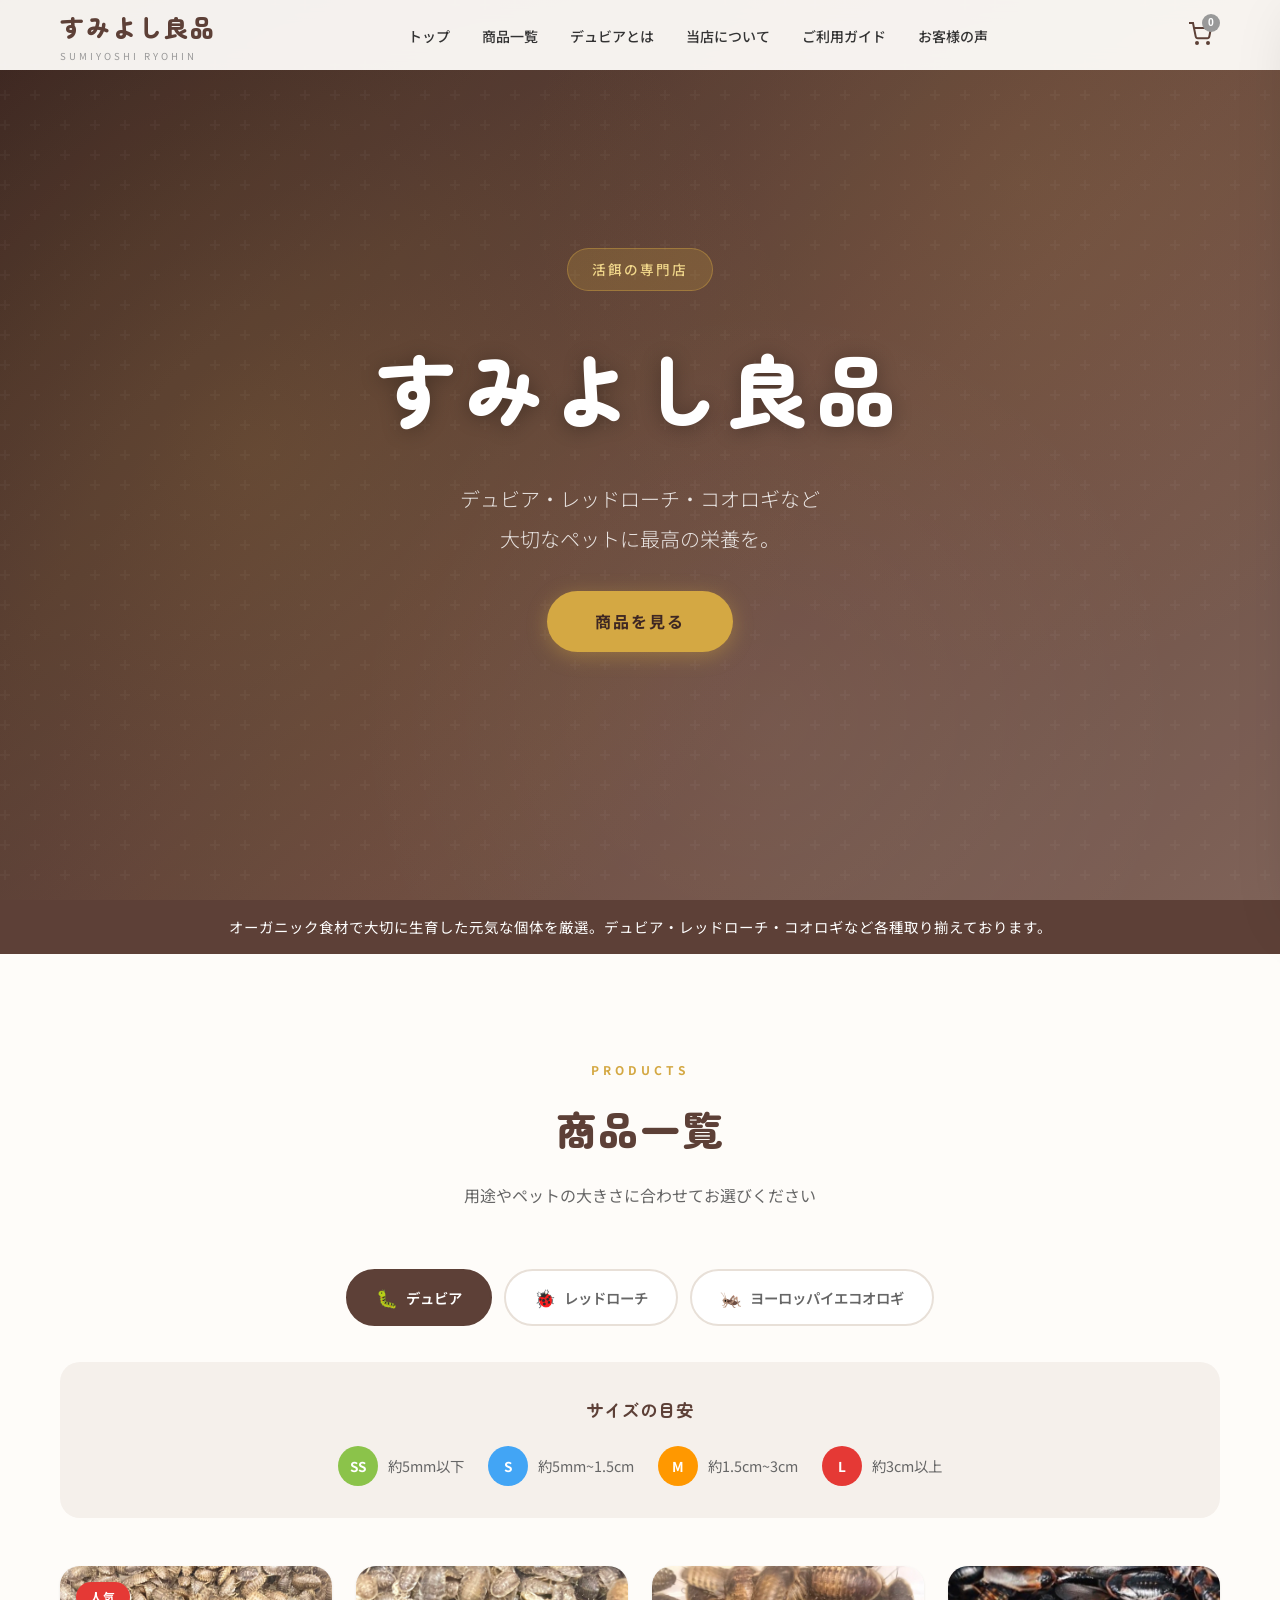
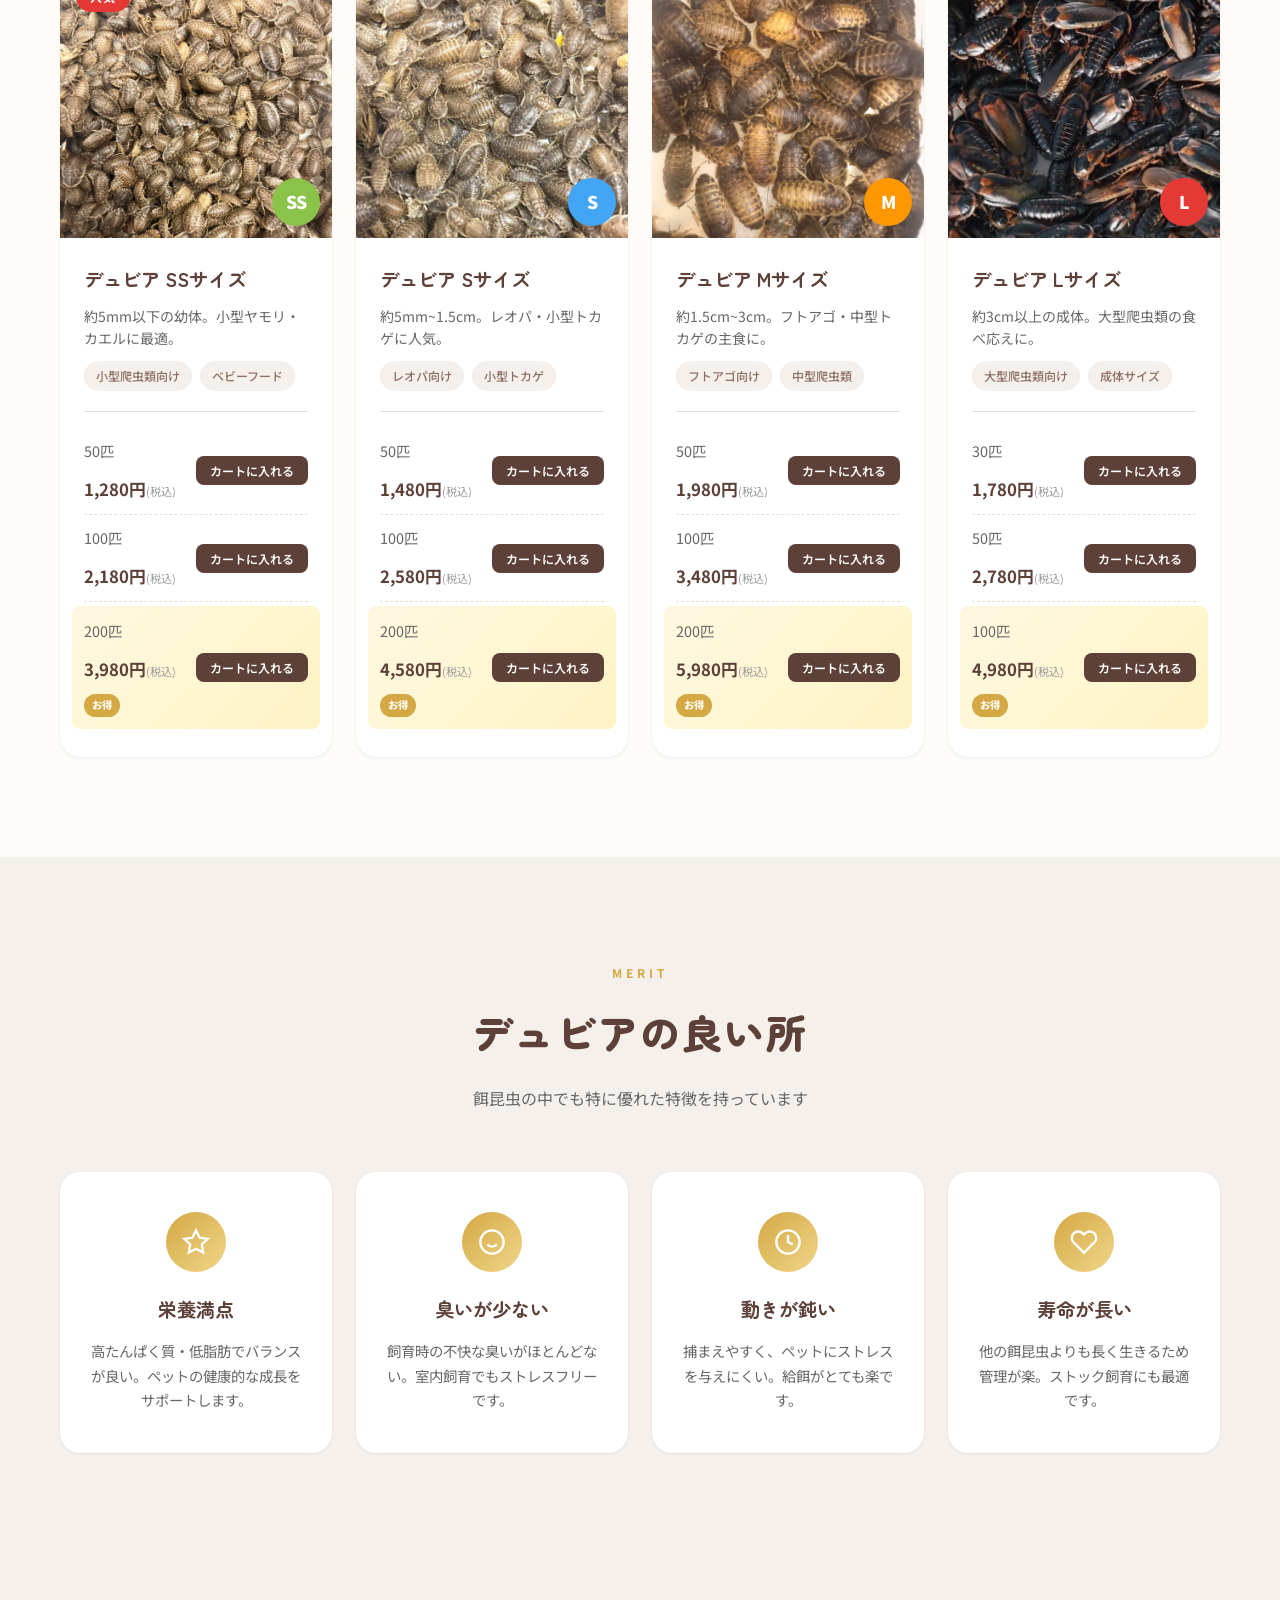
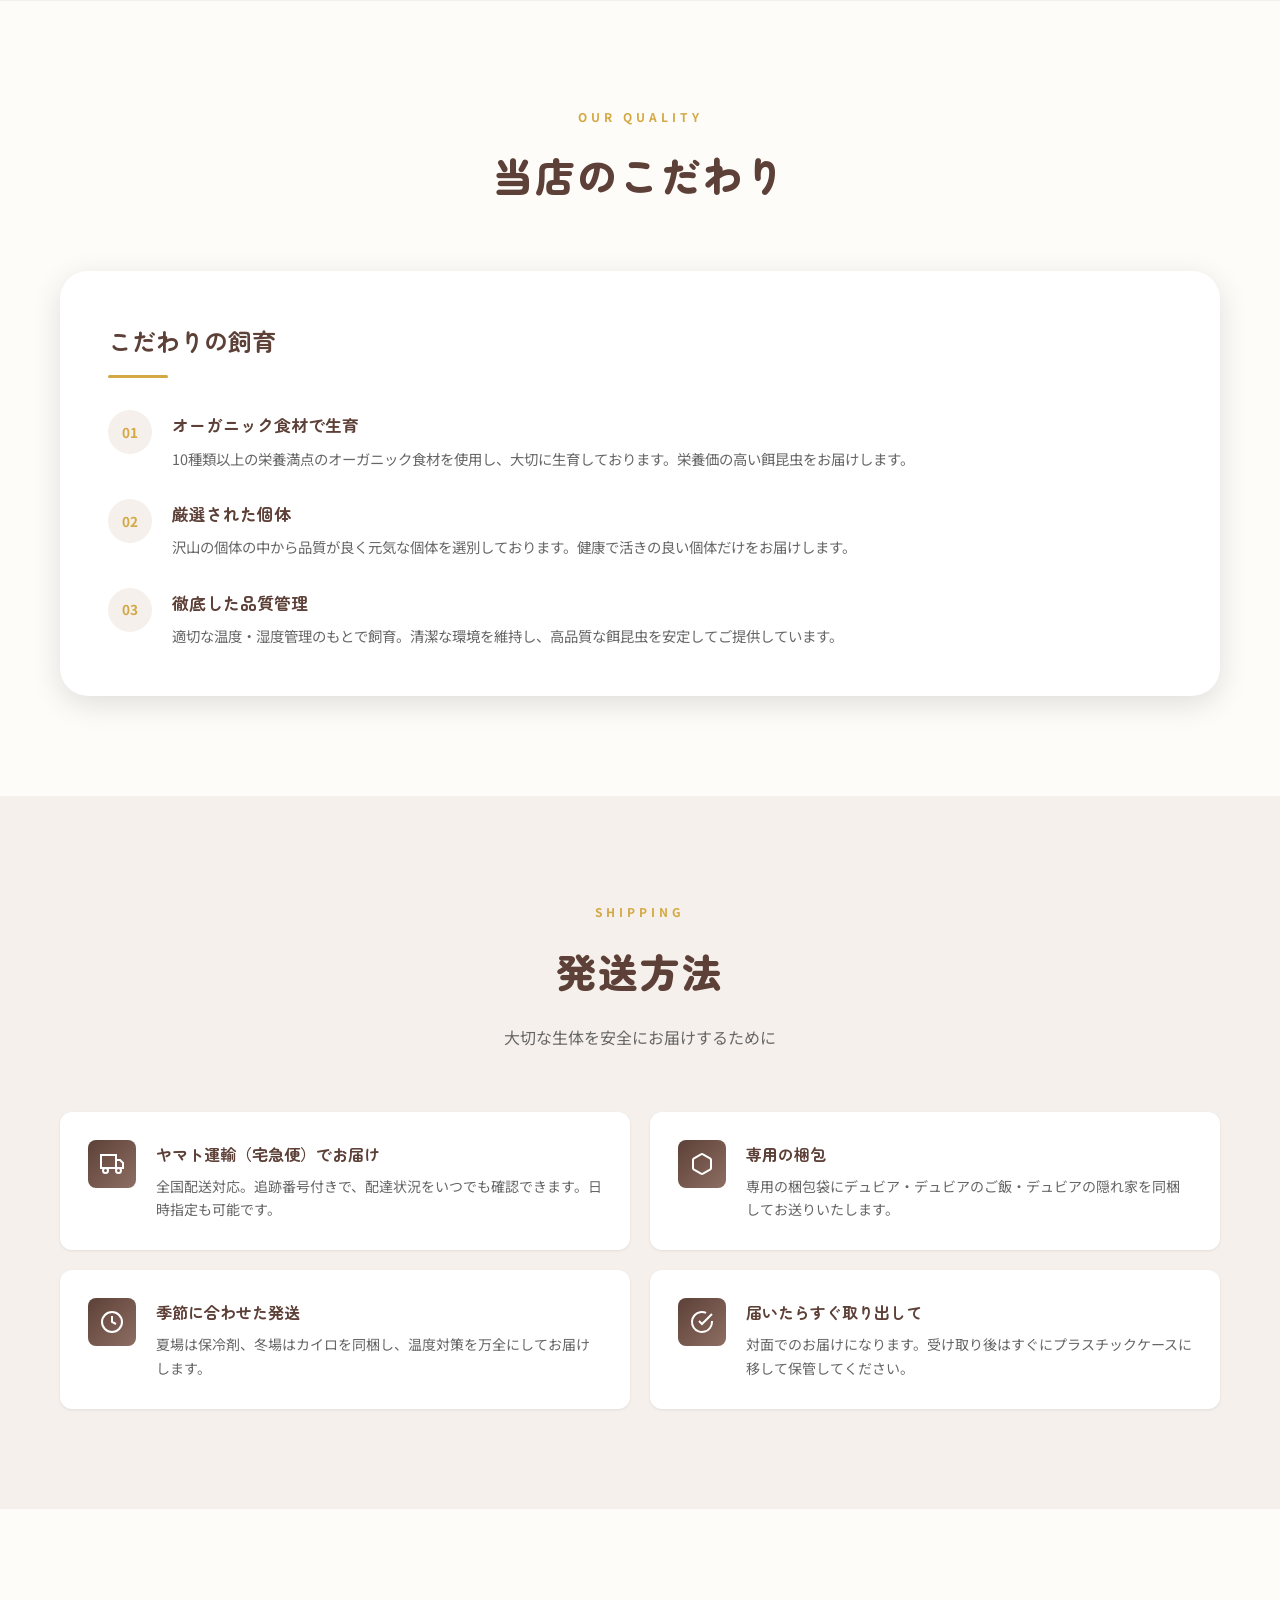
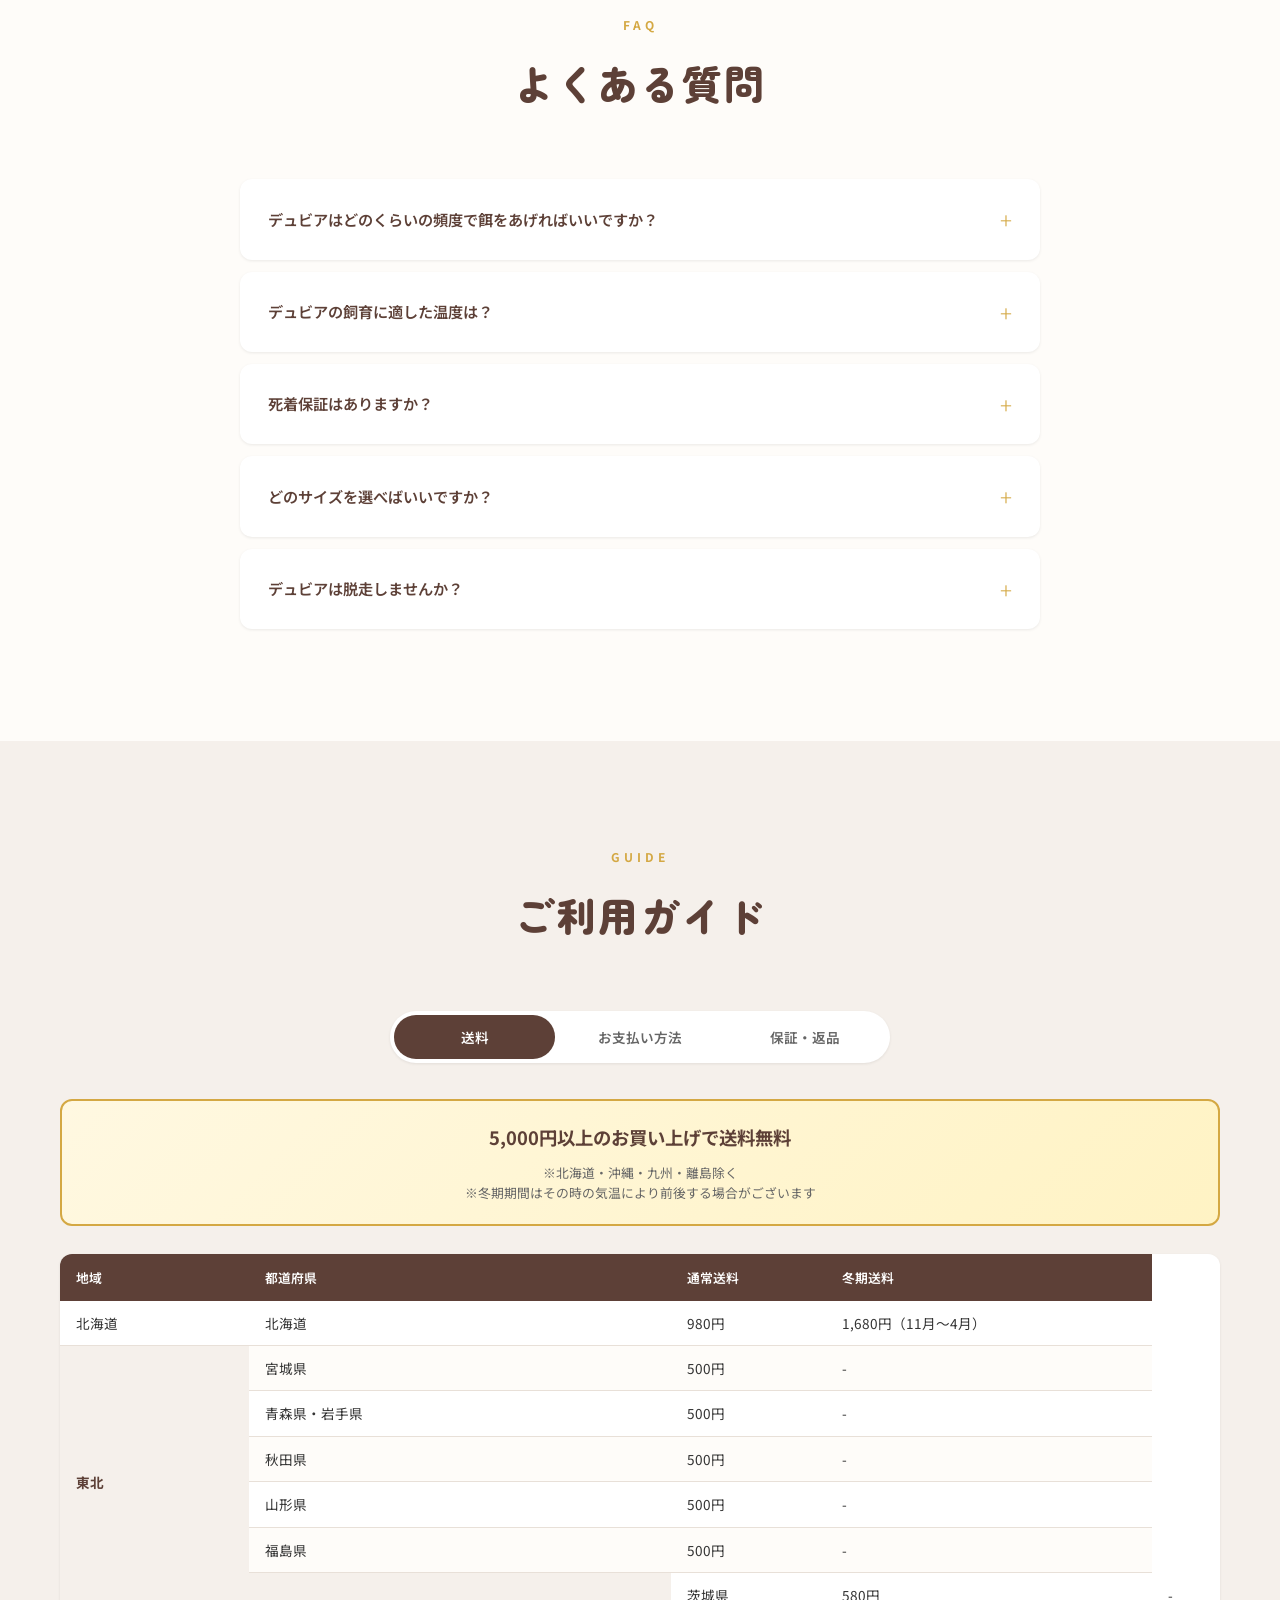
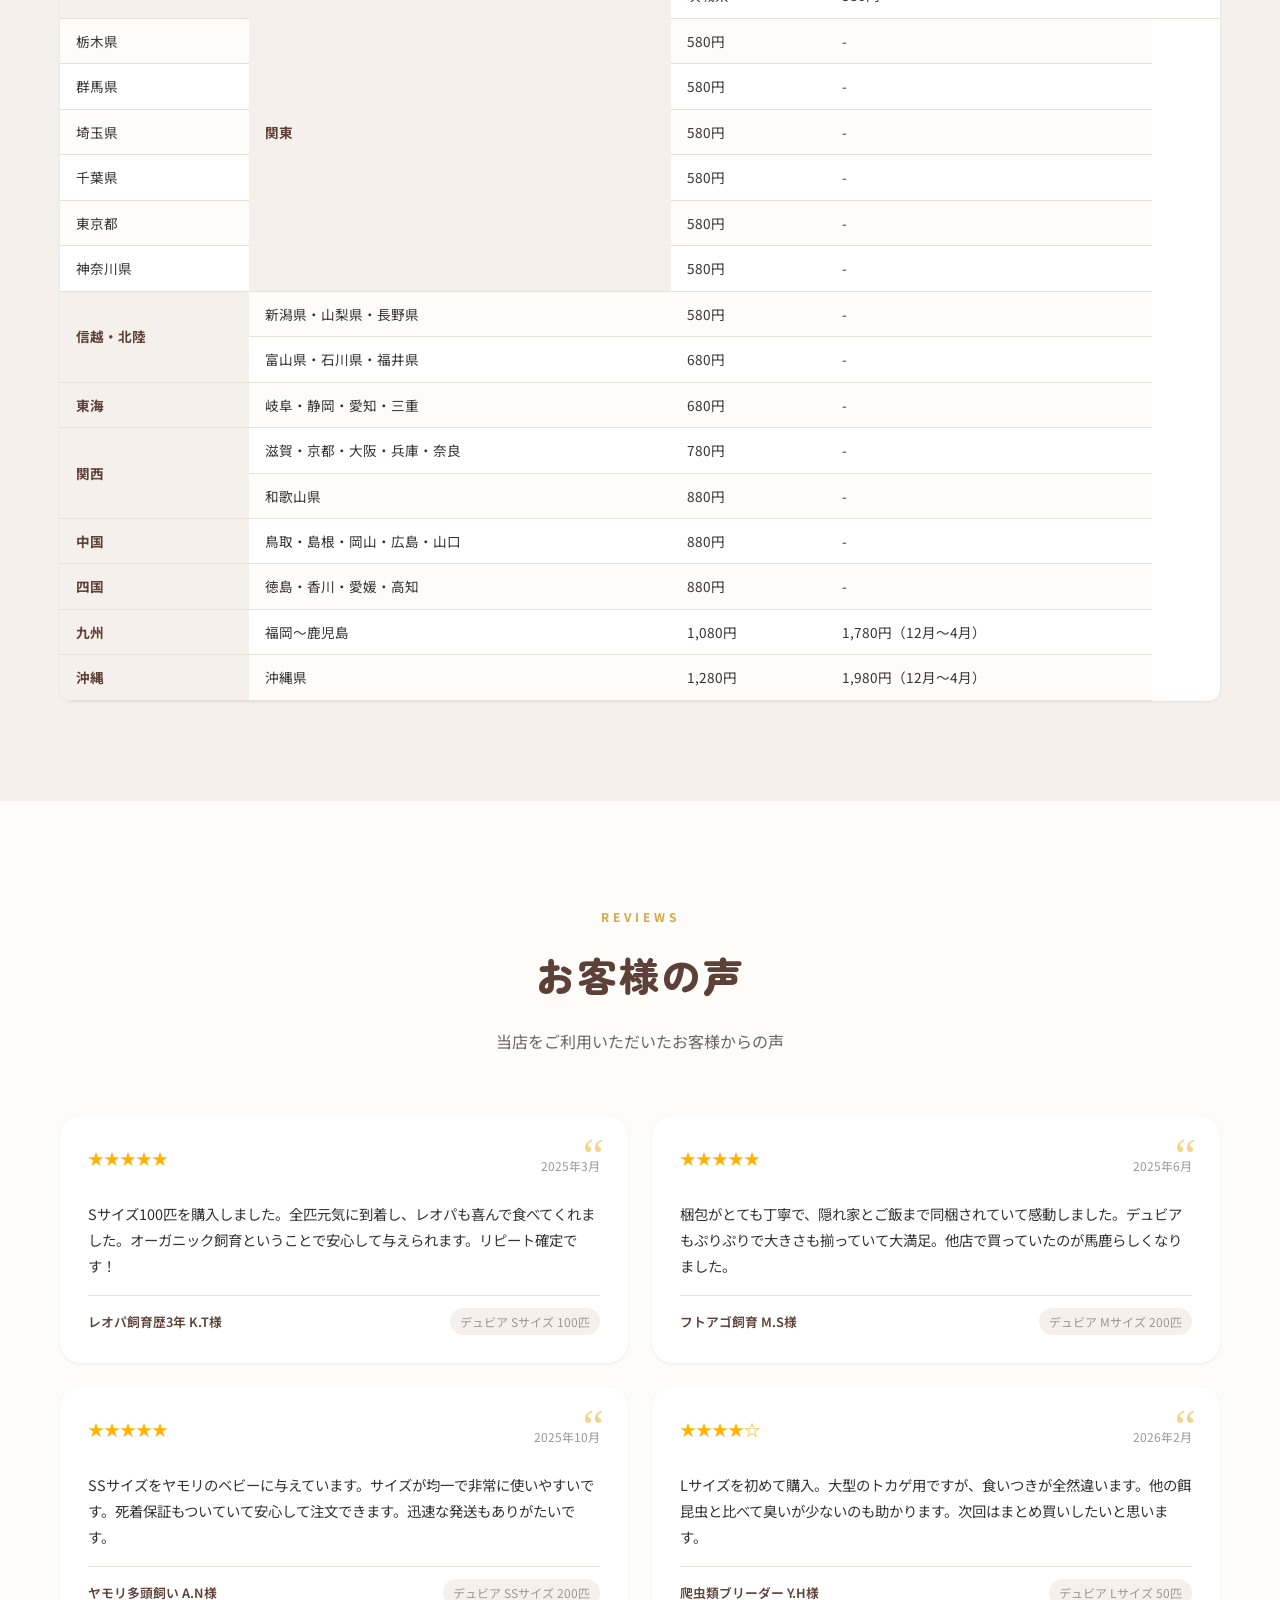
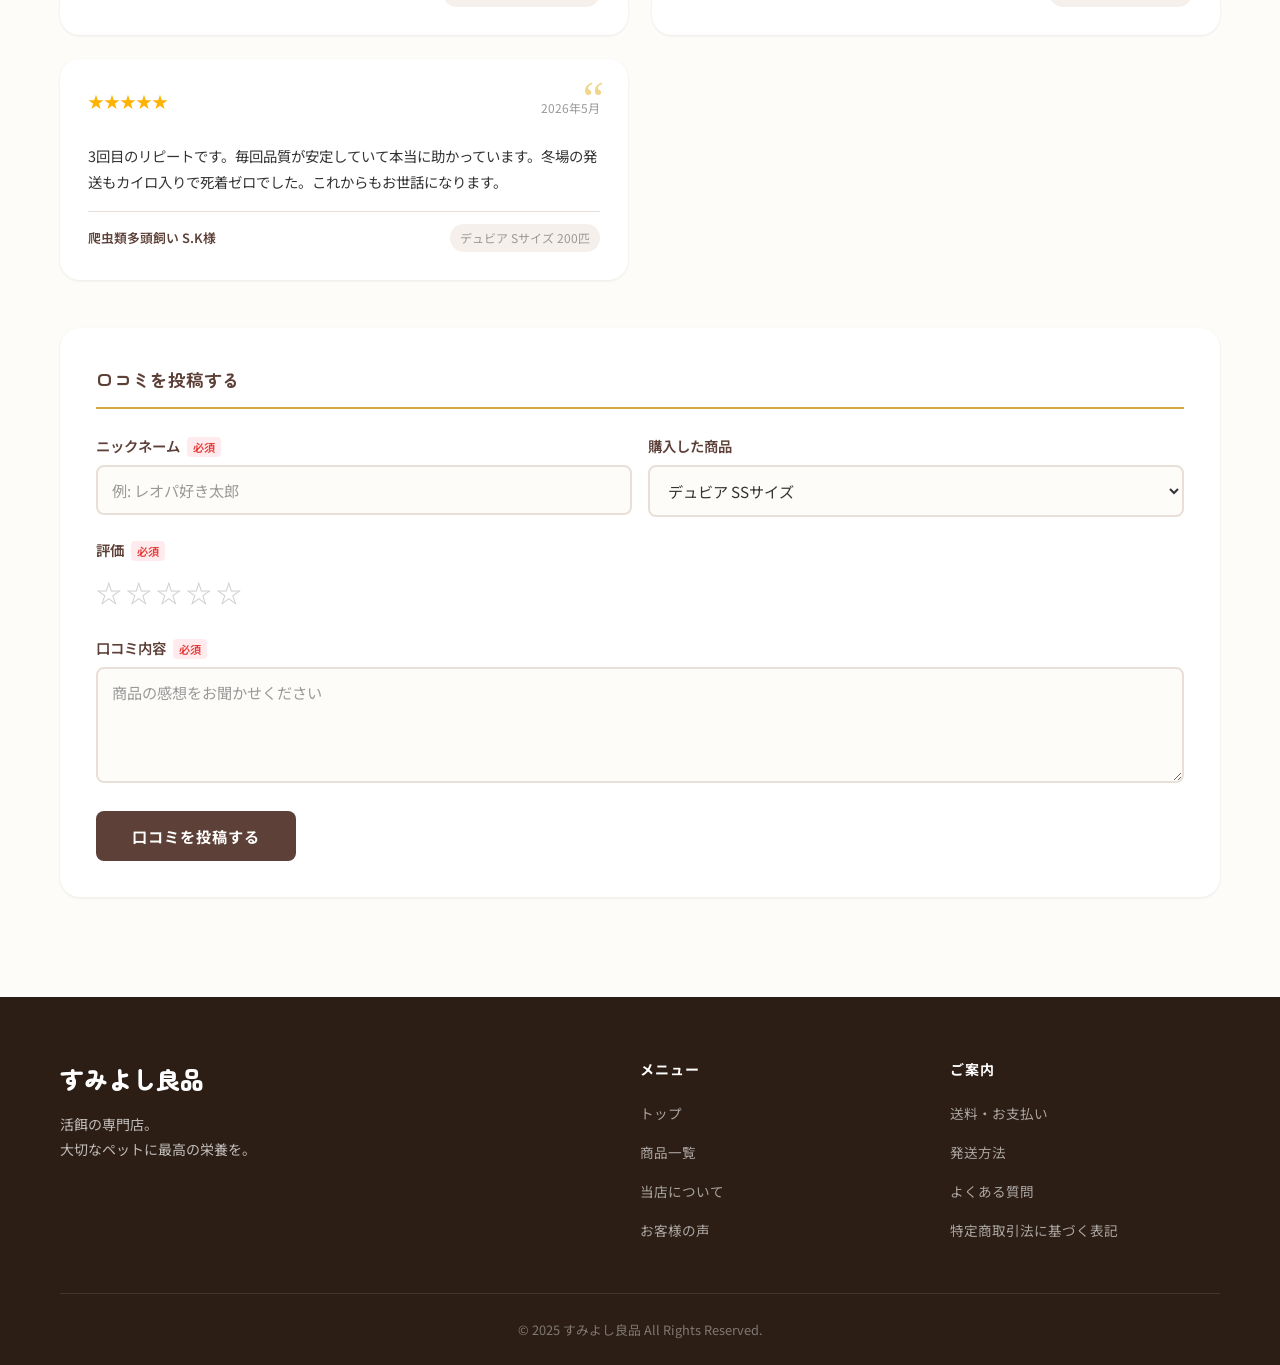
==== index.html @ 50b43bf4 "商品カテゴリタブ追加（デュビア・レッドローチ・コオロギ）" ====
<!DOCTYPE html>
<html lang="ja">
<head>
  <meta charset="UTF-8">
  <meta name="viewport" content="width=device-width, initial-scale=1.0">
  <meta name="description" content="すみよし良品 - 活餌の専門店。デュビア・レッドローチ・コオロギなど爬虫類・両生類の餌用昆虫をサイズ別にお届け。オーガニック食材で大切に生育した元気な個体を厳選販売。">
  <title>すみよし良品 | 活餌の専門店</title>
  <!-- OGP -->
  <meta property="og:title" content="すみよし良品 | 活餌の専門店">
  <meta property="og:description" content="デュビア・レッドローチ・コオロギなど活餌の専門店。爬虫類・両生類の餌用昆虫をサイズ別に販売。全国配送対応。">
  <meta property="og:type" content="website">
  <meta property="og:url" content="https://sumikunkawaii-max.github.io/sumiyoshi-ryohin/">
  <meta property="og:image" content="https://sumikunkawaii-max.github.io/sumiyoshi-ryohin/images/ogp.png">
  <meta property="og:site_name" content="すみよし良品">
  <meta property="og:locale" content="ja_JP">
  <meta name="twitter:card" content="summary_large_image">
  <meta name="twitter:title" content="すみよし良品 | 活餌の専門店">
  <meta name="twitter:description" content="デュビア・レッドローチ・コオロギなど活餌の専門店。爬虫類・両生類の餌用昆虫をサイズ別に販売。">
  <!-- ファビコン -->
  <link rel="icon" href="data:image/svg+xml,<svg xmlns='http://www.w3.org/2000/svg' viewBox='0 0 100 100'><rect width='100' height='100' rx='15' fill='%235D4037'/><text x='50' y='68' font-size='50' text-anchor='middle' fill='white' font-family='sans-serif' font-weight='bold'>良</text></svg>">
  <link rel="preconnect" href="https://fonts.googleapis.com">
  <link rel="preconnect" href="https://fonts.gstatic.com" crossorigin>
  <link href="https://fonts.googleapis.com/css2?family=Noto+Sans+JP:wght@300;400;500;700;900&family=Zen+Maru+Gothic:wght@400;500;700;900&display=swap" rel="stylesheet">
  <link rel="stylesheet" href="style.css">
</head>
<body>

  <!-- ヘッダー -->
  <header class="header" id="header">
    <div class="header-inner">
      <div class="logo">
        <a href="#top">
          <span class="logo-main">すみよし良品</span>
          <span class="logo-sub">SUMIYOSHI RYOHIN</span>
        </a>
      </div>
      <button class="hamburger" id="hamburger" aria-label="メニューを開く">
        <span></span>
        <span></span>
        <span></span>
      </button>
      <nav class="nav" id="nav">
        <ul>
          <li><a href="#top">トップ</a></li>
          <li><a href="#products">商品一覧</a></li>
          <li><a href="#merit">デュビアとは</a></li>
          <li><a href="#about">当店について</a></li>
          <li><a href="#guide">ご利用ガイド</a></li>
          <li><a href="#reviews">お客様の声</a></li>
        </ul>
      </nav>
      <!-- カートボタン（ヘッダー） -->
      <button class="header-cart-btn" id="headerCartBtn" aria-label="カートを開く">
        <svg viewBox="0 0 24 24" fill="none" stroke="currentColor" stroke-width="2"><circle cx="9" cy="21" r="1"/><circle cx="20" cy="21" r="1"/><path d="M1 1H5L7.68 14.39C7.77 14.87 8.02 15.31 8.38 15.64C8.74 15.97 9.2 16.15 9.68 16.15H19.4C19.86 16.15 20.3 15.98 20.65 15.68C21 15.38 21.24 14.97 21.32 14.52L23 6H6"/></svg>
        <span class="cart-count" id="cartCount">0</span>
      </button>
    </div>
  </header>

  <!-- ヒーローセクション -->
  <section class="hero" id="top">
    <div class="hero-overlay"></div>
    <div class="hero-content">
      <p class="hero-badge">活餌の専門店</p>
      <h1 class="hero-title">すみよし良品</h1>
      <p class="hero-subtitle">デュビア・レッドローチ・コオロギなど<br>大切なペットに最高の栄養を。</p>
      <a href="#products" class="btn-primary">商品を見る</a>
    </div>
  </section>

  <!-- お知らせバー -->
  <div class="notice-bar">
    <div class="container">
      <p>オーガニック食材で大切に生育した元気な個体を厳選。デュビア・レッドローチ・コオロギなど各種取り揃えております。</p>
    </div>
  </div>

  <!-- 商品一覧 -->
  <section class="section products" id="products">
    <div class="container">
      <div class="section-header">
        <span class="section-label">PRODUCTS</span>
        <h2 class="section-title">商品一覧</h2>
        <p class="section-desc">用途やペットの大きさに合わせてお選びください</p>
      </div>

      <!-- カテゴリタブ -->
      <div class="product-tabs">
        <button class="product-tab active" data-ptab="ptab-dubia">
          <span class="product-tab-icon">&#x1F41B;</span>
          デュビア
        </button>
        <button class="product-tab" data-ptab="ptab-redroach">
          <span class="product-tab-icon">&#x1F41E;</span>
          レッドローチ
        </button>
        <button class="product-tab" data-ptab="ptab-cricket">
          <span class="product-tab-icon">&#x1F997;</span>
          ヨーロッパイエコオロギ
        </button>
      </div>

      <!-- デュビアタブ -->
      <div class="product-tab-content active" id="ptab-dubia">

      <div class="size-guide">
        <h3>サイズの目安</h3>
        <div class="size-guide-items">
          <div class="size-guide-item">
            <span class="size-label ss">SS</span>
            <span class="size-range">約5mm以下</span>
          </div>
          <div class="size-guide-item">
            <span class="size-label s">S</span>
            <span class="size-range">約5mm~1.5cm</span>
          </div>
          <div class="size-guide-item">
            <span class="size-label m">M</span>
            <span class="size-range">約1.5cm~3cm</span>
          </div>
          <div class="size-guide-item">
            <span class="size-label l">L</span>
            <span class="size-range">約3cm以上</span>
          </div>
        </div>
      </div>

      <div class="product-grid">
        <!-- SS -->
        <div class="product-card">
          <div class="product-badge">人気</div>
          <div class="product-image">
            <img src="images/dubia-ss.jpg" alt="デュビア SSサイズ" loading="lazy">
            <div class="product-size-tag ss">SS</div>
          </div>
          <div class="product-info">
            <h3 class="product-name">デュビア SSサイズ</h3>
            <p class="product-desc">約5mm以下の幼体。小型ヤモリ・カエルに最適。</p>
            <div class="product-specs">
              <span>小型爬虫類向け</span>
              <span>ベビーフード</span>
            </div>
            <div class="product-prices">
              <div class="price-option" data-name="デュビア SSサイズ 50匹" data-price="1280">
                <div class="price-option-left">
                  <span class="qty">50匹</span>
                  <span class="price">1,280円<small>(税込)</small></span>
                </div>
                <button class="btn-add-cart" onclick="addToCart('デュビア SSサイズ', '50匹', 1280)">カートに入れる</button>
              </div>
              <div class="price-option" data-name="デュビア SSサイズ 100匹" data-price="2180">
                <div class="price-option-left">
                  <span class="qty">100匹</span>
                  <span class="price">2,180円<small>(税込)</small></span>
                </div>
                <button class="btn-add-cart" onclick="addToCart('デュビア SSサイズ', '100匹', 2180)">カートに入れる</button>
              </div>
              <div class="price-option best" data-name="デュビア SSサイズ 200匹" data-price="3980">
                <div class="price-option-left">
                  <span class="qty">200匹</span>
                  <span class="price">3,980円<small>(税込)</small></span>
                  <span class="price-badge">お得</span>
                </div>
                <button class="btn-add-cart" onclick="addToCart('デュビア SSサイズ', '200匹', 3980)">カートに入れる</button>
              </div>
            </div>
          </div>
        </div>

        <!-- S -->
        <div class="product-card">
          <div class="product-image">
            <img src="images/dubia-s.jpg" alt="デュビア Sサイズ" loading="lazy">
            <div class="product-size-tag s">S</div>
          </div>
          <div class="product-info">
            <h3 class="product-name">デュビア Sサイズ</h3>
            <p class="product-desc">約5mm~1.5cm。レオパ・小型トカゲに人気。</p>
            <div class="product-specs">
              <span>レオパ向け</span>
              <span>小型トカゲ</span>
            </div>
            <div class="product-prices">
              <div class="price-option">
                <div class="price-option-left">
                  <span class="qty">50匹</span>
                  <span class="price">1,480円<small>(税込)</small></span>
                </div>
                <button class="btn-add-cart" onclick="addToCart('デュビア Sサイズ', '50匹', 1480)">カートに入れる</button>
              </div>
              <div class="price-option">
                <div class="price-option-left">
                  <span class="qty">100匹</span>
                  <span class="price">2,580円<small>(税込)</small></span>
                </div>
                <button class="btn-add-cart" onclick="addToCart('デュビア Sサイズ', '100匹', 2580)">カートに入れる</button>
              </div>
              <div class="price-option best">
                <div class="price-option-left">
                  <span class="qty">200匹</span>
                  <span class="price">4,580円<small>(税込)</small></span>
                  <span class="price-badge">お得</span>
                </div>
                <button class="btn-add-cart" onclick="addToCart('デュビア Sサイズ', '200匹', 4580)">カートに入れる</button>
              </div>
            </div>
          </div>
        </div>

        <!-- M -->
        <div class="product-card">
          <div class="product-image">
            <img src="images/dubia-m.jpg" alt="デュビア Mサイズ" loading="lazy">
            <div class="product-size-tag m">M</div>
          </div>
          <div class="product-info">
            <h3 class="product-name">デュビア Mサイズ</h3>
            <p class="product-desc">約1.5cm~3cm。フトアゴ・中型トカゲの主食に。</p>
            <div class="product-specs">
              <span>フトアゴ向け</span>
              <span>中型爬虫類</span>
            </div>
            <div class="product-prices">
              <div class="price-option">
                <div class="price-option-left">
                  <span class="qty">50匹</span>
                  <span class="price">1,980円<small>(税込)</small></span>
                </div>
                <button class="btn-add-cart" onclick="addToCart('デュビア Mサイズ', '50匹', 1980)">カートに入れる</button>
              </div>
              <div class="price-option">
                <div class="price-option-left">
                  <span class="qty">100匹</span>
                  <span class="price">3,480円<small>(税込)</small></span>
                </div>
                <button class="btn-add-cart" onclick="addToCart('デュビア Mサイズ', '100匹', 3480)">カートに入れる</button>
              </div>
              <div class="price-option best">
                <div class="price-option-left">
                  <span class="qty">200匹</span>
                  <span class="price">5,980円<small>(税込)</small></span>
                  <span class="price-badge">お得</span>
                </div>
                <button class="btn-add-cart" onclick="addToCart('デュビア Mサイズ', '200匹', 5980)">カートに入れる</button>
              </div>
            </div>
          </div>
        </div>

        <!-- L -->
        <div class="product-card">
          <div class="product-image">
            <img src="images/dubia-l.jpg" alt="デュビア Lサイズ" loading="lazy">
            <div class="product-size-tag l">L</div>
          </div>
          <div class="product-info">
            <h3 class="product-name">デュビア Lサイズ</h3>
            <p class="product-desc">約3cm以上の成体。大型爬虫類の食べ応えに。</p>
            <div class="product-specs">
              <span>大型爬虫類向け</span>
              <span>成体サイズ</span>
            </div>
            <div class="product-prices">
              <div class="price-option">
                <div class="price-option-left">
                  <span class="qty">30匹</span>
                  <span class="price">1,780円<small>(税込)</small></span>
                </div>
                <button class="btn-add-cart" onclick="addToCart('デュビア Lサイズ', '30匹', 1780)">カートに入れる</button>
              </div>
              <div class="price-option">
                <div class="price-option-left">
                  <span class="qty">50匹</span>
                  <span class="price">2,780円<small>(税込)</small></span>
                </div>
                <button class="btn-add-cart" onclick="addToCart('デュビア Lサイズ', '50匹', 2780)">カートに入れる</button>
              </div>
              <div class="price-option best">
                <div class="price-option-left">
                  <span class="qty">100匹</span>
                  <span class="price">4,980円<small>(税込)</small></span>
                  <span class="price-badge">お得</span>
                </div>
                <button class="btn-add-cart" onclick="addToCart('デュビア Lサイズ', '100匹', 4980)">カートに入れる</button>
              </div>
            </div>
          </div>
        </div>
      </div>
      </div><!-- /ptab-dubia -->

      <!-- レッドローチタブ -->
      <div class="product-tab-content" id="ptab-redroach">
        <div class="coming-soon">
          <div class="coming-soon-icon">
            <svg viewBox="0 0 24 24" fill="none" stroke="currentColor" stroke-width="1.5"><circle cx="12" cy="12" r="10"/><path d="M12 6V12L16 14"/></svg>
          </div>
          <h3>準備中</h3>
          <p>レッドローチは現在準備中です。<br>販売開始しましたらお知らせいたします。</p>
          <div class="coming-soon-features">
            <div class="coming-soon-feature">
              <strong>高い栄養価</strong>
              <span>デュビアと並ぶ高たんぱく餌昆虫</span>
            </div>
            <div class="coming-soon-feature">
              <strong>動きが活発</strong>
              <span>食欲を刺激し、ペットの捕食本能を引き出す</span>
            </div>
            <div class="coming-soon-feature">
              <strong>繁殖力が高い</strong>
              <span>安定した供給が可能</span>
            </div>
          </div>
        </div>
      </div>

      <!-- ヨーロッパイエコオロギタブ -->
      <div class="product-tab-content" id="ptab-cricket">
        <div class="coming-soon">
          <div class="coming-soon-icon">
            <svg viewBox="0 0 24 24" fill="none" stroke="currentColor" stroke-width="1.5"><circle cx="12" cy="12" r="10"/><path d="M12 6V12L16 14"/></svg>
          </div>
          <h3>準備中</h3>
          <p>ヨーロッパイエコオロギは現在準備中です。<br>販売開始しましたらお知らせいたします。</p>
          <div class="coming-soon-features">
            <div class="coming-soon-feature">
              <strong>万能な餌昆虫</strong>
              <span>ほぼ全ての爬虫類・両生類に対応</span>
            </div>
            <div class="coming-soon-feature">
              <strong>サイズ豊富</strong>
              <span>SSからLまで幅広いサイズ展開</span>
            </div>
            <div class="coming-soon-feature">
              <strong>嗜好性が高い</strong>
              <span>多くのペットが好んで食べる</span>
            </div>
          </div>
        </div>
      </div>

    </div>
  </section>

  <!-- デュビアの良い所 -->
  <section class="section merit-section" id="merit">
    <div class="container">
      <div class="section-header">
        <span class="section-label">MERIT</span>
        <h2 class="section-title">デュビアの良い所</h2>
        <p class="section-desc">餌昆虫の中でも特に優れた特徴を持っています</p>
      </div>

      <div class="merit-grid">
        <div class="merit-card">
          <div class="merit-icon">
            <svg viewBox="0 0 24 24" fill="none" stroke="currentColor" stroke-width="2"><path d="M12 2L15.09 8.26L22 9.27L17 14.14L18.18 21.02L12 17.77L5.82 21.02L7 14.14L2 9.27L8.91 8.26L12 2Z"/></svg>
          </div>
          <h3>栄養満点</h3>
          <p>高たんぱく質・低脂肪でバランスが良い。ペットの健康的な成長をサポートします。</p>
        </div>
        <div class="merit-card">
          <div class="merit-icon">
            <svg viewBox="0 0 24 24" fill="none" stroke="currentColor" stroke-width="2"><path d="M12 22C17.5228 22 22 17.5228 22 12C22 6.47715 17.5228 2 12 2C6.47715 2 2 6.47715 2 12C2 17.5228 6.47715 22 12 22Z"/><path d="M8 14C8 14 9.5 16 12 16C14.5 16 16 14 16 14"/><path d="M9 9H9.01"/><path d="M15 9H15.01"/></svg>
          </div>
          <h3>臭いが少ない</h3>
          <p>飼育時の不快な臭いがほとんどない。室内飼育でもストレスフリーです。</p>
        </div>
        <div class="merit-card">
          <div class="merit-icon">
            <svg viewBox="0 0 24 24" fill="none" stroke="currentColor" stroke-width="2"><path d="M12 22C17.5228 22 22 17.5228 22 12C22 6.47715 17.5228 2 12 2C6.47715 2 2 6.47715 2 12C2 17.5228 6.47715 22 12 22Z"/><path d="M12 6V12L16 14"/></svg>
          </div>
          <h3>動きが鈍い</h3>
          <p>捕まえやすく、ペットにストレスを与えにくい。給餌がとても楽です。</p>
        </div>
        <div class="merit-card">
          <div class="merit-icon">
            <svg viewBox="0 0 24 24" fill="none" stroke="currentColor" stroke-width="2"><path d="M20.84 4.61C20.3292 4.099 19.7228 3.69365 19.0554 3.41708C18.3879 3.14052 17.6725 2.99817 16.95 2.99817C16.2275 2.99817 15.5121 3.14052 14.8446 3.41708C14.1772 3.69365 13.5708 4.099 13.06 4.61L12 5.67L10.94 4.61C9.9083 3.57831 8.50903 2.99871 7.05 2.99871C5.59096 2.99871 4.19169 3.57831 3.16 4.61C2.1283 5.64169 1.54871 7.04097 1.54871 8.5C1.54871 9.95903 2.1283 11.3583 3.16 12.39L4.22 13.45L12 21.23L19.78 13.45L20.84 12.39C21.351 11.8792 21.7563 11.2728 22.0329 10.6054C22.3095 9.93789 22.4518 9.22249 22.4518 8.5C22.4518 7.77751 22.3095 7.0621 22.0329 6.39464C21.7563 5.72718 21.351 5.12075 20.84 4.61Z"/></svg>
          </div>
          <h3>寿命が長い</h3>
          <p>他の餌昆虫よりも長く生きるため管理が楽。ストック飼育にも最適です。</p>
        </div>
      </div>

    </div>
  </section>

  <!-- 当店のデュビア -->
  <section class="section about-section" id="about">
    <div class="container">
      <div class="section-header">
        <span class="section-label">OUR QUALITY</span>
        <h2 class="section-title">当店のこだわり</h2>
      </div>

      <div class="about-grid">
        <div class="about-card about-card-full">
          <div class="about-card-content">
            <h3>こだわりの飼育</h3>
            <div class="about-points">
              <div class="about-point">
                <div class="point-number">01</div>
                <div class="point-text">
                  <h4>オーガニック食材で生育</h4>
                  <p>10種類以上の栄養満点のオーガニック食材を使用し、大切に生育しております。栄養価の高い餌昆虫をお届けします。</p>
                </div>
              </div>
              <div class="about-point">
                <div class="point-number">02</div>
                <div class="point-text">
                  <h4>厳選された個体</h4>
                  <p>沢山の個体の中から品質が良く元気な個体を選別しております。健康で活きの良い個体だけをお届けします。</p>
                </div>
              </div>
              <div class="about-point">
                <div class="point-number">03</div>
                <div class="point-text">
                  <h4>徹底した品質管理</h4>
                  <p>適切な温度・湿度管理のもとで飼育。清潔な環境を維持し、高品質な餌昆虫を安定してご提供しています。</p>
                </div>
              </div>
            </div>
          </div>
        </div>
      </div>
    </div>
  </section>

  <!-- 発送方法 -->
  <section class="section shipping-section" id="shipping">
    <div class="container">
      <div class="section-header">
        <span class="section-label">SHIPPING</span>
        <h2 class="section-title">発送方法</h2>
        <p class="section-desc">大切な生体を安全にお届けするために</p>
      </div>

      <div class="shipping-content shipping-content-full">
        <div class="shipping-details">
          <div class="shipping-item">
            <div class="shipping-icon">
              <svg viewBox="0 0 24 24" fill="none" stroke="currentColor" stroke-width="2"><path d="M1 3h15v13H1z"/><path d="M16 8h4l3 3v5h-7V8z"/><circle cx="5.5" cy="18.5" r="2.5"/><circle cx="18.5" cy="18.5" r="2.5"/></svg>
            </div>
            <div>
              <h4>ヤマト運輸（宅急便）でお届け</h4>
              <p>全国配送対応。追跡番号付きで、配達状況をいつでも確認できます。日時指定も可能です。</p>
            </div>
          </div>
          <div class="shipping-item">
            <div class="shipping-icon">
              <svg viewBox="0 0 24 24" fill="none" stroke="currentColor" stroke-width="2"><path d="M21 16V8C20.9996 7.64928 20.9071 7.30481 20.7315 7.00116C20.556 6.69752 20.3037 6.44536 20 6.27L13 2.27C12.696 2.09446 12.3511 2.00205 12 2.00205C11.6489 2.00205 11.304 2.09446 11 2.27L4 6.27C3.69626 6.44536 3.44398 6.69752 3.26846 7.00116C3.09294 7.30481 3.00036 7.64928 3 8V16C3.00036 16.3507 3.09294 16.6952 3.26846 16.9988C3.44398 17.3025 3.69626 17.5546 4 17.73L11 21.73C11.304 21.9055 11.6489 21.998 12 21.998C12.3511 21.998 12.696 21.9055 13 21.73L20 17.73C20.3037 17.5546 20.556 17.3025 20.7315 16.9988C20.9071 16.6952 20.9996 16.3507 21 16Z"/></svg>
            </div>
            <div>
              <h4>専用の梱包</h4>
              <p>専用の梱包袋にデュビア・デュビアのご飯・デュビアの隠れ家を同梱してお送りいたします。</p>
            </div>
          </div>
          <div class="shipping-item">
            <div class="shipping-icon">
              <svg viewBox="0 0 24 24" fill="none" stroke="currentColor" stroke-width="2"><path d="M12 22C17.5228 22 22 17.5228 22 12C22 6.47715 17.5228 2 12 2C6.47715 2 2 6.47715 2 12C2 17.5228 6.47715 22 12 22Z"/><path d="M12 6V12L16 14"/></svg>
            </div>
            <div>
              <h4>季節に合わせた発送</h4>
              <p>夏場は保冷剤、冬場はカイロを同梱し、温度対策を万全にしてお届けします。</p>
            </div>
          </div>
          <div class="shipping-item">
            <div class="shipping-icon">
              <svg viewBox="0 0 24 24" fill="none" stroke="currentColor" stroke-width="2"><path d="M22 11.08V12C21.9988 14.1564 21.3005 16.2547 20.0093 17.9818C18.7182 19.709 16.9033 20.9725 14.8354 21.5839C12.7674 22.1953 10.5573 22.1219 8.53447 21.3746C6.51168 20.6273 4.78465 19.2461 3.61096 17.4371C2.43727 15.628 1.87979 13.4881 2.02168 11.3363C2.16356 9.18457 2.99721 7.13633 4.39828 5.49707C5.79935 3.85782 7.69278 2.71538 9.79619 2.24015C11.8996 1.76491 14.1003 1.98234 16.07 2.86"/><path d="M22 4L12 14.01L9 11.01"/></svg>
            </div>
            <div>
              <h4>届いたらすぐ取り出して</h4>
              <p>対面でのお届けになります。受け取り後はすぐにプラスチックケースに移して保管してください。</p>
            </div>
          </div>
        </div>
      </div>
    </div>
  </section>

  <!-- よくある質問 -->
  <section class="section faq-section" id="faq">
    <div class="container">
      <div class="section-header">
        <span class="section-label">FAQ</span>
        <h2 class="section-title">よくある質問</h2>
      </div>

      <div class="faq-list">
        <details class="faq-item">
          <summary>デュビアはどのくらいの頻度で餌をあげればいいですか？</summary>
          <p>2~3日に1回程度、野菜くずやラビットフードを与えてください。水分は野菜から摂取しますので、水入れは不要です。</p>
        </details>
        <details class="faq-item">
          <summary>デュビアの飼育に適した温度は？</summary>
          <p>25~30度が理想的です。冬場はパネルヒーターなどで保温してください。20度以下になると活動が鈍り、繁殖も止まります。</p>
        </details>
        <details class="faq-item">
          <summary>死着保証はありますか？</summary>
          <p>はい。到着時に死着があった場合は、到着日中にご連絡ください。写真確認の上、補償対応いたします。</p>
        </details>
        <details class="faq-item">
          <summary>どのサイズを選べばいいですか？</summary>
          <p>ペットの頭の幅より小さいサイズが目安です。レオパのベビーにはSS~S、アダルトにはS~M、フトアゴにはM~Lがおすすめです。</p>
        </details>
        <details class="faq-item">
          <summary>デュビアは脱走しませんか？</summary>
          <p>デュビアはツルツルした面を登れないため、プラスチックケースで飼育すれば脱走の心配はありません。蓋があるとより安心です。</p>
        </details>
      </div>
    </div>
  </section>

  <!-- ========================================
       ご利用ガイド（送料・お支払い・保証）
       ======================================== -->
  <section class="section guide-section" id="guide">
    <div class="container">
      <div class="section-header">
        <span class="section-label">GUIDE</span>
        <h2 class="section-title">ご利用ガイド</h2>
      </div>

      <div class="guide-tabs">
        <button class="guide-tab active" data-tab="tab-shipping">送料</button>
        <button class="guide-tab" data-tab="tab-payment">お支払い方法</button>
        <button class="guide-tab" data-tab="tab-guarantee">保証・返品</button>
      </div>

      <!-- 送料タブ -->
      <div class="guide-content active" id="tab-shipping">
        <div class="guide-notice">
          <div class="guide-notice-highlight">
            <strong>5,000円以上のお買い上げで送料無料</strong>
            <p>※北海道・沖縄・九州・離島除く<br>※冬期期間はその時の気温により前後する場合がございます</p>
          </div>
        </div>

        <div class="shipping-table-wrap">
          <table class="shipping-table">
            <thead>
              <tr><th>地域</th><th>都道府県</th><th>通常送料</th><th>冬期送料</th></tr>
            </thead>
            <tbody>
              <tr><td rowspan="1">北海道</td><td>北海道</td><td>980円</td><td>1,680円（11月〜4月）</td></tr>
              <tr class="area-header"><td rowspan="6">東北</td><td>宮城県</td><td>500円</td><td>-</td></tr>
              <tr><td>青森県・岩手県</td><td>500円</td><td>-</td></tr>
              <tr><td>秋田県</td><td>500円</td><td>-</td></tr>
              <tr><td>山形県</td><td>500円</td><td>-</td></tr>
              <tr><td>福島県</td><td>500円</td><td>-</td></tr>
              <tr class="area-header"><td rowspan="7">関東</td><td>茨城県</td><td>580円</td><td>-</td></tr>
              <tr><td>栃木県</td><td>580円</td><td>-</td></tr>
              <tr><td>群馬県</td><td>580円</td><td>-</td></tr>
              <tr><td>埼玉県</td><td>580円</td><td>-</td></tr>
              <tr><td>千葉県</td><td>580円</td><td>-</td></tr>
              <tr><td>東京都</td><td>580円</td><td>-</td></tr>
              <tr><td>神奈川県</td><td>580円</td><td>-</td></tr>
              <tr class="area-header"><td rowspan="2">信越・北陸</td><td>新潟県・山梨県・長野県</td><td>580円</td><td>-</td></tr>
              <tr><td>富山県・石川県・福井県</td><td>680円</td><td>-</td></tr>
              <tr class="area-header"><td rowspan="1">東海</td><td>岐阜・静岡・愛知・三重</td><td>680円</td><td>-</td></tr>
              <tr class="area-header"><td rowspan="2">関西</td><td>滋賀・京都・大阪・兵庫・奈良</td><td>780円</td><td>-</td></tr>
              <tr><td>和歌山県</td><td>880円</td><td>-</td></tr>
              <tr class="area-header"><td rowspan="1">中国</td><td>鳥取・島根・岡山・広島・山口</td><td>880円</td><td>-</td></tr>
              <tr class="area-header"><td rowspan="1">四国</td><td>徳島・香川・愛媛・高知</td><td>880円</td><td>-</td></tr>
              <tr class="area-header"><td rowspan="1">九州</td><td>福岡〜鹿児島</td><td>1,080円</td><td>1,780円（12月〜4月）</td></tr>
              <tr class="area-header"><td rowspan="1">沖縄</td><td>沖縄県</td><td>1,280円</td><td>1,980円（12月〜4月）</td></tr>
            </tbody>
          </table>
        </div>
      </div>

      <!-- お支払い方法タブ -->
      <div class="guide-content" id="tab-payment">
        <div class="payment-methods">
          <div class="payment-method-card">
            <div class="payment-method-icon">
              <svg viewBox="0 0 24 24" fill="none" stroke="currentColor" stroke-width="2"><rect x="1" y="4" width="22" height="16" rx="2" ry="2"/><line x1="1" y1="10" x2="23" y2="10"/></svg>
            </div>
            <div>
              <h4>クレジットカード払い</h4>
              <p>VISA・master・JCB・AMEX・Diners Clubがご利用いただけます。</p>
              <div class="card-brands">
                <span>VISA</span><span>master</span><span>JCB</span><span>AMEX</span><span>Diners</span>
              </div>
            </div>
          </div>
          <div class="payment-method-card">
            <div class="payment-method-icon">
              <svg viewBox="0 0 24 24" fill="none" stroke="currentColor" stroke-width="2"><path d="M21 16V8C20.9996 7.64928 20.9071 7.30481 20.7315 7.00116C20.556 6.69752 20.3037 6.44536 20 6.27L13 2.27C12.696 2.09446 12.3511 2.00205 12 2.00205C11.6489 2.00205 11.304 2.09446 11 2.27L4 6.27C3.69626 6.44536 3.44398 6.69752 3.26846 7.00116C3.09294 7.30481 3.00036 7.64928 3 8V16C3.00036 16.3507 3.09294 16.6952 3.26846 16.9988C3.44398 17.3025 3.69626 17.5546 4 17.73L11 21.73C11.304 21.9055 11.6489 21.998 12 21.998C12.3511 21.998 12.696 21.9055 13 21.73L20 17.73C20.3037 17.5546 20.556 17.3025 20.7315 16.9988C20.9071 16.6952 20.9996 16.3507 21 16Z"/></svg>
            </div>
            <div>
              <h4>代引き（後払い）</h4>
              <p>別途代引き手数料がかかります。商品到着時にお支払いください。</p>
            </div>
          </div>
          <div class="payment-method-card">
            <div class="payment-method-icon">
              <svg viewBox="0 0 24 24" fill="none" stroke="currentColor" stroke-width="2"><path d="M12 1v22"/><path d="M17 5H9.5a3.5 3.5 0 0 0 0 7h5a3.5 3.5 0 0 1 0 7H6"/></svg>
            </div>
            <div>
              <h4>銀行振り込み（先払い）</h4>
              <p>ご注文後1週間以内のお振り込みをお願いします。お振り込みが確認できない場合はキャンセル扱いとなります。振り込み手数料はお客様ご負担でお願いします。</p>
            </div>
          </div>
        </div>
      </div>

      <!-- 保証・返品タブ -->
      <div class="guide-content" id="tab-guarantee">
        <div class="guarantee-list">
          <div class="guarantee-item">
            <h4>死着保証</h4>
            <p>配送時にご購入の匹数の<strong>10%分多く</strong>死着保障分として発送しております。</p>
            <p class="guarantee-example">例：100匹ご購入の場合は死着保障分10匹追加の110匹を発送</p>
            <p>ご購入額の10%を超える死着だった場合は保証させて頂きますので、お手数ですがお問い合わせ下さい。現在のところ死着のご報告は頂いておりませんのでご安心下さいませ。</p>
          </div>
          <div class="guarantee-item">
            <h4>返品について</h4>
            <p>取り扱っている商品の特性上、返品を承ることができません。予めご了承下さい。</p>
          </div>
          <div class="guarantee-item">
            <h4>キャンセルについて</h4>
            <p>商品発送前であれば、キャンセルが可能です。銀行振り込みでのお支払いは、注文後7日以内に入金が確認できませんと、自動的にキャンセル扱いになります。</p>
          </div>
        </div>
      </div>
    </div>
  </section>

  <!-- お客様の声 -->
  <section class="section reviews-section" id="reviews">
    <div class="container">
      <div class="section-header">
        <span class="section-label">REVIEWS</span>
        <h2 class="section-title">お客様の声</h2>
        <p class="section-desc">当店をご利用いただいたお客様からの声</p>
      </div>

      <div class="reviews-grid" id="reviewsList">
        <div class="review-card">
          <div class="review-header">
            <div class="review-stars"><span>★</span><span>★</span><span>★</span><span>★</span><span>★</span></div>
            <span class="review-date">2025年3月</span>
          </div>
          <p class="review-text">Sサイズ100匹を購入しました。全匹元気に到着し、レオパも喜んで食べてくれました。オーガニック飼育ということで安心して与えられます。リピート確定です！</p>
          <div class="review-meta">
            <span class="review-author">レオパ飼育歴3年 K.T様</span>
            <span class="review-product">デュビア Sサイズ 100匹</span>
          </div>
        </div>
        <div class="review-card">
          <div class="review-header">
            <div class="review-stars"><span>★</span><span>★</span><span>★</span><span>★</span><span>★</span></div>
            <span class="review-date">2025年6月</span>
          </div>
          <p class="review-text">梱包がとても丁寧で、隠れ家とご飯まで同梱されていて感動しました。デュビアもぷりぷりで大きさも揃っていて大満足。他店で買っていたのが馬鹿らしくなりました。</p>
          <div class="review-meta">
            <span class="review-author">フトアゴ飼育 M.S様</span>
            <span class="review-product">デュビア Mサイズ 200匹</span>
          </div>
        </div>
        <div class="review-card">
          <div class="review-header">
            <div class="review-stars"><span>★</span><span>★</span><span>★</span><span>★</span><span>★</span></div>
            <span class="review-date">2025年10月</span>
          </div>
          <p class="review-text">SSサイズをヤモリのベビーに与えています。サイズが均一で非常に使いやすいです。死着保証もついていて安心して注文できます。迅速な発送もありがたいです。</p>
          <div class="review-meta">
            <span class="review-author">ヤモリ多頭飼い A.N様</span>
            <span class="review-product">デュビア SSサイズ 200匹</span>
          </div>
        </div>
        <div class="review-card">
          <div class="review-header">
            <div class="review-stars"><span>★</span><span>★</span><span>★</span><span>★</span><span>☆</span></div>
            <span class="review-date">2026年2月</span>
          </div>
          <p class="review-text">Lサイズを初めて購入。大型のトカゲ用ですが、食いつきが全然違います。他の餌昆虫と比べて臭いが少ないのも助かります。次回はまとめ買いしたいと思います。</p>
          <div class="review-meta">
            <span class="review-author">爬虫類ブリーダー Y.H様</span>
            <span class="review-product">デュビア Lサイズ 50匹</span>
          </div>
        </div>
        <div class="review-card">
          <div class="review-header">
            <div class="review-stars"><span>★</span><span>★</span><span>★</span><span>★</span><span>★</span></div>
            <span class="review-date">2026年5月</span>
          </div>
          <p class="review-text">3回目のリピートです。毎回品質が安定していて本当に助かっています。冬場の発送もカイロ入りで死着ゼロでした。これからもお世話になります。</p>
          <div class="review-meta">
            <span class="review-author">爬虫類多頭飼い S.K様</span>
            <span class="review-product">デュビア Sサイズ 200匹</span>
          </div>
        </div>
      </div>

      <!-- 口コミ投稿フォーム -->
      <div class="review-form-wrap">
        <h3 class="review-form-title">口コミを投稿する</h3>
        <form id="reviewForm" class="review-form">
          <div class="form-row">
            <div class="form-group">
              <label for="revName">ニックネーム <span class="required">必須</span></label>
              <input type="text" id="revName" required placeholder="例: レオパ好き太郎">
            </div>
            <div class="form-group">
              <label for="revProduct">購入した商品</label>
              <select id="revProduct">
                <option value="デュビア SSサイズ">デュビア SSサイズ</option>
                <option value="デュビア Sサイズ">デュビア Sサイズ</option>
                <option value="デュビア Mサイズ">デュビア Mサイズ</option>
                <option value="デュビア Lサイズ">デュビア Lサイズ</option>
                <option value="その他">その他</option>
              </select>
            </div>
          </div>
          <div class="form-group">
            <label>評価 <span class="required">必須</span></label>
            <div class="star-rating" id="starRating">
              <span data-value="1">☆</span>
              <span data-value="2">☆</span>
              <span data-value="3">☆</span>
              <span data-value="4">☆</span>
              <span data-value="5">☆</span>
            </div>
          </div>
          <div class="form-group">
            <label for="revText">口コミ内容 <span class="required">必須</span></label>
            <textarea id="revText" rows="4" required placeholder="商品の感想をお聞かせください"></textarea>
          </div>
          <button type="submit" class="btn-review-submit">口コミを投稿する</button>
        </form>
      </div>
    </div>
  </section>

  <!-- フッター -->
  <footer class="footer">
    <div class="container">
      <div class="footer-content">
        <div class="footer-brand">
          <div class="footer-logo">すみよし良品</div>
          <p class="footer-desc">活餌の専門店。<br>大切なペットに最高の栄養を。</p>
        </div>
        <div class="footer-links">
          <h4>メニュー</h4>
          <ul>
            <li><a href="#top">トップ</a></li>
            <li><a href="#products">商品一覧</a></li>
            <li><a href="#about">当店について</a></li>
            <li><a href="#reviews">お客様の声</a></li>
          </ul>
        </div>
        <div class="footer-links">
          <h4>ご案内</h4>
          <ul>
            <li><a href="#guide">送料・お支払い</a></li>
            <li><a href="#shipping">発送方法</a></li>
            <li><a href="#faq">よくある質問</a></li>
            <li><a href="tokushoho.html">特定商取引法に基づく表記</a></li>
          </ul>
        </div>
      </div>
      <div class="footer-bottom">
        <p>&copy; 2025 すみよし良品 All Rights Reserved.</p>
      </div>
    </div>
  </footer>

  <!-- ========================================
       カートサイドパネル
       ======================================== -->
  <div class="cart-overlay" id="cartOverlay"></div>
  <div class="cart-panel" id="cartPanel">
    <div class="cart-panel-header">
      <h3>ショッピングカート</h3>
      <button class="cart-close" id="cartClose" aria-label="カートを閉じる">
        <svg viewBox="0 0 24 24" fill="none" stroke="currentColor" stroke-width="2"><path d="M18 6L6 18"/><path d="M6 6L18 18"/></svg>
      </button>
    </div>

    <div class="cart-items" id="cartItems">
      <!-- カートが空の場合 -->
      <div class="cart-empty" id="cartEmpty">
        <svg viewBox="0 0 24 24" fill="none" stroke="currentColor" stroke-width="1.5"><circle cx="9" cy="21" r="1"/><circle cx="20" cy="21" r="1"/><path d="M1 1H5L7.68 14.39C7.77 14.87 8.02 15.31 8.38 15.64C8.74 15.97 9.2 16.15 9.68 16.15H19.4C19.86 16.15 20.3 15.98 20.65 15.68C21 15.38 21.24 14.97 21.32 14.52L23 6H6"/></svg>
        <p>カートに商品がありません</p>
      </div>
    </div>

    <div class="cart-footer" id="cartFooter" style="display:none;">
      <div class="cart-total">
        <span>合計（税込）</span>
        <span class="cart-total-price" id="cartTotalPrice">0円</span>
      </div>
      <button class="btn-checkout" id="btnCheckout">注文手続きへ進む</button>
      <button class="btn-continue" onclick="closeCart()">買い物を続ける</button>
    </div>
  </div>

  <!-- ========================================
       注文フォームモーダル
       ======================================== -->
  <div class="modal-overlay" id="modalOverlay"></div>
  <div class="modal" id="orderModal">
    <div class="modal-header">
      <h3>ご注文内容の確認</h3>
      <button class="modal-close" id="modalClose" aria-label="閉じる">
        <svg viewBox="0 0 24 24" fill="none" stroke="currentColor" stroke-width="2"><path d="M18 6L6 18"/><path d="M6 6L18 18"/></svg>
      </button>
    </div>

    <div class="modal-body">
      <!-- 注文内容の表示 -->
      <div class="order-summary" id="orderSummary"></div>

      <!-- 注文フォーム -->
      <form id="orderForm" action="https://formsubmit.co/sumiyoshiryouhin@gmail.com" method="POST">
        <!-- FormSubmit設定 -->
        <input type="hidden" name="_subject" value="【すみよし良品】新しいご注文が入りました">
        <input type="hidden" name="_captcha" value="false">
        <input type="hidden" name="_template" value="table">
        <input type="hidden" name="_next" id="formNext" value="">
        <input type="hidden" name="注文内容" id="orderDetails" value="">

        <h4 class="form-section-title">お客様情報</h4>

        <div class="form-group">
          <label for="orderName">お名前 <span class="required">必須</span></label>
          <input type="text" id="orderName" name="お名前" required placeholder="山田 太郎">
        </div>

        <div class="form-row">
          <div class="form-group">
            <label for="orderEmail">メールアドレス <span class="required">必須</span></label>
            <input type="email" id="orderEmail" name="メールアドレス" required placeholder="example@email.com">
          </div>
          <div class="form-group">
            <label for="orderPhone">電話番号</label>
            <input type="tel" id="orderPhone" name="電話番号" placeholder="090-1234-5678">
          </div>
        </div>

        <div class="form-group">
          <label for="orderZip">郵便番号 <span class="required">必須</span></label>
          <div class="zip-row">
            <input type="text" id="orderZip" name="郵便番号" required placeholder="123-4567" pattern="\d{3}-?\d{4}" maxlength="8">
            <button type="button" class="btn-zip-search" id="btnZipSearch">住所検索</button>
          </div>
          <p class="zip-hint" id="zipHint"></p>
        </div>

        <div class="form-group">
          <label for="orderAddress">ご住所 <span class="required">必須</span></label>
          <input type="text" id="orderAddress" name="ご住所" required placeholder="郵便番号を入力すると自動で入ります">
        </div>

        <div class="form-group">
          <label for="orderAddress2">建物名・部屋番号</label>
          <input type="text" id="orderAddress2" name="建物名" placeholder="マンション名 101号室など">
        </div>

        <div class="form-group">
          <label for="orderPayment">お支払い方法 <span class="required">必須</span></label>
          <select id="orderPayment" name="お支払い方法" required>
            <option value="">選択してください</option>
            <option value="クレジットカード">クレジットカード（VISA/master/JCB/AMEX/Diners）</option>
            <option value="代引き">代引き（後払い）</option>
            <option value="銀行振込">銀行振り込み（先払い）</option>
          </select>
          <p class="payment-hint" id="paymentHint"></p>
        </div>

        <div class="form-row">
          <div class="form-group">
            <label for="orderDate">配達希望日</label>
            <input type="date" id="orderDate" name="配達希望日" min="">
          </div>
          <div class="form-group">
            <label for="orderTime">配達時間帯</label>
            <select id="orderTime" name="配達時間帯">
              <option value="指定なし">指定なし</option>
              <option value="午前中">午前中</option>
              <option value="14時〜16時">14時〜16時</option>
              <option value="16時〜18時">16時〜18時</option>
              <option value="18時〜20時">18時〜20時</option>
              <option value="19時〜21時">19時〜21時</option>
            </select>
          </div>
        </div>

        <div class="form-group">
          <label for="orderNote">備考・ご要望</label>
          <textarea id="orderNote" name="備考" rows="3" placeholder="その他ご要望があればご記入ください"></textarea>
        </div>

        <div class="order-notice">
          <p>ご注文後、確認メールをお送りいたします。お支払い確認後、1~3営業日以内に発送いたします。</p>
        </div>

        <button type="submit" class="btn-order">注文を確定する</button>
      </form>
    </div>
  </div>

  <!-- カートに追加した時の通知 -->
  <div class="toast" id="toast">
    <svg viewBox="0 0 24 24" fill="none" stroke="currentColor" stroke-width="2"><path d="M22 11.08V12C21.9988 14.1564 21.3005 16.2547 20.0093 17.9818C18.7182 19.709 16.9033 20.9725 14.8354 21.5839C12.7674 22.1953 10.5573 22.1219 8.53447 21.3746C6.51168 20.6273 4.78465 19.2461 3.61096 17.4371C2.43727 15.628 1.87979 13.4881 2.02168 11.3363C2.16356 9.18457 2.99721 7.13633 4.39828 5.49707C5.79935 3.85782 7.69278 2.71538 9.79619 2.24015C11.8996 1.76491 14.1003 1.98234 16.07 2.86"/><path d="M22 4L12 14.01L9 11.01"/></svg>
    <span id="toastMessage">カートに追加しました</span>
  </div>

  <!-- トップに戻るボタン -->
  <button class="scroll-top" id="scrollTop" aria-label="トップに戻る">
    <svg viewBox="0 0 24 24" fill="none" stroke="currentColor" stroke-width="2"><path d="M18 15L12 9L6 15"/></svg>
  </button>

  <script>
    // =============================================
    // カートシステム
    // =============================================
    let cart = [];

    // カートに追加
    function addToCart(name, qty, price) {
      // 同じ商品があれば数量を増やす
      const key = name + ' ' + qty;
      const existing = cart.find(item => item.key === key);
      if (existing) {
        existing.count += 1;
      } else {
        cart.push({ key: key, name: name, qty: qty, price: price, count: 1 });
      }
      updateCartUI();
      showToast(name + ' ' + qty + ' をカートに追加しました');
    }

    // カートから削除
    function removeFromCart(index) {
      cart.splice(index, 1);
      updateCartUI();
    }

    // カート数量変更
    function updateCount(index, delta) {
      cart[index].count += delta;
      if (cart[index].count <= 0) {
        cart.splice(index, 1);
      }
      updateCartUI();
    }

    // カートUI更新
    function updateCartUI() {
      const totalItems = cart.reduce((sum, item) => sum + item.count, 0);
      const totalPrice = cart.reduce((sum, item) => sum + (item.price * item.count), 0);

      // ヘッダーのカート数
      document.getElementById('cartCount').textContent = totalItems;
      document.getElementById('cartCount').classList.toggle('has-items', totalItems > 0);

      // カートパネル内容
      const cartItemsEl = document.getElementById('cartItems');
      const cartEmptyEl = document.getElementById('cartEmpty');
      const cartFooterEl = document.getElementById('cartFooter');

      if (cart.length === 0) {
        cartEmptyEl.style.display = 'flex';
        cartFooterEl.style.display = 'none';
        // カートアイテムの表示をクリア（空メッセージ以外）
        const items = cartItemsEl.querySelectorAll('.cart-item');
        items.forEach(item => item.remove());
      } else {
        cartEmptyEl.style.display = 'none';
        cartFooterEl.style.display = 'block';

        // アイテムを再描画
        const items = cartItemsEl.querySelectorAll('.cart-item');
        items.forEach(item => item.remove());

        cart.forEach((item, index) => {
          const div = document.createElement('div');
          div.className = 'cart-item';
          div.innerHTML =
            '<div class="cart-item-info">' +
              '<div class="cart-item-name">' + item.name + '</div>' +
              '<div class="cart-item-qty">' + item.qty + '</div>' +
              '<div class="cart-item-price">' + (item.price * item.count).toLocaleString() + '円</div>' +
            '</div>' +
            '<div class="cart-item-actions">' +
              '<div class="qty-control">' +
                '<button onclick="updateCount(' + index + ', -1)" aria-label="減らす">-</button>' +
                '<span>' + item.count + '</span>' +
                '<button onclick="updateCount(' + index + ', 1)" aria-label="増やす">+</button>' +
              '</div>' +
              '<button class="cart-item-remove" onclick="removeFromCart(' + index + ')" aria-label="削除">' +
                '<svg viewBox="0 0 24 24" fill="none" stroke="currentColor" stroke-width="2"><path d="M3 6H5H21"/><path d="M8 6V4C8 3.46957 8.21071 2.96086 8.58579 2.58579C8.96086 2.21071 9.46957 2 10 2H14C14.5304 2 15.0391 2.21071 15.4142 2.58579C15.7893 2.96086 16 3.46957 16 4V6M19 6V20C19 20.5304 18.7893 21.0391 18.4142 21.4142C18.0391 21.7893 17.5304 22 17 22H7C6.46957 22 5.96086 21.7893 5.58579 21.4142C5.21071 21.0391 5 20.5304 5 20V6H19Z"/></svg>' +
              '</button>' +
            '</div>';
          cartItemsEl.appendChild(div);
        });

        document.getElementById('cartTotalPrice').textContent = totalPrice.toLocaleString() + '円';
      }
    }

    // カートを開く/閉じる
    function openCart() {
      document.getElementById('cartPanel').classList.add('open');
      document.getElementById('cartOverlay').classList.add('open');
      document.body.style.overflow = 'hidden';
    }

    function closeCart() {
      document.getElementById('cartPanel').classList.remove('open');
      document.getElementById('cartOverlay').classList.remove('open');
      document.body.style.overflow = '';
    }

    // トースト通知
    function showToast(message) {
      const toast = document.getElementById('toast');
      document.getElementById('toastMessage').textContent = message;
      toast.classList.add('show');
      setTimeout(() => toast.classList.remove('show'), 2500);
    }

    // イベントリスナー
    document.getElementById('headerCartBtn').addEventListener('click', openCart);
    document.getElementById('cartClose').addEventListener('click', closeCart);
    document.getElementById('cartOverlay').addEventListener('click', closeCart);

    // =============================================
    // 注文フォームモーダル
    // =============================================
    function openOrderModal() {
      closeCart();
      detectedPrefecture = '';
      renderOrderSummary();

      document.getElementById('orderModal').classList.add('open');
      document.getElementById('modalOverlay').classList.add('open');
      document.body.style.overflow = 'hidden';
    }

    function renderOrderSummary() {
      const summaryEl = document.getElementById('orderSummary');
      let summaryHTML = '<h4 class="form-section-title">ご注文内容</h4><div class="order-items-list">';
      let orderText = '';
      let subtotal = 0;

      cart.forEach(item => {
        const itemTotal = item.price * item.count;
        subtotal += itemTotal;
        summaryHTML +=
          '<div class="order-item-row">' +
            '<span class="order-item-name">' + item.name + ' ' + item.qty + (item.count > 1 ? ' x' + item.count : '') + '</span>' +
            '<span class="order-item-price">' + itemTotal.toLocaleString() + '円</span>' +
          '</div>';
        orderText += item.name + ' ' + item.qty + ' x' + item.count + ' = ' + itemTotal.toLocaleString() + '円\n';
      });

      // 送料計算
      let shippingFee = null;
      let shippingText = '';
      if (detectedPrefecture) {
        shippingFee = getShippingFee(detectedPrefecture, subtotal);
        if (shippingFee !== null) {
          if (shippingFee === 0) {
            shippingText = '無料';
          } else {
            shippingText = shippingFee.toLocaleString() + '円';
          }
          summaryHTML +=
            '<div class="order-item-row order-shipping-row">' +
              '<span class="order-item-name">送料（' + detectedPrefecture + '）</span>' +
              '<span class="order-item-price">' + shippingText + '</span>' +
            '</div>';
          orderText += '送料（' + detectedPrefecture + '）: ' + shippingText + '\n';
        }
      } else {
        summaryHTML +=
          '<div class="order-item-row order-shipping-row">' +
            '<span class="order-item-name">送料</span>' +
            '<span class="order-item-price order-shipping-pending">住所入力後に計算</span>' +
          '</div>';
      }

      const grandTotal = subtotal + (shippingFee || 0);
      summaryHTML +=
        '<div class="order-total-row">' +
          '<span>合計（税込・送料込）</span>' +
          '<span class="order-total-price">' + grandTotal.toLocaleString() + '円</span>' +
        '</div></div>';
      orderText += '---\n合計: ' + grandTotal.toLocaleString() + '円（税込・送料込）';

      summaryEl.innerHTML = summaryHTML;
      document.getElementById('orderDetails').value = orderText;

      // 現在のページURLをサンクスページに設定
      const currentUrl = window.location.href.split('#')[0];
      document.getElementById('formNext').value = currentUrl + '?ordered=true';
    }

    function closeOrderModal() {
      document.getElementById('orderModal').classList.remove('open');
      document.getElementById('modalOverlay').classList.remove('open');
      document.body.style.overflow = '';
    }

    document.getElementById('btnCheckout').addEventListener('click', openOrderModal);
    document.getElementById('modalClose').addEventListener('click', closeOrderModal);
    document.getElementById('modalOverlay').addEventListener('click', closeOrderModal);

    // =============================================
    // 郵便番号 → 住所自動入力
    // =============================================
    function handleZipResult(data) {
      const hint = document.getElementById('zipHint');
      if (data.results) {
        const r = data.results[0];
        const address = r.address1 + r.address2 + r.address3;
        document.getElementById('orderAddress').value = address;
        hint.textContent = '住所を自動入力しました';
        hint.className = 'zip-hint zip-success';
        // 都道府県を検出して送料を再計算
        detectedPrefecture = extractPrefecture(address);
        renderOrderSummary();
        // 建物名の入力欄にフォーカス
        document.getElementById('orderAddress2').focus();
      } else {
        hint.textContent = '該当する住所が見つかりませんでした';
        hint.className = 'zip-hint zip-error';
      }
    }
    // グローバルに公開（JSONP用）
    window.handleZipResult = handleZipResult;

    function searchZip() {
      const zipInput = document.getElementById('orderZip');
      const zip = zipInput.value.replace(/[^0-9]/g, '');
      const hint = document.getElementById('zipHint');

      if (zip.length !== 7) {
        hint.textContent = '郵便番号は7桁で入力してください';
        hint.className = 'zip-hint zip-error';
        return;
      }

      hint.textContent = '検索中...';
      hint.className = 'zip-hint';

      const script = document.createElement('script');
      script.src = 'https://zipcloud.ibsnet.co.jp/api/search?zipcode=' + zip + '&callback=handleZipResult';
      document.body.appendChild(script);
      script.onload = function() { document.body.removeChild(script); };
      script.onerror = function() {
        hint.textContent = '検索に失敗しました。手動で入力してください';
        hint.className = 'zip-hint zip-error';
        document.body.removeChild(script);
      };
    }

    document.getElementById('btnZipSearch').addEventListener('click', searchZip);

    // 郵便番号入力時に自動でハイフン挿入 & 7桁で自動検索
    document.getElementById('orderZip').addEventListener('input', function() {
      let val = this.value.replace(/[^0-9]/g, '');
      if (val.length > 3) {
        val = val.slice(0, 3) + '-' + val.slice(3, 7);
      }
      this.value = val;
      if (val.replace('-', '').length === 7) {
        searchZip();
      }
    });

    // =============================================
    // 送料計算
    // =============================================
    // 宮城県発の送料（ヤマト運輸 宅急便）
    const SHIPPING_RATES = {
      '北海道': { normal: 980, winter: 1680, winterMonths: [11,12,1,2,3,4], noFreeShipping: true },
      '青森県': { normal: 500 }, '岩手県': { normal: 500 }, '宮城県': { normal: 500 },
      '秋田県': { normal: 500 }, '山形県': { normal: 500 }, '福島県': { normal: 500 },
      '茨城県': { normal: 580 }, '栃木県': { normal: 580 }, '群馬県': { normal: 580 },
      '埼玉県': { normal: 580 }, '千葉県': { normal: 580 }, '東京都': { normal: 580 },
      '神奈川県': { normal: 580 },
      '新潟県': { normal: 580 }, '山梨県': { normal: 580 }, '長野県': { normal: 580 },
      '富山県': { normal: 680 }, '石川県': { normal: 680 }, '福井県': { normal: 680 },
      '岐阜県': { normal: 680 }, '静岡県': { normal: 680 }, '愛知県': { normal: 680 },
      '三重県': { normal: 680 },
      '滋賀県': { normal: 780 }, '京都府': { normal: 780 }, '大阪府': { normal: 780 },
      '兵庫県': { normal: 780 }, '奈良県': { normal: 780 }, '和歌山県': { normal: 880 },
      '鳥取県': { normal: 880 }, '島根県': { normal: 880 }, '岡山県': { normal: 880 },
      '広島県': { normal: 880 }, '山口県': { normal: 880 },
      '徳島県': { normal: 880 }, '香川県': { normal: 880 }, '愛媛県': { normal: 880 },
      '高知県': { normal: 880 },
      '福岡県': { normal: 1080, winter: 1780, winterMonths: [12,1,2,3,4], noFreeShipping: true },
      '佐賀県': { normal: 1080, winter: 1780, winterMonths: [12,1,2,3,4], noFreeShipping: true },
      '長崎県': { normal: 1080, winter: 1780, winterMonths: [12,1,2,3,4], noFreeShipping: true },
      '熊本県': { normal: 1080, winter: 1780, winterMonths: [12,1,2,3,4], noFreeShipping: true },
      '大分県': { normal: 1080, winter: 1780, winterMonths: [12,1,2,3,4], noFreeShipping: true },
      '宮崎県': { normal: 1080, winter: 1780, winterMonths: [12,1,2,3,4], noFreeShipping: true },
      '鹿児島県': { normal: 1080, winter: 1780, winterMonths: [12,1,2,3,4], noFreeShipping: true },
      '沖縄県': { normal: 1280, winter: 1980, winterMonths: [12,1,2,3,4], noFreeShipping: true }
    };

    let detectedPrefecture = '';

    function getShippingFee(prefecture, subtotal) {
      const rate = SHIPPING_RATES[prefecture];
      if (!rate) return null;

      const month = new Date().getMonth() + 1;
      let fee = rate.normal;
      if (rate.winter && rate.winterMonths && rate.winterMonths.includes(month)) {
        fee = rate.winter;
      }

      // 5000円以上で送料無料（対象外地域を除く）
      if (subtotal >= 5000 && !rate.noFreeShipping) {
        fee = 0;
      }

      return fee;
    }

    function extractPrefecture(address) {
      const match = address.match(/^(北海道|東京都|大阪府|京都府|.{2,3}県)/);
      return match ? match[1] : '';
    }

    // =============================================
    // 支払い方法の選択で案内を表示
    // =============================================
    document.getElementById('orderPayment').addEventListener('change', function() {
      const hint = document.getElementById('paymentHint');
      switch (this.value) {
        case 'クレジットカード':
          hint.textContent = 'ご注文確定後、カード決済用のリンクをメールでお送りいたします。';
          hint.className = 'payment-hint payment-info';
          break;
        case '代引き':
          hint.textContent = '商品到着時に配送員へお支払いください。別途代引き手数料がかかります。';
          hint.className = 'payment-hint payment-info';
          break;
        case '銀行振込':
          hint.textContent = 'ご注文確定後、振込先をメールでお送りいたします。1週間以内のお振込をお願いします。';
          hint.className = 'payment-hint payment-info';
          break;
        default:
          hint.textContent = '';
          hint.className = 'payment-hint';
      }
    });

    // =============================================
    // ご利用ガイド タブ切替
    // =============================================
    document.querySelectorAll('.guide-tab').forEach(tab => {
      tab.addEventListener('click', function() {
        document.querySelectorAll('.guide-tab').forEach(t => t.classList.remove('active'));
        document.querySelectorAll('.guide-content').forEach(c => c.classList.remove('active'));
        this.classList.add('active');
        document.getElementById(this.dataset.tab).classList.add('active');
      });
    });

    // 注文完了後のリダイレクト確認
    if (window.location.search.includes('ordered=true')) {
      cart = [];
      updateCartUI();
      setTimeout(() => {
        showToast('ご注文ありがとうございます。確認メールをお送りいたします。');
      }, 500);
      // URLからパラメータを消す
      window.history.replaceState({}, document.title, window.location.pathname);
    }

    // =============================================
    // ハンバーガーメニュー
    // =============================================
    const hamburger = document.getElementById('hamburger');
    const nav = document.getElementById('nav');
    hamburger.addEventListener('click', () => {
      hamburger.classList.toggle('active');
      nav.classList.toggle('active');
    });

    document.querySelectorAll('.nav a').forEach(link => {
      link.addEventListener('click', () => {
        hamburger.classList.remove('active');
        nav.classList.remove('active');
      });
    });

    // =============================================
    // ヘッダーのスクロール制御
    // =============================================
    const header = document.getElementById('header');
    window.addEventListener('scroll', () => {
      if (window.pageYOffset > 100) {
        header.classList.add('scrolled');
      } else {
        header.classList.remove('scrolled');
      }
    });

    // スクロールトップボタン
    const scrollTopBtn = document.getElementById('scrollTop');
    window.addEventListener('scroll', () => {
      if (window.pageYOffset > 500) {
        scrollTopBtn.classList.add('visible');
      } else {
        scrollTopBtn.classList.remove('visible');
      }
    });
    scrollTopBtn.addEventListener('click', () => {
      window.scrollTo({ top: 0, behavior: 'smooth' });
    });

    // スムーススクロール
    document.querySelectorAll('a[href^="#"]').forEach(anchor => {
      anchor.addEventListener('click', function(e) {
        e.preventDefault();
        const target = document.querySelector(this.getAttribute('href'));
        if (target) {
          const headerHeight = header.offsetHeight;
          const targetPosition = target.getBoundingClientRect().top + window.pageYOffset - headerHeight;
          window.scrollTo({ top: targetPosition, behavior: 'smooth' });
        }
      });
    });

    // スクロールアニメーション
    const observer = new IntersectionObserver((entries) => {
      entries.forEach(entry => {
        if (entry.isIntersecting) {
          entry.target.classList.add('animate-in');
          observer.unobserve(entry.target);
        }
      });
    }, { threshold: 0.1, rootMargin: '0px 0px -50px 0px' });

    // =============================================
    // 口コミ投稿
    // =============================================
    let selectedRating = 0;

    document.querySelectorAll('#starRating span').forEach(star => {
      star.addEventListener('click', function() {
        selectedRating = parseInt(this.dataset.value);
        document.querySelectorAll('#starRating span').forEach((s, i) => {
          s.textContent = i < selectedRating ? '★' : '☆';
          s.classList.toggle('active', i < selectedRating);
        });
      });
      star.addEventListener('mouseenter', function() {
        const val = parseInt(this.dataset.value);
        document.querySelectorAll('#starRating span').forEach((s, i) => {
          s.textContent = i < val ? '★' : '☆';
        });
      });
      star.addEventListener('mouseleave', function() {
        document.querySelectorAll('#starRating span').forEach((s, i) => {
          s.textContent = i < selectedRating ? '★' : '☆';
        });
      });
    });

    document.getElementById('reviewForm').addEventListener('submit', function(e) {
      e.preventDefault();
      if (selectedRating === 0) {
        showToast('評価を選択してください');
        return;
      }
      const name = document.getElementById('revName').value;
      const product = document.getElementById('revProduct').value;
      const text = document.getElementById('revText').value;
      const today = new Date();
      const dateStr = today.getFullYear() + '年' + (today.getMonth() + 1) + '月';

      const stars = Array.from({length: 5}, (_, i) =>
        '<span>' + (i < selectedRating ? '★' : '☆') + '</span>'
      ).join('');

      const card = document.createElement('div');
      card.className = 'review-card animate-in';
      card.innerHTML =
        '<div class="review-header">' +
          '<div class="review-stars">' + stars + '</div>' +
          '<span class="review-date">' + dateStr + '</span>' +
        '</div>' +
        '<p class="review-text">' + text.replace(/</g, '&lt;').replace(/>/g, '&gt;') + '</p>' +
        '<div class="review-meta">' +
          '<span class="review-author">' + name.replace(/</g, '&lt;').replace(/>/g, '&gt;') + ' 様</span>' +
          '<span class="review-product">' + product + '</span>' +
        '</div>';

      document.getElementById('reviewsList').prepend(card);
      this.reset();
      selectedRating = 0;
      document.querySelectorAll('#starRating span').forEach(s => {
        s.textContent = '☆';
        s.classList.remove('active');
      });
      showToast('口コミを投稿しました。ありがとうございます！');
    });

    // =============================================
    // 商品カテゴリタブ
    // =============================================
    document.querySelectorAll('.product-tab').forEach(tab => {
      tab.addEventListener('click', function() {
        document.querySelectorAll('.product-tab').forEach(t => t.classList.remove('active'));
        document.querySelectorAll('.product-tab-content').forEach(c => c.classList.remove('active'));
        this.classList.add('active');
        document.getElementById(this.dataset.ptab).classList.add('active');
      });
    });

    // 配達希望日の最小値を3日後に設定
    const dateInput = document.getElementById('orderDate');
    if (dateInput) {
      const minDate = new Date();
      minDate.setDate(minDate.getDate() + 3);
      dateInput.min = minDate.toISOString().split('T')[0];
    }

    document.querySelectorAll('.product-card, .merit-card, .about-point, .shipping-item, .faq-item').forEach(el => {
      el.classList.add('animate-target');
      observer.observe(el);
    });
  </script>

</body>
</html>
---- style.css ----
/* =============================================
   すみよし良品 - スタイルシート
   ============================================= */

/* リセット・基本設定 */
*,
*::before,
*::after {
  margin: 0;
  padding: 0;
  box-sizing: border-box;
}

:root {
  --color-primary: #5D4037;
  --color-primary-light: #8D6E63;
  --color-primary-dark: #3E2723;
  --color-accent: #D4A843;
  --color-accent-light: #F0D68A;
  --color-bg: #FEFCF9;
  --color-bg-warm: #F5F0EB;
  --color-bg-dark: #2C1E15;
  --color-text: #333333;
  --color-text-light: #666666;
  --color-text-muted: #999999;
  --color-white: #FFFFFF;
  --color-border: #E8E0D8;
  --color-success: #4CAF50;
  --color-ss: #8BC34A;
  --color-s: #42A5F5;
  --color-m: #FF9800;
  --color-l: #E53935;
  --font-main: 'Noto Sans JP', 'Hiragino Kaku Gothic ProN', 'Hiragino Sans', Meiryo, sans-serif;
  --font-display: 'Zen Maru Gothic', 'Noto Sans JP', sans-serif;
  --shadow-sm: 0 1px 3px rgba(0,0,0,0.08);
  --shadow-md: 0 4px 12px rgba(0,0,0,0.1);
  --shadow-lg: 0 8px 30px rgba(0,0,0,0.12);
  --shadow-xl: 0 20px 60px rgba(0,0,0,0.15);
  --radius-sm: 8px;
  --radius-md: 12px;
  --radius-lg: 20px;
  --radius-xl: 28px;
  --transition: 0.3s ease;
}

html {
  scroll-behavior: smooth;
  font-size: 16px;
}

body {
  font-family: var(--font-main);
  color: var(--color-text);
  background-color: var(--color-bg);
  line-height: 1.8;
  -webkit-font-smoothing: antialiased;
  overflow-x: hidden;
}

img {
  max-width: 100%;
  height: auto;
  display: block;
}

a {
  text-decoration: none;
  color: inherit;
  transition: var(--transition);
}

ul {
  list-style: none;
}

.container {
  max-width: 1200px;
  margin: 0 auto;
  padding: 0 20px;
}

/* =============================================
   ヘッダー
   ============================================= */
.header {
  position: fixed;
  top: 0;
  left: 0;
  width: 100%;
  z-index: 1000;
  background: rgba(254, 252, 249, 0.95);
  backdrop-filter: blur(10px);
  -webkit-backdrop-filter: blur(10px);
  transition: var(--transition);
}

.header.scrolled {
  box-shadow: var(--shadow-md);
}

.header-inner {
  max-width: 1200px;
  margin: 0 auto;
  padding: 0 20px;
  display: flex;
  align-items: center;
  justify-content: space-between;
  height: 70px;
}

.logo a {
  display: flex;
  flex-direction: column;
  align-items: flex-start;
}

.logo-main {
  font-family: var(--font-display);
  font-size: 1.5rem;
  font-weight: 900;
  color: var(--color-primary);
  letter-spacing: 2px;
}

.logo-sub {
  font-size: 0.6rem;
  color: var(--color-text-muted);
  letter-spacing: 3px;
  text-transform: uppercase;
}

.nav ul {
  display: flex;
  gap: 32px;
}

.nav a {
  font-size: 0.875rem;
  font-weight: 500;
  color: var(--color-text);
  position: relative;
  padding: 4px 0;
}

.nav a::after {
  content: '';
  position: absolute;
  bottom: 0;
  left: 0;
  width: 0;
  height: 2px;
  background: var(--color-accent);
  transition: width 0.3s ease;
}

.nav a:hover::after {
  width: 100%;
}

.nav a:hover {
  color: var(--color-primary);
}

/* ヘッダーカートボタン */
.header-cart-btn {
  position: relative;
  background: none;
  border: none;
  cursor: pointer;
  padding: 8px;
  color: var(--color-primary);
  transition: var(--transition);
}

.header-cart-btn:hover {
  color: var(--color-accent);
}

.header-cart-btn svg {
  width: 24px;
  height: 24px;
}

.cart-count {
  position: absolute;
  top: 0;
  right: 0;
  width: 18px;
  height: 18px;
  background: var(--color-text-muted);
  color: var(--color-white);
  font-size: 0.65rem;
  font-weight: 700;
  border-radius: 50%;
  display: flex;
  align-items: center;
  justify-content: center;
  transition: var(--transition);
}

.cart-count.has-items {
  background: var(--color-l);
  animation: cartBounce 0.4s ease;
}

@keyframes cartBounce {
  0%, 100% { transform: scale(1); }
  50% { transform: scale(1.3); }
}

/* ハンバーガー */
.hamburger {
  display: none;
  flex-direction: column;
  gap: 6px;
  background: none;
  border: none;
  cursor: pointer;
  padding: 8px;
  z-index: 1001;
}

.hamburger span {
  display: block;
  width: 24px;
  height: 2px;
  background: var(--color-primary);
  transition: var(--transition);
}

.hamburger.active span:nth-child(1) {
  transform: rotate(45deg) translate(6px, 6px);
}

.hamburger.active span:nth-child(2) {
  opacity: 0;
}

.hamburger.active span:nth-child(3) {
  transform: rotate(-45deg) translate(6px, -6px);
}

/* =============================================
   ヒーローセクション
   ============================================= */
.hero {
  position: relative;
  min-height: 100vh;
  display: flex;
  align-items: center;
  justify-content: center;
  background: linear-gradient(135deg, #3E2723 0%, #5D4037 30%, #795548 60%, #8D6E63 100%);
  overflow: hidden;
}

.hero::before {
  content: '';
  position: absolute;
  inset: 0;
  background:
    radial-gradient(circle at 20% 50%, rgba(212, 168, 67, 0.15) 0%, transparent 50%),
    radial-gradient(circle at 80% 20%, rgba(212, 168, 67, 0.1) 0%, transparent 40%),
    radial-gradient(circle at 60% 80%, rgba(255, 255, 255, 0.05) 0%, transparent 40%);
}

.hero::after {
  content: '';
  position: absolute;
  inset: 0;
  background: url("data:image/svg+xml,%3Csvg width='60' height='60' viewBox='0 0 60 60' xmlns='http://www.w3.org/2000/svg'%3E%3Cg fill='none' fill-rule='evenodd'%3E%3Cg fill='%23ffffff' fill-opacity='0.03'%3E%3Cpath d='M36 34v-4h-2v4h-4v2h4v4h2v-4h4v-2h-4zm0-30V0h-2v4h-4v2h4v4h2V6h4V4h-4zM6 34v-4H4v4H0v2h4v4h2v-4h4v-2H6zM6 4V0H4v4H0v2h4v4h2V6h4V4H6z'/%3E%3C/g%3E%3C/g%3E%3C/svg%3E");
}

.hero-overlay {
  position: absolute;
  inset: 0;
  background: rgba(0, 0, 0, 0.1);
}

.hero-content {
  position: relative;
  z-index: 1;
  text-align: center;
  padding: 20px;
  animation: fadeInUp 1s ease;
}

.hero-badge {
  display: inline-block;
  padding: 8px 24px;
  background: rgba(212, 168, 67, 0.2);
  border: 1px solid rgba(212, 168, 67, 0.4);
  border-radius: 50px;
  color: var(--color-accent-light);
  font-size: 0.85rem;
  font-weight: 500;
  letter-spacing: 2px;
  margin-bottom: 24px;
}

.hero-title {
  font-family: var(--font-display);
  font-size: clamp(2.5rem, 8vw, 5rem);
  font-weight: 900;
  color: var(--color-white);
  letter-spacing: 8px;
  margin-bottom: 20px;
  text-shadow: 0 2px 20px rgba(0,0,0,0.3);
}

.hero-subtitle {
  font-size: clamp(1rem, 2.5vw, 1.25rem);
  color: rgba(255, 255, 255, 0.85);
  line-height: 2;
  margin-bottom: 32px;
  font-weight: 300;
}

.hero-features {
  display: flex;
  gap: 16px;
  justify-content: center;
  flex-wrap: wrap;
  margin-bottom: 40px;
}

.hero-features span {
  padding: 8px 20px;
  background: rgba(255, 255, 255, 0.1);
  border: 1px solid rgba(255, 255, 255, 0.2);
  border-radius: 50px;
  color: var(--color-white);
  font-size: 0.85rem;
  font-weight: 400;
  backdrop-filter: blur(4px);
}

.btn-primary {
  display: inline-block;
  padding: 16px 48px;
  background: var(--color-accent);
  color: var(--color-primary-dark);
  font-size: 1rem;
  font-weight: 700;
  border-radius: 50px;
  letter-spacing: 2px;
  transition: var(--transition);
  box-shadow: 0 4px 20px rgba(212, 168, 67, 0.4);
}

.btn-primary:hover {
  background: var(--color-accent-light);
  transform: translateY(-2px);
  box-shadow: 0 8px 30px rgba(212, 168, 67, 0.5);
}

/* =============================================
   お知らせバー
   ============================================= */
.notice-bar {
  background: var(--color-primary);
  color: var(--color-white);
  padding: 14px 20px;
  text-align: center;
  font-size: 0.9rem;
  letter-spacing: 1px;
}

/* =============================================
   セクション共通
   ============================================= */
.section {
  padding: 100px 0;
}

.section-header {
  text-align: center;
  margin-bottom: 60px;
}

.section-label {
  display: inline-block;
  font-size: 0.75rem;
  font-weight: 700;
  letter-spacing: 4px;
  text-transform: uppercase;
  color: var(--color-accent);
  margin-bottom: 12px;
}

.section-title {
  font-family: var(--font-display);
  font-size: clamp(1.75rem, 4vw, 2.5rem);
  font-weight: 900;
  color: var(--color-primary);
  margin-bottom: 16px;
  letter-spacing: 2px;
}

.section-desc {
  font-size: 1rem;
  color: var(--color-text-light);
}

/* =============================================
   商品カテゴリタブ
   ============================================= */
.product-tabs {
  display: flex;
  justify-content: center;
  gap: 12px;
  margin-bottom: 36px;
  flex-wrap: wrap;
}

.product-tab {
  display: flex;
  align-items: center;
  gap: 8px;
  padding: 14px 28px;
  background: var(--color-white);
  border: 2px solid var(--color-border);
  border-radius: 50px;
  font-family: var(--font-main);
  font-size: 0.9rem;
  font-weight: 600;
  color: var(--color-text-light);
  cursor: pointer;
  transition: var(--transition);
}

.product-tab:hover {
  border-color: var(--color-primary-light);
  color: var(--color-primary);
}

.product-tab.active {
  background: var(--color-primary);
  border-color: var(--color-primary);
  color: var(--color-white);
}

.product-tab-icon {
  font-size: 1.1rem;
}

.product-tab-content {
  display: none;
}

.product-tab-content.active {
  display: block;
}

/* 準備中 */
.coming-soon {
  text-align: center;
  padding: 60px 20px;
  background: var(--color-white);
  border-radius: var(--radius-lg);
  box-shadow: var(--shadow-sm);
}

.coming-soon-icon {
  width: 72px;
  height: 72px;
  margin: 0 auto 20px;
  display: flex;
  align-items: center;
  justify-content: center;
  background: var(--color-bg-warm);
  border-radius: 50%;
  color: var(--color-accent);
}

.coming-soon-icon svg {
  width: 36px;
  height: 36px;
}

.coming-soon h3 {
  font-family: var(--font-display);
  font-size: 1.5rem;
  font-weight: 700;
  color: var(--color-primary);
  margin-bottom: 12px;
}

.coming-soon p {
  font-size: 0.95rem;
  color: var(--color-text-light);
  line-height: 1.8;
  margin-bottom: 32px;
}

.coming-soon-features {
  display: flex;
  justify-content: center;
  gap: 24px;
  flex-wrap: wrap;
  max-width: 700px;
  margin: 0 auto;
}

.coming-soon-feature {
  flex: 1;
  min-width: 180px;
  background: var(--color-bg-warm);
  border-radius: var(--radius-md);
  padding: 20px;
  text-align: center;
}

.coming-soon-feature strong {
  display: block;
  font-size: 0.95rem;
  color: var(--color-primary);
  margin-bottom: 6px;
}

.coming-soon-feature span {
  font-size: 0.8rem;
  color: var(--color-text-light);
  line-height: 1.5;
}

/* =============================================
   サイズガイド
   ============================================= */
.size-guide {
  background: var(--color-bg-warm);
  border-radius: var(--radius-lg);
  padding: 32px 40px;
  margin-bottom: 48px;
}

.size-guide h3 {
  font-family: var(--font-display);
  font-size: 1.1rem;
  font-weight: 700;
  color: var(--color-primary);
  margin-bottom: 20px;
  text-align: center;
}

.size-guide-items {
  display: flex;
  justify-content: center;
  gap: 24px;
  flex-wrap: wrap;
}

.size-guide-item {
  display: flex;
  align-items: center;
  gap: 10px;
}

.size-label {
  display: inline-flex;
  align-items: center;
  justify-content: center;
  width: 40px;
  height: 40px;
  border-radius: 50%;
  font-size: 0.85rem;
  font-weight: 700;
  color: var(--color-white);
}

.size-label.ss { background: var(--color-ss); }
.size-label.s { background: var(--color-s); }
.size-label.m { background: var(--color-m); }
.size-label.l { background: var(--color-l); }

.size-range {
  font-size: 0.9rem;
  color: var(--color-text-light);
}

/* =============================================
   商品カード
   ============================================= */
.product-grid {
  display: grid;
  grid-template-columns: repeat(4, 1fr);
  gap: 24px;
}

.product-card {
  background: var(--color-white);
  border-radius: var(--radius-lg);
  overflow: hidden;
  box-shadow: var(--shadow-sm);
  transition: var(--transition);
  position: relative;
}

.product-card:hover {
  transform: translateY(-6px);
  box-shadow: var(--shadow-xl);
}

.product-badge {
  position: absolute;
  top: 16px;
  left: 16px;
  z-index: 10;
  padding: 4px 14px;
  background: var(--color-l);
  color: var(--color-white);
  font-size: 0.75rem;
  font-weight: 700;
  border-radius: 50px;
  letter-spacing: 1px;
}

.product-image {
  position: relative;
  overflow: hidden;
  aspect-ratio: 1;
}

.product-image img {
  width: 100%;
  height: 100%;
  object-fit: cover;
  transition: transform 0.5s ease;
}

.product-card:hover .product-image img {
  transform: scale(1.05);
}

.product-size-tag {
  position: absolute;
  bottom: 12px;
  right: 12px;
  width: 48px;
  height: 48px;
  border-radius: 50%;
  display: flex;
  align-items: center;
  justify-content: center;
  color: var(--color-white);
  font-size: 1.1rem;
  font-weight: 900;
  box-shadow: var(--shadow-md);
}

.product-size-tag.ss { background: var(--color-ss); }
.product-size-tag.s { background: var(--color-s); }
.product-size-tag.m { background: var(--color-m); }
.product-size-tag.l { background: var(--color-l); }

.product-info {
  padding: 24px;
}

.product-name {
  font-family: var(--font-display);
  font-size: 1.2rem;
  font-weight: 700;
  color: var(--color-primary);
  margin-bottom: 8px;
}

.product-desc {
  font-size: 0.875rem;
  color: var(--color-text-light);
  margin-bottom: 12px;
  line-height: 1.6;
}

.product-specs {
  display: flex;
  gap: 8px;
  flex-wrap: wrap;
  margin-bottom: 20px;
}

.product-specs span {
  padding: 4px 12px;
  background: var(--color-bg-warm);
  border-radius: 50px;
  font-size: 0.75rem;
  color: var(--color-primary-light);
  font-weight: 500;
}

.product-prices {
  border-top: 1px solid var(--color-border);
  padding-top: 16px;
}

/* 価格行（カートボタン付き） */
.price-option {
  display: flex;
  align-items: center;
  justify-content: space-between;
  padding: 10px 0;
  border-bottom: 1px dashed var(--color-border);
  gap: 8px;
}

.price-option:last-child {
  border-bottom: none;
}

.price-option.best {
  background: linear-gradient(135deg, #FFF8E1, #FFF3C4);
  margin: 4px -12px;
  padding: 12px 12px;
  border-radius: var(--radius-sm);
  border-bottom: none;
}

.price-option-left {
  display: flex;
  align-items: center;
  gap: 10px;
  flex-wrap: wrap;
}

.qty {
  font-size: 0.9rem;
  color: var(--color-text-light);
  min-width: 40px;
}

.price {
  font-size: 1.05rem;
  font-weight: 700;
  color: var(--color-primary);
}

.price small {
  font-size: 0.7rem;
  font-weight: 400;
  color: var(--color-text-muted);
}

.price-badge {
  font-size: 0.65rem;
  font-weight: 700;
  color: var(--color-white);
  background: var(--color-accent);
  padding: 2px 8px;
  border-radius: 50px;
}

/* カートに入れるボタン */
.btn-add-cart {
  flex-shrink: 0;
  padding: 6px 14px;
  background: var(--color-primary);
  color: var(--color-white);
  border: none;
  border-radius: var(--radius-sm);
  font-family: var(--font-main);
  font-size: 0.75rem;
  font-weight: 600;
  cursor: pointer;
  transition: var(--transition);
  white-space: nowrap;
}

.btn-add-cart:hover {
  background: var(--color-primary-dark);
  transform: translateY(-1px);
  box-shadow: var(--shadow-sm);
}

.btn-add-cart:active {
  transform: scale(0.95);
}

/* =============================================
   デュビアの良い所
   ============================================= */
.merit-section {
  background: var(--color-bg-warm);
}

.merit-grid {
  display: grid;
  grid-template-columns: repeat(auto-fit, minmax(250px, 1fr));
  gap: 24px;
  margin-bottom: 48px;
}

.merit-card {
  background: var(--color-white);
  border-radius: var(--radius-lg);
  padding: 40px 28px;
  text-align: center;
  box-shadow: var(--shadow-sm);
  transition: var(--transition);
}

.merit-card:hover {
  transform: translateY(-4px);
  box-shadow: var(--shadow-lg);
}

.merit-icon {
  width: 60px;
  height: 60px;
  margin: 0 auto 20px;
  display: flex;
  align-items: center;
  justify-content: center;
  background: linear-gradient(135deg, var(--color-accent), var(--color-accent-light));
  border-radius: 50%;
  color: var(--color-white);
}

.merit-icon svg {
  width: 28px;
  height: 28px;
}

.merit-card h3 {
  font-family: var(--font-display);
  font-size: 1.2rem;
  font-weight: 700;
  color: var(--color-primary);
  margin-bottom: 12px;
}

.merit-card p {
  font-size: 0.9rem;
  color: var(--color-text-light);
  line-height: 1.7;
}

.merit-image-section {
  max-width: 700px;
  margin: 0 auto;
  border-radius: var(--radius-lg);
  overflow: hidden;
  box-shadow: var(--shadow-lg);
}

/* =============================================
   当店のデュビア
   ============================================= */
.about-card {
  display: grid;
  grid-template-columns: 1fr 1fr;
  gap: 48px;
  align-items: start;
  background: var(--color-white);
  border-radius: var(--radius-xl);
  overflow: hidden;
  box-shadow: var(--shadow-lg);
}

.about-card-img {
  height: 100%;
}

.about-card-img img {
  width: 100%;
  height: 100%;
  object-fit: cover;
}

.about-card-content {
  padding: 48px 40px 48px 0;
}

.about-card-content h3 {
  font-family: var(--font-display);
  font-size: 1.5rem;
  font-weight: 700;
  color: var(--color-primary);
  margin-bottom: 32px;
  position: relative;
  padding-bottom: 16px;
}

.about-card-content h3::after {
  content: '';
  position: absolute;
  bottom: 0;
  left: 0;
  width: 60px;
  height: 3px;
  background: var(--color-accent);
  border-radius: 2px;
}

.about-points {
  display: flex;
  flex-direction: column;
  gap: 28px;
}

.about-point {
  display: flex;
  gap: 20px;
  align-items: flex-start;
}

.point-number {
  flex-shrink: 0;
  width: 44px;
  height: 44px;
  display: flex;
  align-items: center;
  justify-content: center;
  background: var(--color-bg-warm);
  border-radius: 50%;
  font-size: 0.85rem;
  font-weight: 700;
  color: var(--color-accent);
}

.point-text h4 {
  font-family: var(--font-display);
  font-size: 1.05rem;
  font-weight: 700;
  color: var(--color-primary);
  margin-bottom: 6px;
}

.point-text p {
  font-size: 0.9rem;
  color: var(--color-text-light);
  line-height: 1.7;
}

/* =============================================
   発送方法
   ============================================= */
.shipping-section {
  background: var(--color-bg-warm);
}

.shipping-content {
  display: grid;
  grid-template-columns: 1fr 1fr;
  gap: 48px;
  align-items: start;
}

.shipping-image {
  border-radius: var(--radius-lg);
  overflow: hidden;
  box-shadow: var(--shadow-lg);
}

.shipping-details {
  display: flex;
  flex-direction: column;
  gap: 24px;
}

.shipping-item {
  display: flex;
  gap: 20px;
  align-items: flex-start;
  background: var(--color-white);
  border-radius: var(--radius-md);
  padding: 28px;
  box-shadow: var(--shadow-sm);
  transition: var(--transition);
}

.shipping-item:hover {
  box-shadow: var(--shadow-md);
  transform: translateX(4px);
}

.shipping-icon {
  flex-shrink: 0;
  width: 48px;
  height: 48px;
  display: flex;
  align-items: center;
  justify-content: center;
  background: linear-gradient(135deg, var(--color-primary), var(--color-primary-light));
  border-radius: var(--radius-sm);
  color: var(--color-white);
}

.shipping-icon svg {
  width: 24px;
  height: 24px;
}

.shipping-item h4 {
  font-family: var(--font-display);
  font-size: 1rem;
  font-weight: 700;
  color: var(--color-primary);
  margin-bottom: 6px;
}

.shipping-item p {
  font-size: 0.875rem;
  color: var(--color-text-light);
  line-height: 1.7;
}

/* =============================================
   よくある質問
   ============================================= */
.faq-list {
  max-width: 800px;
  margin: 0 auto;
}

.faq-item {
  background: var(--color-white);
  border-radius: var(--radius-md);
  margin-bottom: 12px;
  box-shadow: var(--shadow-sm);
  overflow: hidden;
  transition: var(--transition);
}

.faq-item:hover {
  box-shadow: var(--shadow-md);
}

.faq-item summary {
  padding: 20px 28px;
  font-size: 0.95rem;
  font-weight: 600;
  color: var(--color-primary);
  cursor: pointer;
  list-style: none;
  display: flex;
  align-items: center;
  justify-content: space-between;
  gap: 16px;
}

.faq-item summary::-webkit-details-marker {
  display: none;
}

.faq-item summary::after {
  content: '+';
  font-size: 1.4rem;
  font-weight: 300;
  color: var(--color-accent);
  flex-shrink: 0;
  transition: var(--transition);
}

.faq-item[open] summary::after {
  content: '-';
}

.faq-item p {
  padding: 0 28px 20px;
  font-size: 0.9rem;
  color: var(--color-text-light);
  line-height: 1.8;
  border-top: 1px solid var(--color-border);
  padding-top: 16px;
  margin: 0 20px;
}

/* =============================================
   フッター
   ============================================= */
.footer {
  background: var(--color-bg-dark);
  color: rgba(255, 255, 255, 0.7);
  padding: 60px 0 0;
}

.footer-content {
  display: grid;
  grid-template-columns: 2fr 1fr 1fr;
  gap: 40px;
  padding-bottom: 40px;
  border-bottom: 1px solid rgba(255, 255, 255, 0.1);
}

.footer-logo {
  font-family: var(--font-display);
  font-size: 1.5rem;
  font-weight: 900;
  color: var(--color-white);
  margin-bottom: 12px;
}

.footer-desc {
  font-size: 0.875rem;
  line-height: 1.8;
}

.footer-links h4 {
  font-size: 0.875rem;
  font-weight: 700;
  color: var(--color-white);
  margin-bottom: 16px;
  letter-spacing: 1px;
}

.footer-links li {
  margin-bottom: 10px;
}

.footer-links a {
  font-size: 0.85rem;
  color: rgba(255, 255, 255, 0.6);
  transition: var(--transition);
}

.footer-links a:hover {
  color: var(--color-accent);
}

.footer-bottom {
  padding: 24px 0;
  text-align: center;
  font-size: 0.8rem;
  color: rgba(255, 255, 255, 0.4);
}

/* =============================================
   カートサイドパネル
   ============================================= */
.cart-overlay {
  position: fixed;
  inset: 0;
  background: rgba(0, 0, 0, 0.5);
  z-index: 2000;
  opacity: 0;
  visibility: hidden;
  transition: var(--transition);
}

.cart-overlay.open {
  opacity: 1;
  visibility: visible;
}

.cart-panel {
  position: fixed;
  top: 0;
  right: -420px;
  width: 400px;
  max-width: 90vw;
  height: 100vh;
  background: var(--color-white);
  z-index: 2001;
  display: flex;
  flex-direction: column;
  transition: right 0.35s ease;
  box-shadow: var(--shadow-xl);
}

.cart-panel.open {
  right: 0;
}

.cart-panel-header {
  display: flex;
  align-items: center;
  justify-content: space-between;
  padding: 20px 24px;
  border-bottom: 1px solid var(--color-border);
  flex-shrink: 0;
}

.cart-panel-header h3 {
  font-family: var(--font-display);
  font-size: 1.1rem;
  font-weight: 700;
  color: var(--color-primary);
}

.cart-close {
  background: none;
  border: none;
  cursor: pointer;
  padding: 4px;
  color: var(--color-text-muted);
  transition: var(--transition);
}

.cart-close:hover {
  color: var(--color-text);
}

.cart-close svg {
  width: 24px;
  height: 24px;
}

.cart-items {
  flex: 1;
  overflow-y: auto;
  padding: 16px 24px;
}

.cart-empty {
  display: flex;
  flex-direction: column;
  align-items: center;
  justify-content: center;
  height: 200px;
  color: var(--color-text-muted);
  gap: 16px;
}

.cart-empty svg {
  width: 48px;
  height: 48px;
  opacity: 0.4;
}

.cart-empty p {
  font-size: 0.9rem;
}

/* カートアイテム */
.cart-item {
  display: flex;
  align-items: center;
  justify-content: space-between;
  padding: 16px 0;
  border-bottom: 1px solid var(--color-border);
  gap: 12px;
}

.cart-item:last-child {
  border-bottom: none;
}

.cart-item-info {
  flex: 1;
  min-width: 0;
}

.cart-item-name {
  font-size: 0.9rem;
  font-weight: 600;
  color: var(--color-primary);
  margin-bottom: 2px;
}

.cart-item-qty {
  font-size: 0.8rem;
  color: var(--color-text-muted);
}

.cart-item-price {
  font-size: 0.95rem;
  font-weight: 700;
  color: var(--color-primary);
  margin-top: 4px;
}

.cart-item-actions {
  display: flex;
  align-items: center;
  gap: 12px;
  flex-shrink: 0;
}

.qty-control {
  display: flex;
  align-items: center;
  border: 1px solid var(--color-border);
  border-radius: var(--radius-sm);
  overflow: hidden;
}

.qty-control button {
  width: 32px;
  height: 32px;
  background: var(--color-bg-warm);
  border: none;
  cursor: pointer;
  font-size: 1rem;
  color: var(--color-text);
  transition: var(--transition);
  display: flex;
  align-items: center;
  justify-content: center;
}

.qty-control button:hover {
  background: var(--color-border);
}

.qty-control span {
  width: 32px;
  text-align: center;
  font-size: 0.85rem;
  font-weight: 600;
}

.cart-item-remove {
  background: none;
  border: none;
  cursor: pointer;
  padding: 4px;
  color: var(--color-text-muted);
  transition: var(--transition);
}

.cart-item-remove:hover {
  color: var(--color-l);
}

.cart-item-remove svg {
  width: 18px;
  height: 18px;
}

/* カートフッター */
.cart-footer {
  border-top: 2px solid var(--color-border);
  padding: 20px 24px;
  flex-shrink: 0;
  background: var(--color-bg);
}

.cart-total {
  display: flex;
  align-items: center;
  justify-content: space-between;
  margin-bottom: 16px;
  font-size: 0.95rem;
  font-weight: 500;
}

.cart-total-price {
  font-size: 1.3rem;
  font-weight: 900;
  color: var(--color-primary);
}

.btn-checkout {
  width: 100%;
  padding: 16px;
  background: var(--color-accent);
  color: var(--color-primary-dark);
  border: none;
  border-radius: var(--radius-sm);
  font-family: var(--font-main);
  font-size: 1rem;
  font-weight: 700;
  letter-spacing: 2px;
  cursor: pointer;
  transition: var(--transition);
  margin-bottom: 8px;
}

.btn-checkout:hover {
  background: var(--color-accent-light);
  transform: translateY(-1px);
  box-shadow: var(--shadow-md);
}

.btn-continue {
  width: 100%;
  padding: 12px;
  background: none;
  border: 1px solid var(--color-border);
  border-radius: var(--radius-sm);
  font-family: var(--font-main);
  font-size: 0.85rem;
  color: var(--color-text-light);
  cursor: pointer;
  transition: var(--transition);
}

.btn-continue:hover {
  border-color: var(--color-primary-light);
  color: var(--color-primary);
}

/* =============================================
   注文フォームモーダル
   ============================================= */
.modal-overlay {
  position: fixed;
  inset: 0;
  background: rgba(0, 0, 0, 0.6);
  z-index: 3000;
  opacity: 0;
  visibility: hidden;
  transition: var(--transition);
}

.modal-overlay.open {
  opacity: 1;
  visibility: visible;
}

.modal {
  position: fixed;
  top: 50%;
  left: 50%;
  transform: translate(-50%, -50%) scale(0.95);
  width: 600px;
  max-width: 95vw;
  max-height: 90vh;
  background: var(--color-white);
  border-radius: var(--radius-lg);
  z-index: 3001;
  opacity: 0;
  visibility: hidden;
  transition: all 0.3s ease;
  display: flex;
  flex-direction: column;
  overflow: hidden;
}

.modal.open {
  opacity: 1;
  visibility: visible;
  transform: translate(-50%, -50%) scale(1);
}

.modal-header {
  display: flex;
  align-items: center;
  justify-content: space-between;
  padding: 24px 28px;
  border-bottom: 1px solid var(--color-border);
  flex-shrink: 0;
}

.modal-header h3 {
  font-family: var(--font-display);
  font-size: 1.2rem;
  font-weight: 700;
  color: var(--color-primary);
}

.modal-close {
  background: none;
  border: none;
  cursor: pointer;
  padding: 4px;
  color: var(--color-text-muted);
  transition: var(--transition);
}

.modal-close:hover {
  color: var(--color-text);
}

.modal-close svg {
  width: 24px;
  height: 24px;
}

.modal-body {
  padding: 28px;
  overflow-y: auto;
  flex: 1;
}

/* 注文サマリー */
.order-summary {
  margin-bottom: 28px;
}

.order-items-list {
  background: var(--color-bg-warm);
  border-radius: var(--radius-md);
  padding: 16px 20px;
}

.order-item-row {
  display: flex;
  justify-content: space-between;
  align-items: center;
  padding: 8px 0;
  font-size: 0.9rem;
  border-bottom: 1px dashed var(--color-border);
}

.order-item-row:last-of-type {
  border-bottom: none;
}

.order-item-name {
  color: var(--color-text);
}

.order-item-price {
  font-weight: 600;
  color: var(--color-primary);
}

.order-total-row {
  display: flex;
  justify-content: space-between;
  align-items: center;
  padding: 12px 0 0;
  margin-top: 8px;
  border-top: 2px solid var(--color-primary);
  font-weight: 700;
}

.order-total-price {
  font-size: 1.2rem;
  color: var(--color-primary);
}

/* フォーム */
.form-section-title {
  font-family: var(--font-display);
  font-size: 1rem;
  font-weight: 700;
  color: var(--color-primary);
  margin-bottom: 20px;
  padding-bottom: 8px;
  border-bottom: 2px solid var(--color-accent);
}

.form-group {
  margin-bottom: 20px;
}

.form-group label {
  display: block;
  font-size: 0.9rem;
  font-weight: 600;
  color: var(--color-primary);
  margin-bottom: 6px;
}

.required {
  font-size: 0.7rem;
  color: var(--color-l);
  background: #FFEBEE;
  padding: 2px 6px;
  border-radius: 4px;
  margin-left: 4px;
}

.form-group input,
.form-group select,
.form-group textarea {
  width: 100%;
  padding: 12px 14px;
  border: 2px solid var(--color-border);
  border-radius: var(--radius-sm);
  font-family: var(--font-main);
  font-size: 0.95rem;
  color: var(--color-text);
  transition: var(--transition);
  background: var(--color-bg);
}

.form-group input:focus,
.form-group select:focus,
.form-group textarea:focus {
  outline: none;
  border-color: var(--color-accent);
  box-shadow: 0 0 0 3px rgba(212, 168, 67, 0.15);
}

.form-group input::placeholder,
.form-group textarea::placeholder {
  color: var(--color-text-muted);
}

.form-row {
  display: grid;
  grid-template-columns: 1fr 1fr;
  gap: 16px;
}

/* 郵便番号検索 */
.zip-row {
  display: flex;
  gap: 8px;
}

.zip-row input {
  flex: 1;
}

.btn-zip-search {
  flex-shrink: 0;
  padding: 12px 18px;
  background: var(--color-primary);
  color: var(--color-white);
  border: none;
  border-radius: var(--radius-sm);
  font-family: var(--font-main);
  font-size: 0.85rem;
  font-weight: 600;
  cursor: pointer;
  transition: var(--transition);
  white-space: nowrap;
}

.btn-zip-search:hover {
  background: var(--color-primary-dark);
}

.zip-hint {
  font-size: 0.8rem;
  margin-top: 6px;
  color: var(--color-text-muted);
}

.zip-hint.zip-success {
  color: var(--color-success);
  font-weight: 500;
}

.zip-hint.zip-error {
  color: var(--color-l);
}

/* 支払い方法ヒント */
.payment-hint {
  font-size: 0.8rem;
  margin-top: 6px;
  color: var(--color-text-muted);
}

.payment-hint.payment-info {
  color: var(--color-primary-light);
  font-weight: 500;
}

/* =============================================
   ご利用ガイド（タブ）
   ============================================= */
.guide-section {
  background: var(--color-bg-warm);
}

.guide-tabs {
  display: flex;
  justify-content: center;
  gap: 4px;
  margin-bottom: 36px;
  background: var(--color-white);
  border-radius: 50px;
  padding: 4px;
  max-width: 500px;
  margin-left: auto;
  margin-right: auto;
  box-shadow: var(--shadow-sm);
}

.guide-tab {
  flex: 1;
  padding: 12px 20px;
  border: none;
  background: none;
  border-radius: 50px;
  font-family: var(--font-main);
  font-size: 0.85rem;
  font-weight: 600;
  color: var(--color-text-light);
  cursor: pointer;
  transition: var(--transition);
}

.guide-tab.active {
  background: var(--color-primary);
  color: var(--color-white);
}

.guide-tab:hover:not(.active) {
  color: var(--color-primary);
}

.guide-content {
  display: none;
}

.guide-content.active {
  display: block;
}

.guide-notice {
  margin-bottom: 28px;
}

.guide-notice-highlight {
  background: linear-gradient(135deg, #FFF8E1, #FFF3C4);
  border: 2px solid var(--color-accent);
  border-radius: var(--radius-md);
  padding: 20px 28px;
  text-align: center;
}

.guide-notice-highlight strong {
  font-size: 1.15rem;
  color: var(--color-primary);
  display: block;
  margin-bottom: 8px;
}

.guide-notice-highlight p {
  font-size: 0.8rem;
  color: var(--color-text-light);
  line-height: 1.6;
}

/* 送料テーブル */
.shipping-table-wrap {
  overflow-x: auto;
  border-radius: var(--radius-md);
  box-shadow: var(--shadow-sm);
}

.shipping-table {
  width: 100%;
  border-collapse: collapse;
  background: var(--color-white);
  font-size: 0.85rem;
}

.shipping-table th {
  background: var(--color-primary);
  color: var(--color-white);
  padding: 12px 16px;
  text-align: left;
  font-weight: 600;
  font-size: 0.8rem;
  white-space: nowrap;
}

.shipping-table td {
  padding: 10px 16px;
  border-bottom: 1px solid var(--color-border);
  color: var(--color-text);
}

.shipping-table tr:nth-child(even) td {
  background: var(--color-bg);
}

.shipping-table tr.area-header td:first-child {
  font-weight: 700;
  color: var(--color-primary);
  background: var(--color-bg-warm);
}

/* お支払い方法 */
.payment-methods {
  display: flex;
  flex-direction: column;
  gap: 16px;
}

.payment-method-card {
  display: flex;
  gap: 20px;
  align-items: flex-start;
  background: var(--color-white);
  border-radius: var(--radius-md);
  padding: 24px;
  box-shadow: var(--shadow-sm);
}

.payment-method-icon {
  flex-shrink: 0;
  width: 48px;
  height: 48px;
  display: flex;
  align-items: center;
  justify-content: center;
  background: var(--color-bg-warm);
  border-radius: var(--radius-sm);
  color: var(--color-primary);
}

.payment-method-icon svg {
  width: 24px;
  height: 24px;
}

.payment-method-card h4 {
  font-family: var(--font-display);
  font-size: 1rem;
  font-weight: 700;
  color: var(--color-primary);
  margin-bottom: 4px;
}

.payment-method-card p {
  font-size: 0.85rem;
  color: var(--color-text-light);
  line-height: 1.6;
}

.card-brands {
  display: flex;
  gap: 6px;
  margin-top: 10px;
  flex-wrap: wrap;
}

.card-brands span {
  padding: 3px 10px;
  background: var(--color-bg);
  border: 1px solid var(--color-border);
  border-radius: 4px;
  font-size: 0.7rem;
  font-weight: 600;
  color: var(--color-text-light);
}

/* 保証・返品 */
.guarantee-list {
  display: flex;
  flex-direction: column;
  gap: 16px;
}

.guarantee-item {
  background: var(--color-white);
  border-radius: var(--radius-md);
  padding: 24px;
  box-shadow: var(--shadow-sm);
}

.guarantee-item h4 {
  font-family: var(--font-display);
  font-size: 1rem;
  font-weight: 700;
  color: var(--color-primary);
  margin-bottom: 8px;
  padding-bottom: 8px;
  border-bottom: 2px solid var(--color-accent);
  display: inline-block;
}

.guarantee-item p {
  font-size: 0.9rem;
  color: var(--color-text-light);
  line-height: 1.7;
  margin-bottom: 6px;
}

.guarantee-item p:last-child {
  margin-bottom: 0;
}

.guarantee-example {
  background: var(--color-bg-warm);
  border-left: 3px solid var(--color-accent);
  padding: 10px 16px;
  border-radius: 0 var(--radius-sm) var(--radius-sm) 0;
  font-size: 0.85rem;
  color: var(--color-primary);
  font-weight: 500;
}

/* =============================================
   お客様の声
   ============================================= */
.reviews-grid {
  display: grid;
  grid-template-columns: repeat(2, 1fr);
  gap: 24px;
}

.review-card {
  background: var(--color-white);
  border-radius: var(--radius-lg);
  padding: 28px;
  box-shadow: var(--shadow-sm);
  transition: var(--transition);
  position: relative;
}

.review-card::before {
  content: '\201C';
  position: absolute;
  top: 16px;
  right: 24px;
  font-size: 3rem;
  color: var(--color-accent-light);
  font-family: Georgia, serif;
  line-height: 1;
}

.review-card:hover {
  box-shadow: var(--shadow-md);
  transform: translateY(-2px);
}

.review-stars {
  margin-bottom: 14px;
}

.review-stars span {
  color: #FFB300;
  font-size: 1rem;
}

.review-text {
  font-size: 0.9rem;
  color: var(--color-text);
  line-height: 1.8;
  margin-bottom: 16px;
}

.review-meta {
  display: flex;
  justify-content: space-between;
  align-items: center;
  flex-wrap: wrap;
  gap: 8px;
  padding-top: 12px;
  border-top: 1px solid var(--color-border);
}

.review-author {
  font-size: 0.8rem;
  font-weight: 600;
  color: var(--color-primary);
}

.review-product {
  font-size: 0.75rem;
  color: var(--color-text-muted);
  background: var(--color-bg-warm);
  padding: 3px 10px;
  border-radius: 50px;
}

/* about-card 画像なし版 */
.about-card-full {
  grid-template-columns: 1fr;
}

.about-card-full .about-card-content {
  padding: 48px;
}

/* shipping 画像なし版 */
.shipping-content-full {
  grid-template-columns: 1fr;
}

.shipping-content-full .shipping-details {
  display: grid;
  grid-template-columns: repeat(2, 1fr);
  gap: 20px;
}

/* 口コミヘッダー（星＋日付） */
.review-header {
  display: flex;
  align-items: center;
  justify-content: space-between;
  margin-bottom: 14px;
}

.review-date {
  font-size: 0.75rem;
  color: var(--color-text-muted);
}

/* 口コミ投稿フォーム */
.review-form-wrap {
  margin-top: 48px;
  background: var(--color-white);
  border-radius: var(--radius-lg);
  padding: 36px;
  box-shadow: var(--shadow-sm);
}

.review-form-title {
  font-family: var(--font-display);
  font-size: 1.1rem;
  font-weight: 700;
  color: var(--color-primary);
  margin-bottom: 24px;
  padding-bottom: 12px;
  border-bottom: 2px solid var(--color-accent);
}

.star-rating {
  display: flex;
  gap: 4px;
}

.star-rating span {
  font-size: 1.6rem;
  color: #ccc;
  cursor: pointer;
  transition: color 0.15s ease;
  user-select: none;
}

.star-rating span.active,
.star-rating span:hover {
  color: #FFB300;
}

.btn-review-submit {
  padding: 14px 36px;
  background: var(--color-primary);
  color: var(--color-white);
  border: none;
  border-radius: var(--radius-sm);
  font-family: var(--font-main);
  font-size: 0.95rem;
  font-weight: 700;
  cursor: pointer;
  transition: var(--transition);
  letter-spacing: 1px;
}

.btn-review-submit:hover {
  background: var(--color-primary-dark);
  transform: translateY(-1px);
  box-shadow: var(--shadow-md);
}

/* 送料行のスタイル */
.order-shipping-row {
  background: var(--color-bg);
  margin: 4px -8px;
  padding: 8px 8px;
  border-radius: 4px;
}

.order-shipping-pending {
  font-size: 0.75rem;
  color: var(--color-text-muted);
  font-weight: 400;
}

/* =============================================
   特定商取引法テーブル
   ============================================= */
.legal-table {
  width: 100%;
  border-collapse: collapse;
  background: var(--color-white);
  border-radius: var(--radius-md);
  overflow: hidden;
  box-shadow: var(--shadow-sm);
}

.legal-table th,
.legal-table td {
  padding: 16px 20px;
  border-bottom: 1px solid var(--color-border);
  font-size: 0.9rem;
  line-height: 1.7;
  text-align: left;
  vertical-align: top;
}

.legal-table th {
  background: var(--color-bg-warm);
  font-weight: 700;
  color: var(--color-primary);
  width: 200px;
  white-space: nowrap;
}

.legal-table tr:last-child th,
.legal-table tr:last-child td {
  border-bottom: none;
}

@media (max-width: 768px) {
  .legal-table th,
  .legal-table td {
    display: block;
    width: 100%;
    padding: 12px 16px;
  }

  .legal-table th {
    border-bottom: none;
    padding-bottom: 4px;
  }
}

.order-notice {
  background: #FFF8E1;
  border: 1px solid #FFE082;
  border-radius: var(--radius-sm);
  padding: 14px 18px;
  margin-bottom: 20px;
}

.order-notice p {
  font-size: 0.85rem;
  color: var(--color-text-light);
  line-height: 1.6;
}

.btn-order {
  width: 100%;
  padding: 18px;
  background: var(--color-accent);
  color: var(--color-primary-dark);
  border: none;
  border-radius: var(--radius-sm);
  font-family: var(--font-main);
  font-size: 1.05rem;
  font-weight: 900;
  letter-spacing: 3px;
  cursor: pointer;
  transition: var(--transition);
}

.btn-order:hover {
  background: var(--color-accent-light);
  transform: translateY(-2px);
  box-shadow: var(--shadow-lg);
}

/* =============================================
   トースト通知
   ============================================= */
.toast {
  position: fixed;
  bottom: 30px;
  left: 50%;
  transform: translateX(-50%) translateY(100px);
  background: var(--color-primary-dark);
  color: var(--color-white);
  padding: 14px 28px;
  border-radius: 50px;
  display: flex;
  align-items: center;
  gap: 10px;
  font-size: 0.9rem;
  font-weight: 500;
  box-shadow: var(--shadow-xl);
  z-index: 5000;
  opacity: 0;
  transition: all 0.4s ease;
  white-space: nowrap;
  max-width: 90vw;
}

.toast.show {
  opacity: 1;
  transform: translateX(-50%) translateY(0);
}

.toast svg {
  width: 20px;
  height: 20px;
  flex-shrink: 0;
  color: var(--color-success);
}

/* =============================================
   スクロールトップボタン
   ============================================= */
.scroll-top {
  position: fixed;
  bottom: 24px;
  right: 24px;
  width: 48px;
  height: 48px;
  background: var(--color-primary);
  color: var(--color-white);
  border: none;
  border-radius: 50%;
  display: flex;
  align-items: center;
  justify-content: center;
  cursor: pointer;
  opacity: 0;
  visibility: hidden;
  transition: var(--transition);
  box-shadow: var(--shadow-md);
  z-index: 999;
}

.scroll-top.visible {
  opacity: 1;
  visibility: visible;
}

.scroll-top:hover {
  background: var(--color-primary-dark);
  transform: translateY(-2px);
}

.scroll-top svg {
  width: 20px;
  height: 20px;
}

/* =============================================
   アニメーション
   ============================================= */
@keyframes fadeInUp {
  from {
    opacity: 0;
    transform: translateY(30px);
  }
  to {
    opacity: 1;
    transform: translateY(0);
  }
}

.animate-target {
  opacity: 0;
  transform: translateY(24px);
  transition: opacity 0.6s ease, transform 0.6s ease;
}

.animate-target.animate-in {
  opacity: 1;
  transform: translateY(0);
}

.product-card.animate-target:nth-child(2) { transition-delay: 0.1s; }
.product-card.animate-target:nth-child(3) { transition-delay: 0.2s; }
.product-card.animate-target:nth-child(4) { transition-delay: 0.3s; }

.merit-card.animate-target:nth-child(2) { transition-delay: 0.1s; }
.merit-card.animate-target:nth-child(3) { transition-delay: 0.15s; }
.merit-card.animate-target:nth-child(4) { transition-delay: 0.2s; }

/* =============================================
   レスポンシブ
   ============================================= */

/* タブレット */
@media (max-width: 1024px) {
  .product-grid {
    grid-template-columns: repeat(2, 1fr);
    gap: 20px;
  }

  .about-card {
    grid-template-columns: 1fr;
  }

  .about-card-content {
    padding: 36px;
  }

  .shipping-content {
    grid-template-columns: 1fr;
  }
}

/* スマホ横向き・大きめスマホ */
@media (max-width: 768px) {
  .hamburger {
    display: flex;
    order: 3;
  }

  .header-cart-btn {
    order: 2;
    margin-left: auto;
    margin-right: 8px;
  }

  .logo {
    order: 1;
  }

  .nav {
    position: fixed;
    top: 0;
    right: -100%;
    width: 280px;
    height: 100vh;
    background: var(--color-white);
    box-shadow: var(--shadow-xl);
    transition: right 0.3s ease;
    padding: 80px 32px 32px;
    z-index: 1000;
  }

  .nav.active {
    right: 0;
  }

  .nav ul {
    flex-direction: column;
    gap: 0;
  }

  .nav li {
    border-bottom: 1px solid var(--color-border);
  }

  .nav a {
    display: block;
    padding: 16px 0;
    font-size: 1rem;
  }

  .nav a::after {
    display: none;
  }

  .section {
    padding: 60px 0;
  }

  .section-header {
    margin-bottom: 36px;
  }

  .hero {
    min-height: 90vh;
  }

  .hero-features {
    gap: 8px;
  }

  .hero-features span {
    font-size: 0.75rem;
    padding: 6px 14px;
  }

  .product-grid {
    grid-template-columns: repeat(2, 1fr);
    gap: 12px;
  }

  .product-info {
    padding: 14px;
  }

  .product-name {
    font-size: 0.95rem;
    margin-bottom: 4px;
  }

  .product-desc {
    font-size: 0.75rem;
    margin-bottom: 8px;
    line-height: 1.5;
  }

  .product-specs {
    margin-bottom: 12px;
  }

  .product-specs span {
    font-size: 0.65rem;
    padding: 3px 8px;
  }

  .product-prices {
    padding-top: 10px;
  }

  .price-option {
    flex-direction: column;
    align-items: stretch;
    gap: 6px;
    padding: 8px 0;
  }

  .price-option.best {
    padding: 10px;
    margin: 4px -8px;
  }

  .price-option-left {
    justify-content: space-between;
  }

  .qty {
    font-size: 0.8rem;
  }

  .price {
    font-size: 0.9rem;
  }

  .btn-add-cart {
    width: 100%;
    padding: 8px 12px;
    font-size: 0.75rem;
    text-align: center;
  }

  .product-size-tag {
    width: 36px;
    height: 36px;
    font-size: 0.85rem;
    bottom: 8px;
    right: 8px;
  }

  .product-badge {
    font-size: 0.65rem;
    padding: 3px 10px;
    top: 10px;
    left: 10px;
  }

  .product-tabs {
    gap: 8px;
  }

  .product-tab {
    padding: 10px 18px;
    font-size: 0.8rem;
    gap: 6px;
  }

  .product-tab-icon {
    font-size: 0.95rem;
  }

  .coming-soon {
    padding: 40px 16px;
  }

  .coming-soon-features {
    gap: 12px;
  }

  .coming-soon-feature {
    min-width: 140px;
    padding: 16px;
  }

  .size-guide {
    padding: 20px 16px;
  }

  .size-guide h3 {
    font-size: 0.95rem;
  }

  .size-guide-items {
    gap: 12px;
    justify-content: flex-start;
  }

  .size-guide-item {
    gap: 6px;
  }

  .size-label {
    width: 32px;
    height: 32px;
    font-size: 0.75rem;
  }

  .size-range {
    font-size: 0.8rem;
  }

  .merit-grid {
    grid-template-columns: repeat(2, 1fr);
    gap: 12px;
  }

  .merit-card {
    padding: 24px 16px;
  }

  .merit-icon {
    width: 48px;
    height: 48px;
    margin-bottom: 14px;
  }

  .merit-icon svg {
    width: 22px;
    height: 22px;
  }

  .merit-card h3 {
    font-size: 1rem;
    margin-bottom: 8px;
  }

  .merit-card p {
    font-size: 0.8rem;
    line-height: 1.6;
  }

  .footer-content {
    grid-template-columns: 1fr;
    gap: 32px;
  }

  .form-row {
    grid-template-columns: 1fr;
  }

  /* トースト */
  .toast {
    white-space: normal;
    text-align: center;
    font-size: 0.8rem;
    padding: 12px 20px;
    max-width: 85vw;
  }

  /* モーダル */
  .modal {
    width: 100%;
    max-width: 100vw;
    max-height: 100vh;
    height: 100vh;
    border-radius: 0;
    top: 0;
    left: 0;
    transform: translateY(100%);
  }

  .modal.open {
    transform: translateY(0);
  }

  .modal-body {
    padding: 20px;
  }

  .modal-header {
    padding: 16px 20px;
  }

  .order-item-row {
    font-size: 0.8rem;
  }

  /* ご利用ガイド */
  .guide-tabs {
    max-width: 100%;
  }

  .guide-tab {
    font-size: 0.75rem;
    padding: 10px 12px;
  }

  .guide-notice-highlight {
    padding: 16px 20px;
  }

  .guide-notice-highlight strong {
    font-size: 1rem;
  }

  .shipping-table {
    font-size: 0.75rem;
  }

  .shipping-table th,
  .shipping-table td {
    padding: 8px 10px;
  }

  .payment-method-card {
    padding: 18px;
    gap: 14px;
  }

  .payment-method-icon {
    width: 40px;
    height: 40px;
  }

  .guarantee-item {
    padding: 18px;
  }

  /* about・発送 画像なし版 */
  .about-card-full .about-card-content {
    padding: 24px;
  }

  .shipping-content-full .shipping-details {
    grid-template-columns: 1fr;
  }

  /* お客様の声 */
  .reviews-grid {
    grid-template-columns: 1fr;
    gap: 16px;
  }

  .review-form-wrap {
    padding: 24px;
  }

  .review-card {
    padding: 20px;
  }

  .review-text {
    font-size: 0.85rem;
  }

  /* FAQ */
  .faq-item summary {
    padding: 16px 20px;
    font-size: 0.85rem;
  }

  .faq-item p {
    padding: 0 20px 16px;
    font-size: 0.8rem;
    margin: 0 12px;
  }

  /* 発送 */
  .shipping-item {
    padding: 20px;
    gap: 14px;
  }

  .shipping-icon {
    width: 40px;
    height: 40px;
  }

  .shipping-icon svg {
    width: 20px;
    height: 20px;
  }

  .shipping-item h4 {
    font-size: 0.9rem;
  }

  .shipping-item p {
    font-size: 0.8rem;
  }
}

/* スマホ縦向き */
@media (max-width: 480px) {
  .header-inner {
    height: 56px;
    padding: 0 12px;
  }

  .logo-main {
    font-size: 1.1rem;
    letter-spacing: 1px;
  }

  .logo-sub {
    font-size: 0.5rem;
  }

  .hero {
    min-height: 80vh;
  }

  .hero-badge {
    font-size: 0.7rem;
    padding: 6px 16px;
  }

  .hero-subtitle {
    font-size: 0.9rem;
  }

  .btn-primary {
    padding: 14px 36px;
    font-size: 0.9rem;
  }

  .notice-bar {
    font-size: 0.75rem;
    padding: 10px 16px;
  }

  .section {
    padding: 48px 0;
  }

  .container {
    padding: 0 14px;
  }

  .section-title {
    font-size: 1.4rem;
  }

  .section-desc {
    font-size: 0.85rem;
  }

  .product-grid {
    grid-template-columns: repeat(2, 1fr);
    gap: 10px;
  }

  .product-info {
    padding: 10px;
  }

  .product-name {
    font-size: 0.85rem;
  }

  .product-desc {
    display: none;
  }

  .product-specs {
    display: none;
  }

  .price-option-left {
    gap: 6px;
  }

  .qty {
    font-size: 0.75rem;
  }

  .price {
    font-size: 0.8rem;
  }

  .price small {
    font-size: 0.6rem;
  }

  .price-badge {
    font-size: 0.55rem;
    padding: 1px 5px;
  }

  .btn-add-cart {
    padding: 8px 10px;
    font-size: 0.7rem;
  }

  .merit-grid {
    grid-template-columns: 1fr 1fr;
    gap: 10px;
  }

  .merit-card {
    padding: 20px 12px;
  }

  .merit-card h3 {
    font-size: 0.9rem;
  }

  .merit-card p {
    font-size: 0.75rem;
  }

  .about-card-content {
    padding: 20px;
  }

  .about-card-content h3 {
    font-size: 1.2rem;
    margin-bottom: 24px;
  }

  .about-point {
    flex-direction: column;
    gap: 8px;
  }

  .point-number {
    width: 36px;
    height: 36px;
    font-size: 0.75rem;
  }

  .point-text h4 {
    font-size: 0.9rem;
  }

  .point-text p {
    font-size: 0.8rem;
  }

  /* カートパネル */
  .cart-panel {
    width: 100vw;
    max-width: 100vw;
    right: -100vw;
  }

  .cart-item-name {
    font-size: 0.8rem;
  }

  .cart-item-qty {
    font-size: 0.7rem;
  }

  .cart-item-price {
    font-size: 0.85rem;
  }

  /* フッター */
  .footer {
    padding: 40px 0 0;
  }

  .footer-logo {
    font-size: 1.2rem;
  }

  .footer-bottom {
    padding: 16px 0;
    font-size: 0.7rem;
  }
}
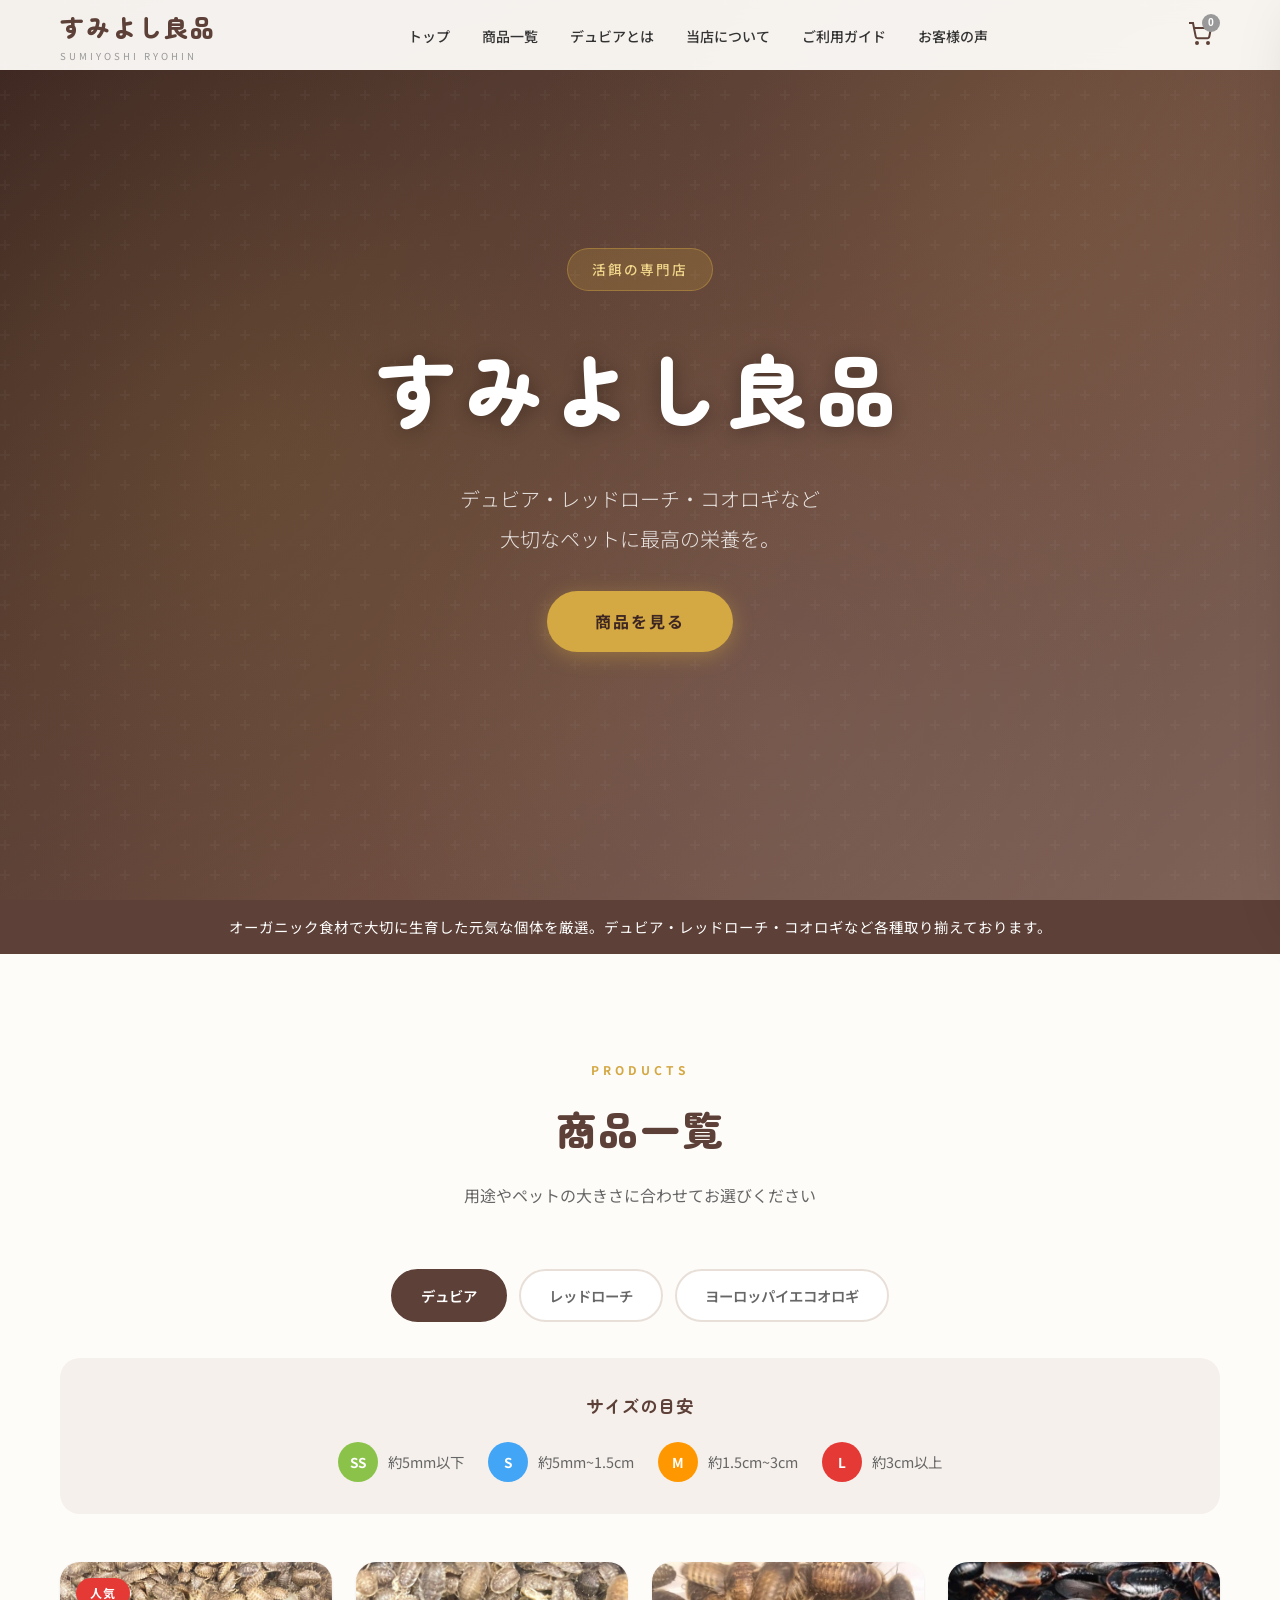
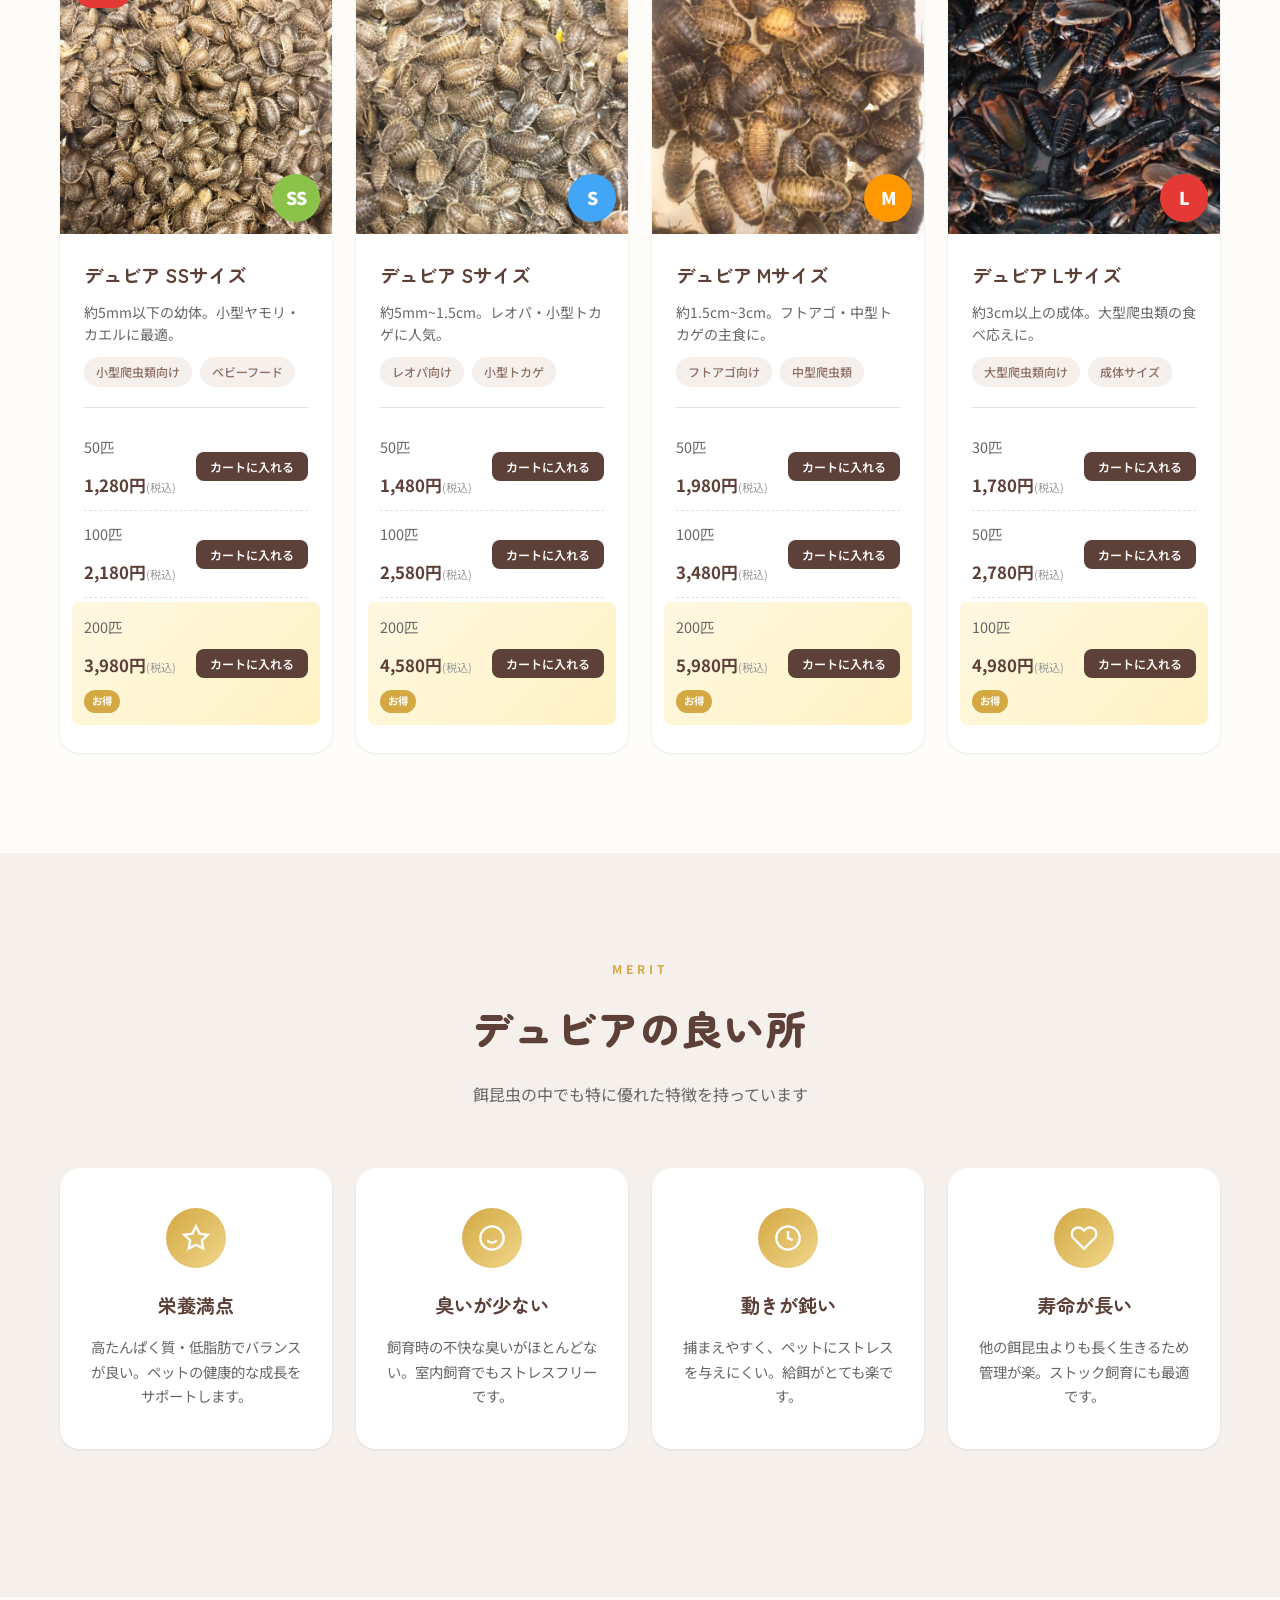
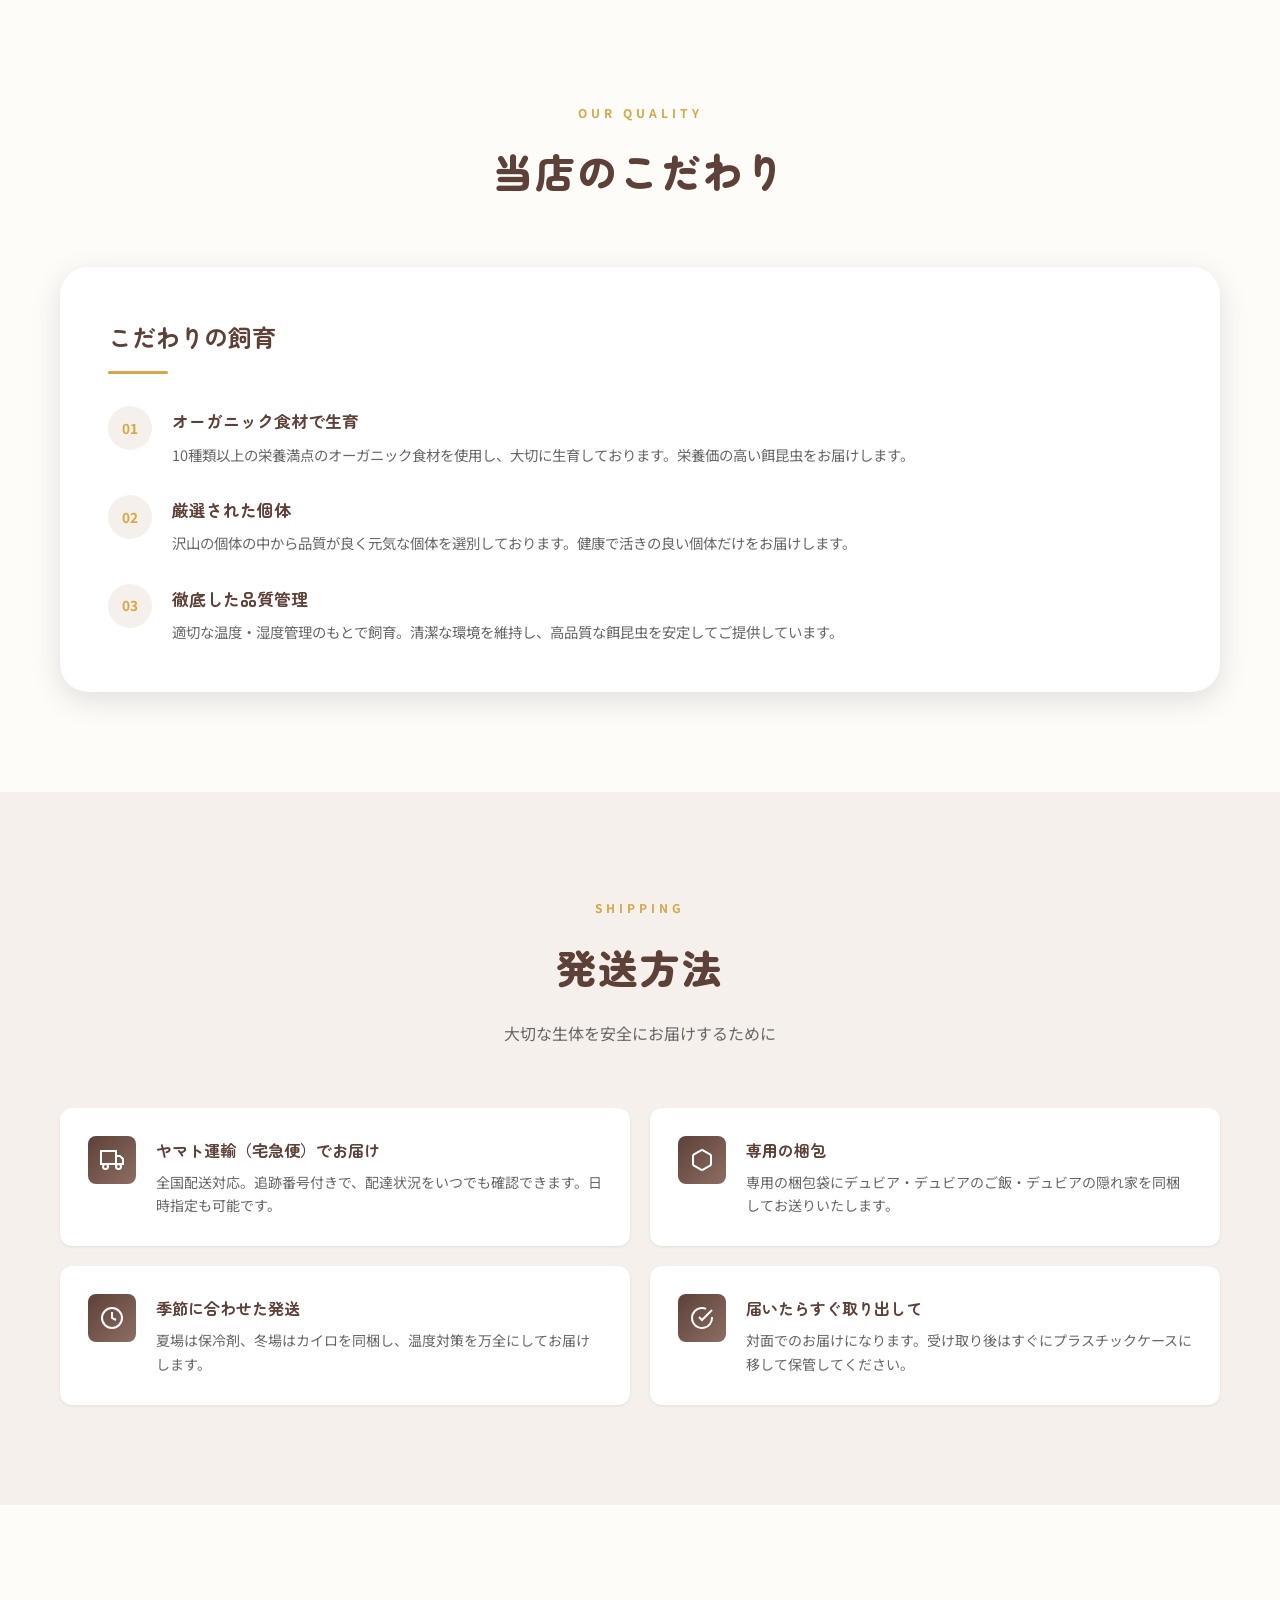
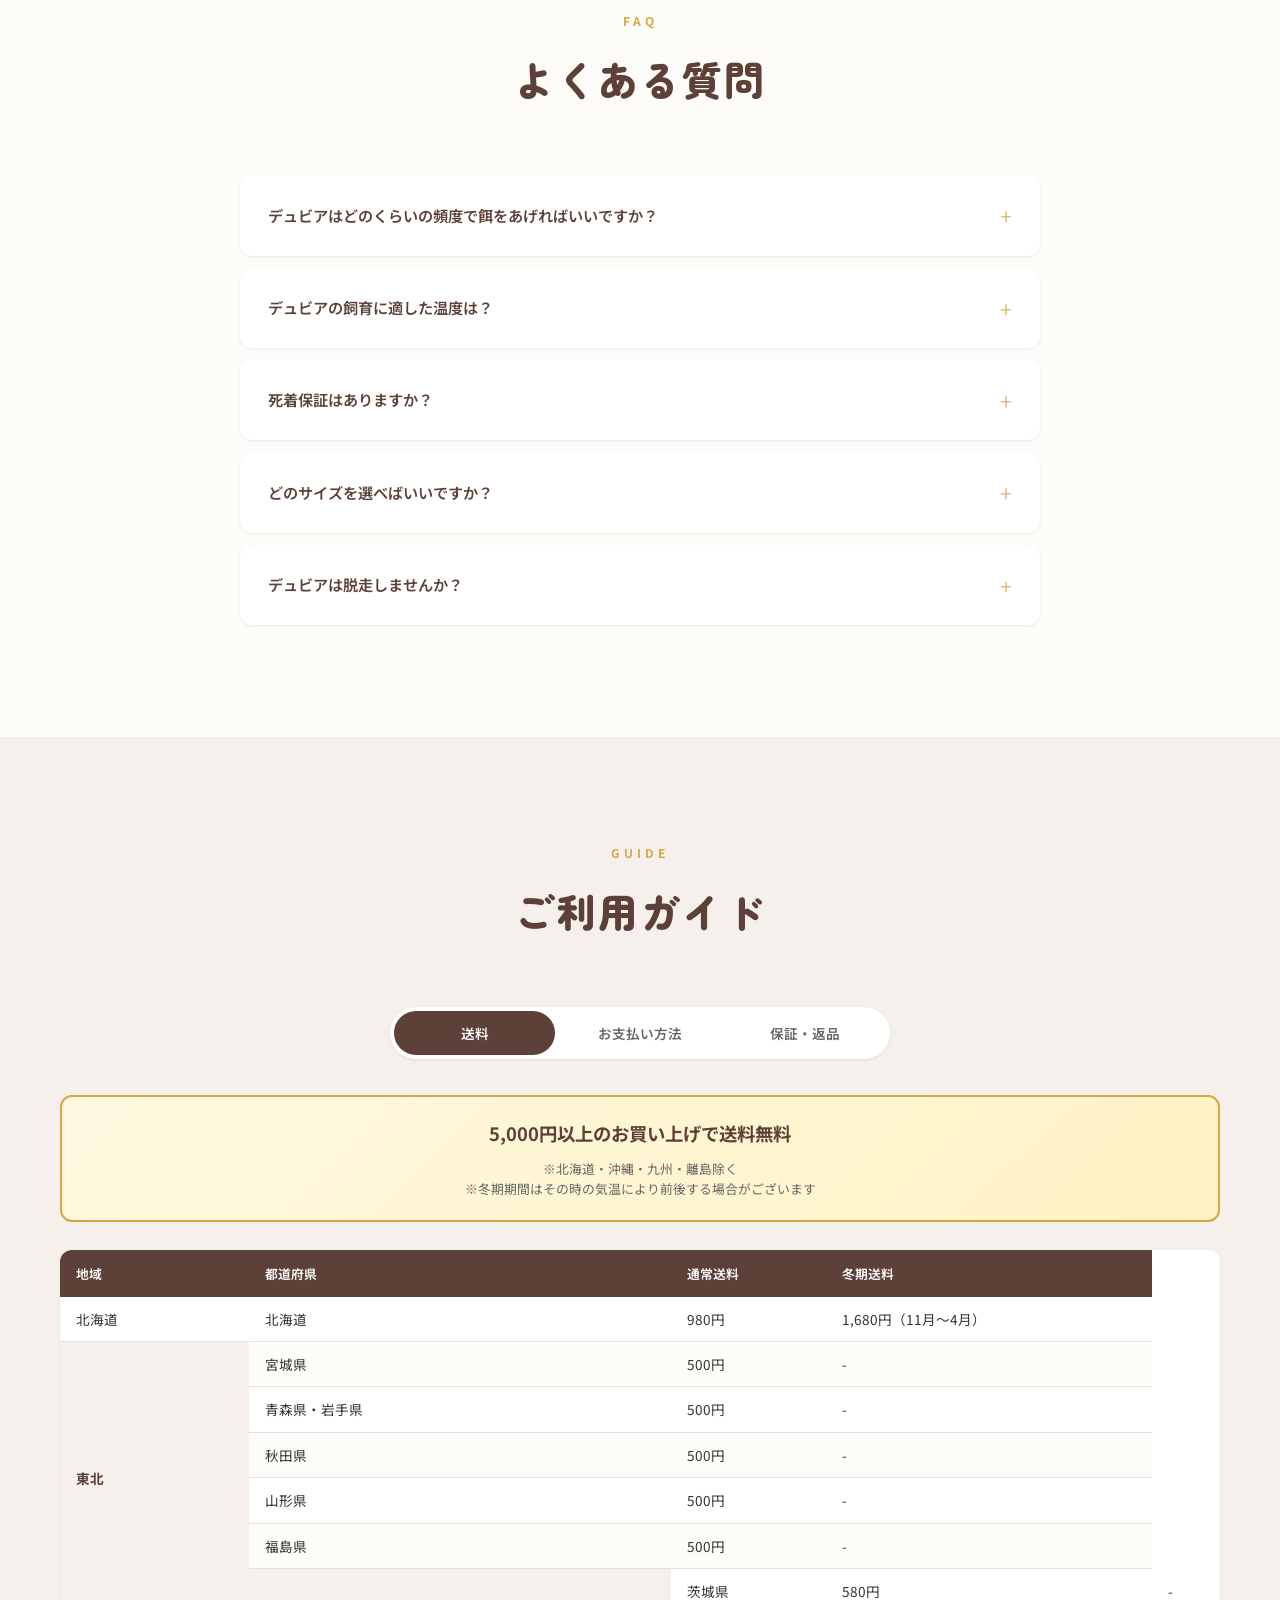
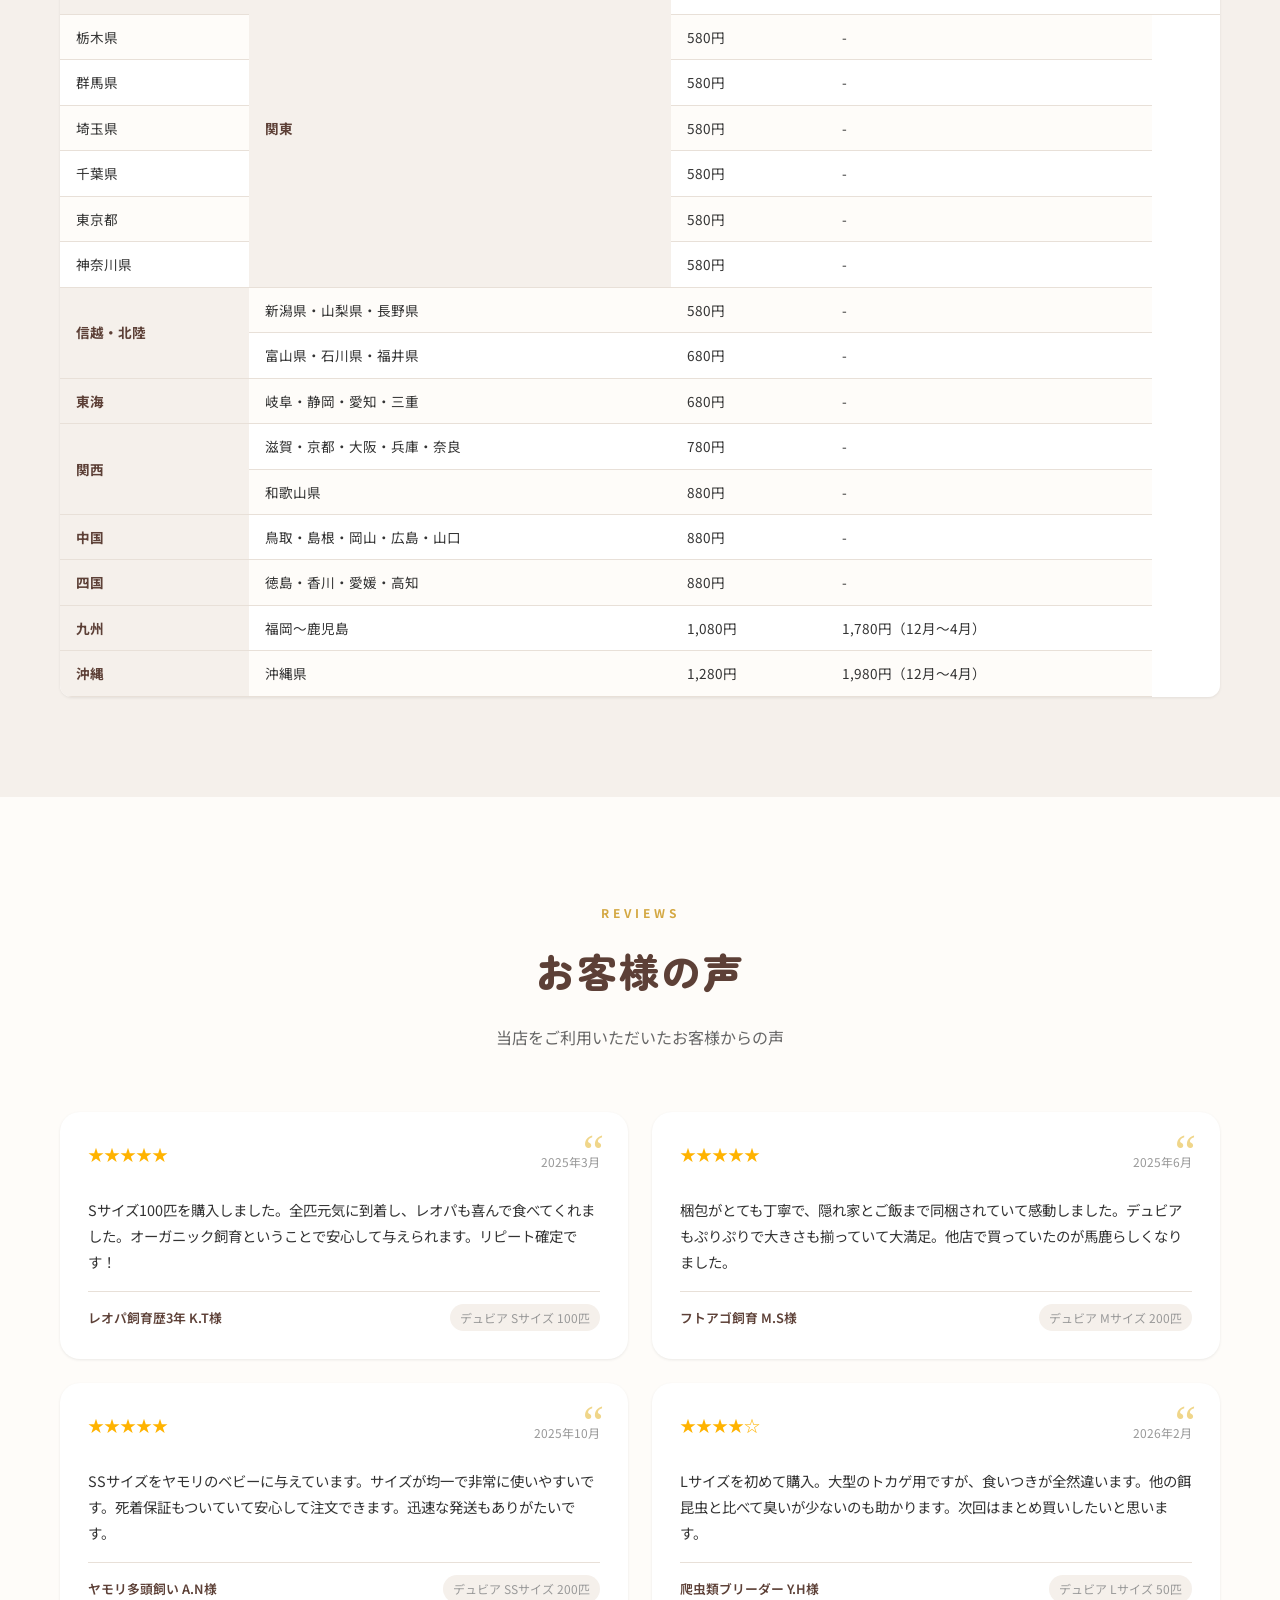
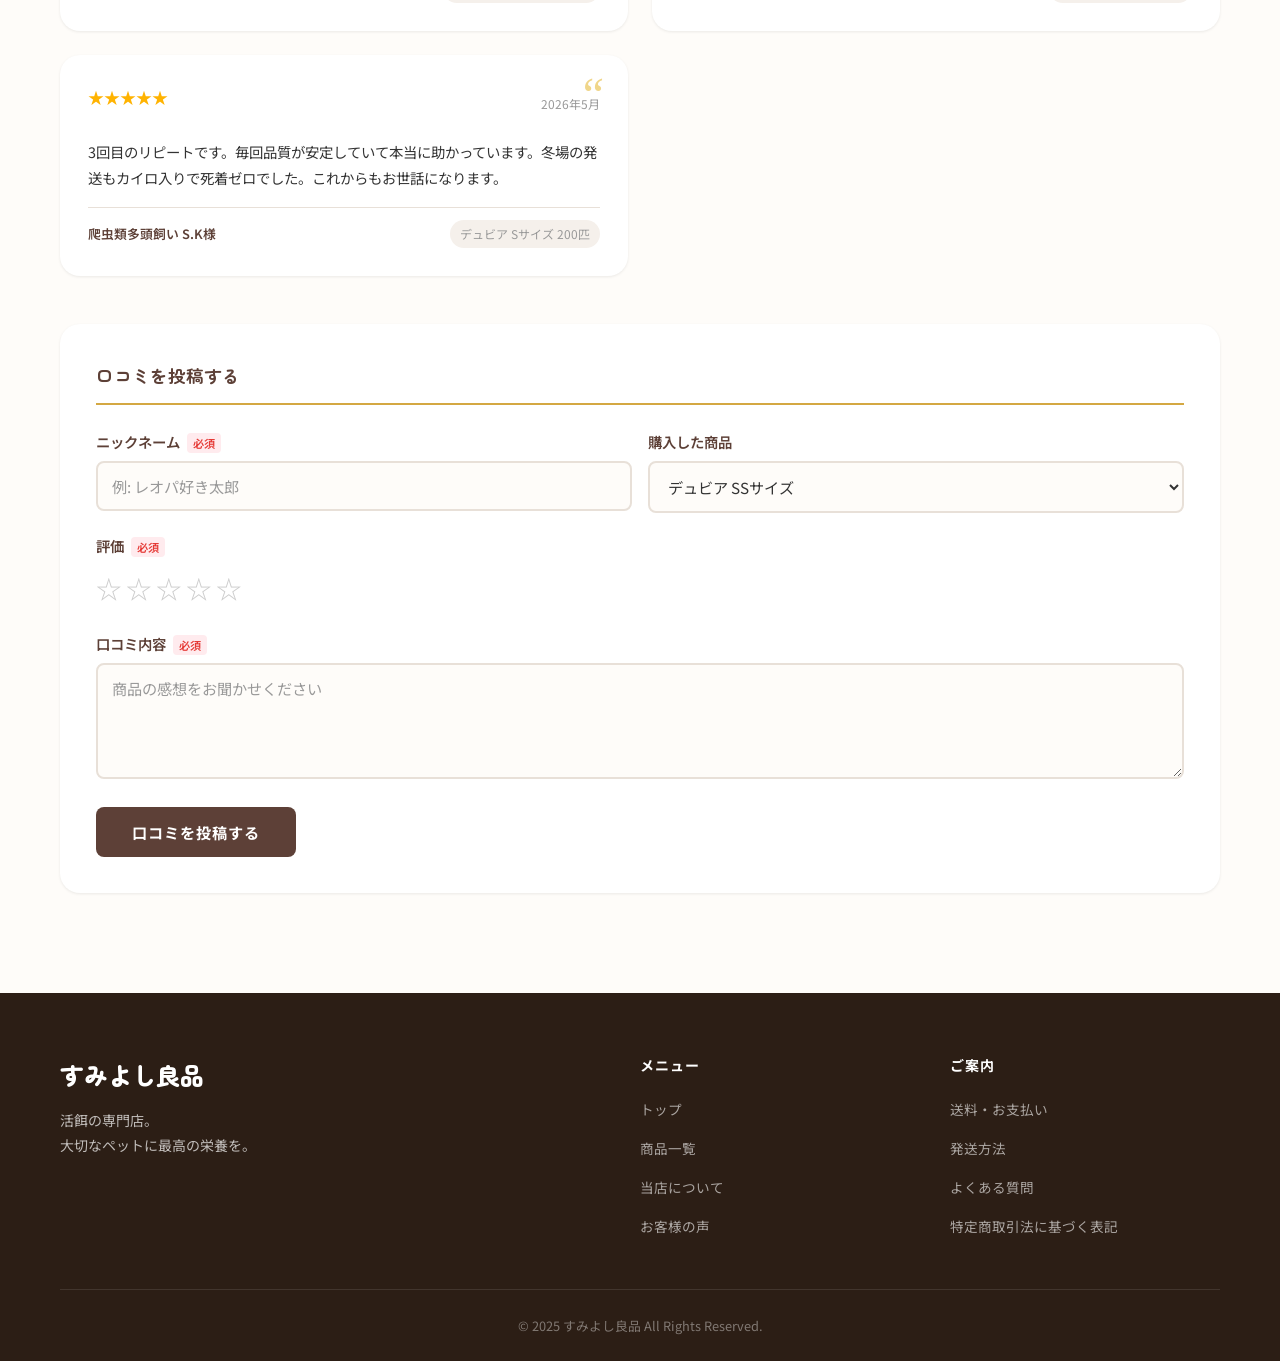
==== commit c8ba2283: "カテゴリタブから絵文字を削除" ====
--- a/index.html
+++ b/index.html
@@ -86,18 +86,9 @@
 
       <!-- カテゴリタブ -->
       <div class="product-tabs">
-        <button class="product-tab active" data-ptab="ptab-dubia">
-          <span class="product-tab-icon">&#x1F41B;</span>
-          デュビア
-        </button>
-        <button class="product-tab" data-ptab="ptab-redroach">
-          <span class="product-tab-icon">&#x1F41E;</span>
-          レッドローチ
-        </button>
-        <button class="product-tab" data-ptab="ptab-cricket">
-          <span class="product-tab-icon">&#x1F997;</span>
-          ヨーロッパイエコオロギ
-        </button>
+        <button class="product-tab active" data-ptab="ptab-dubia">デュビア</button>
+        <button class="product-tab" data-ptab="ptab-redroach">レッドローチ</button>
+        <button class="product-tab" data-ptab="ptab-cricket">ヨーロッパイエコオロギ</button>
       </div>
 
       <!-- デュビアタブ -->
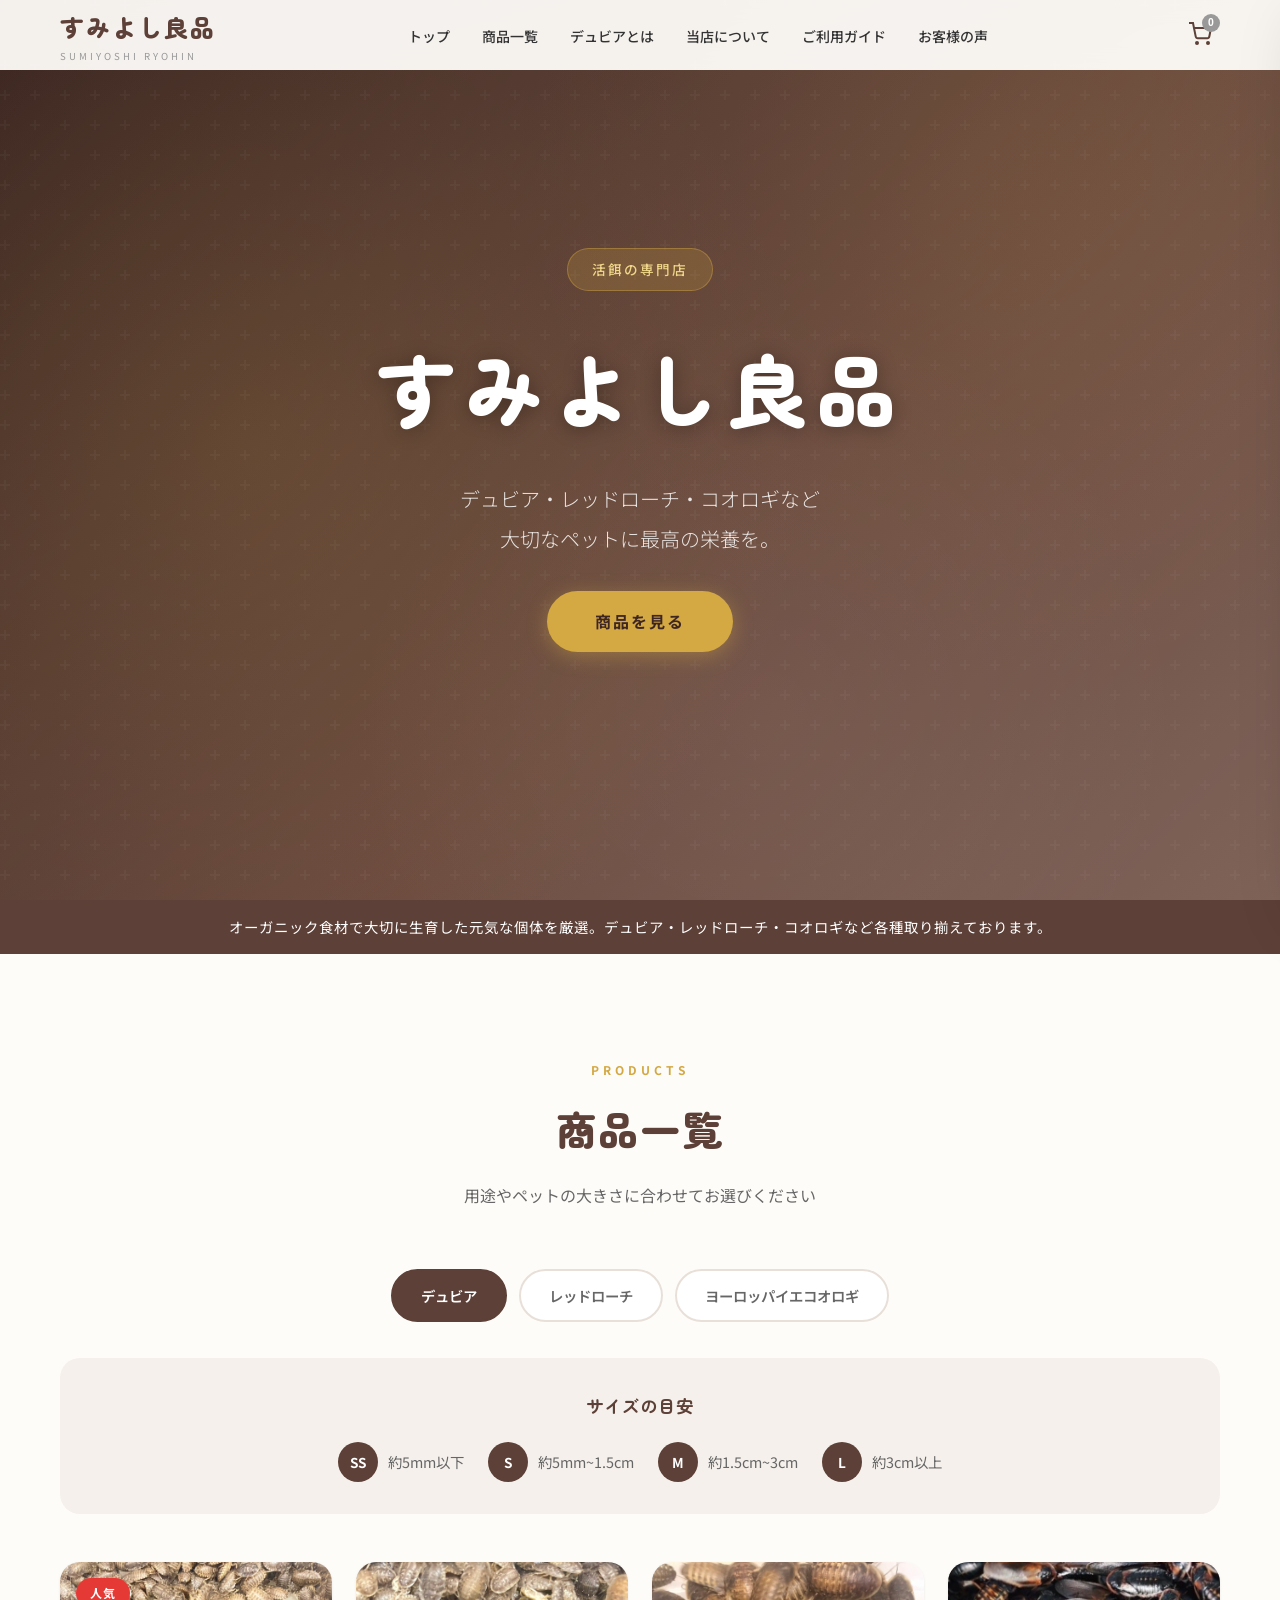
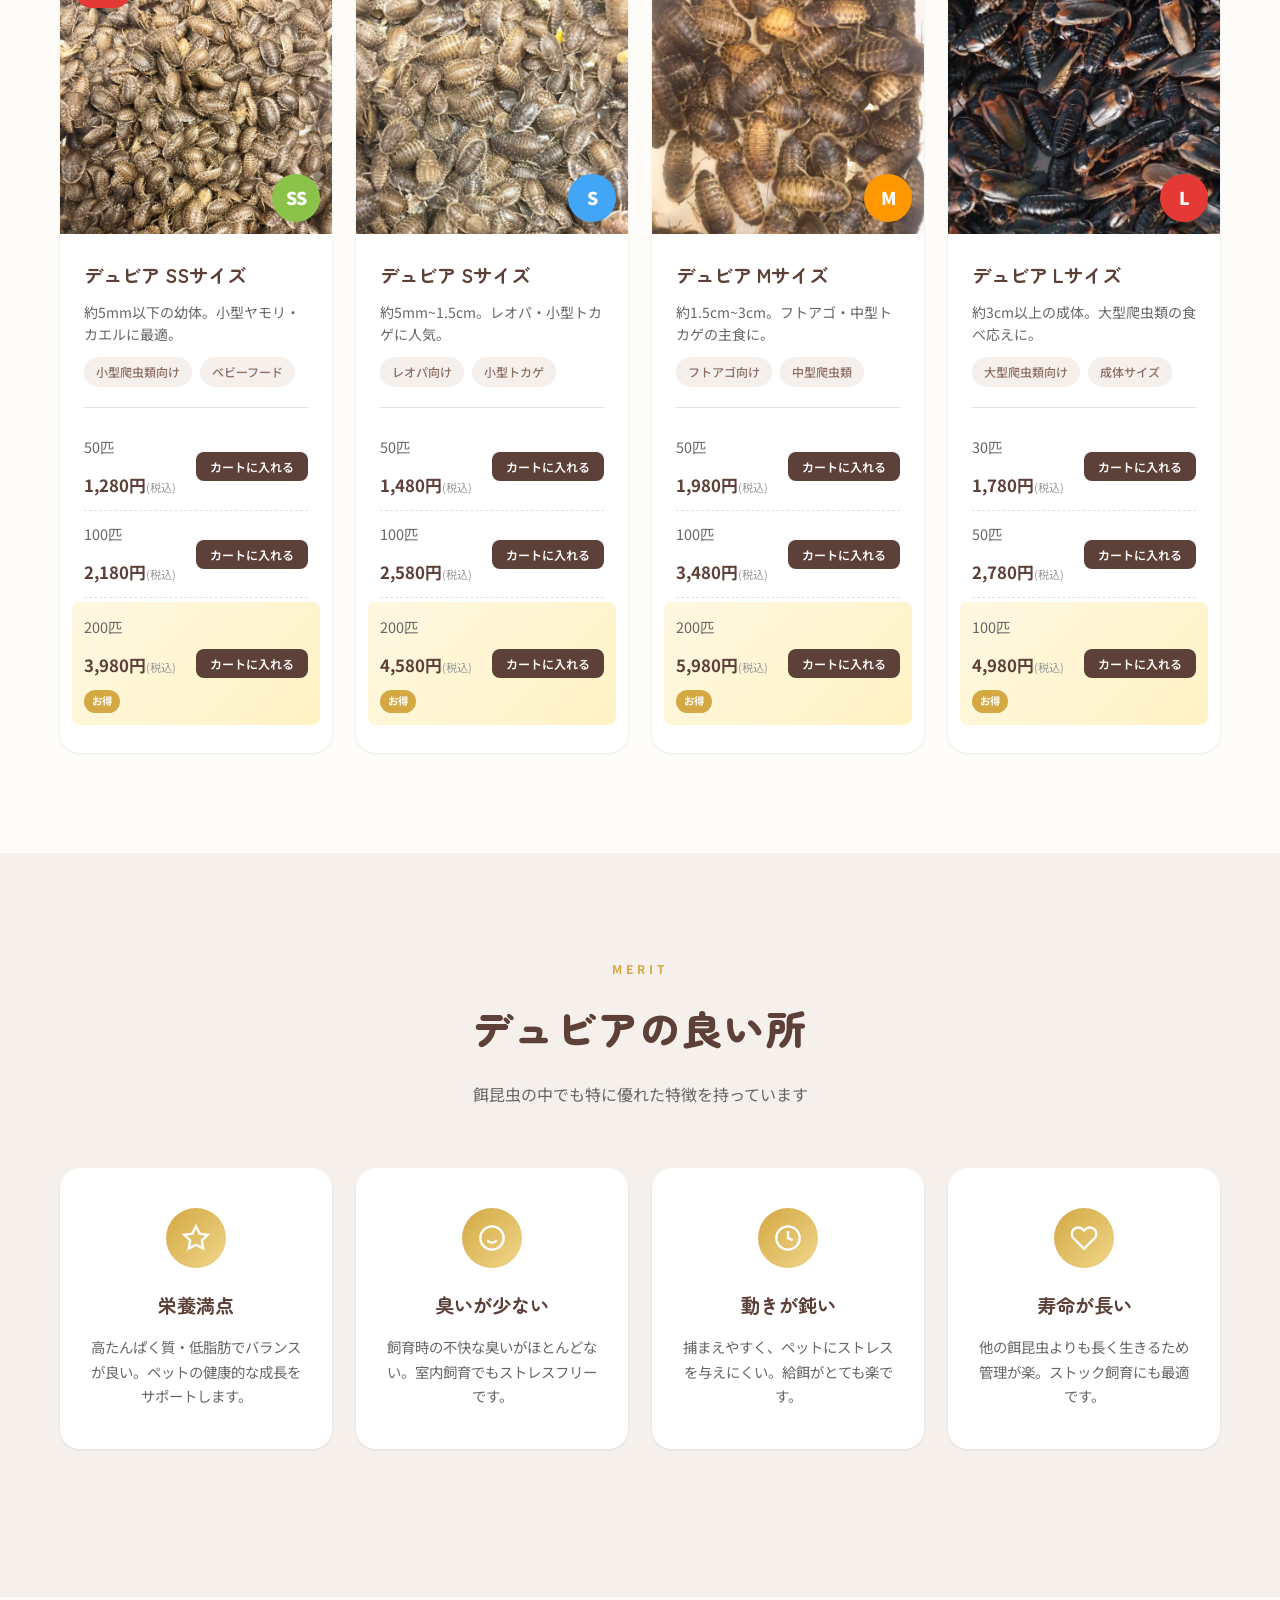
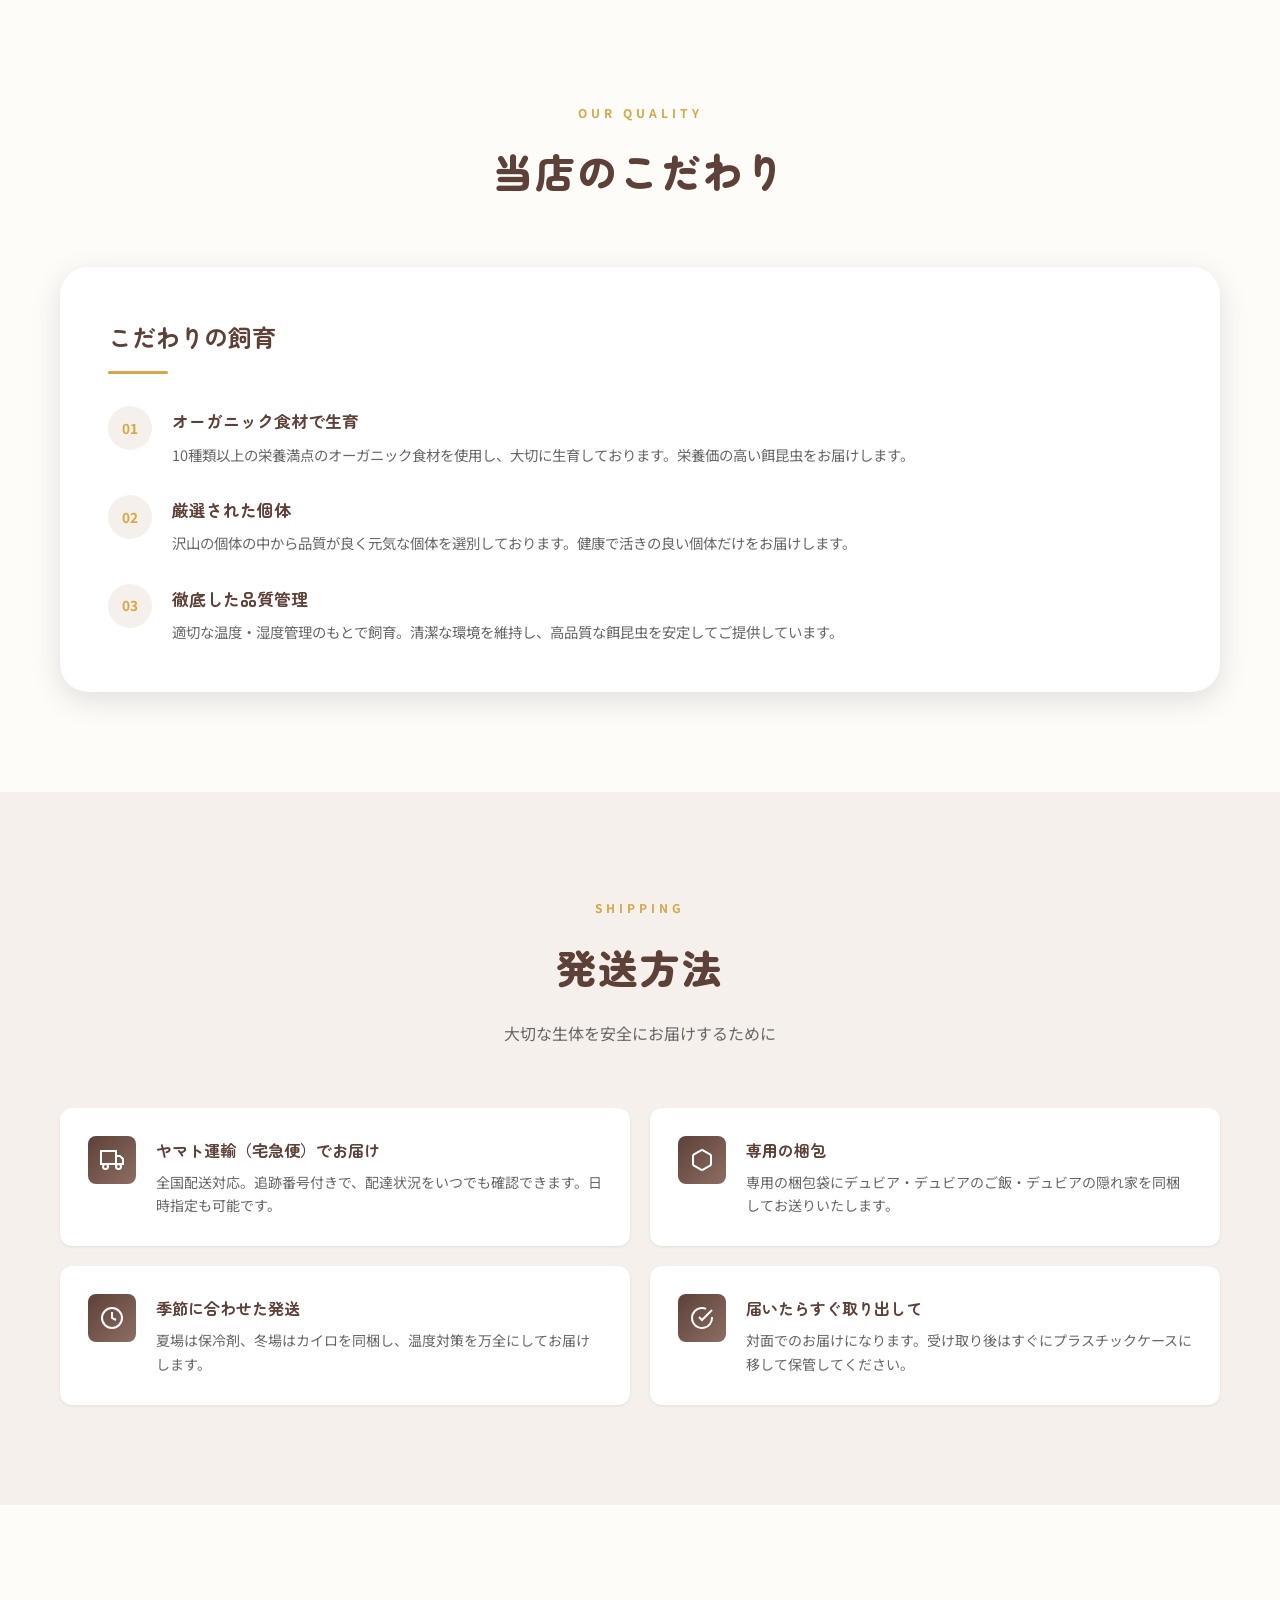
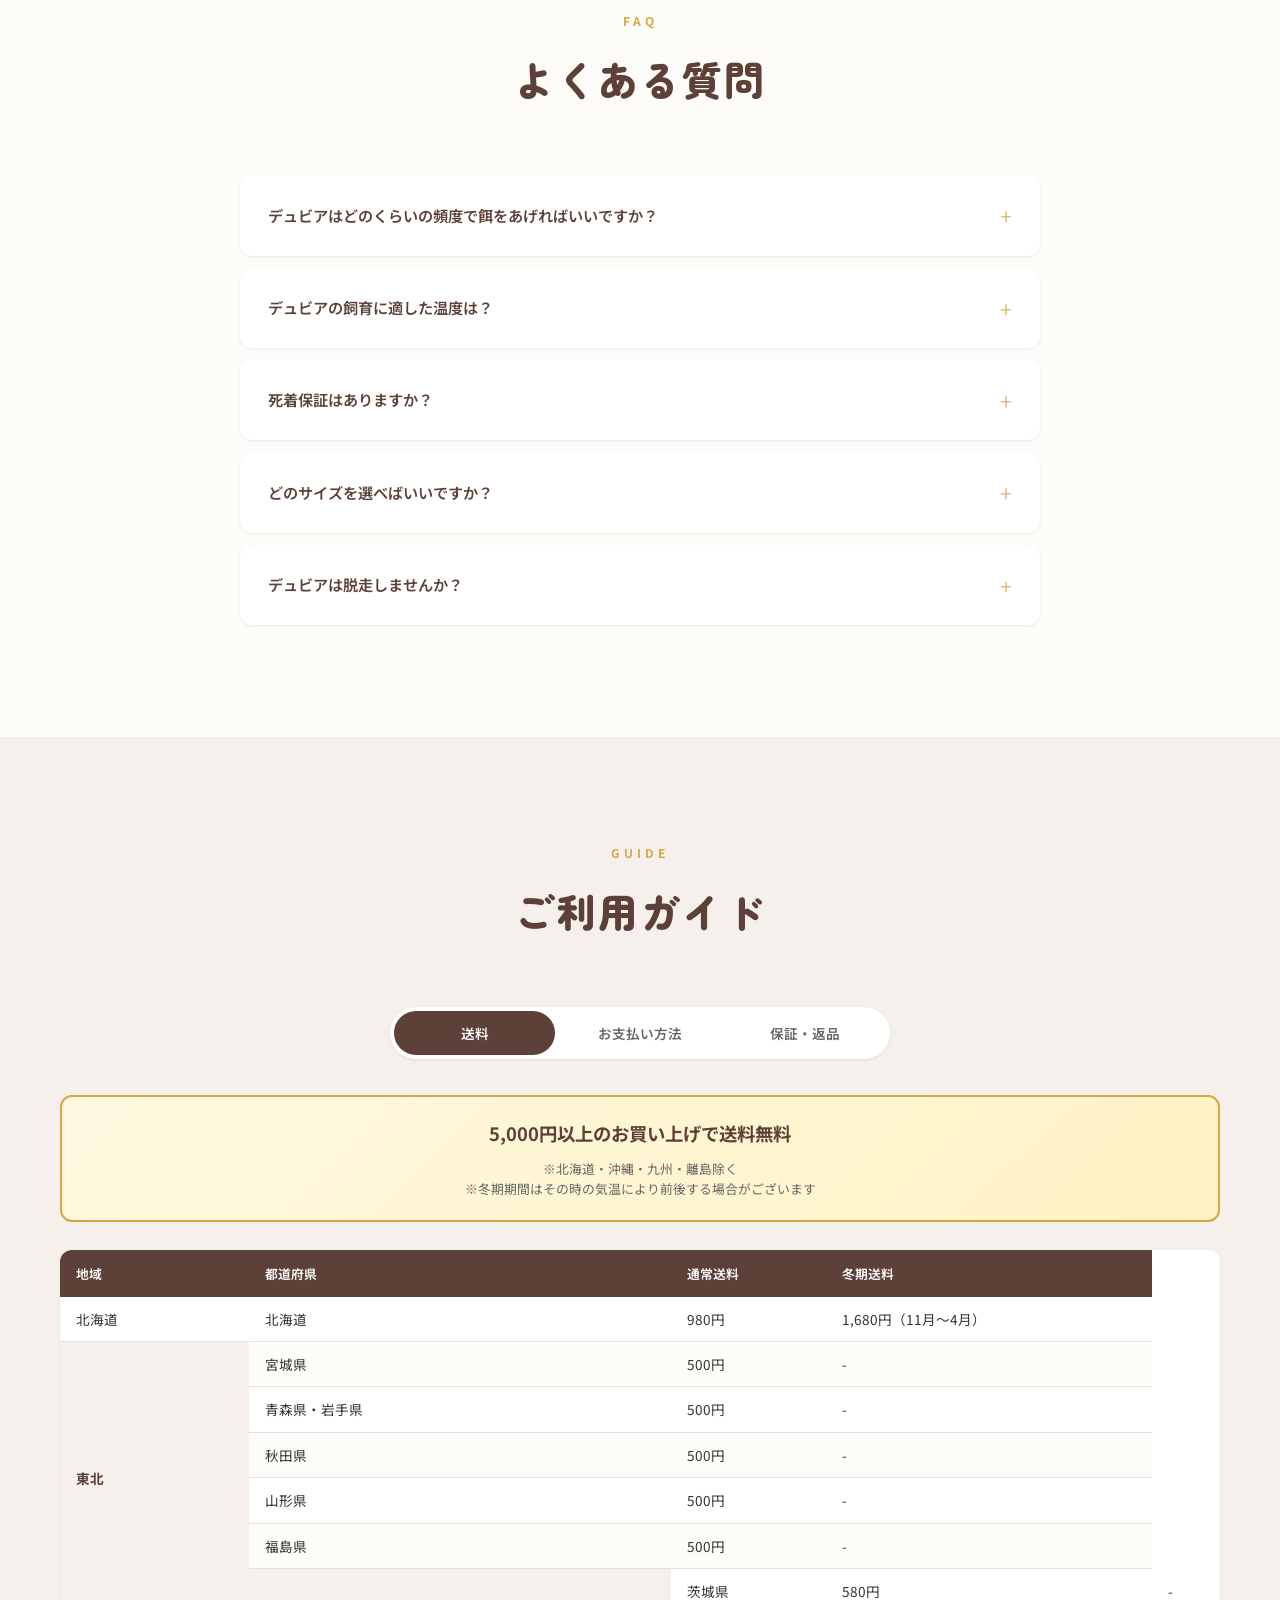
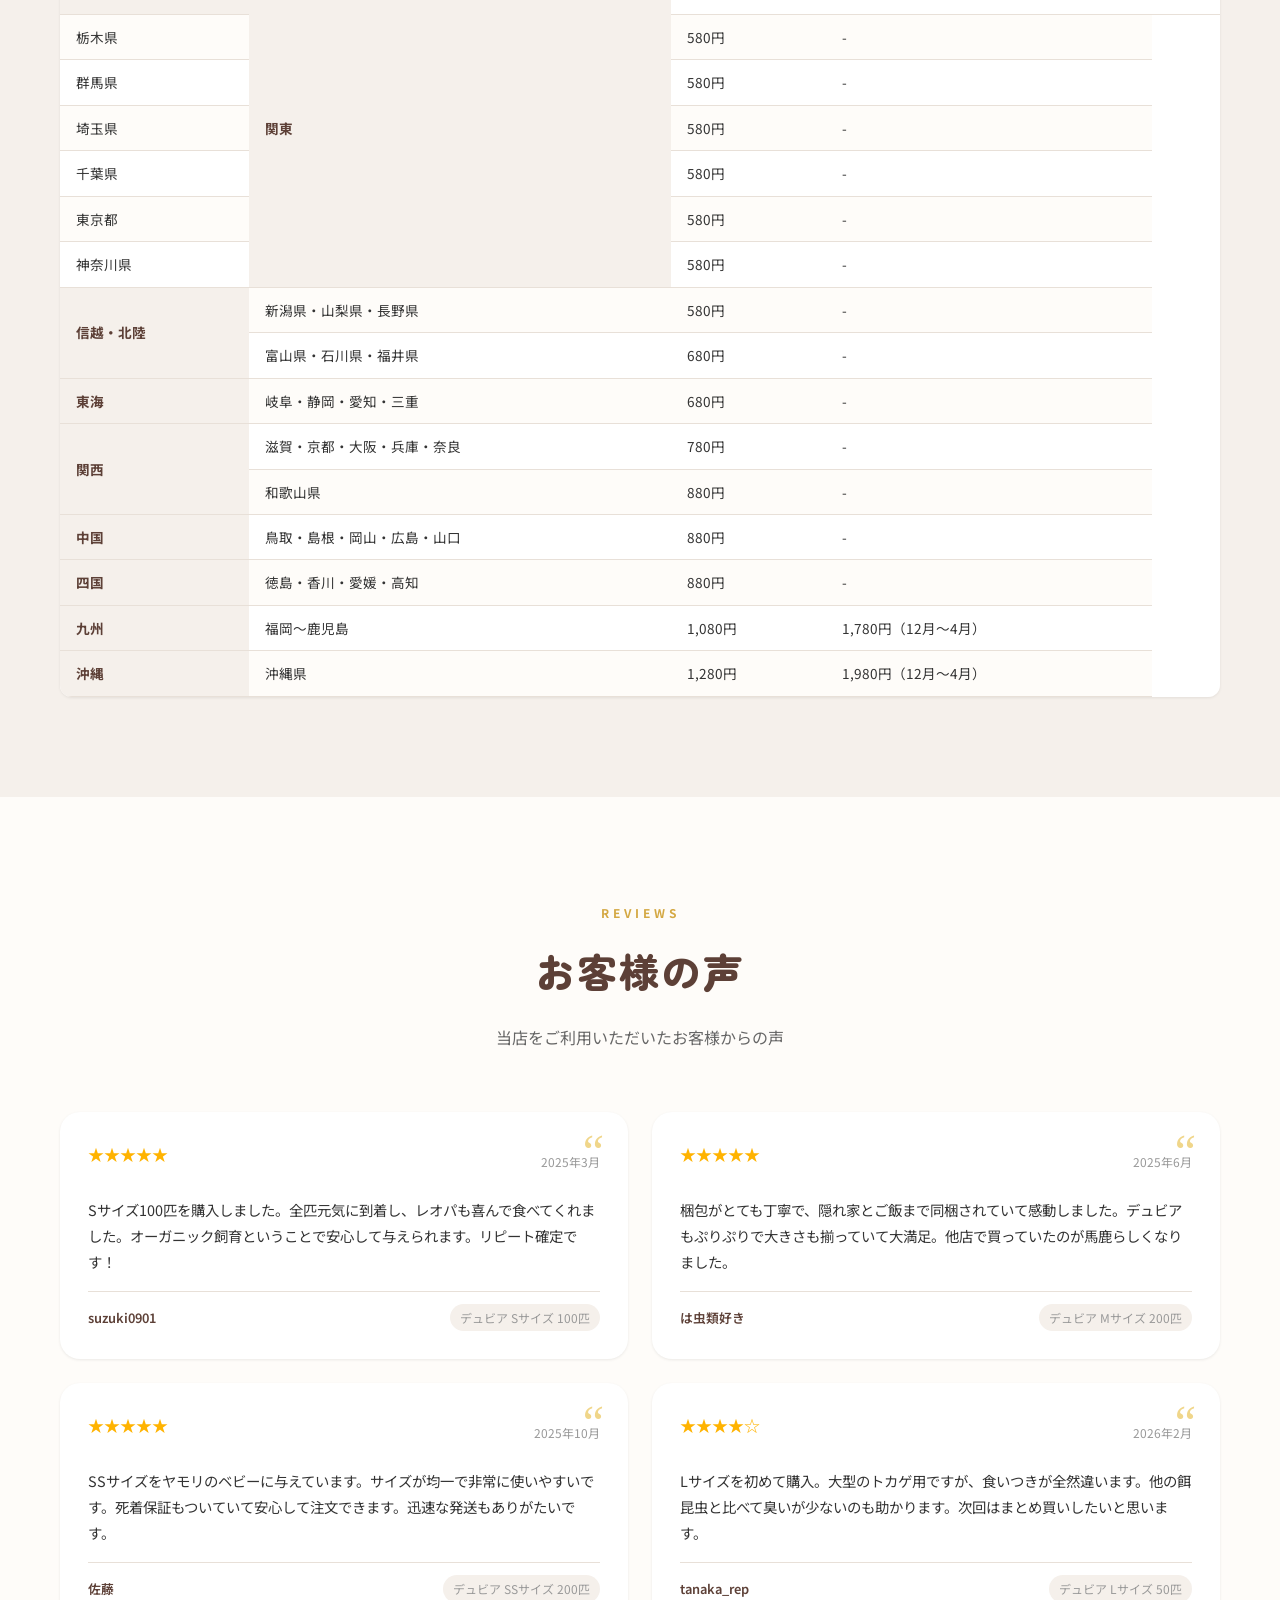
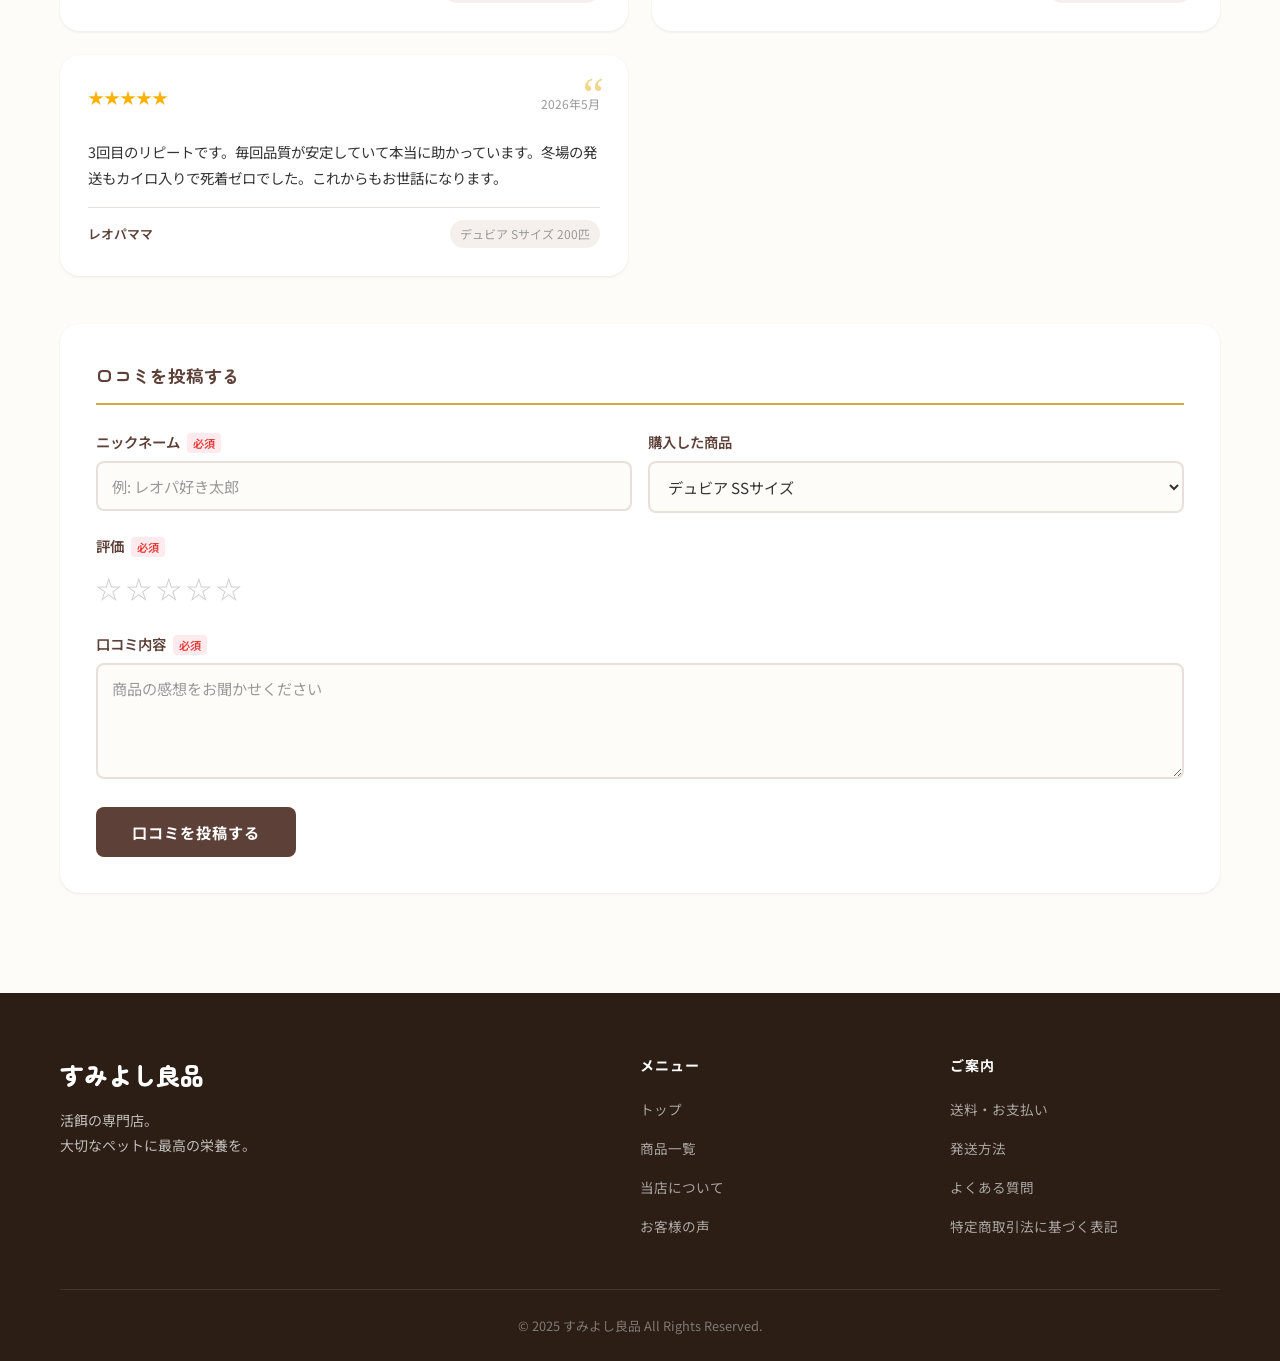
==== commit 19abdc3c: "サイズ色分け統一・口コミ名前を自然に変更" ====
--- a/index.html
+++ b/index.html
@@ -98,19 +98,19 @@
         <h3>サイズの目安</h3>
         <div class="size-guide-items">
           <div class="size-guide-item">
-            <span class="size-label ss">SS</span>
+            <span class="size-label-simple">SS</span>
             <span class="size-range">約5mm以下</span>
           </div>
           <div class="size-guide-item">
-            <span class="size-label s">S</span>
+            <span class="size-label-simple">S</span>
             <span class="size-range">約5mm~1.5cm</span>
           </div>
           <div class="size-guide-item">
-            <span class="size-label m">M</span>
+            <span class="size-label-simple">M</span>
             <span class="size-range">約1.5cm~3cm</span>
           </div>
           <div class="size-guide-item">
-            <span class="size-label l">L</span>
+            <span class="size-label-simple">L</span>
             <span class="size-range">約3cm以上</span>
           </div>
         </div>
@@ -635,7 +635,7 @@
           </div>
           <p class="review-text">Sサイズ100匹を購入しました。全匹元気に到着し、レオパも喜んで食べてくれました。オーガニック飼育ということで安心して与えられます。リピート確定です！</p>
           <div class="review-meta">
-            <span class="review-author">レオパ飼育歴3年 K.T様</span>
+            <span class="review-author">suzuki0901</span>
             <span class="review-product">デュビア Sサイズ 100匹</span>
           </div>
         </div>
@@ -646,7 +646,7 @@
           </div>
           <p class="review-text">梱包がとても丁寧で、隠れ家とご飯まで同梱されていて感動しました。デュビアもぷりぷりで大きさも揃っていて大満足。他店で買っていたのが馬鹿らしくなりました。</p>
           <div class="review-meta">
-            <span class="review-author">フトアゴ飼育 M.S様</span>
+            <span class="review-author">は虫類好き</span>
             <span class="review-product">デュビア Mサイズ 200匹</span>
           </div>
         </div>
@@ -657,7 +657,7 @@
           </div>
           <p class="review-text">SSサイズをヤモリのベビーに与えています。サイズが均一で非常に使いやすいです。死着保証もついていて安心して注文できます。迅速な発送もありがたいです。</p>
           <div class="review-meta">
-            <span class="review-author">ヤモリ多頭飼い A.N様</span>
+            <span class="review-author">佐藤</span>
             <span class="review-product">デュビア SSサイズ 200匹</span>
           </div>
         </div>
@@ -668,7 +668,7 @@
           </div>
           <p class="review-text">Lサイズを初めて購入。大型のトカゲ用ですが、食いつきが全然違います。他の餌昆虫と比べて臭いが少ないのも助かります。次回はまとめ買いしたいと思います。</p>
           <div class="review-meta">
-            <span class="review-author">爬虫類ブリーダー Y.H様</span>
+            <span class="review-author">tanaka_rep</span>
             <span class="review-product">デュビア Lサイズ 50匹</span>
           </div>
         </div>
@@ -679,7 +679,7 @@
           </div>
           <p class="review-text">3回目のリピートです。毎回品質が安定していて本当に助かっています。冬場の発送もカイロ入りで死着ゼロでした。これからもお世話になります。</p>
           <div class="review-meta">
-            <span class="review-author">爬虫類多頭飼い S.K様</span>
+            <span class="review-author">レオパママ</span>
             <span class="review-product">デュビア Sサイズ 200匹</span>
           </div>
         </div>
--- a/style.css
+++ b/style.css
@@ -572,6 +572,19 @@
 .size-label.m { background: var(--color-m); }
 .size-label.l { background: var(--color-l); }
 
+.size-label-simple {
+  display: inline-flex;
+  align-items: center;
+  justify-content: center;
+  width: 40px;
+  height: 40px;
+  border-radius: 50%;
+  font-size: 0.85rem;
+  font-weight: 700;
+  color: var(--color-white);
+  background: var(--color-primary);
+}
+
 .size-range {
   font-size: 0.9rem;
   color: var(--color-text-light);
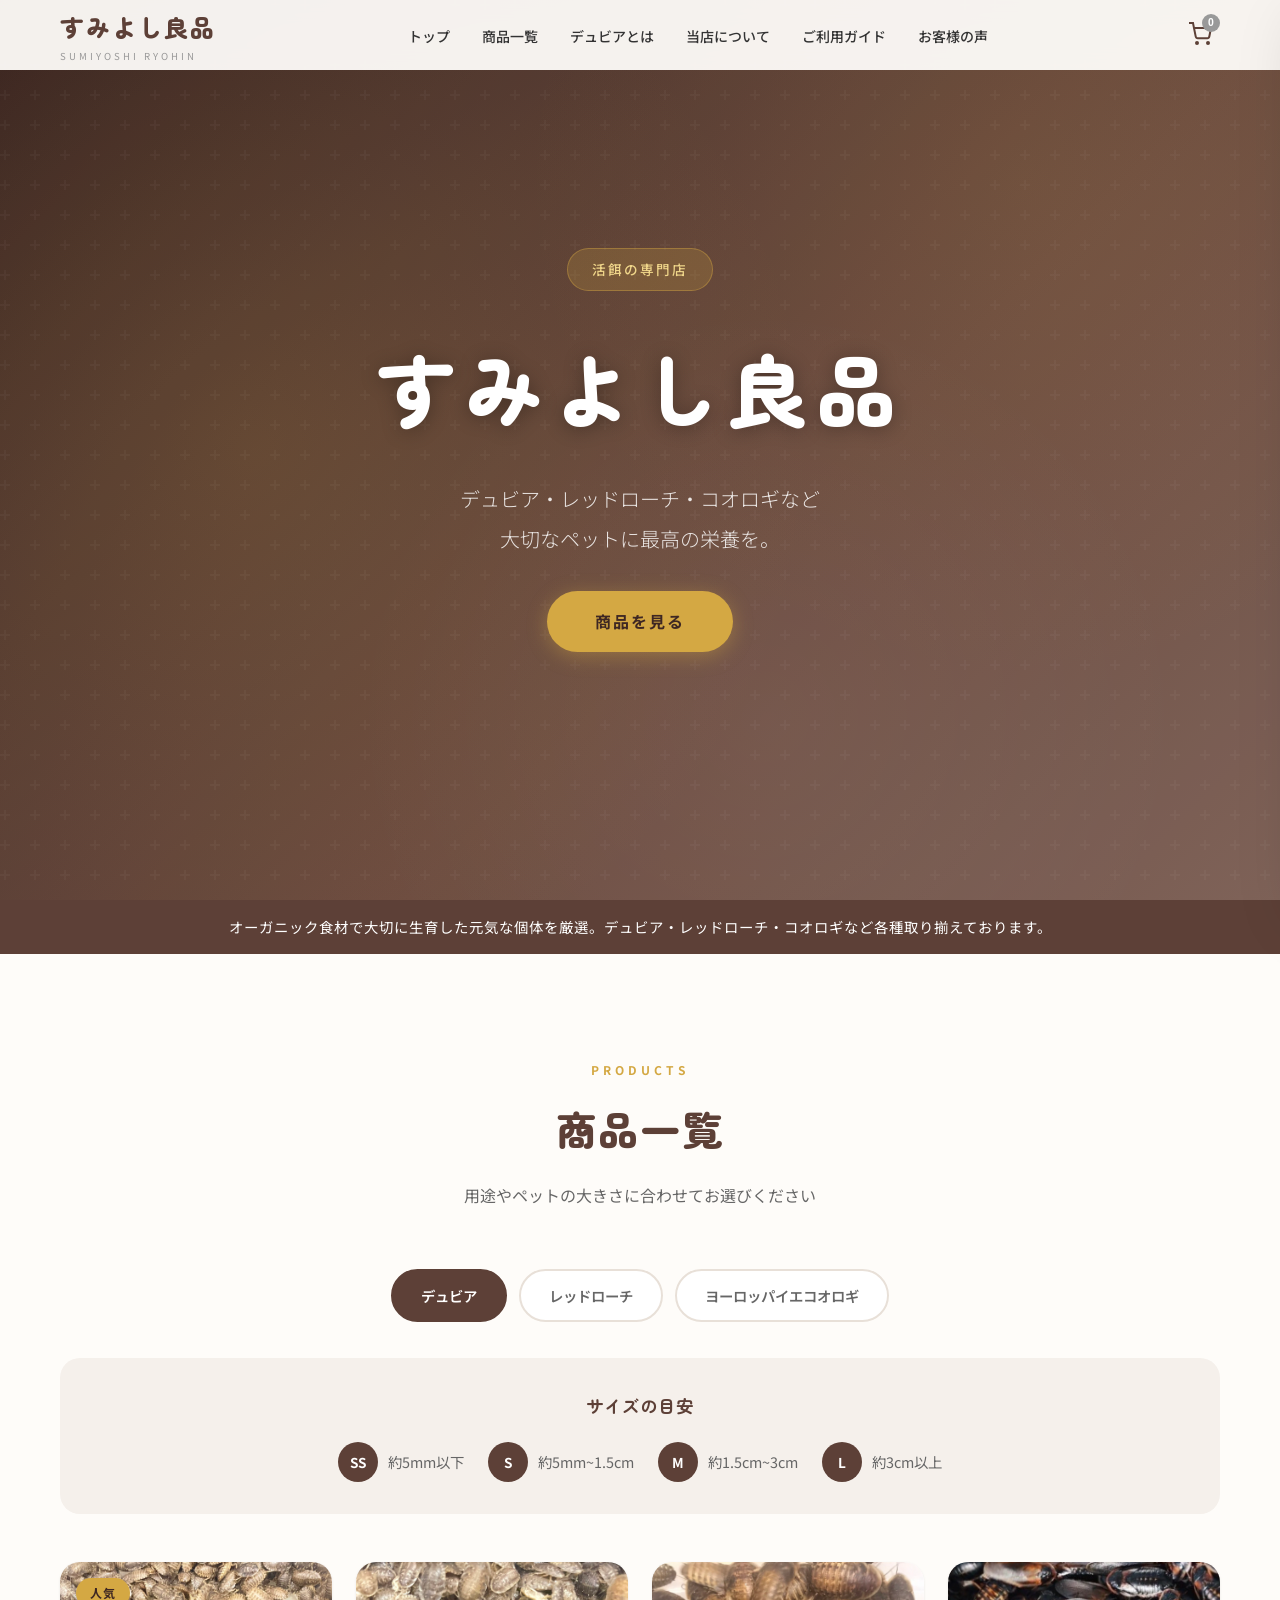
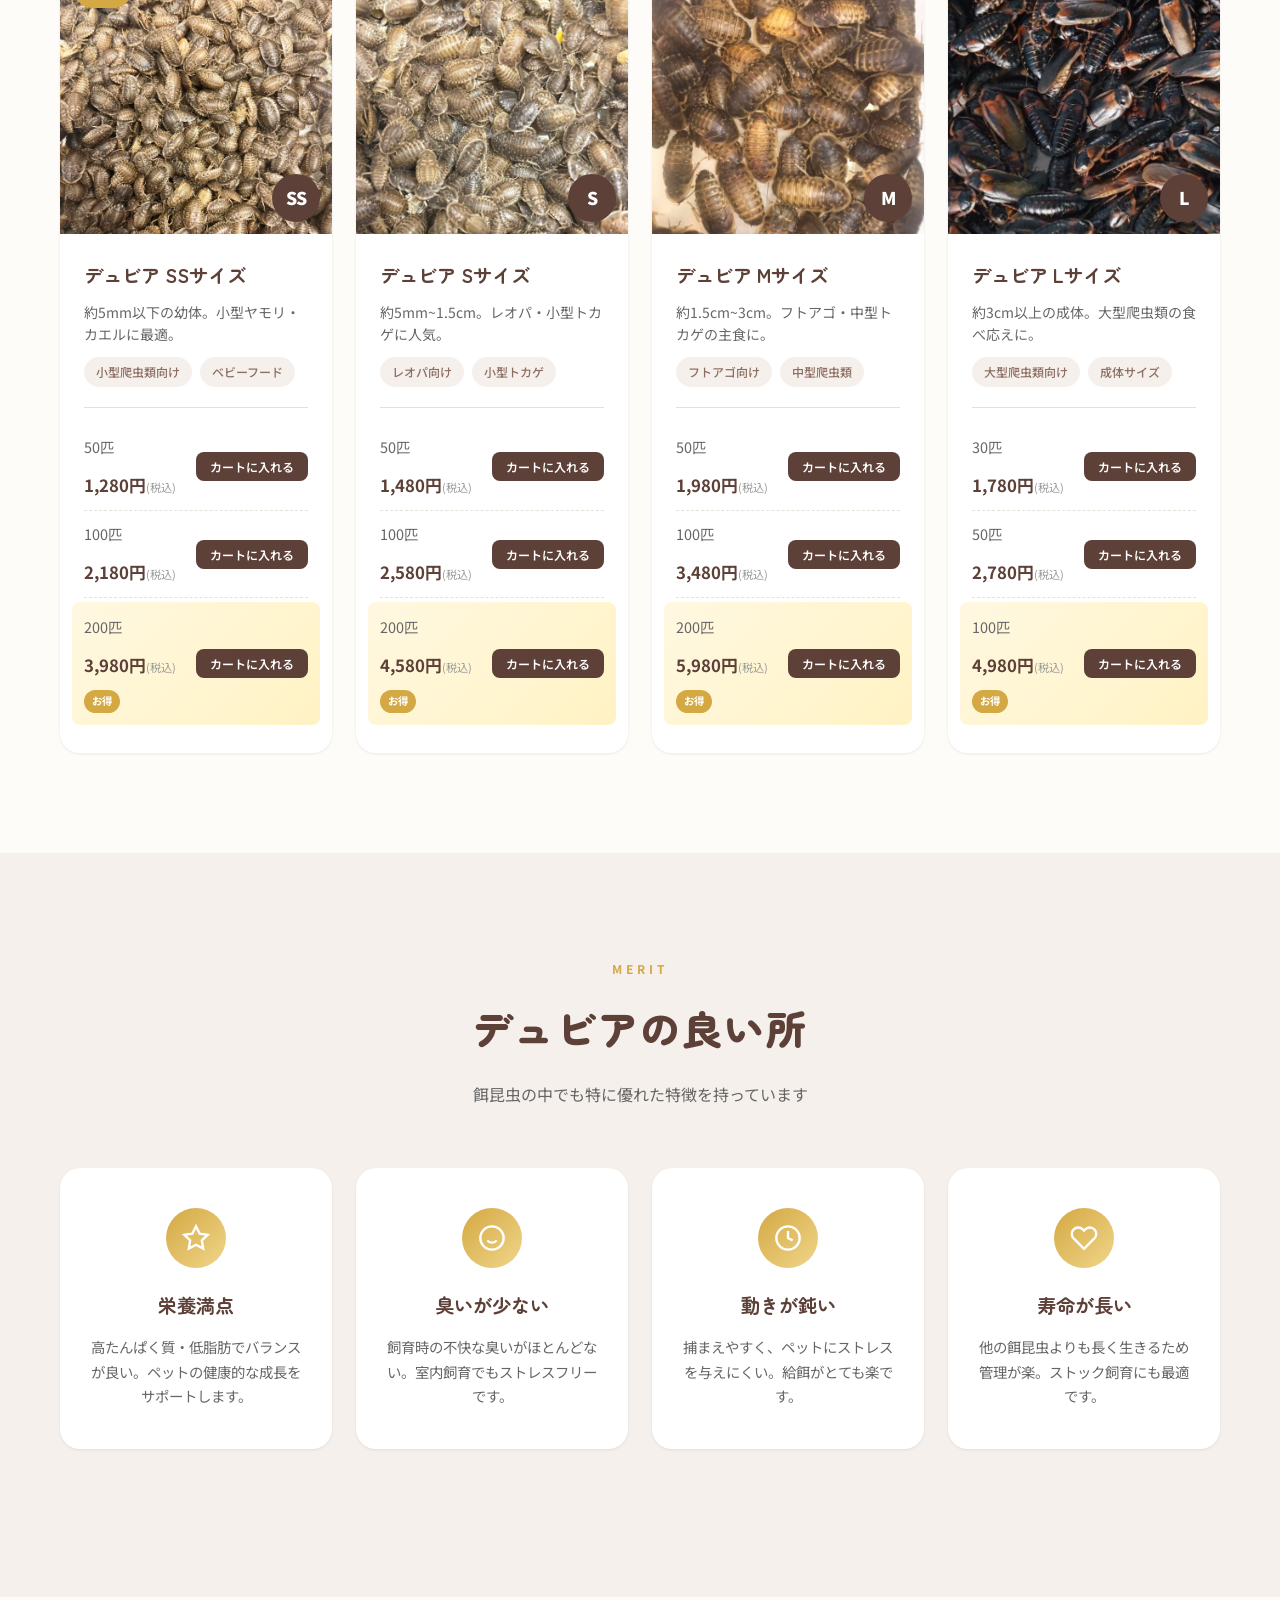
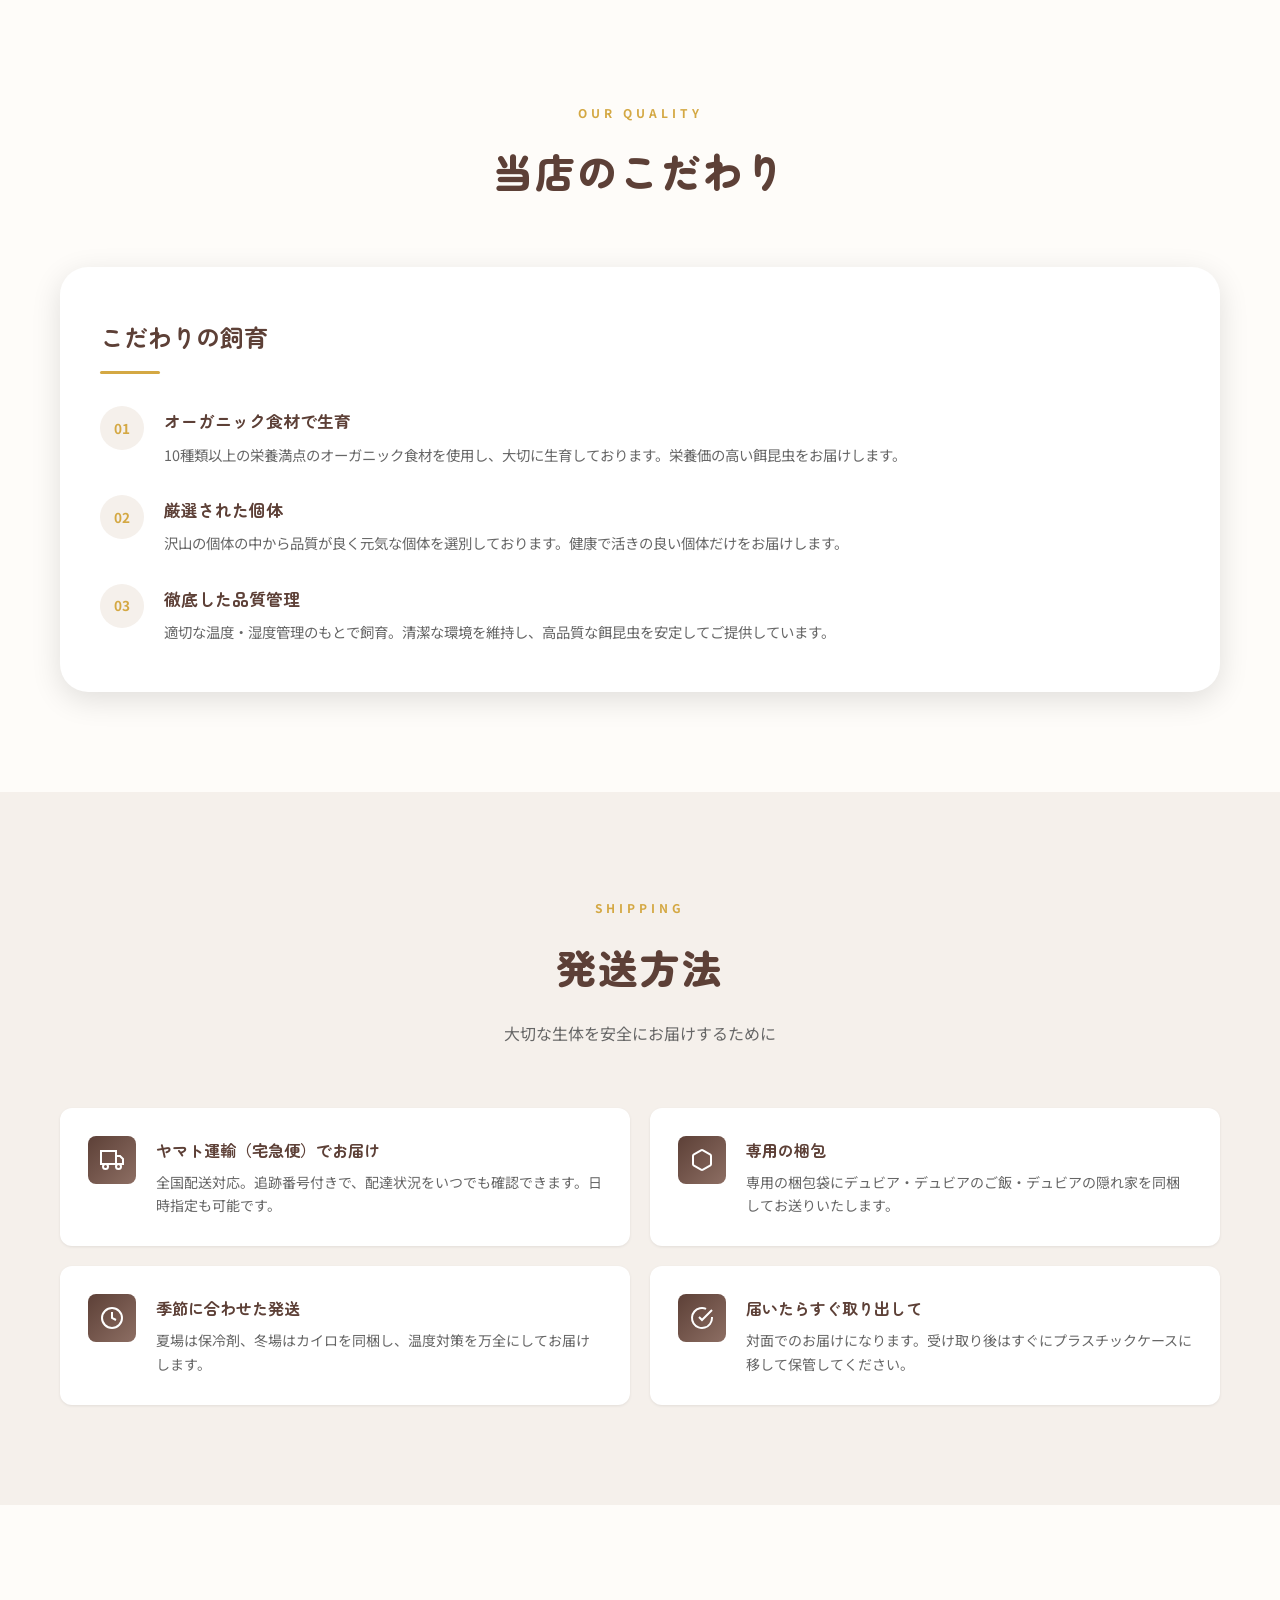
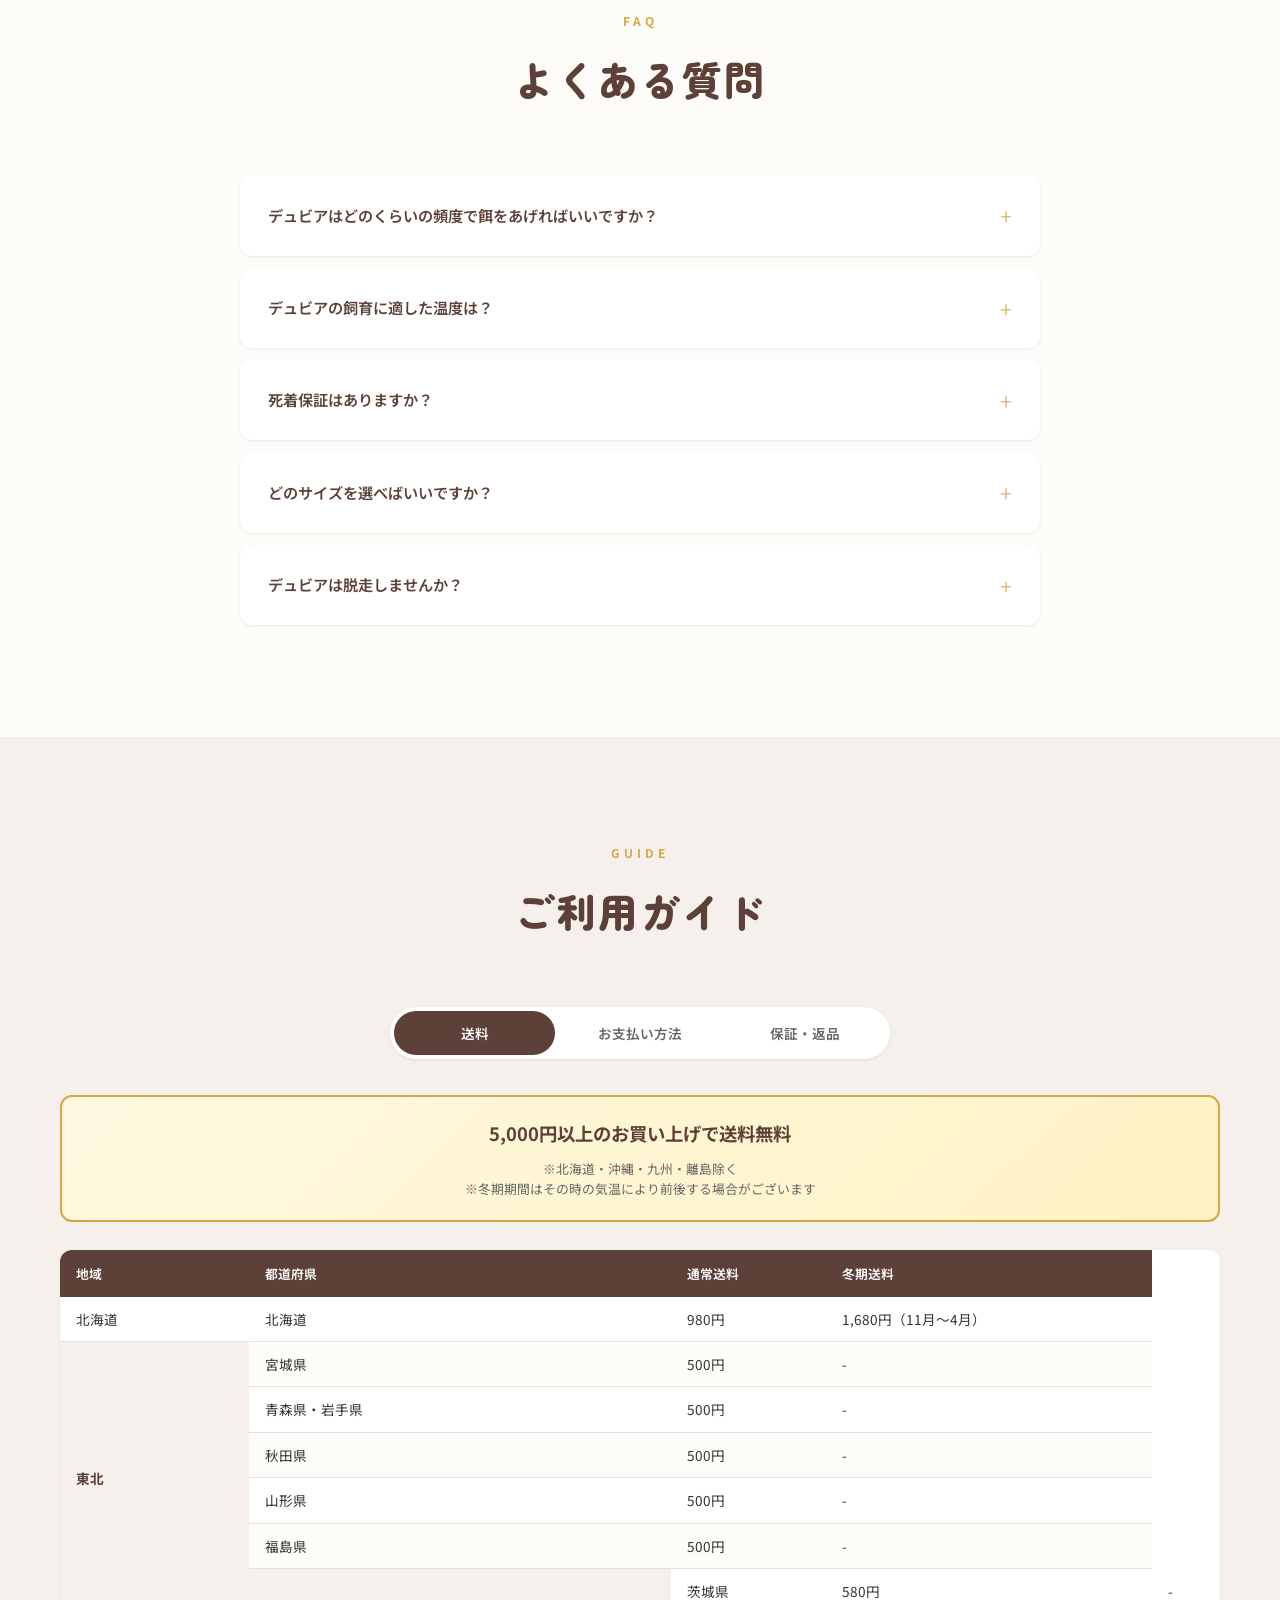
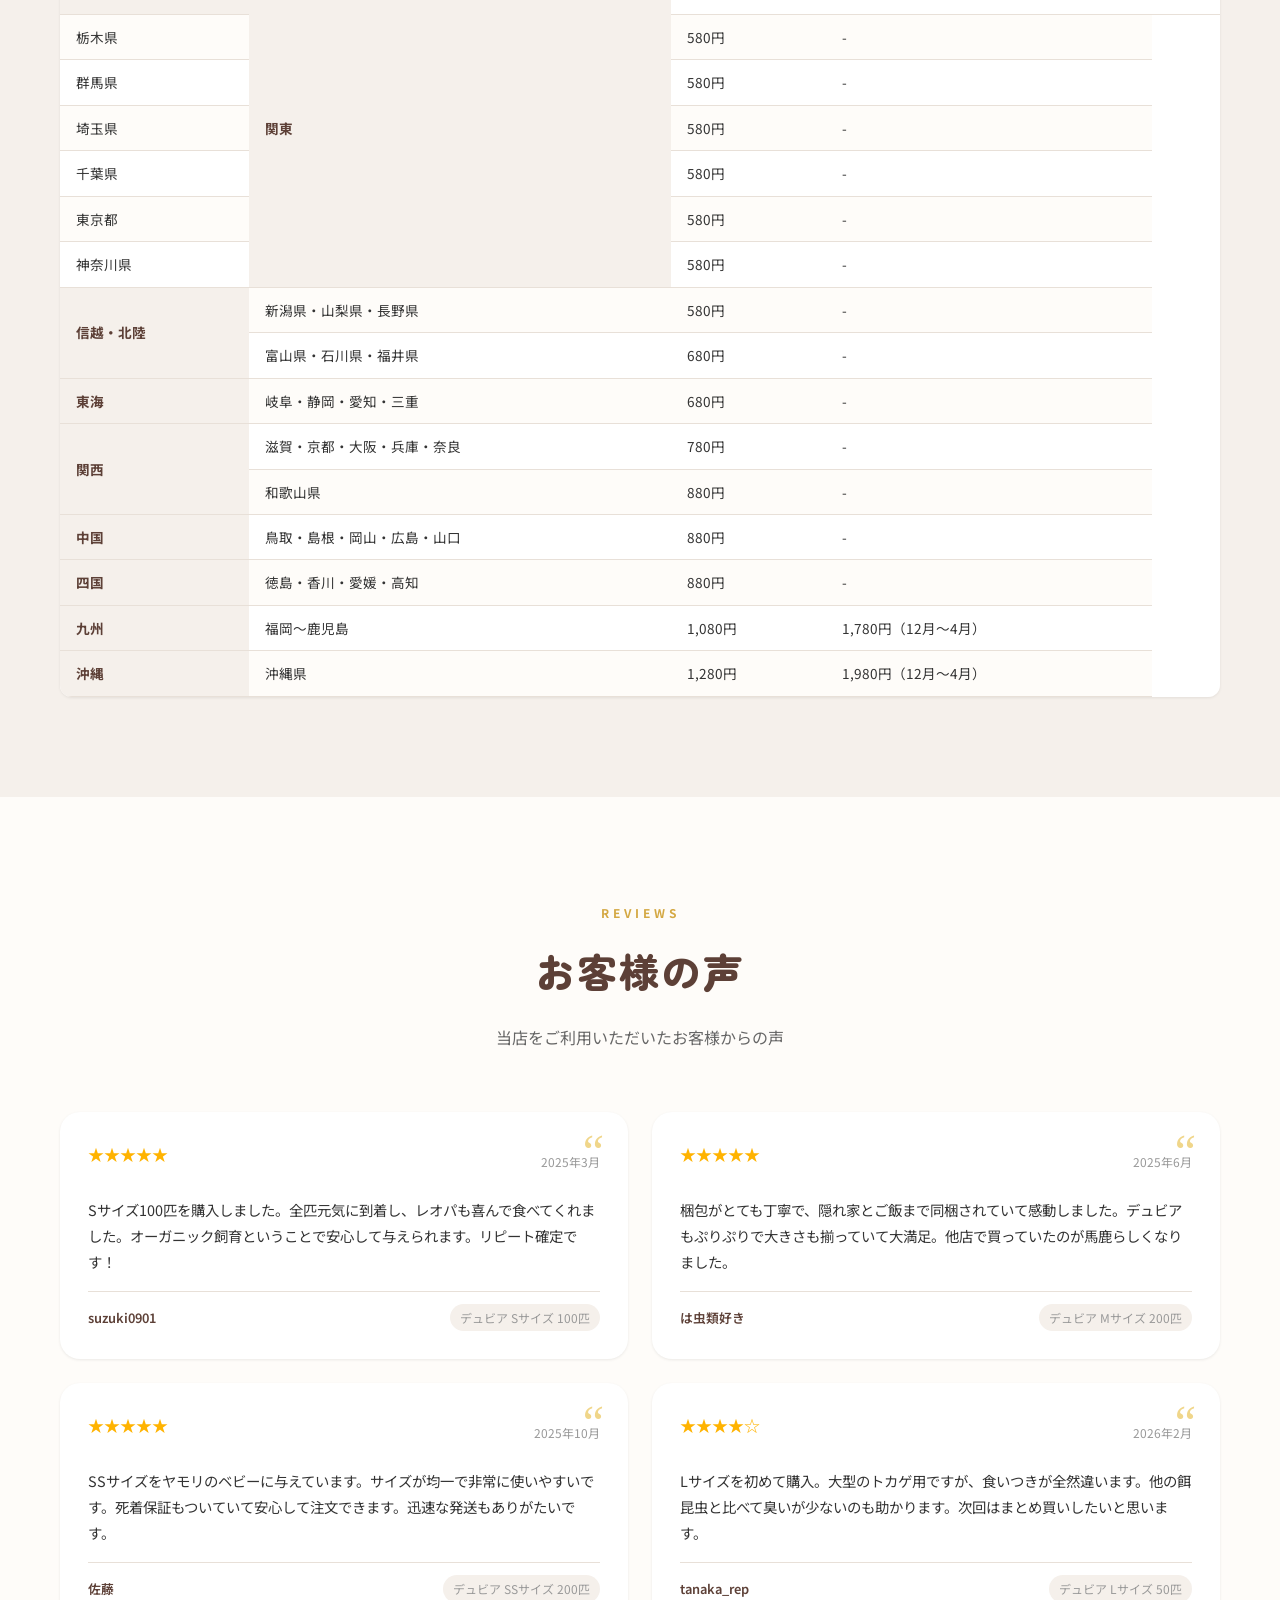
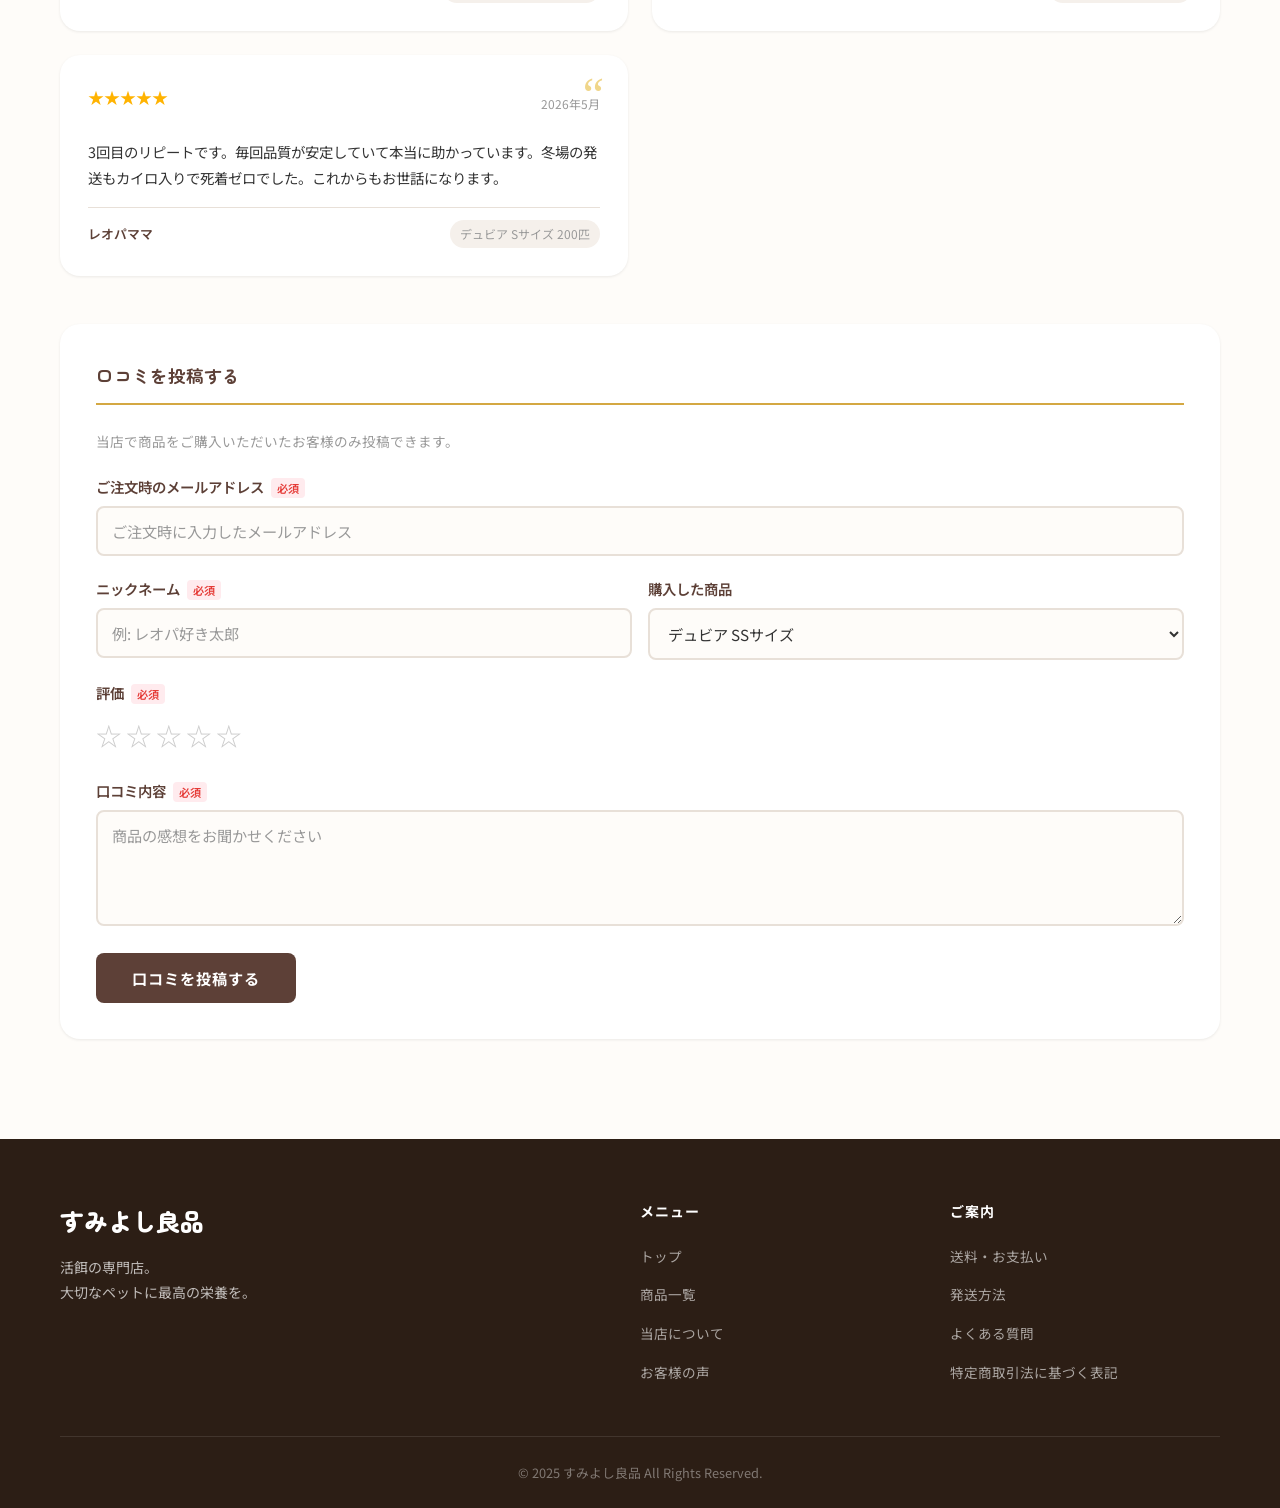
==== commit 0766a6a7: "色分け統一・レイアウト修正・口コミ購入者確認・CSS重複整理" ====
--- a/index.html
+++ b/index.html
@@ -688,7 +688,12 @@
       <!-- 口コミ投稿フォーム -->
       <div class="review-form-wrap">
         <h3 class="review-form-title">口コミを投稿する</h3>
+        <p class="review-form-note">当店で商品をご購入いただいたお客様のみ投稿できます。</p>
         <form id="reviewForm" class="review-form">
+          <div class="form-group">
+            <label for="revOrderEmail">ご注文時のメールアドレス <span class="required">必須</span></label>
+            <input type="email" id="revOrderEmail" required placeholder="ご注文時に入力したメールアドレス">
+          </div>
           <div class="form-row">
             <div class="form-group">
               <label for="revName">ニックネーム <span class="required">必須</span></label>
@@ -1364,12 +1369,30 @@
         showToast('評価を選択してください');
         return;
       }
+      const email = document.getElementById('revOrderEmail').value;
       const name = document.getElementById('revName').value;
       const product = document.getElementById('revProduct').value;
       const text = document.getElementById('revText').value;
+
+      // Formsubmitで店舗に口コミ内容を送信（購入者確認用）
+      const formData = new FormData();
+      formData.append('メールアドレス', email);
+      formData.append('ニックネーム', name);
+      formData.append('商品', product);
+      formData.append('評価', selectedRating + '点');
+      formData.append('口コミ内容', text);
+      formData.append('_subject', '【すみよし良品】新しい口コミが投稿されました');
+      formData.append('_captcha', 'false');
+      formData.append('_template', 'table');
+
+      fetch('https://formsubmit.co/ajax/sumiyoshiryouhin@gmail.com', {
+        method: 'POST',
+        body: formData
+      });
+
+      // 画面に即時表示
       const today = new Date();
       const dateStr = today.getFullYear() + '年' + (today.getMonth() + 1) + '月';
-
       const stars = Array.from({length: 5}, (_, i) =>
         '<span>' + (i < selectedRating ? '★' : '☆') + '</span>'
       ).join('');
@@ -1383,7 +1406,7 @@
         '</div>' +
         '<p class="review-text">' + text.replace(/</g, '&lt;').replace(/>/g, '&gt;') + '</p>' +
         '<div class="review-meta">' +
-          '<span class="review-author">' + name.replace(/</g, '&lt;').replace(/>/g, '&gt;') + ' 様</span>' +
+          '<span class="review-author">' + name.replace(/</g, '&lt;').replace(/>/g, '&gt;') + '</span>' +
           '<span class="review-product">' + product + '</span>' +
         '</div>';
 
@@ -1394,7 +1417,7 @@
         s.textContent = '☆';
         s.classList.remove('active');
       });
-      showToast('口コミを投稿しました。ありがとうございます！');
+      showToast('口コミを投稿しました。確認後に掲載いたします。');
     });
 
     // =============================================
--- a/style.css
+++ b/style.css
@@ -619,8 +619,8 @@
   left: 16px;
   z-index: 10;
   padding: 4px 14px;
-  background: var(--color-l);
-  color: var(--color-white);
+  background: var(--color-accent);
+  color: var(--color-primary-dark);
   font-size: 0.75rem;
   font-weight: 700;
   border-radius: 50px;
@@ -660,10 +660,10 @@
   box-shadow: var(--shadow-md);
 }
 
-.product-size-tag.ss { background: var(--color-ss); }
-.product-size-tag.s { background: var(--color-s); }
-.product-size-tag.m { background: var(--color-m); }
-.product-size-tag.l { background: var(--color-l); }
+.product-size-tag.ss,
+.product-size-tag.s,
+.product-size-tag.m,
+.product-size-tag.l { background: var(--color-primary); }
 
 .product-info {
   padding: 24px;
@@ -868,6 +868,10 @@
   box-shadow: var(--shadow-lg);
 }
 
+.about-card-full {
+  grid-template-columns: 1fr;
+}
+
 .about-card-img {
   height: 100%;
 }
@@ -879,7 +883,7 @@
 }
 
 .about-card-content {
-  padding: 48px 40px 48px 0;
+  padding: 48px 40px;
 }
 
 .about-card-content h3 {
@@ -955,6 +959,16 @@
   grid-template-columns: 1fr 1fr;
   gap: 48px;
   align-items: start;
+}
+
+.shipping-content-full {
+  grid-template-columns: 1fr;
+}
+
+.shipping-content-full .shipping-details {
+  display: grid;
+  grid-template-columns: repeat(2, 1fr);
+  gap: 20px;
 }
 
 .shipping-image {
@@ -1946,26 +1960,6 @@
   border-radius: 50px;
 }
 
-/* about-card 画像なし版 */
-.about-card-full {
-  grid-template-columns: 1fr;
-}
-
-.about-card-full .about-card-content {
-  padding: 48px;
-}
-
-/* shipping 画像なし版 */
-.shipping-content-full {
-  grid-template-columns: 1fr;
-}
-
-.shipping-content-full .shipping-details {
-  display: grid;
-  grid-template-columns: repeat(2, 1fr);
-  gap: 20px;
-}
-
 /* 口コミヘッダー（星＋日付） */
 .review-header {
   display: flex;
@@ -1986,6 +1980,12 @@
   border-radius: var(--radius-lg);
   padding: 36px;
   box-shadow: var(--shadow-sm);
+}
+
+.review-form-note {
+  font-size: 0.85rem;
+  color: var(--color-text-muted);
+  margin-bottom: 20px;
 }
 
 .review-form-title {
@@ -2591,9 +2591,9 @@
     padding: 18px;
   }
 
-  /* about・発送 画像なし版 */
+  /* about・発送 */
   .about-card-full .about-card-content {
-    padding: 24px;
+    padding: 20px;
   }
 
   .shipping-content-full .shipping-details {
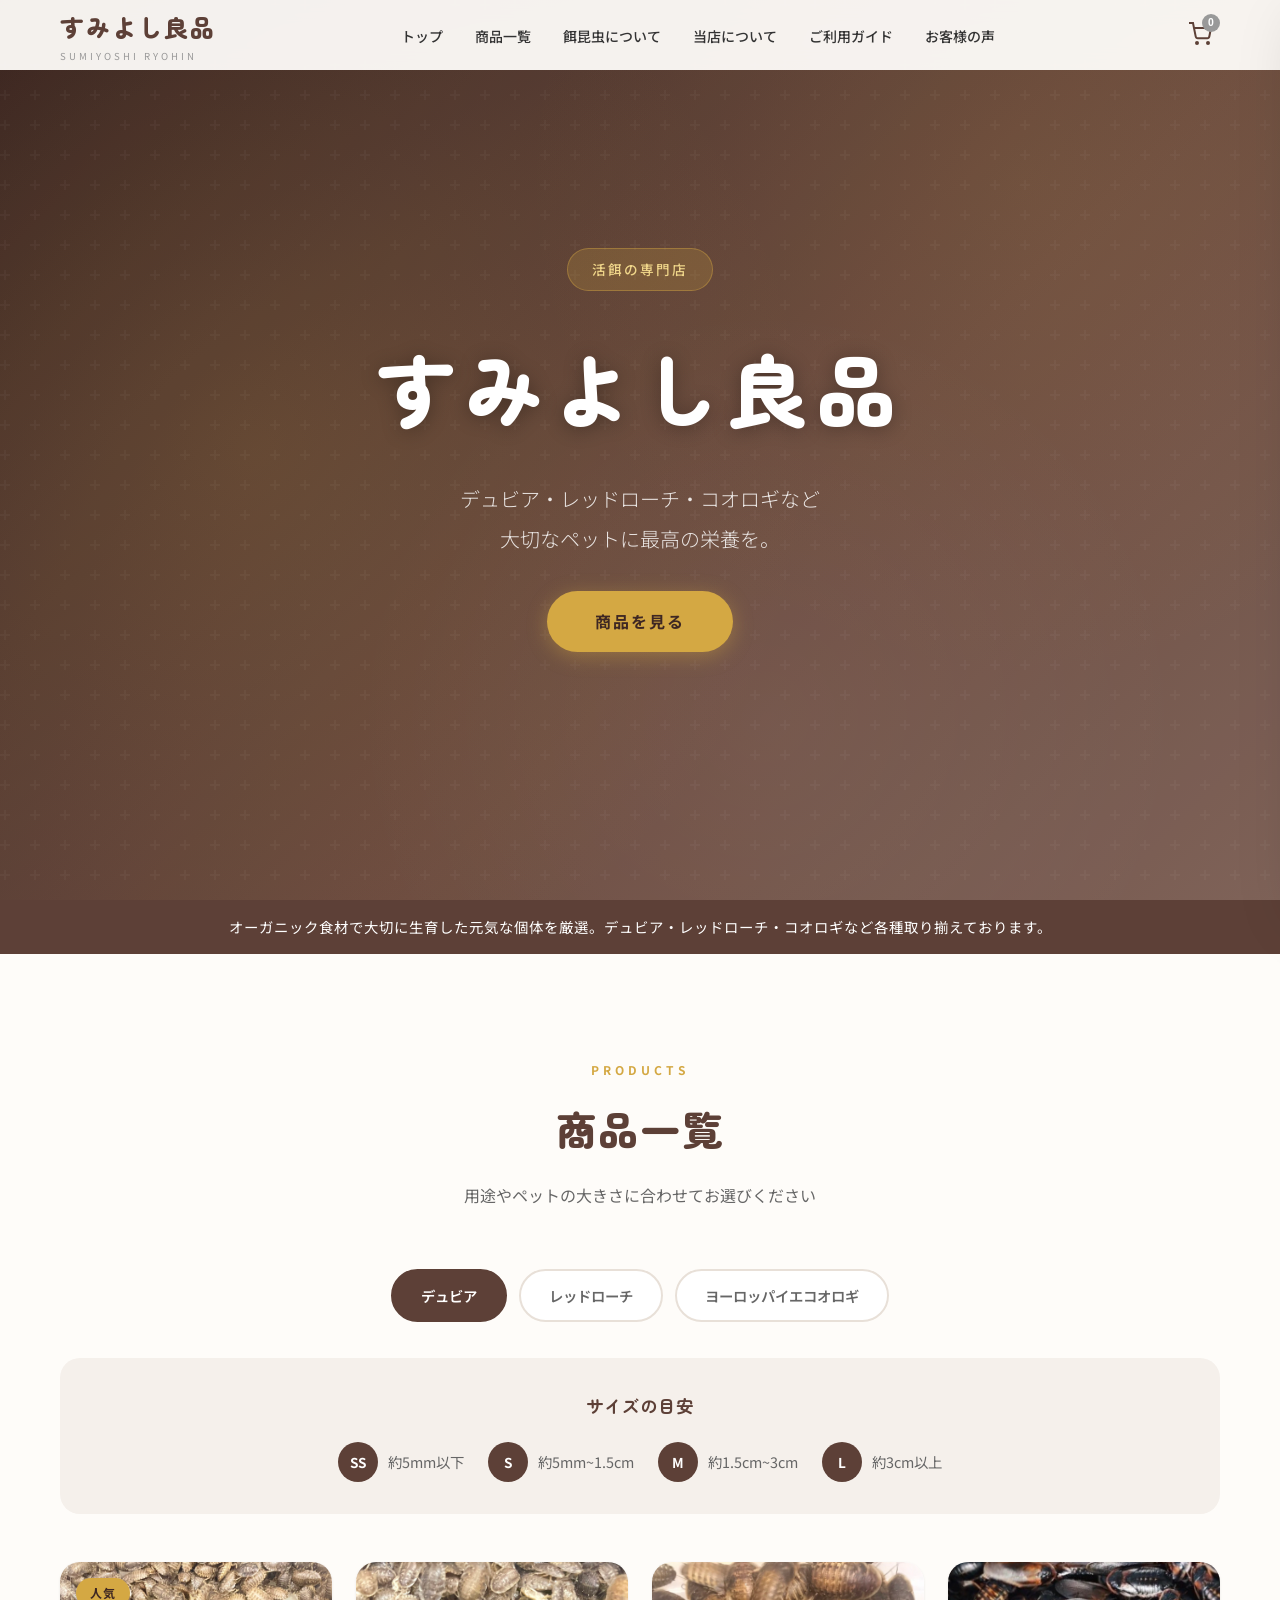
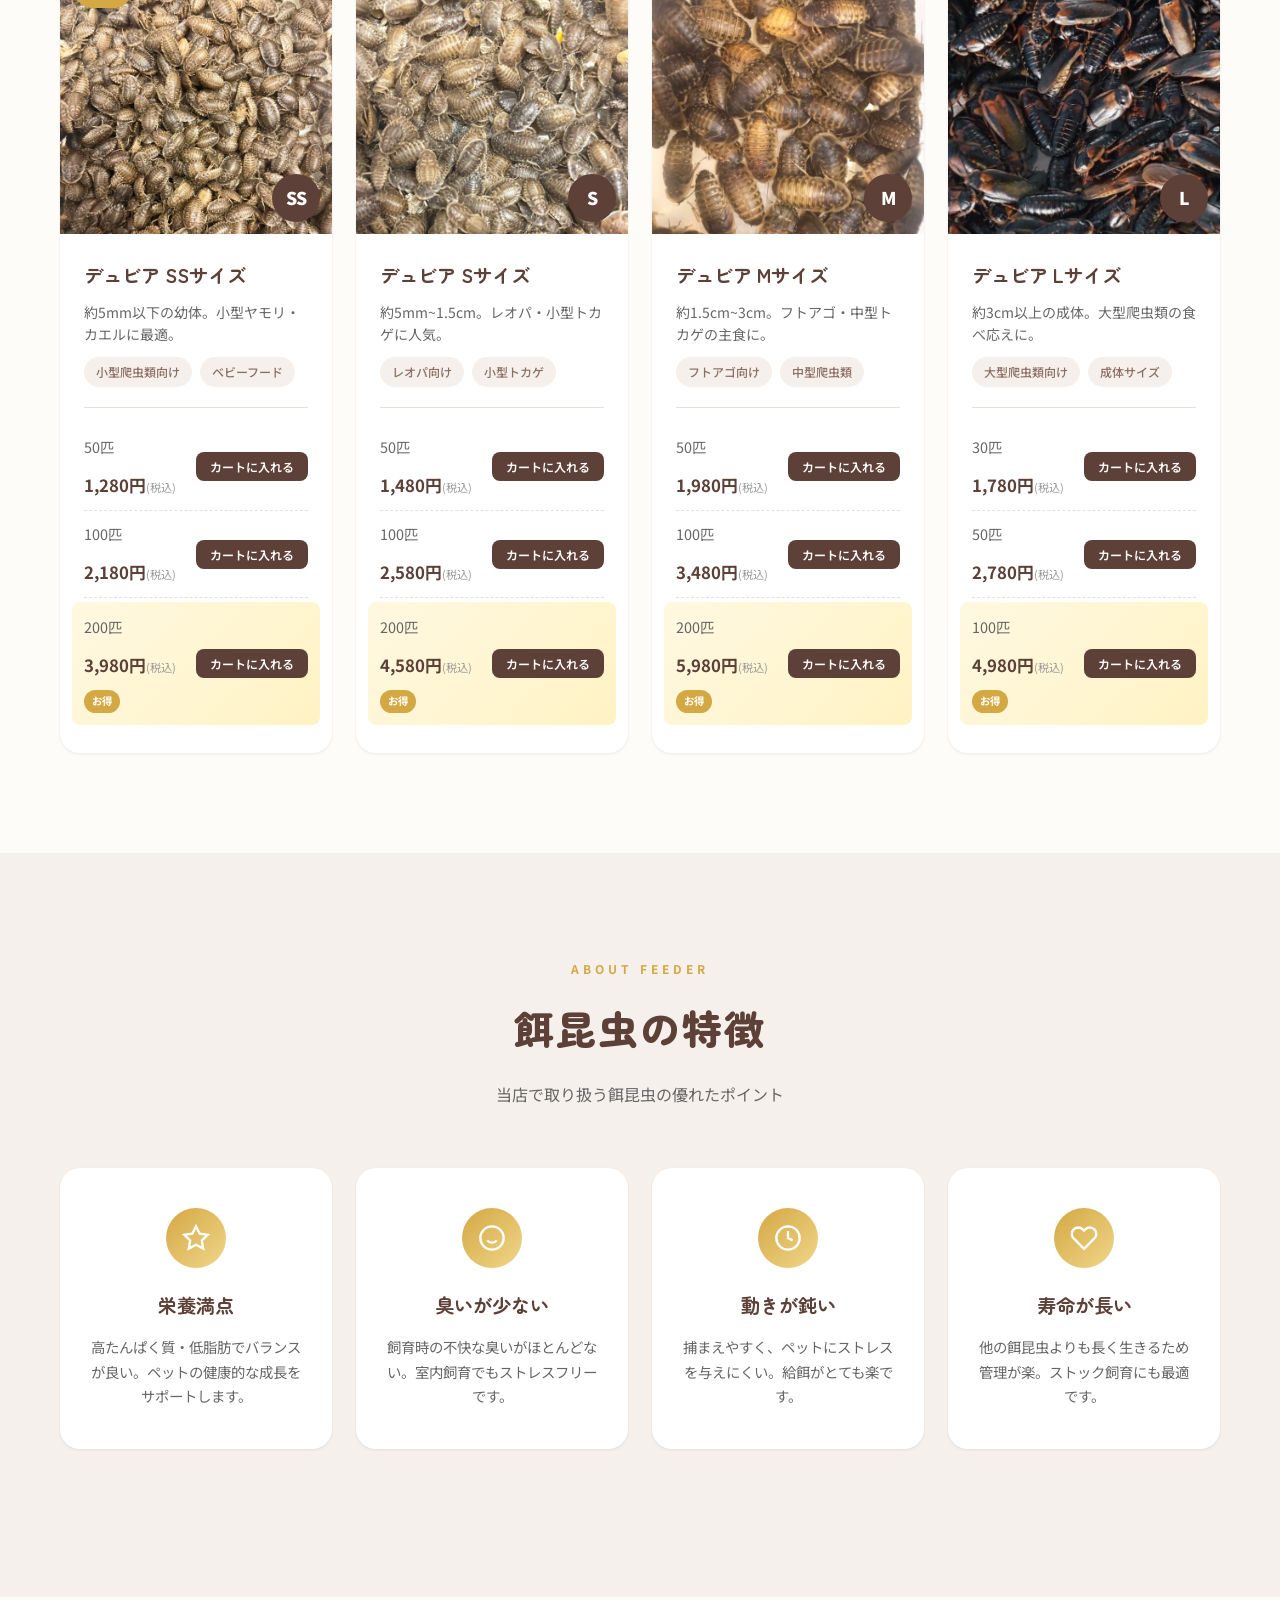
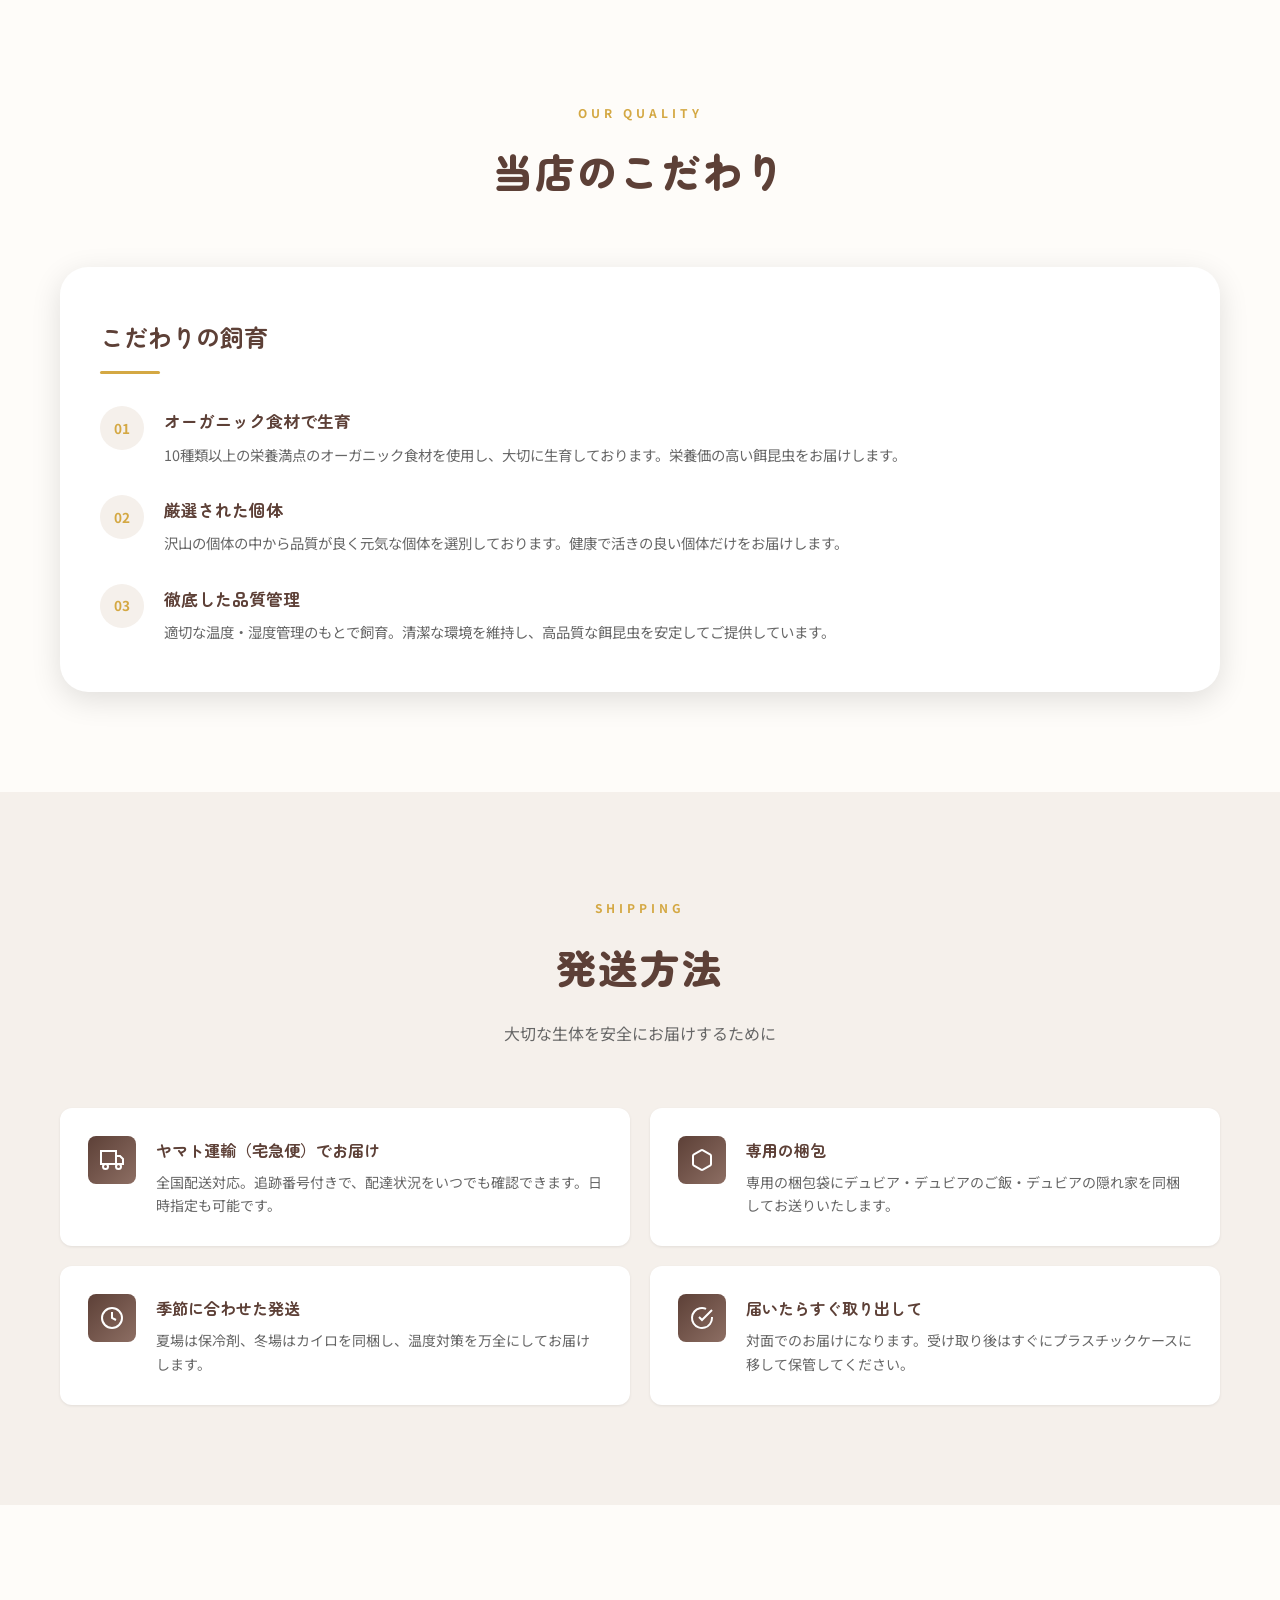
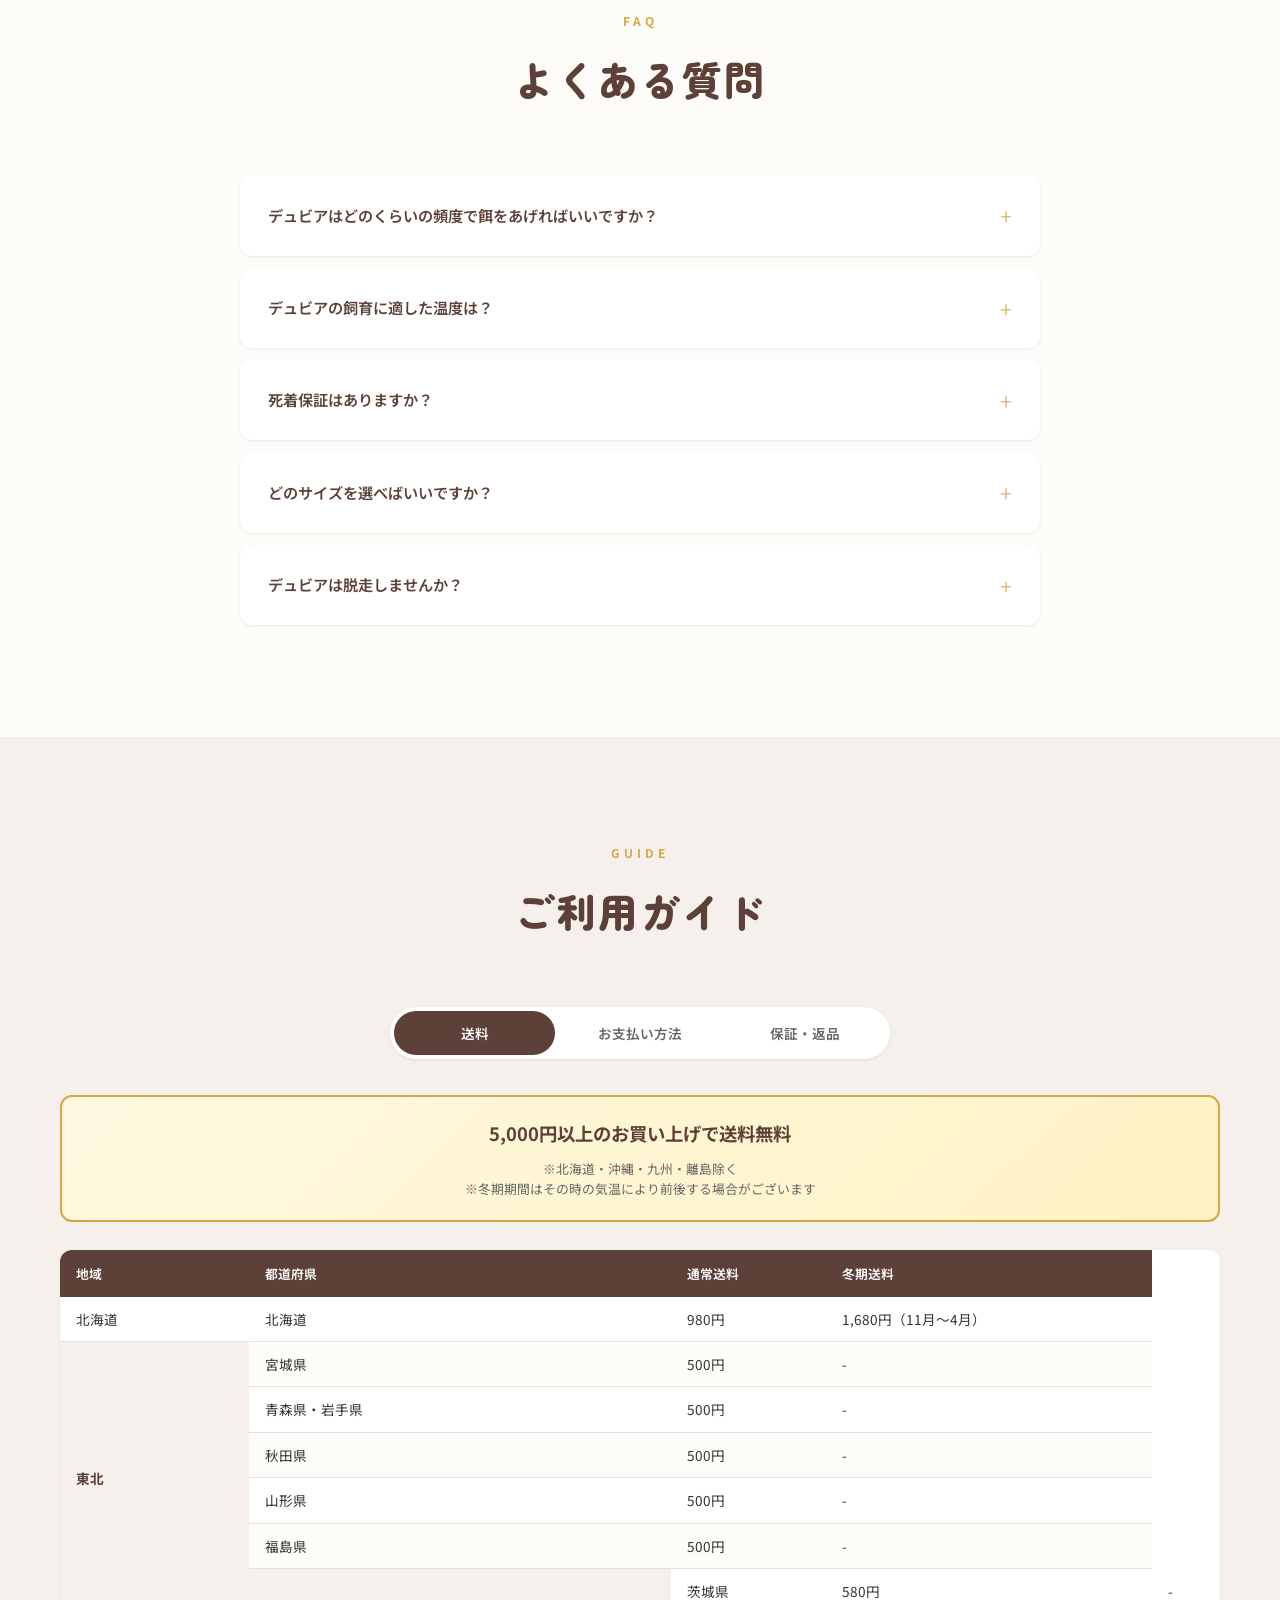
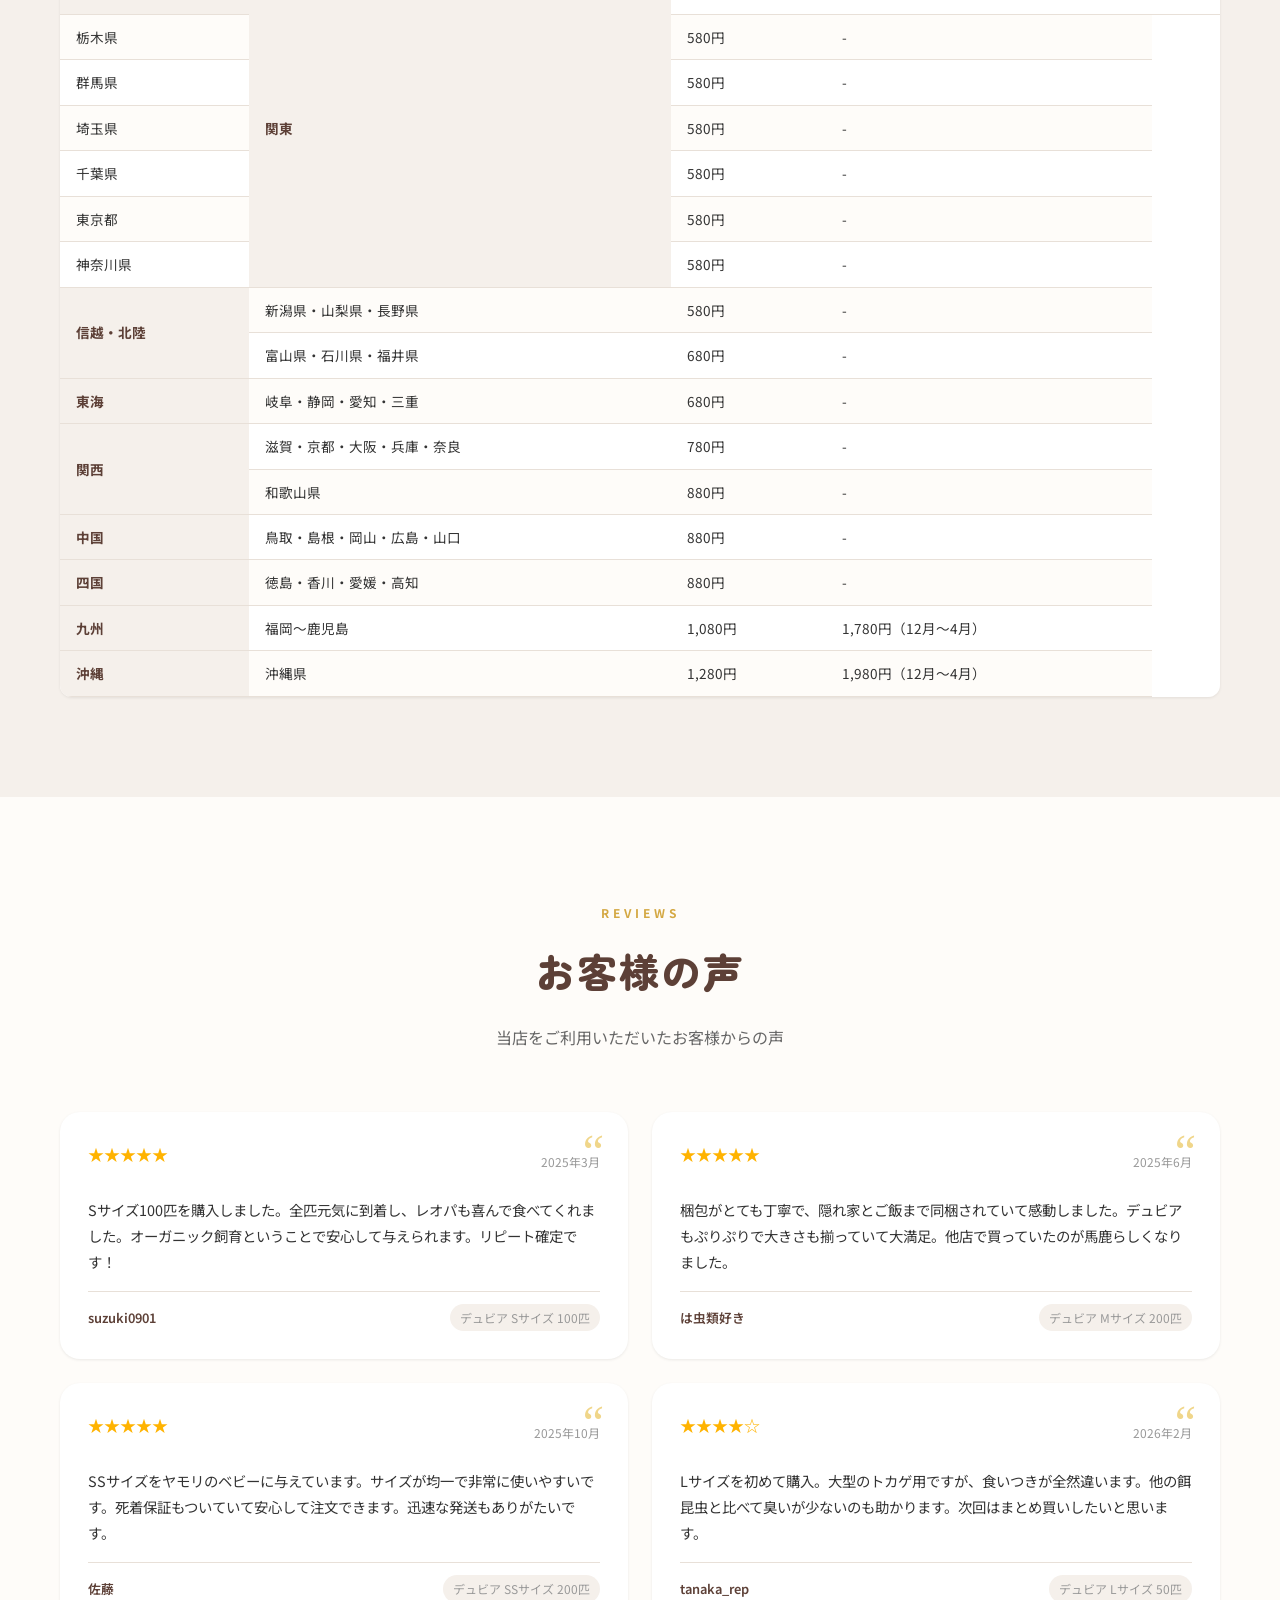
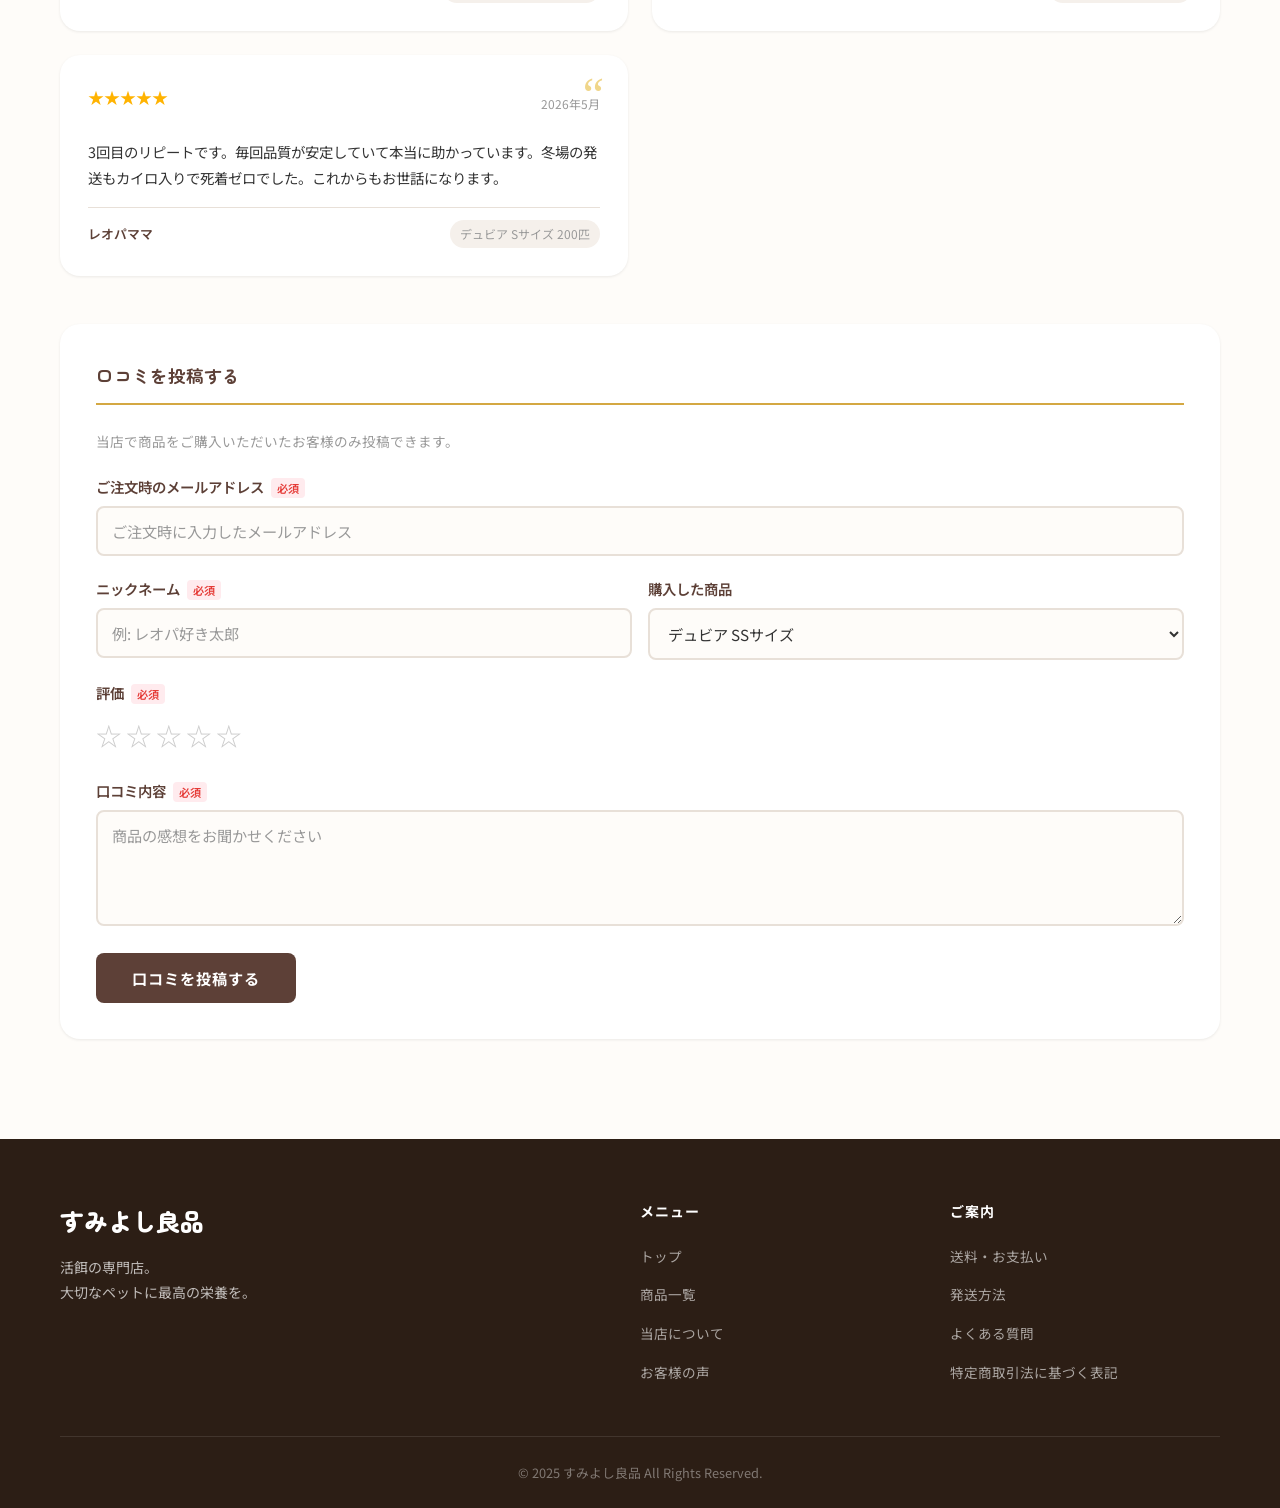
==== commit 8c9bbdf6: "ナビ・セクション名を餌昆虫全般に統一、カートバッジ色変更、CSS整理" ====
--- a/index.html
+++ b/index.html
@@ -43,7 +43,7 @@
         <ul>
           <li><a href="#top">トップ</a></li>
           <li><a href="#products">商品一覧</a></li>
-          <li><a href="#merit">デュビアとは</a></li>
+          <li><a href="#merit">餌昆虫について</a></li>
           <li><a href="#about">当店について</a></li>
           <li><a href="#guide">ご利用ガイド</a></li>
           <li><a href="#reviews">お客様の声</a></li>
@@ -333,13 +333,13 @@
     </div>
   </section>
 
-  <!-- デュビアの良い所 -->
+  <!-- 餌昆虫について -->
   <section class="section merit-section" id="merit">
     <div class="container">
       <div class="section-header">
-        <span class="section-label">MERIT</span>
-        <h2 class="section-title">デュビアの良い所</h2>
-        <p class="section-desc">餌昆虫の中でも特に優れた特徴を持っています</p>
+        <span class="section-label">ABOUT FEEDER</span>
+        <h2 class="section-title">餌昆虫の特徴</h2>
+        <p class="section-desc">当店で取り扱う餌昆虫の優れたポイント</p>
       </div>
 
       <div class="merit-grid">
--- a/style.css
+++ b/style.css
@@ -26,10 +26,7 @@
   --color-white: #FFFFFF;
   --color-border: #E8E0D8;
   --color-success: #4CAF50;
-  --color-ss: #8BC34A;
-  --color-s: #42A5F5;
-  --color-m: #FF9800;
-  --color-l: #E53935;
+  --color-danger: #E53935;
   --font-main: 'Noto Sans JP', 'Hiragino Kaku Gothic ProN', 'Hiragino Sans', Meiryo, sans-serif;
   --font-display: 'Zen Maru Gothic', 'Noto Sans JP', sans-serif;
   --shadow-sm: 0 1px 3px rgba(0,0,0,0.08);
@@ -199,7 +196,7 @@
 }
 
 .cart-count.has-items {
-  background: var(--color-l);
+  background: var(--color-accent);
   animation: cartBounce 0.4s ease;
 }
 
@@ -566,11 +563,6 @@
   font-weight: 700;
   color: var(--color-white);
 }
-
-.size-label.ss { background: var(--color-ss); }
-.size-label.s { background: var(--color-s); }
-.size-label.m { background: var(--color-m); }
-.size-label.l { background: var(--color-l); }
 
 .size-label-simple {
   display: inline-flex;
@@ -1335,7 +1327,7 @@
 }
 
 .cart-item-remove:hover {
-  color: var(--color-l);
+  color: var(--color-danger);
 }
 
 .cart-item-remove svg {
@@ -1562,7 +1554,7 @@
 
 .required {
   font-size: 0.7rem;
-  color: var(--color-l);
+  color: var(--color-danger);
   background: #FFEBEE;
   padding: 2px 6px;
   border-radius: 4px;
@@ -1643,7 +1635,7 @@
 }
 
 .zip-hint.zip-error {
-  color: var(--color-l);
+  color: var(--color-danger);
 }
 
 /* 支払い方法ヒント */
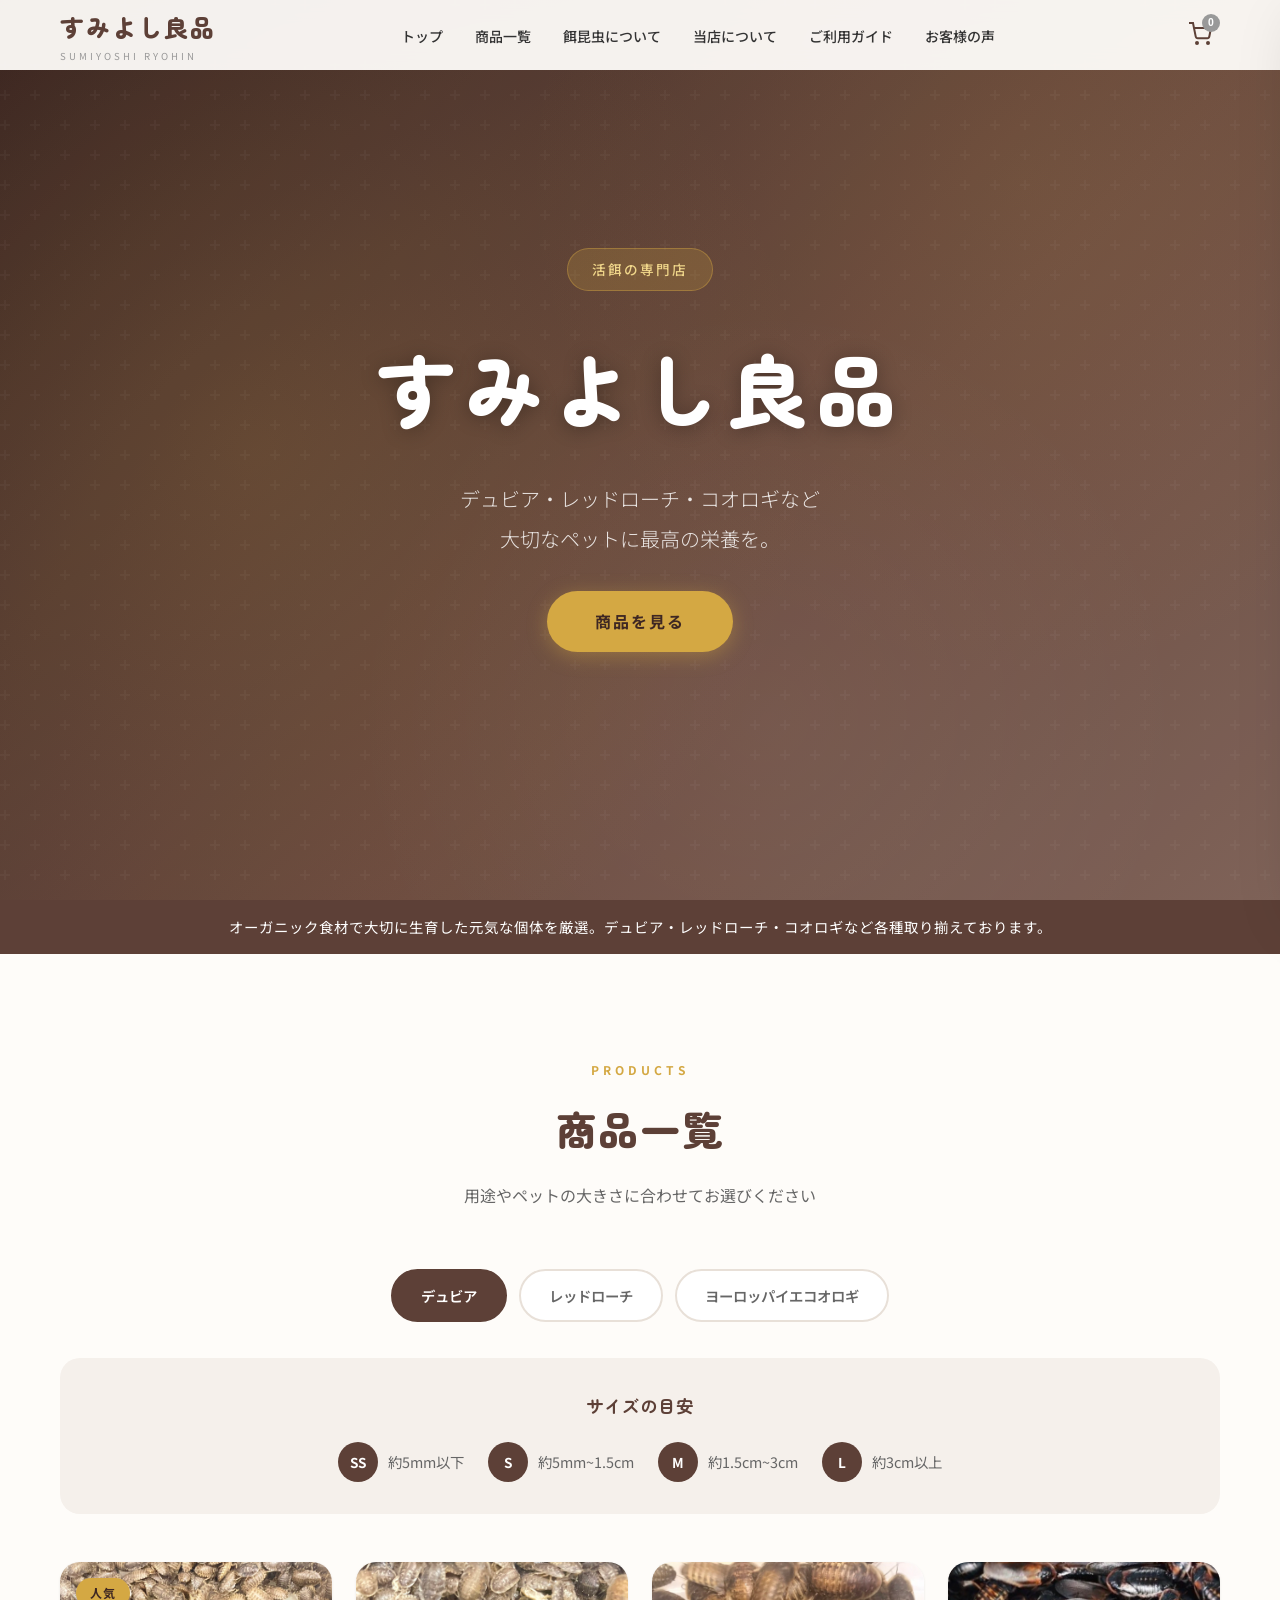
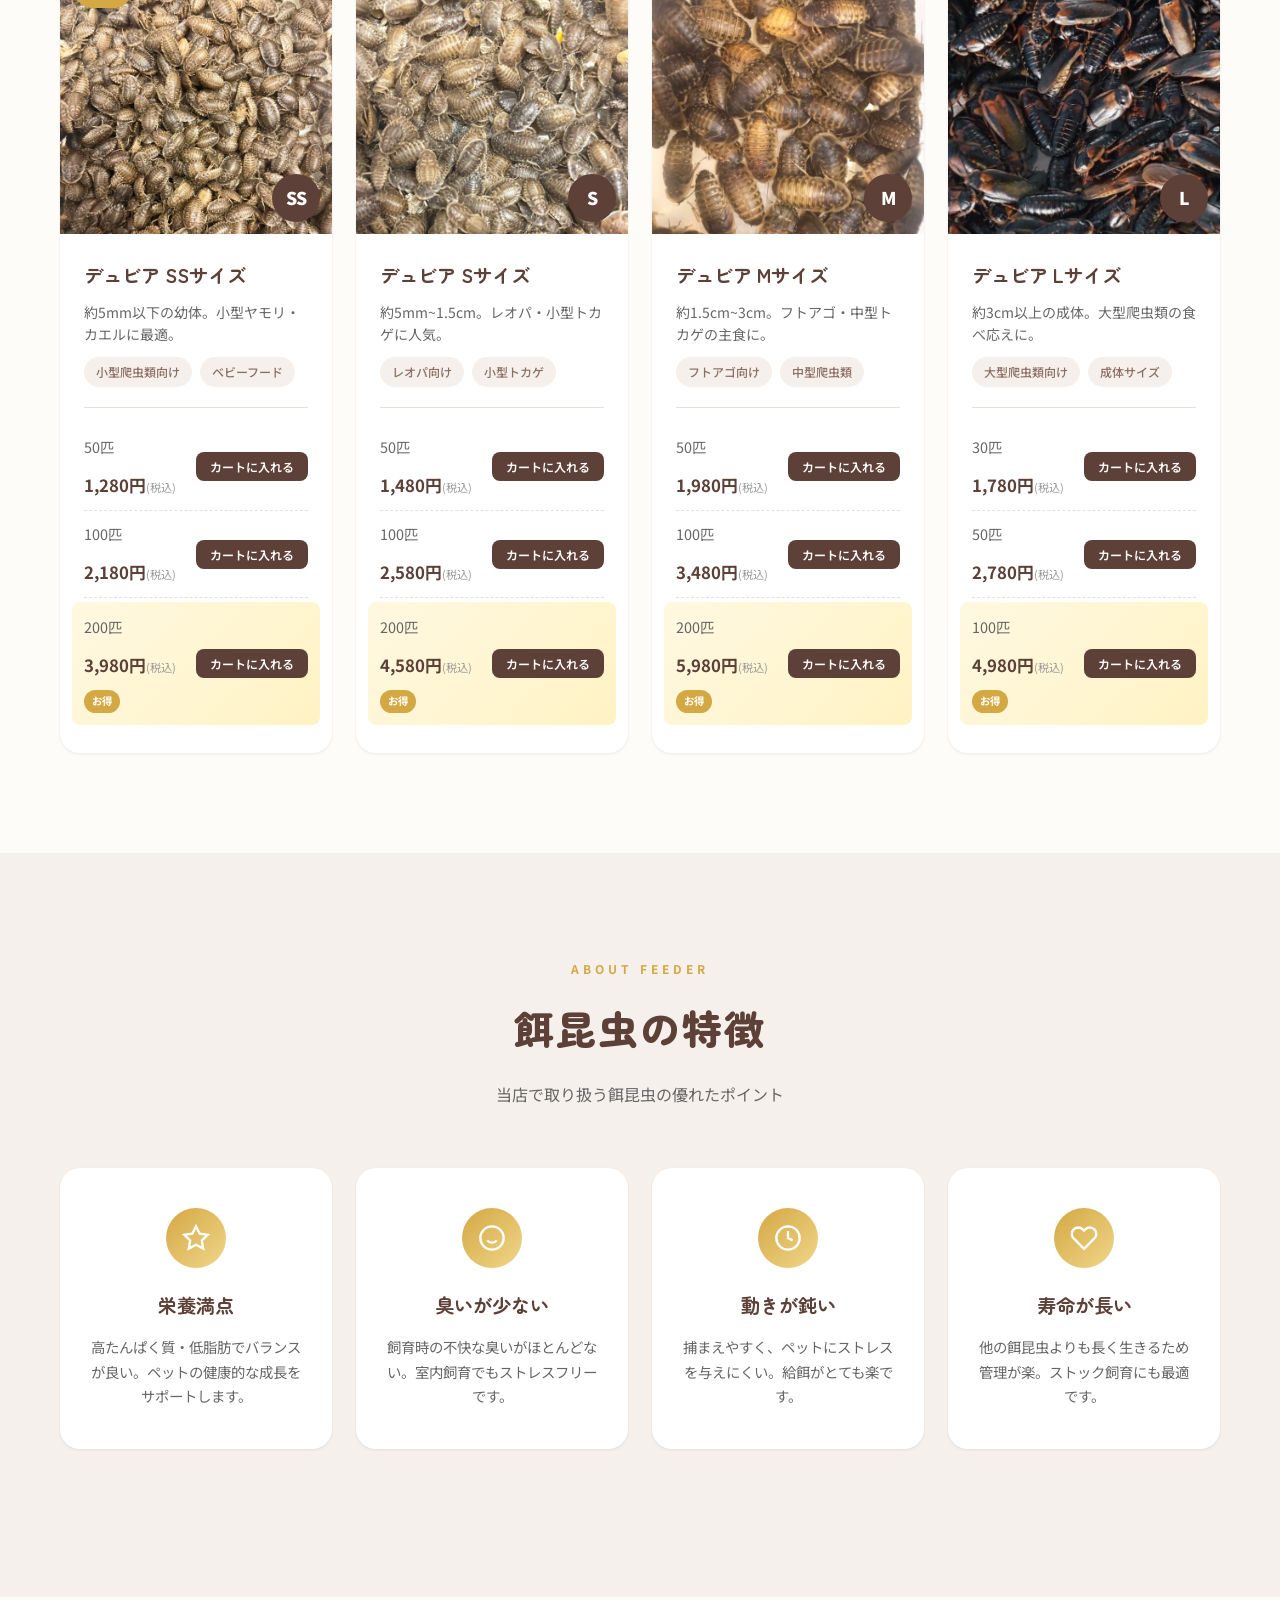
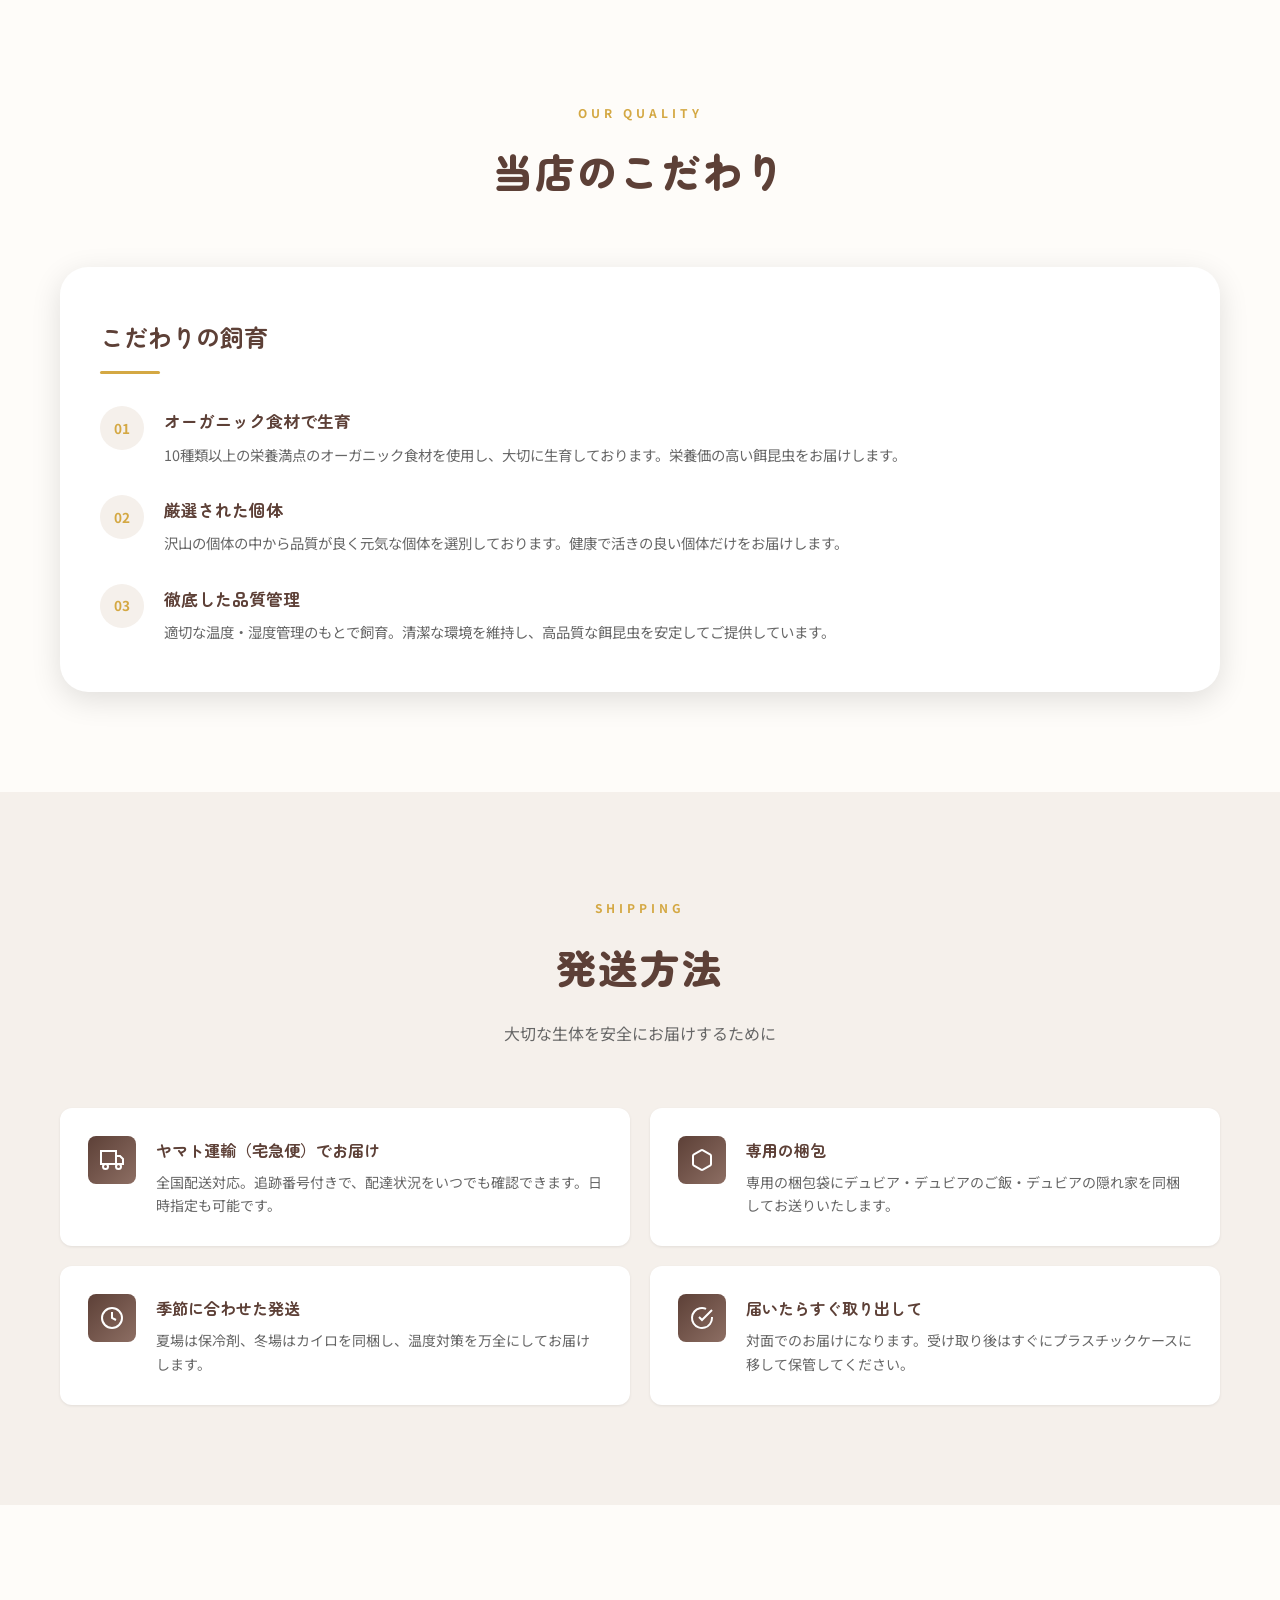
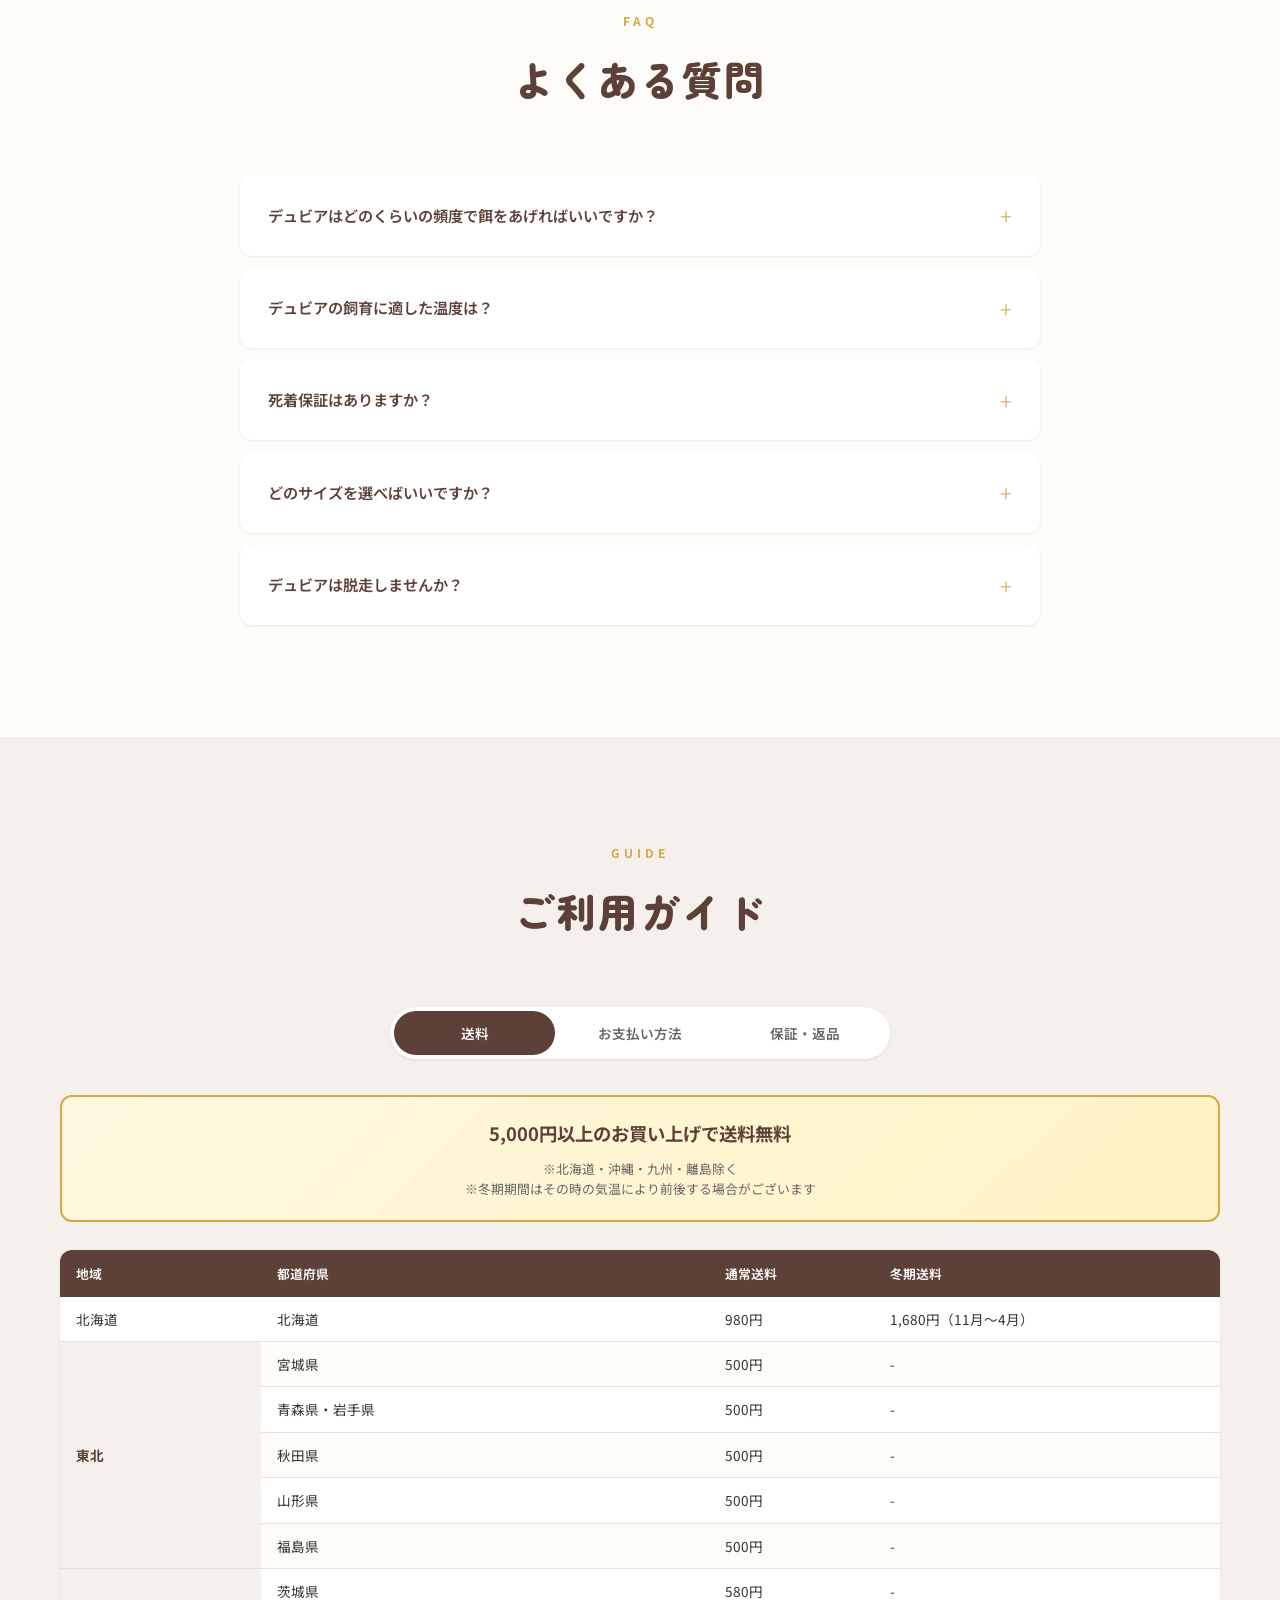
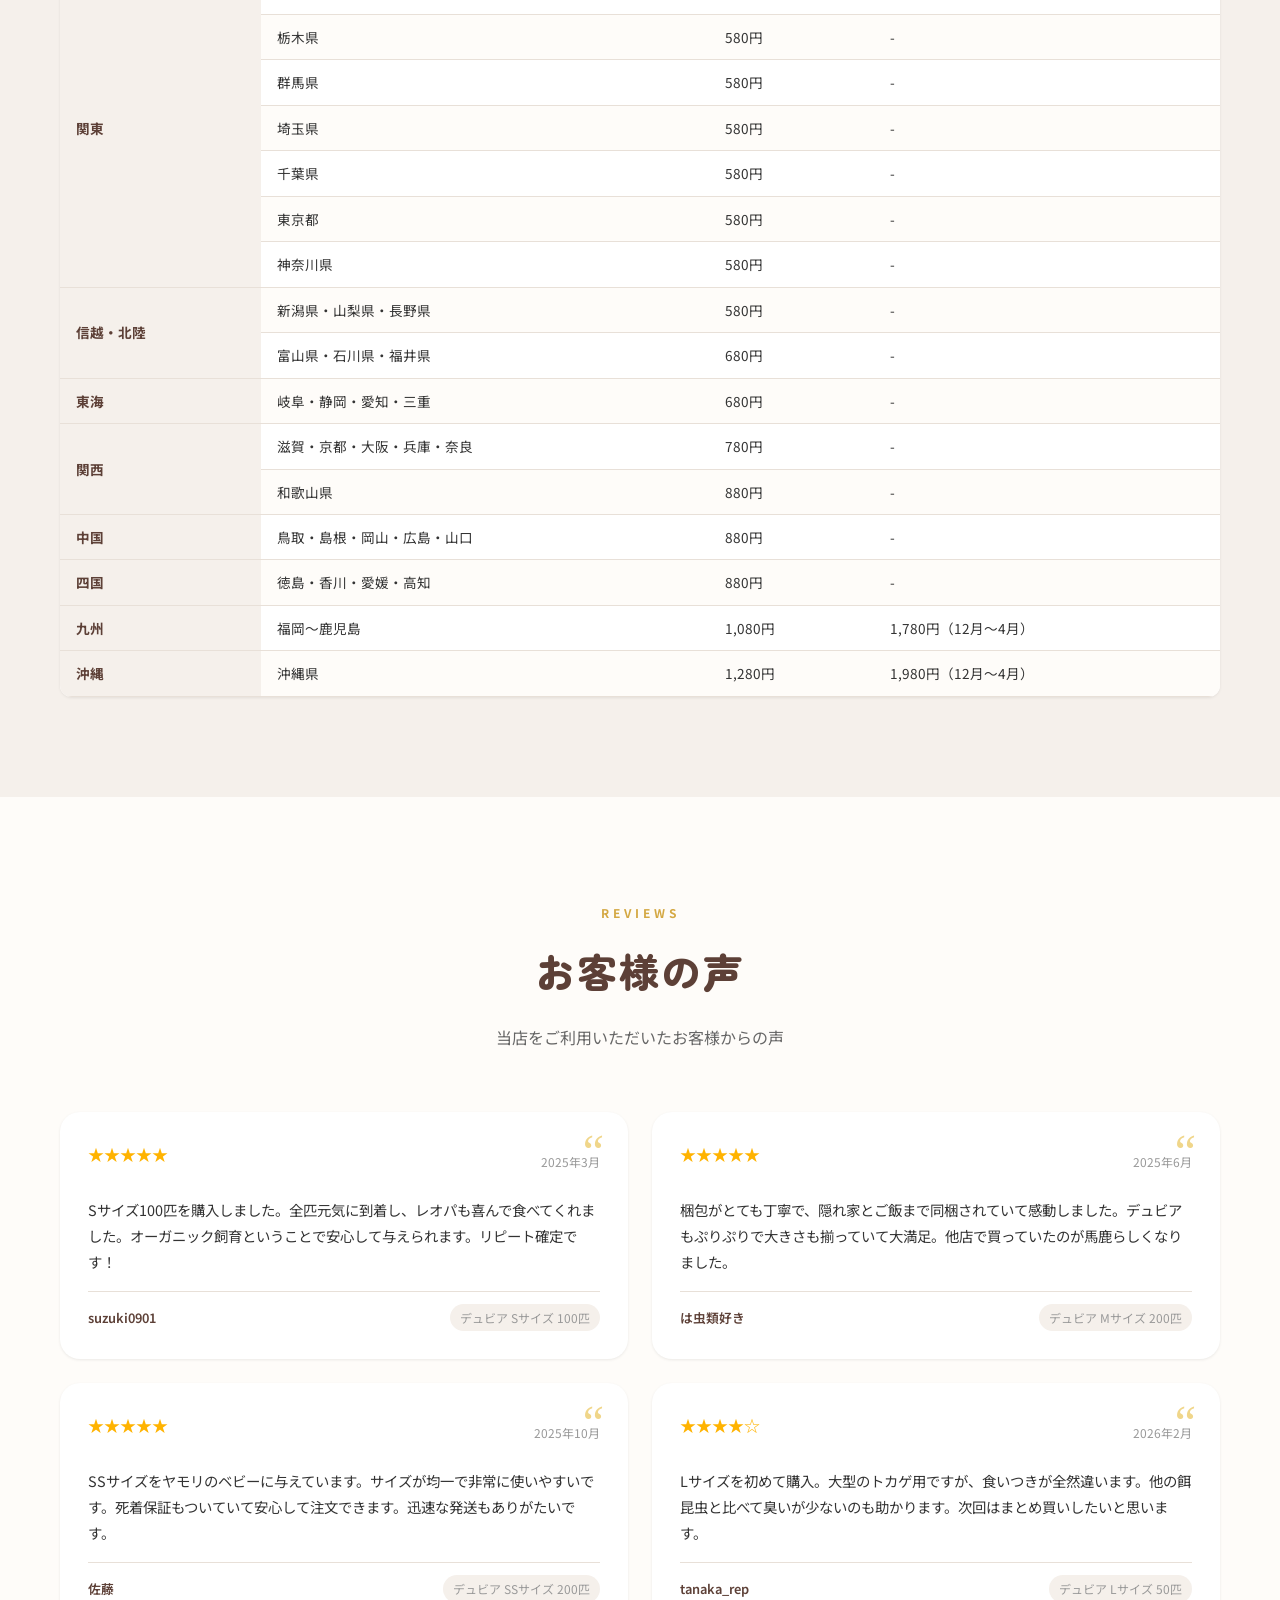
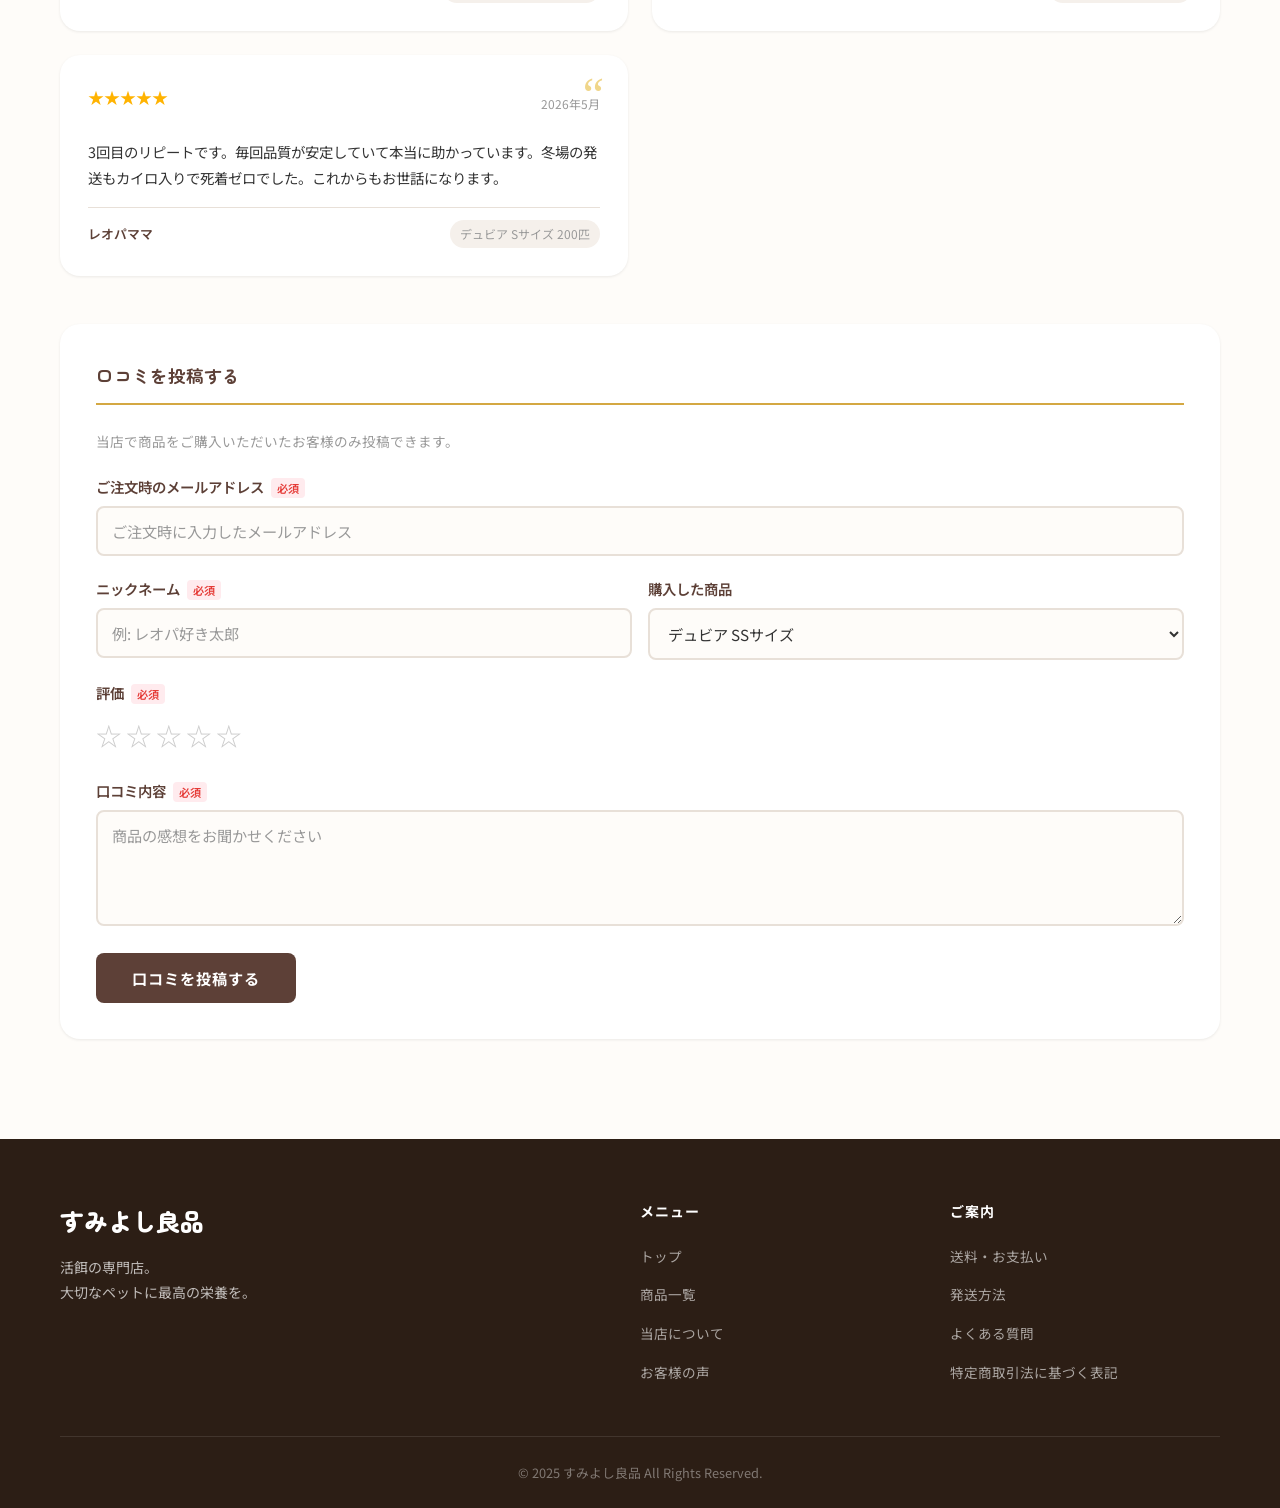
==== commit eb009fa7: "送料テーブルの東北rowspan修正" ====
--- a/index.html
+++ b/index.html
@@ -534,7 +534,7 @@
             </thead>
             <tbody>
               <tr><td rowspan="1">北海道</td><td>北海道</td><td>980円</td><td>1,680円（11月〜4月）</td></tr>
-              <tr class="area-header"><td rowspan="6">東北</td><td>宮城県</td><td>500円</td><td>-</td></tr>
+              <tr class="area-header"><td rowspan="5">東北</td><td>宮城県</td><td>500円</td><td>-</td></tr>
               <tr><td>青森県・岩手県</td><td>500円</td><td>-</td></tr>
               <tr><td>秋田県</td><td>500円</td><td>-</td></tr>
               <tr><td>山形県</td><td>500円</td><td>-</td></tr>
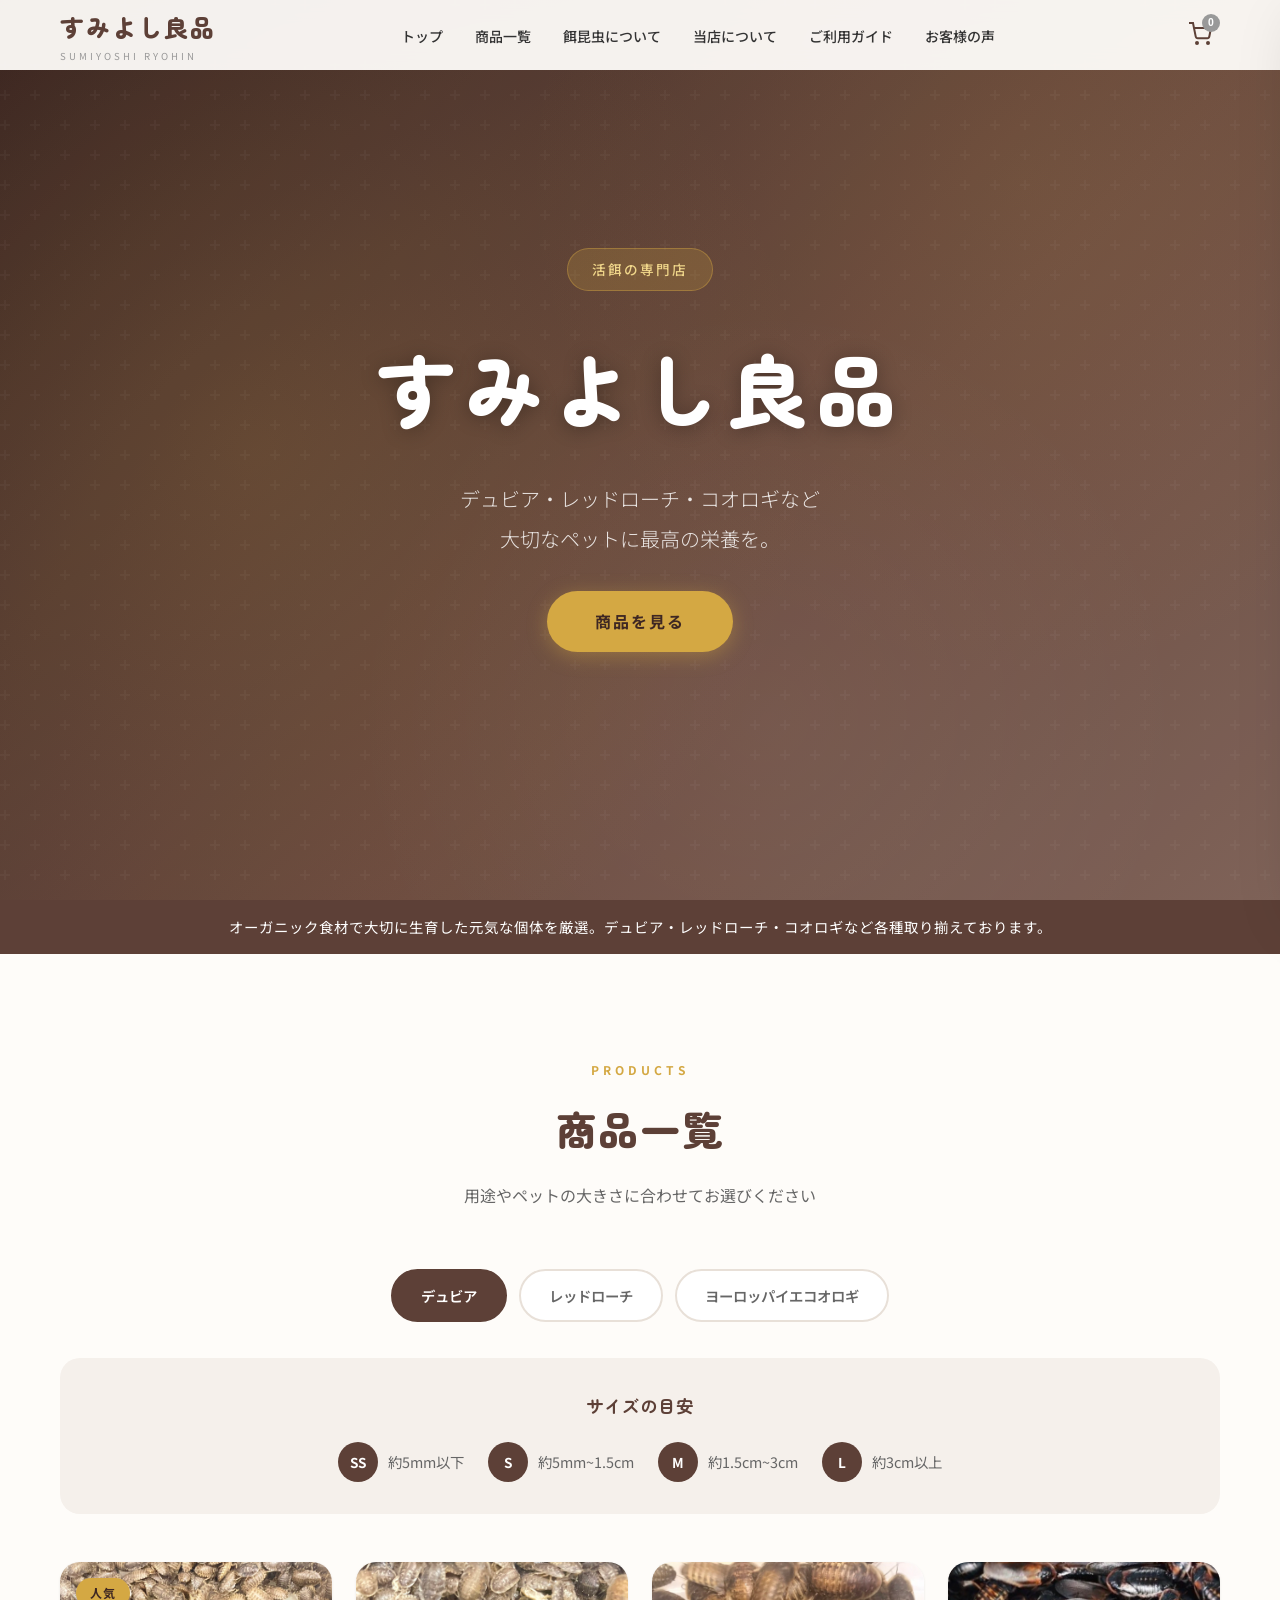
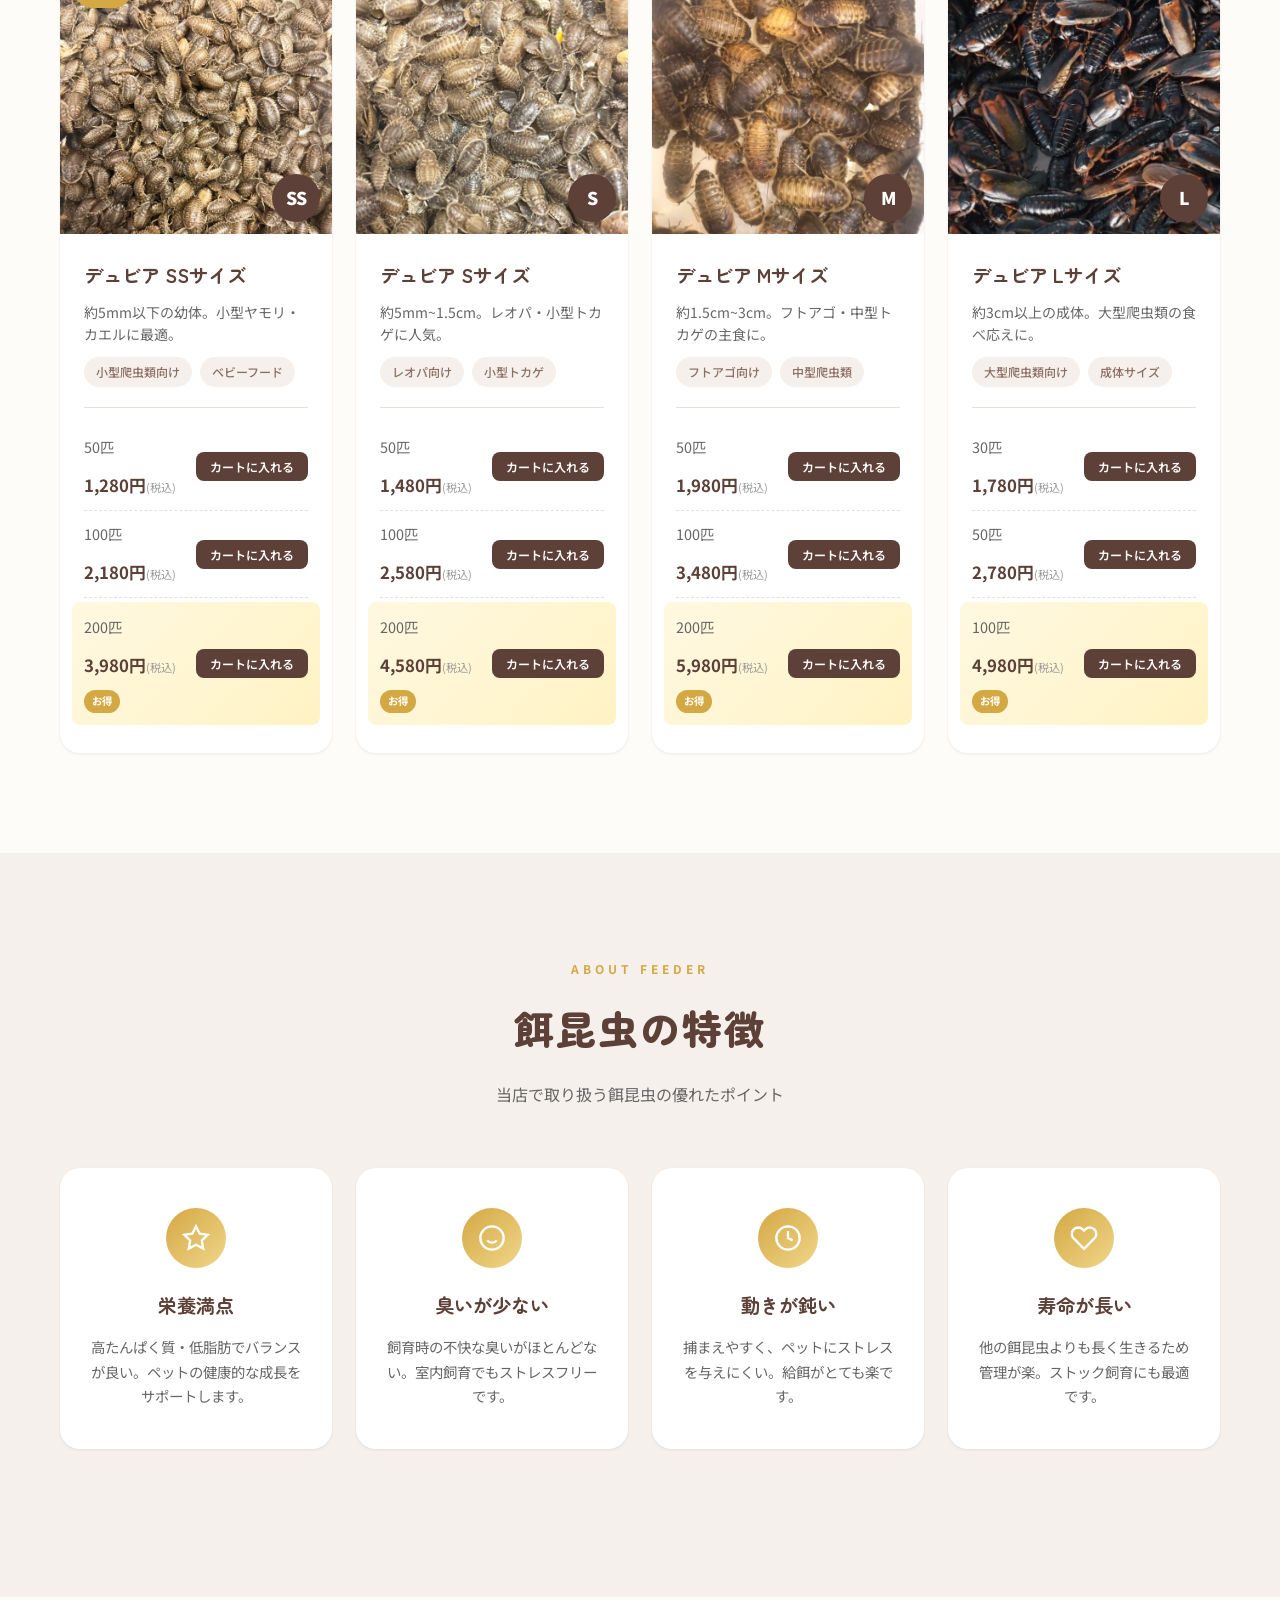
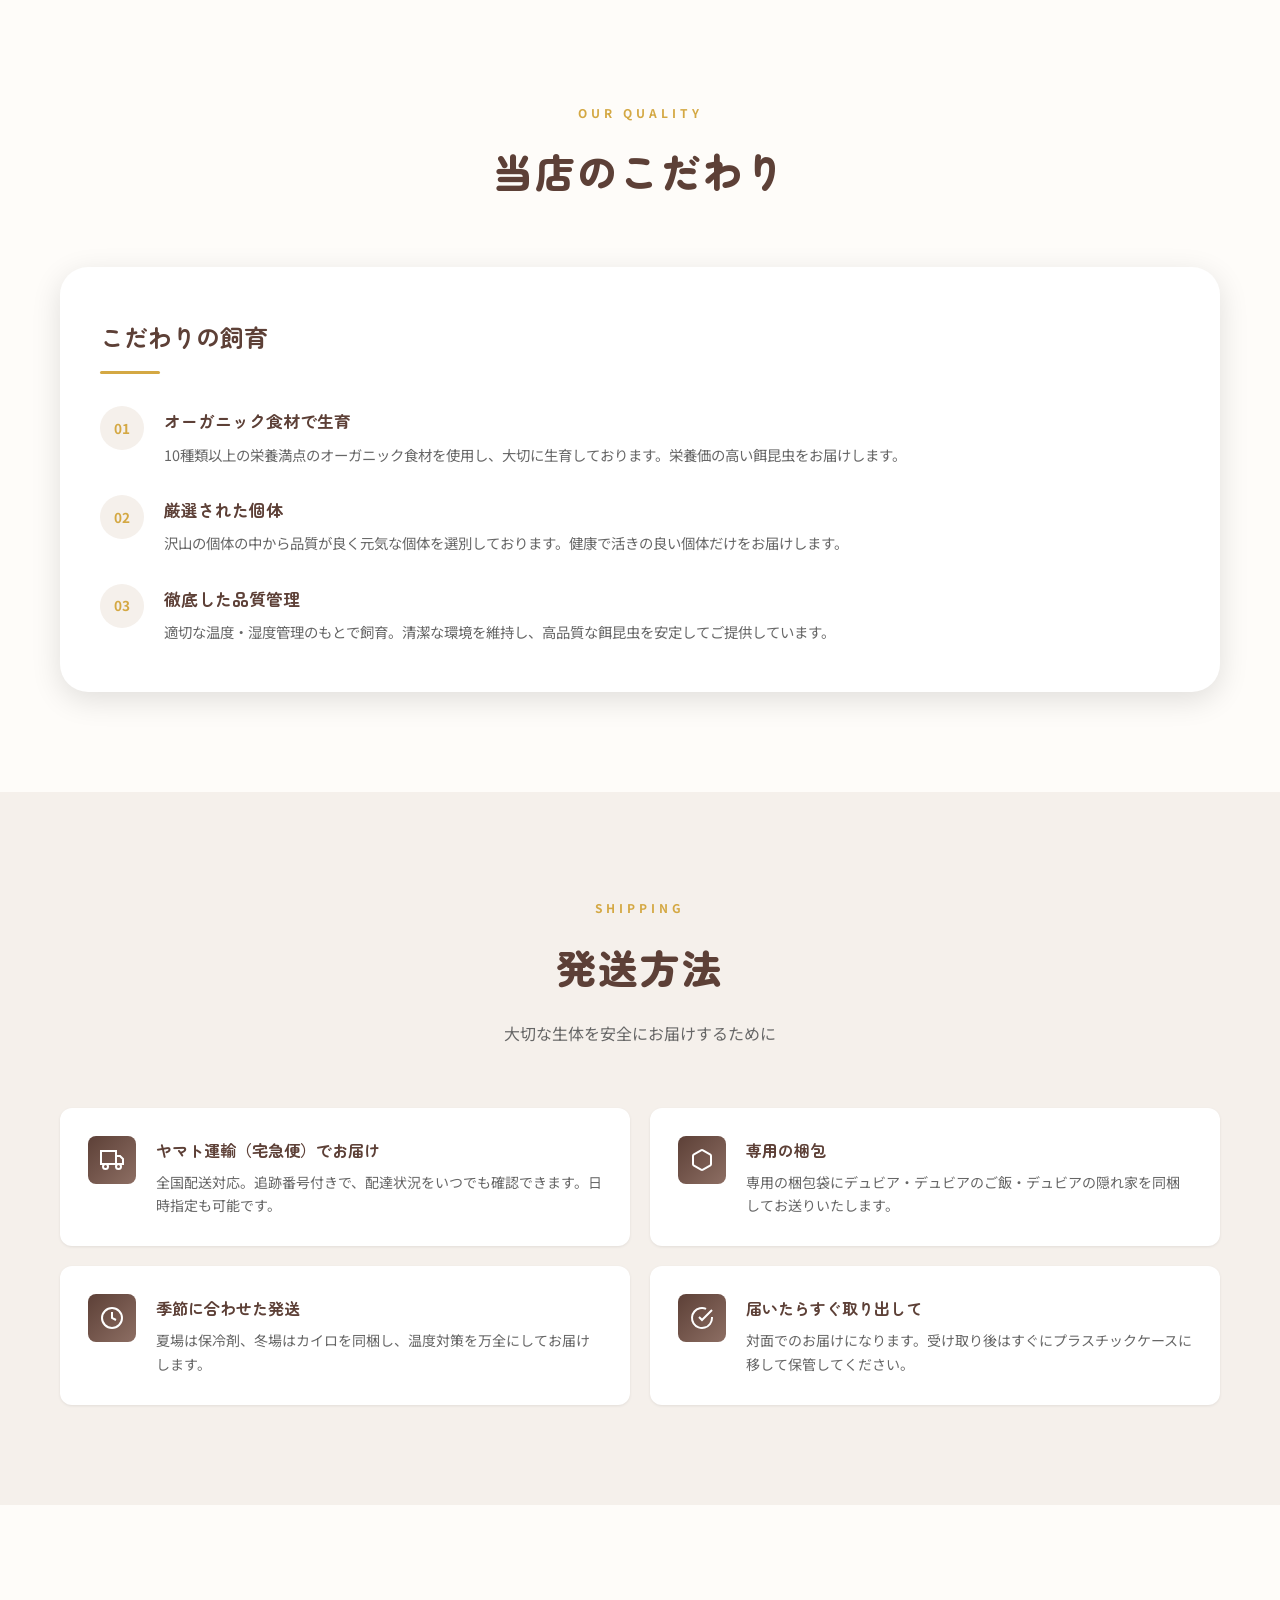
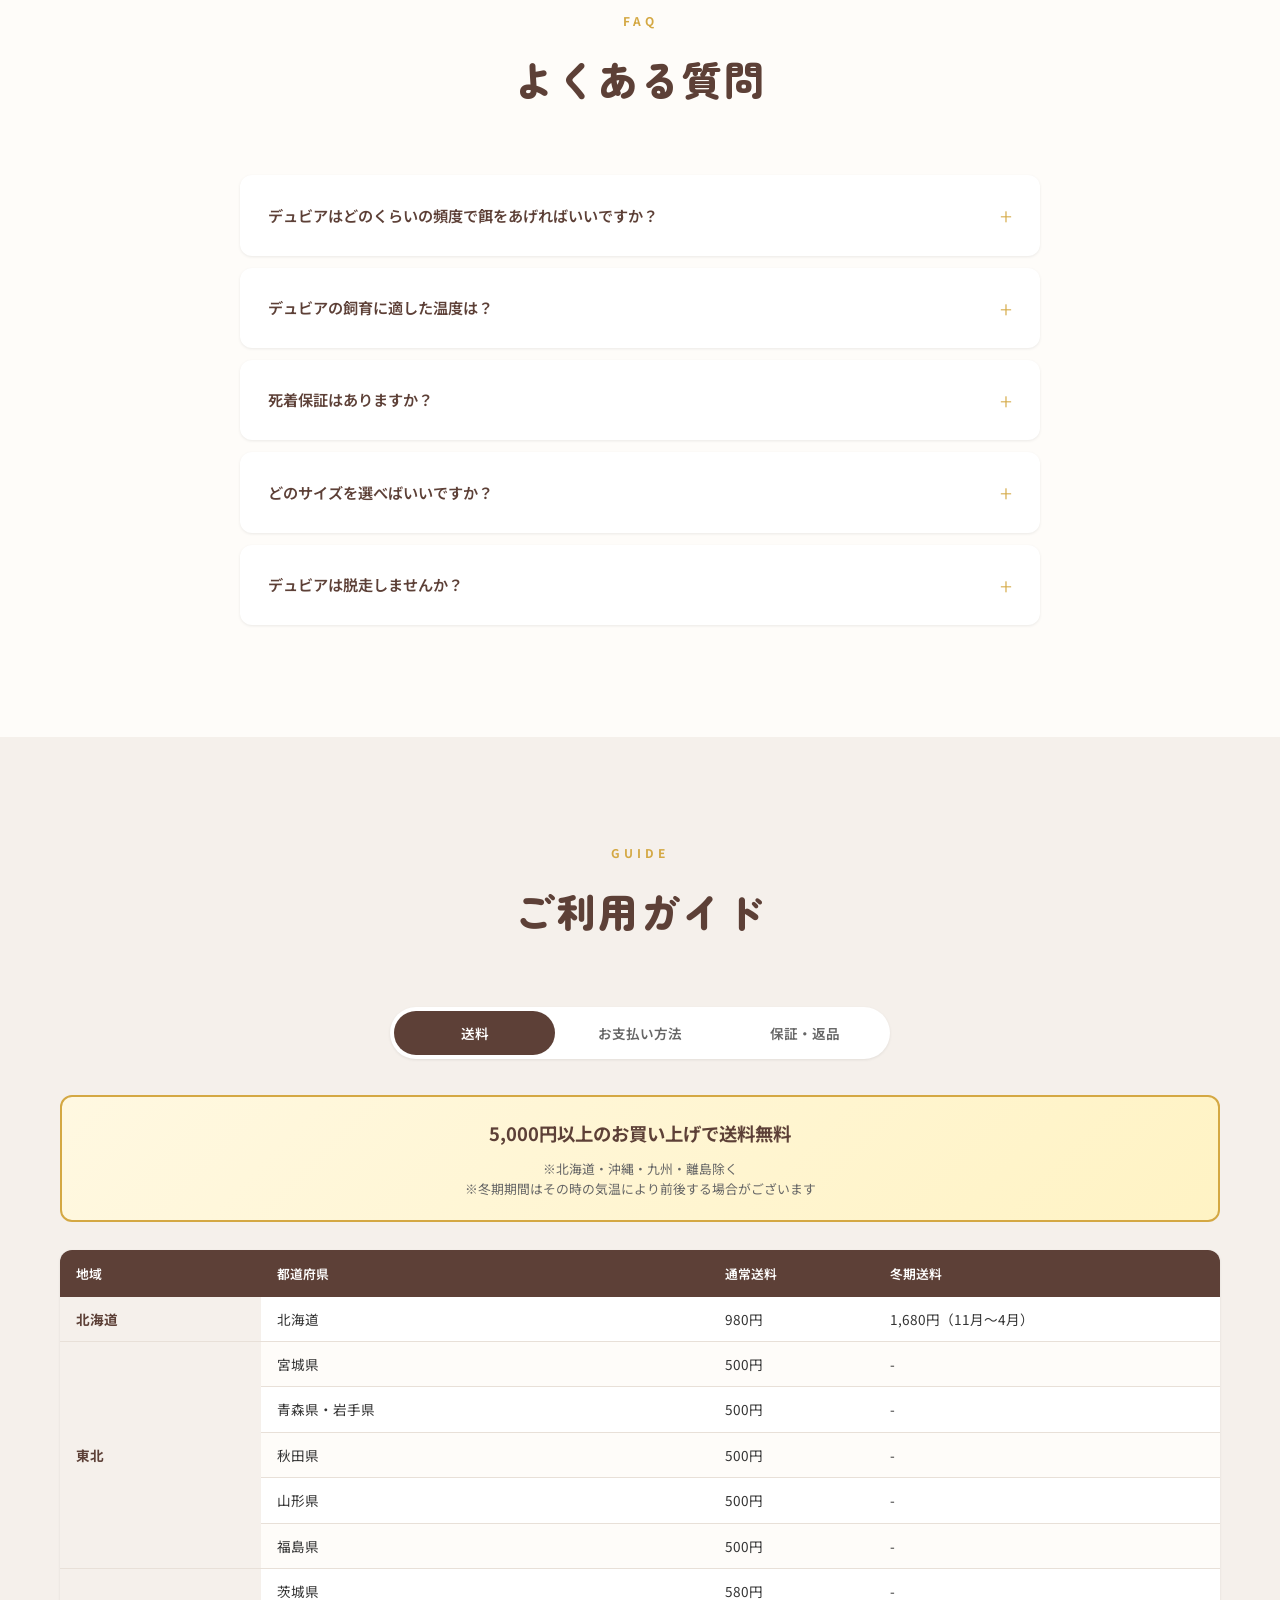
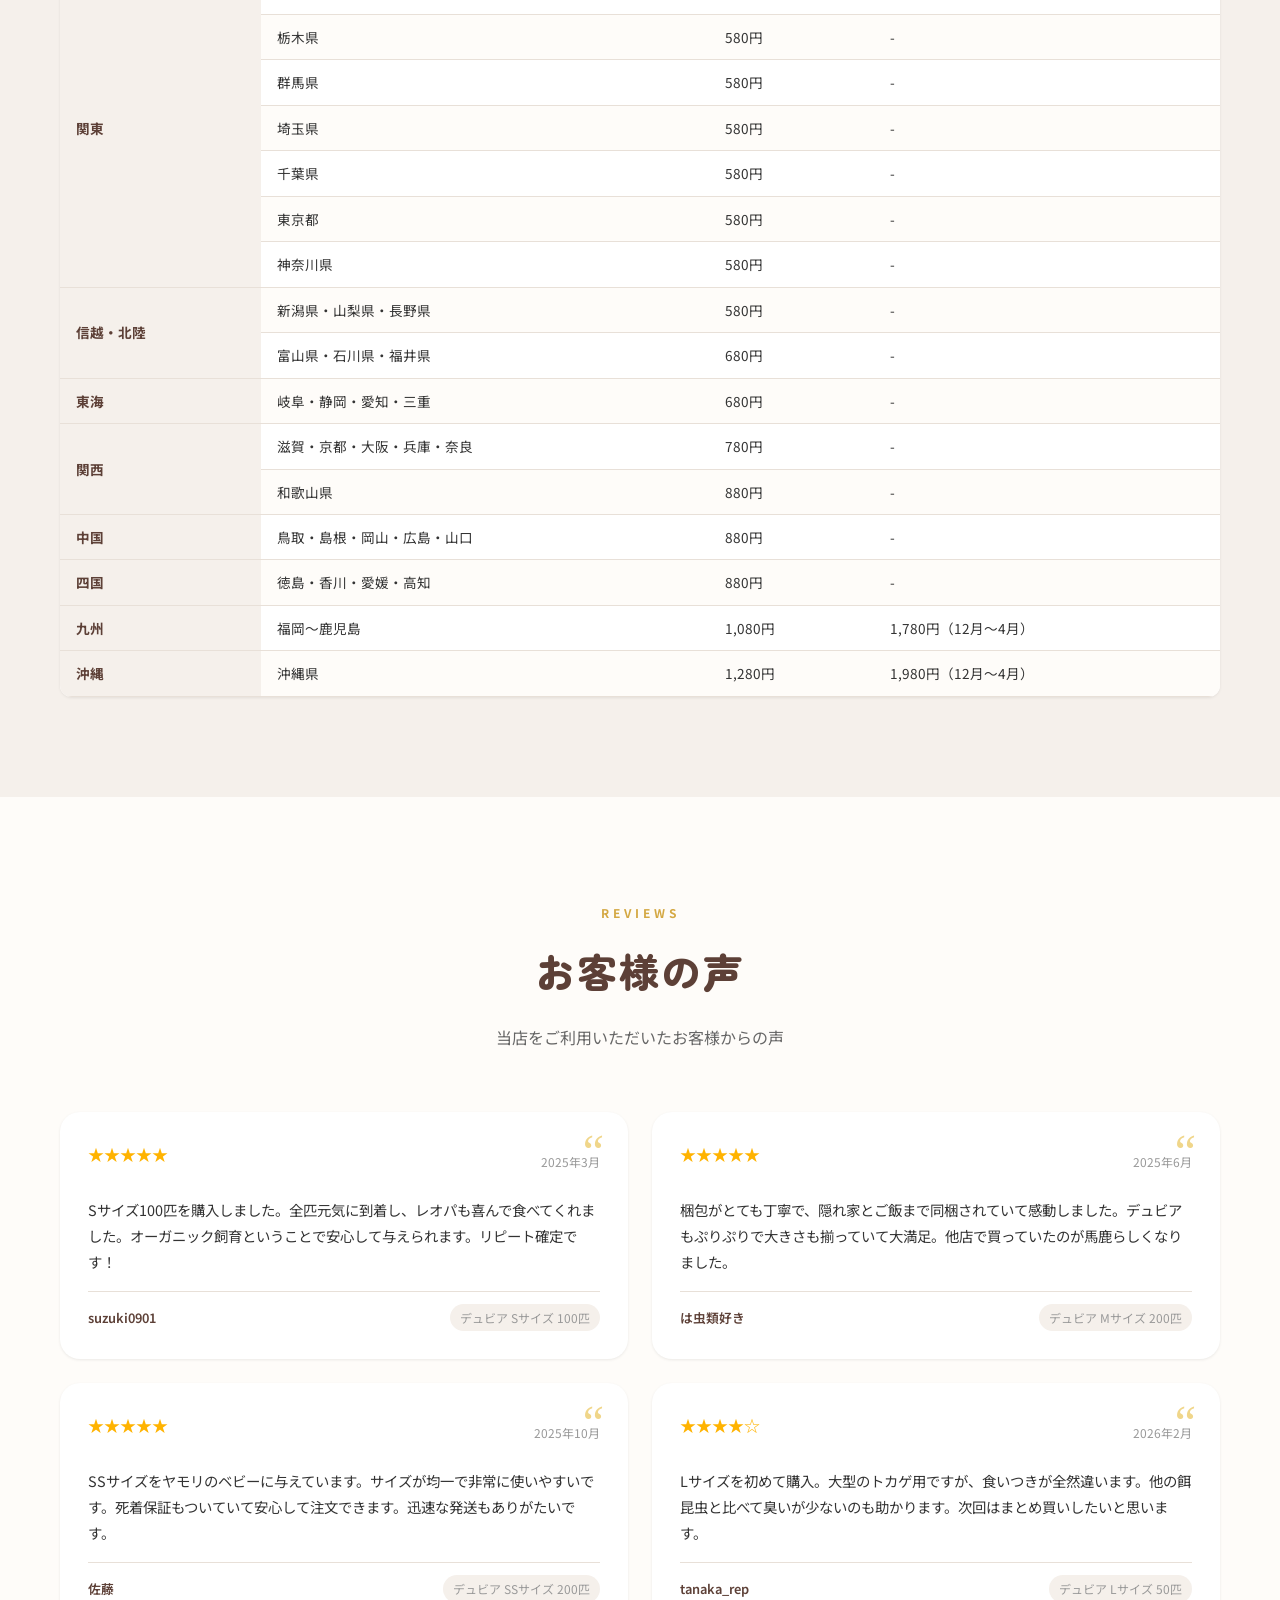
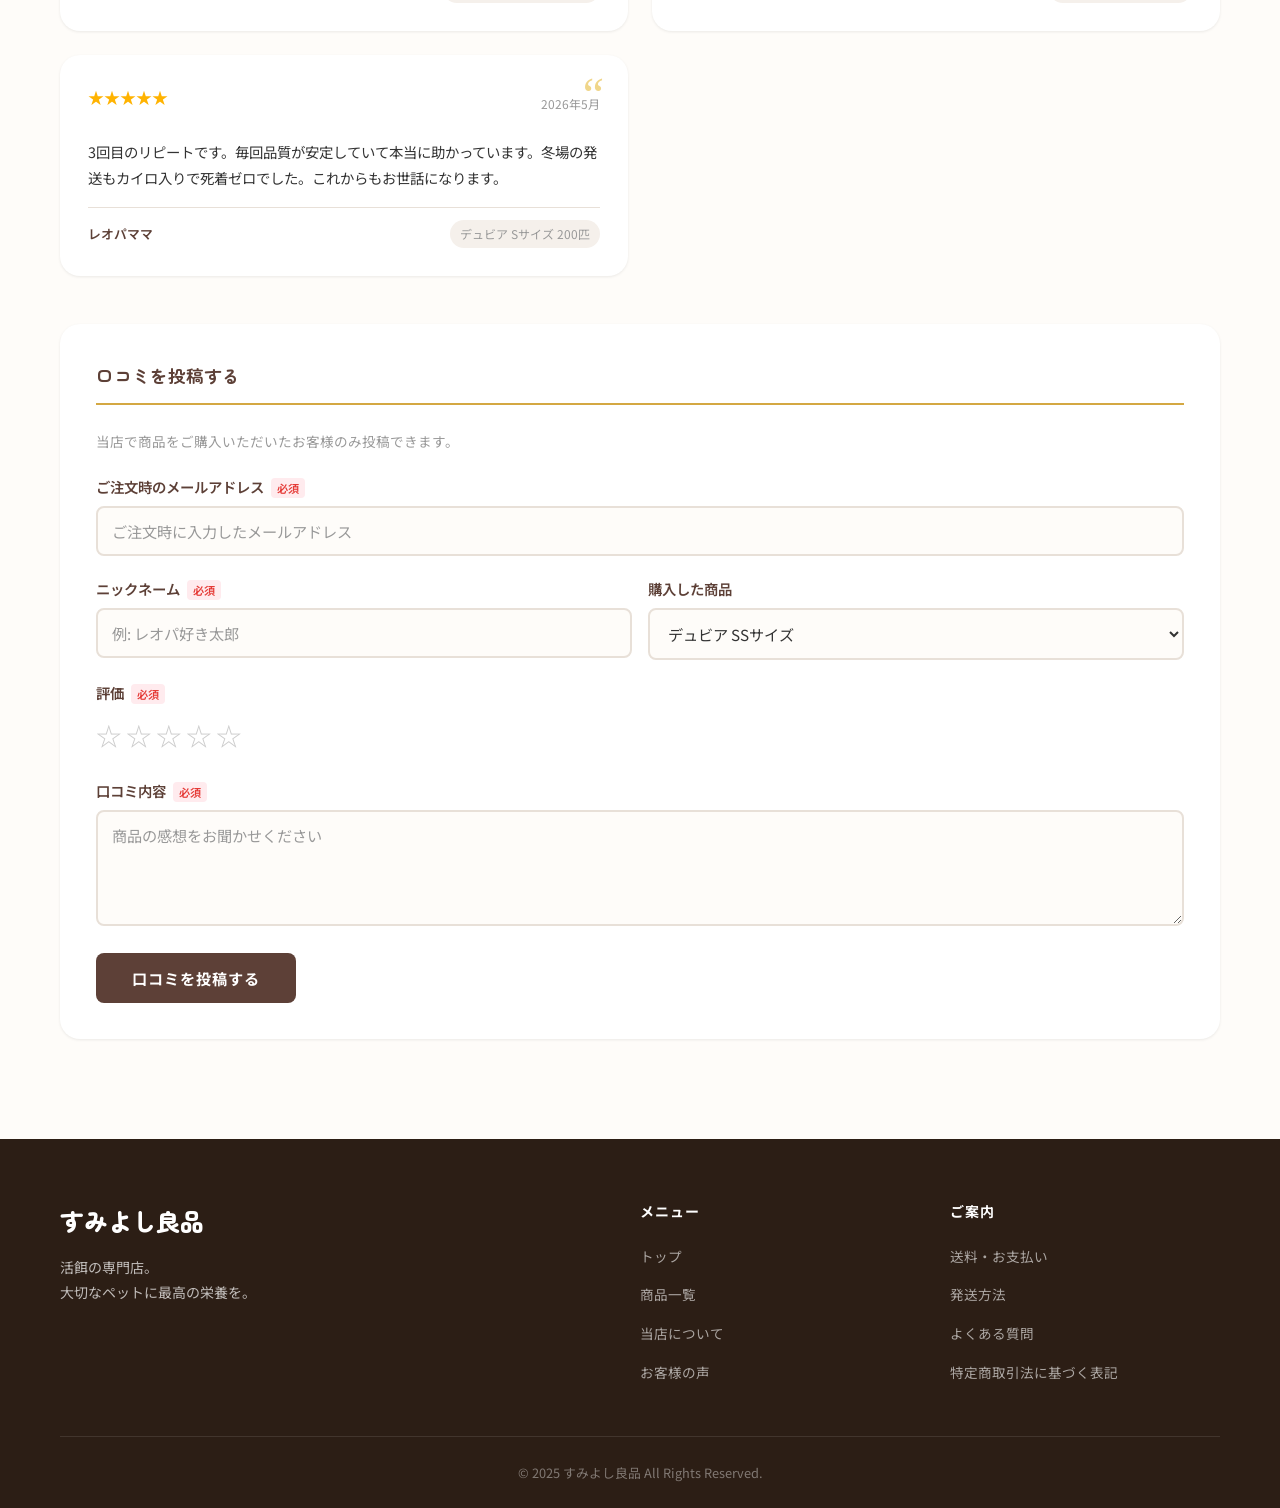
==== commit ba596401: "北海道の行スタイル修正" ====
--- a/index.html
+++ b/index.html
@@ -533,7 +533,7 @@
               <tr><th>地域</th><th>都道府県</th><th>通常送料</th><th>冬期送料</th></tr>
             </thead>
             <tbody>
-              <tr><td rowspan="1">北海道</td><td>北海道</td><td>980円</td><td>1,680円（11月〜4月）</td></tr>
+              <tr class="area-header"><td rowspan="1">北海道</td><td>北海道</td><td>980円</td><td>1,680円（11月〜4月）</td></tr>
               <tr class="area-header"><td rowspan="5">東北</td><td>宮城県</td><td>500円</td><td>-</td></tr>
               <tr><td>青森県・岩手県</td><td>500円</td><td>-</td></tr>
               <tr><td>秋田県</td><td>500円</td><td>-</td></tr>
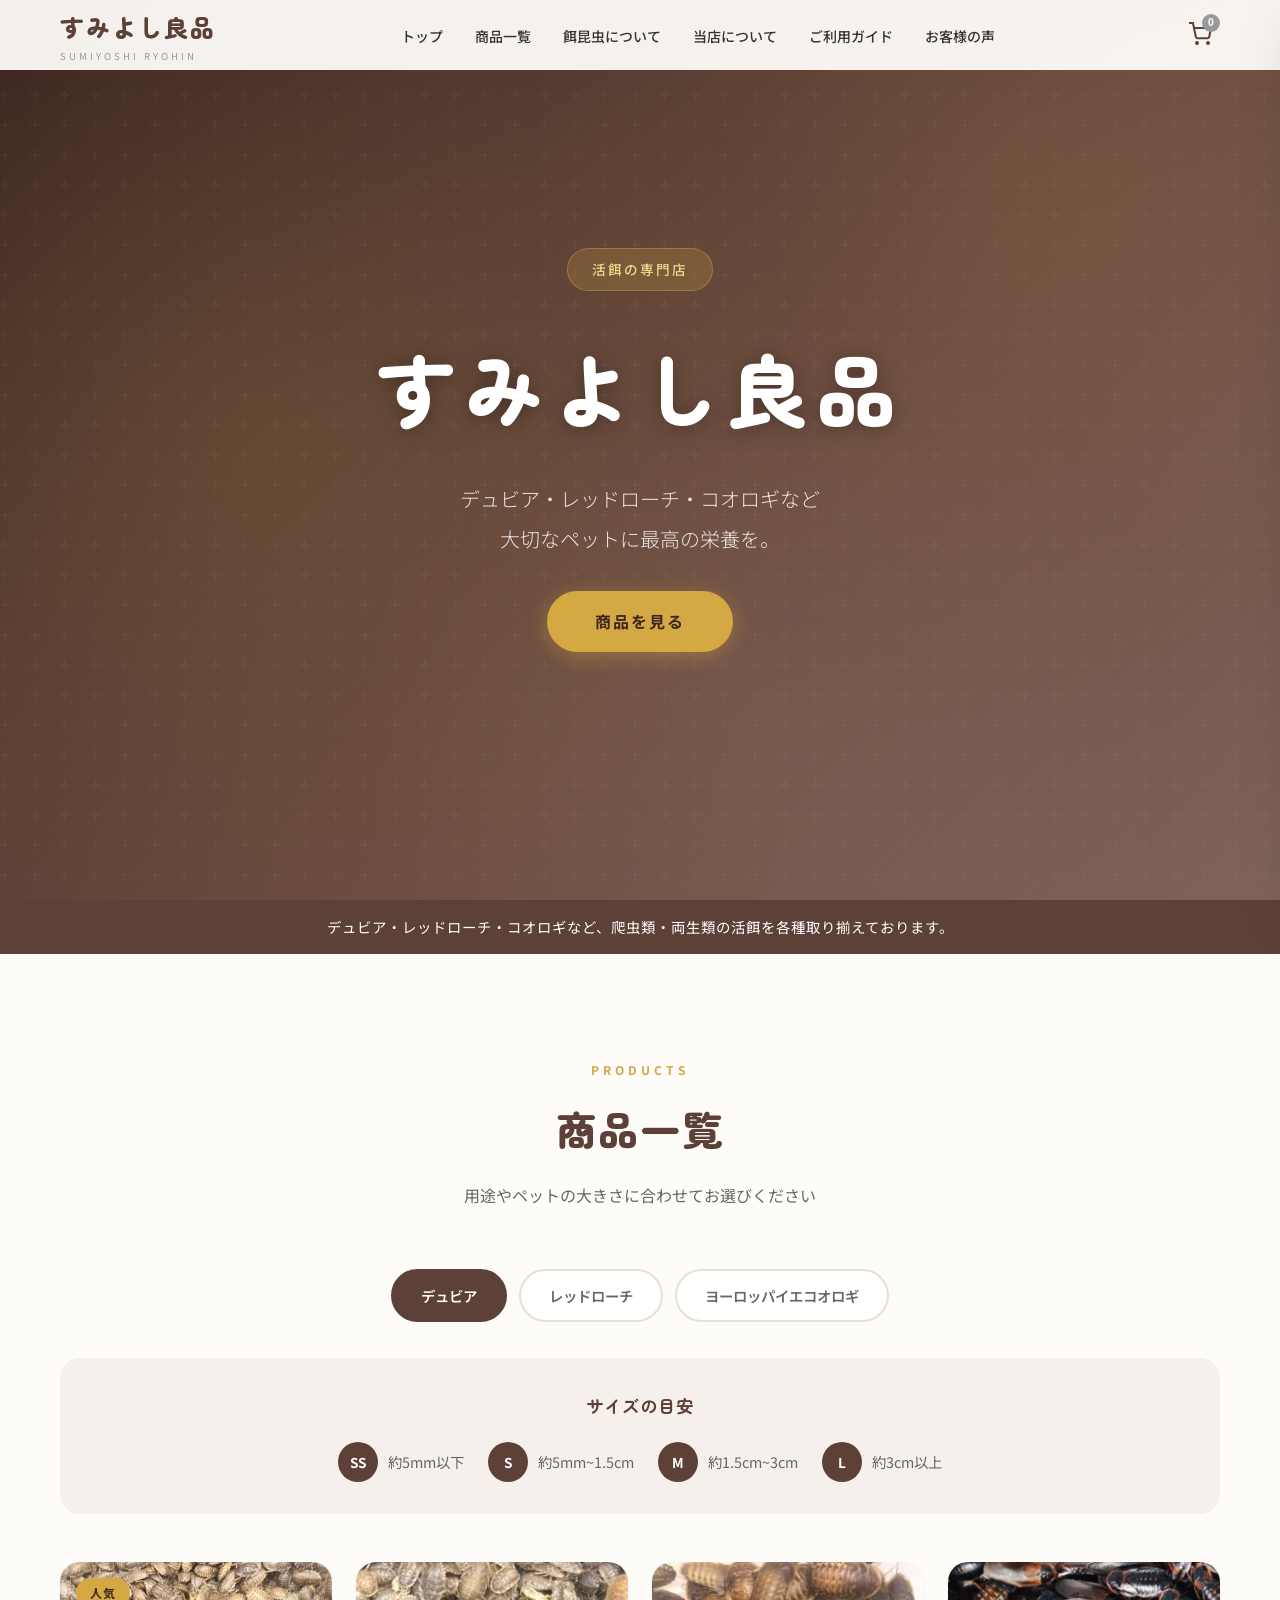
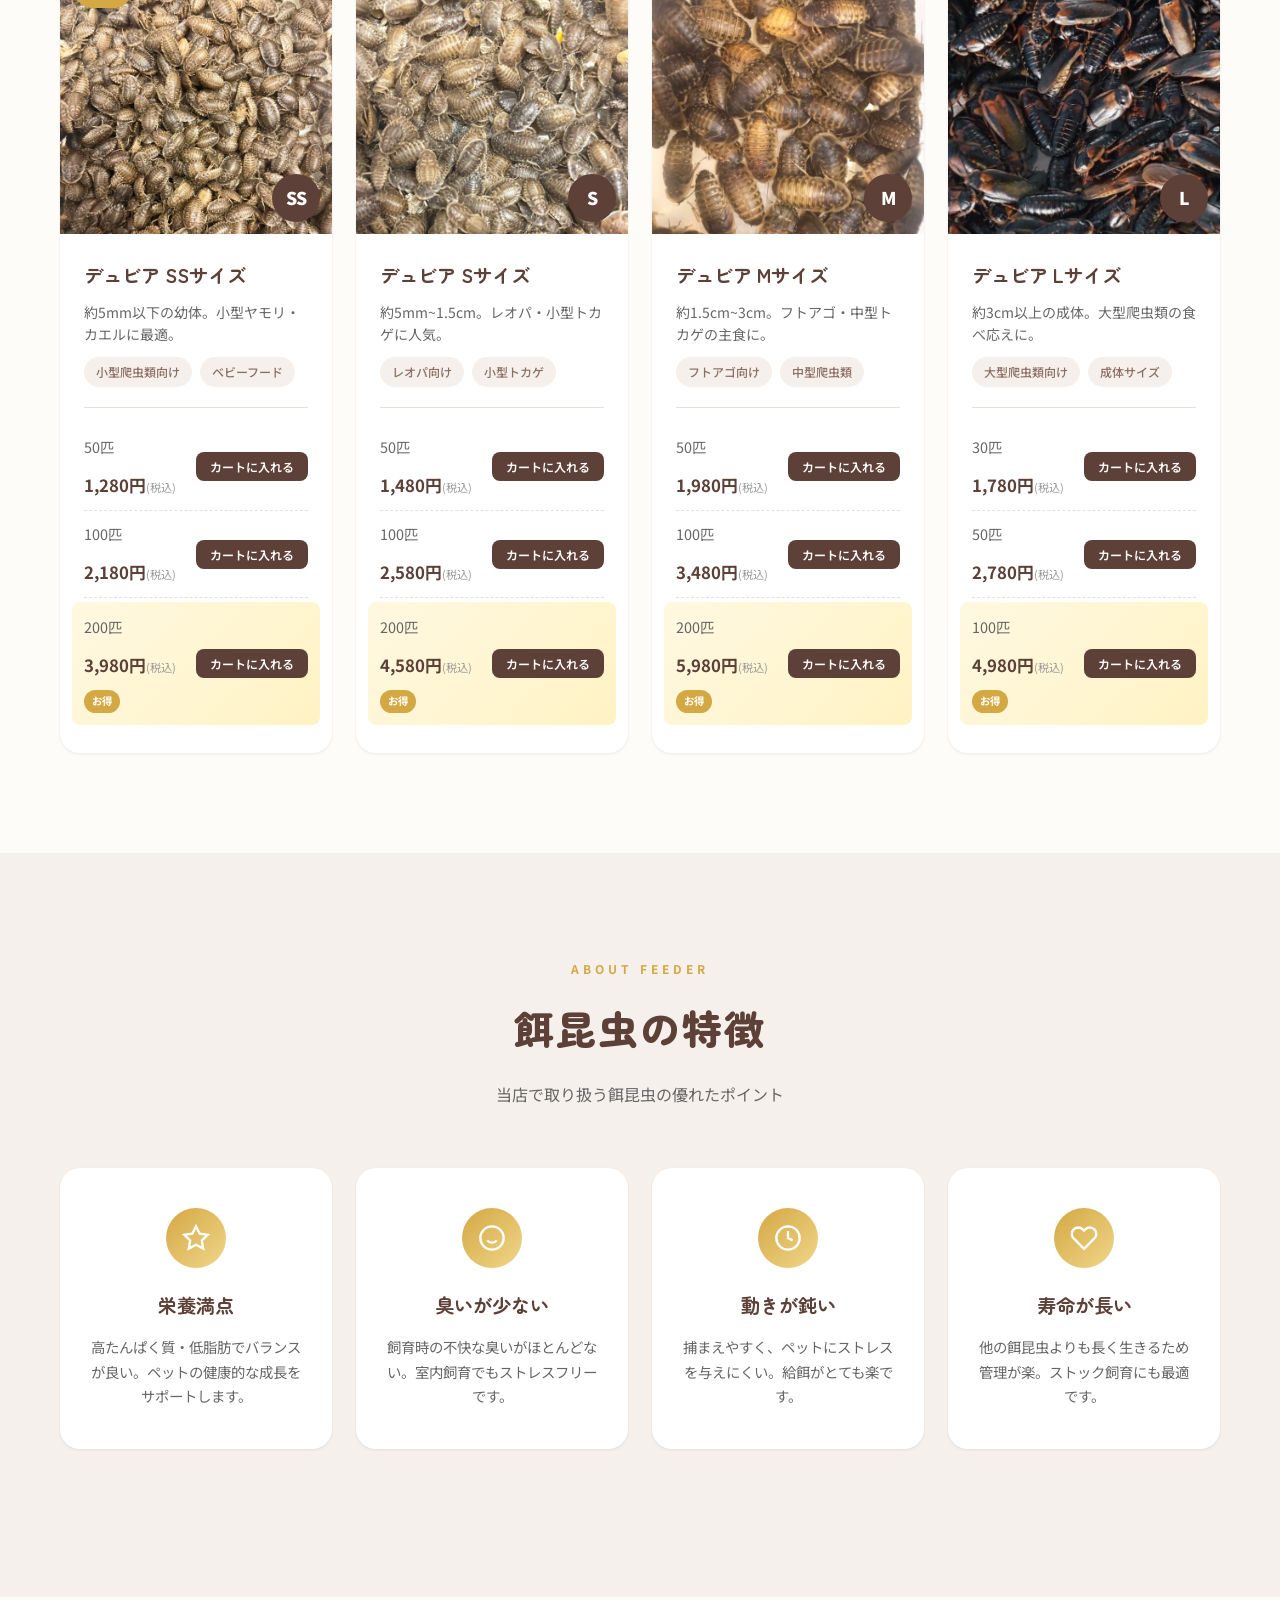
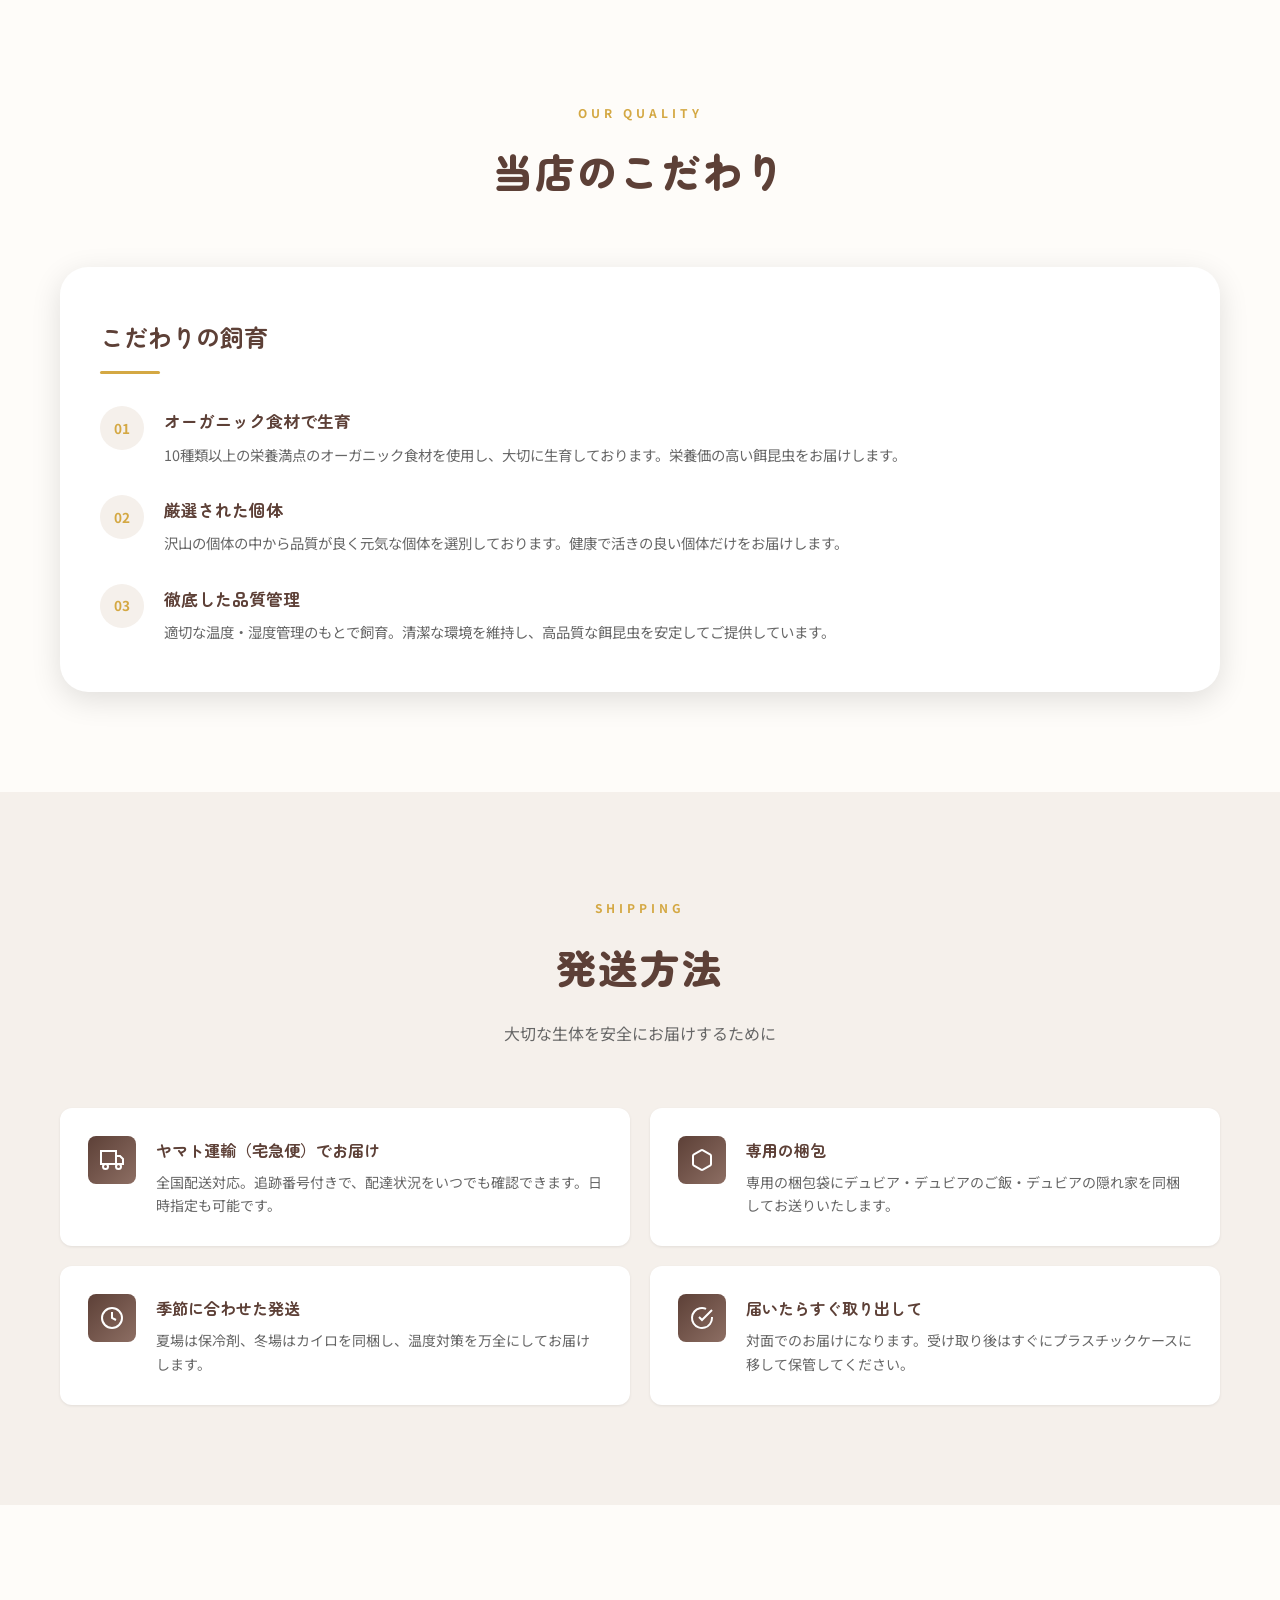
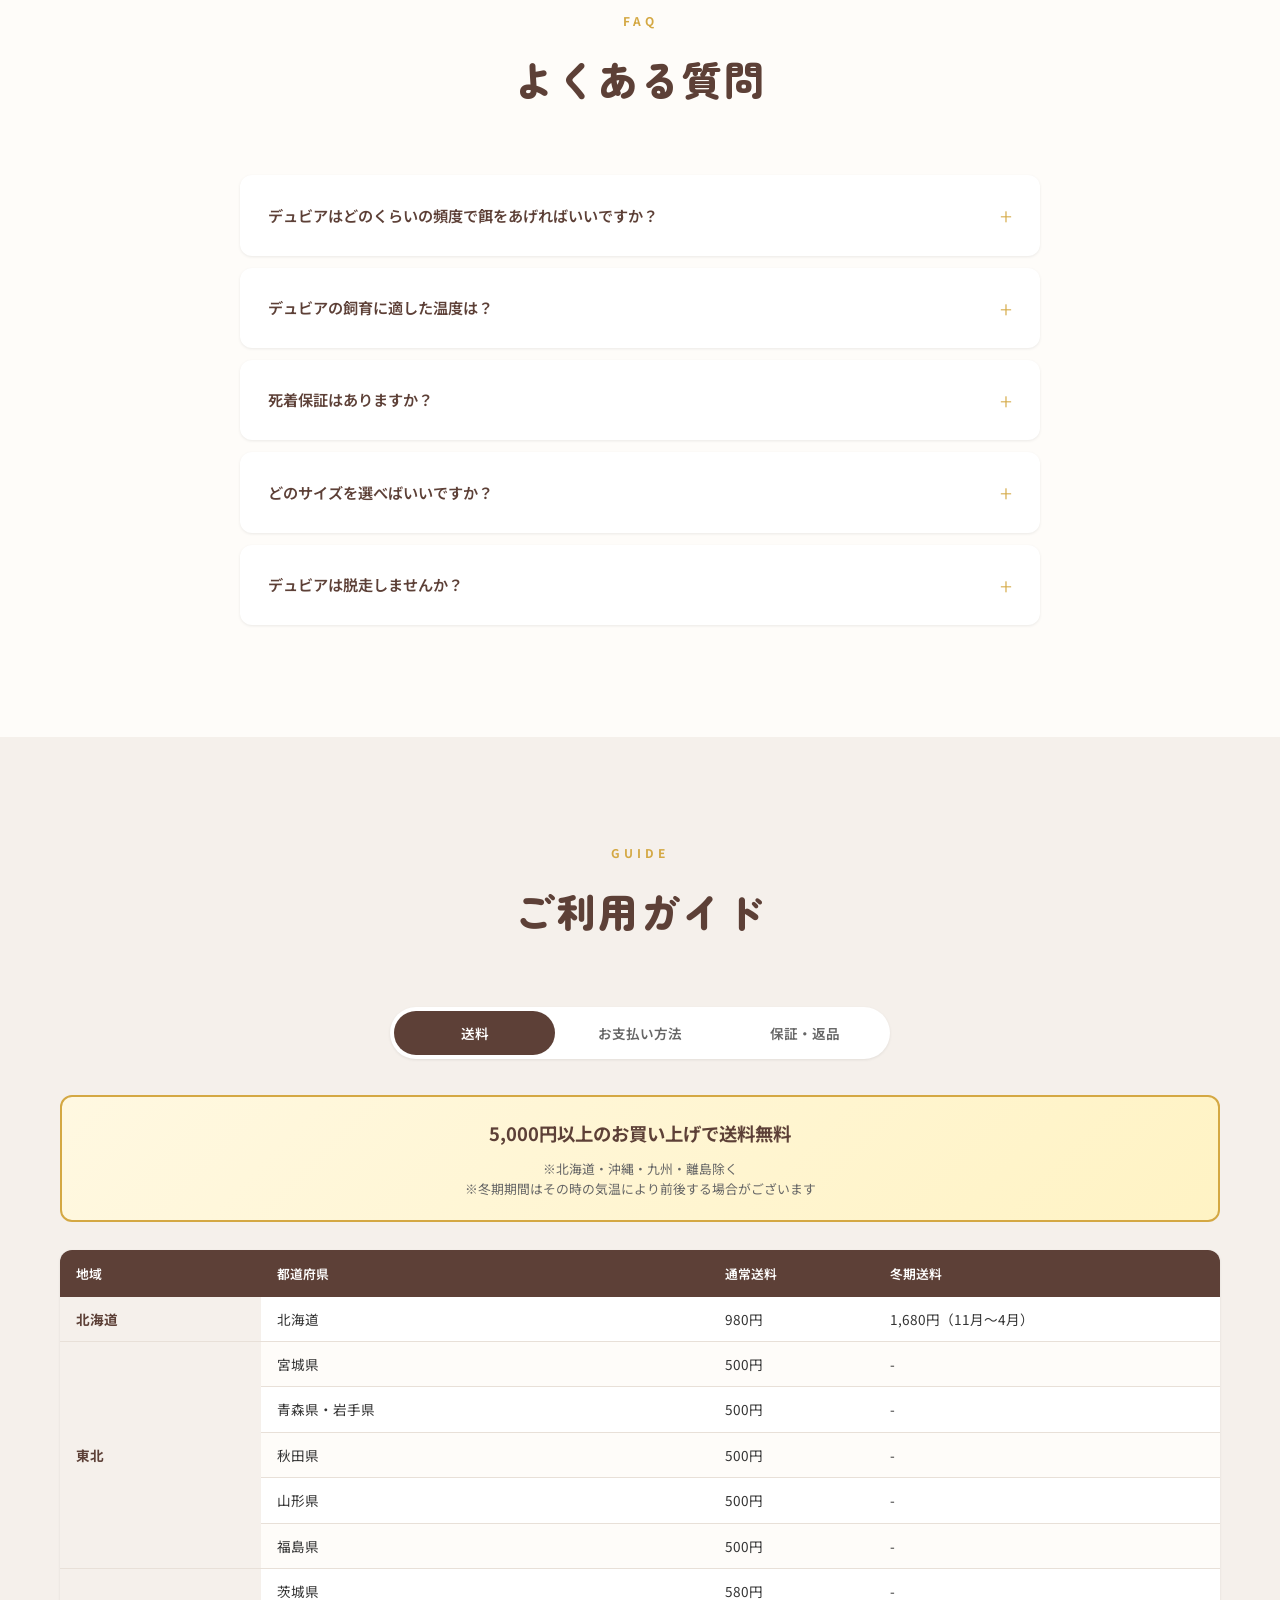
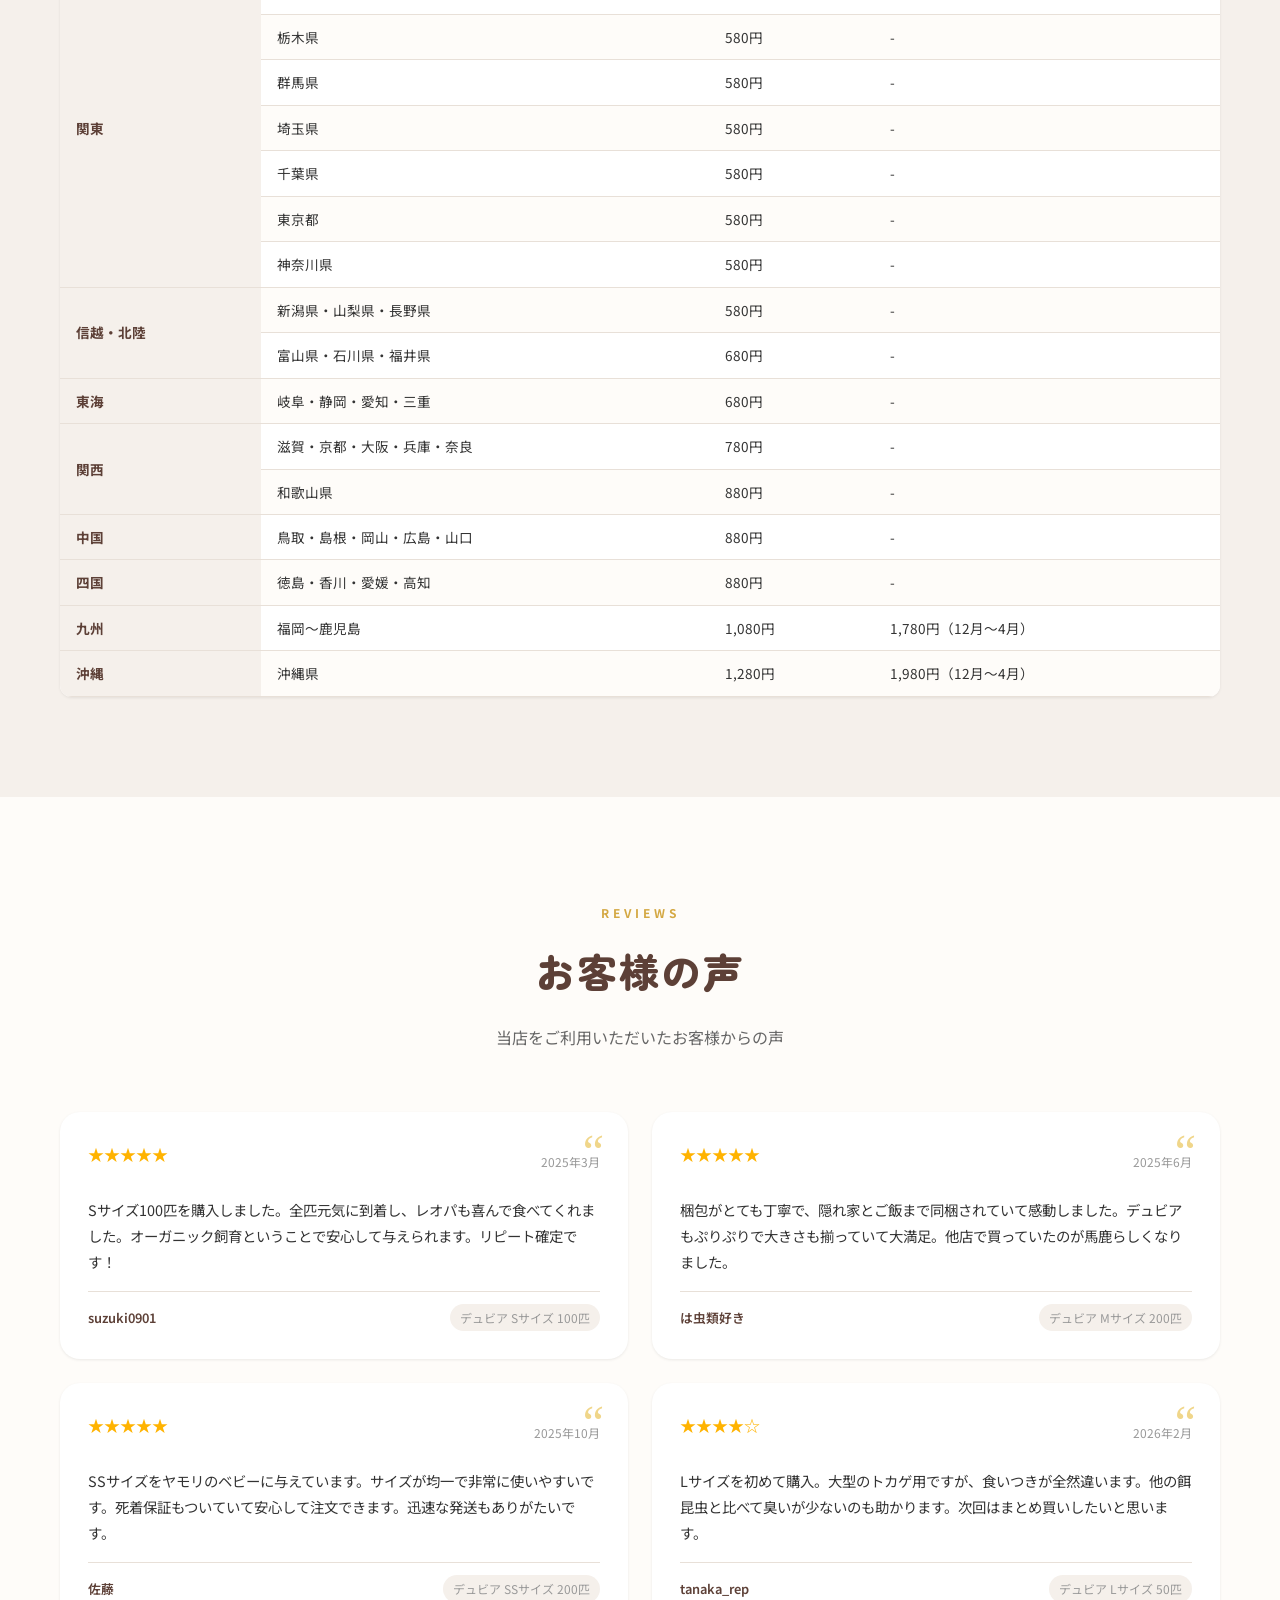
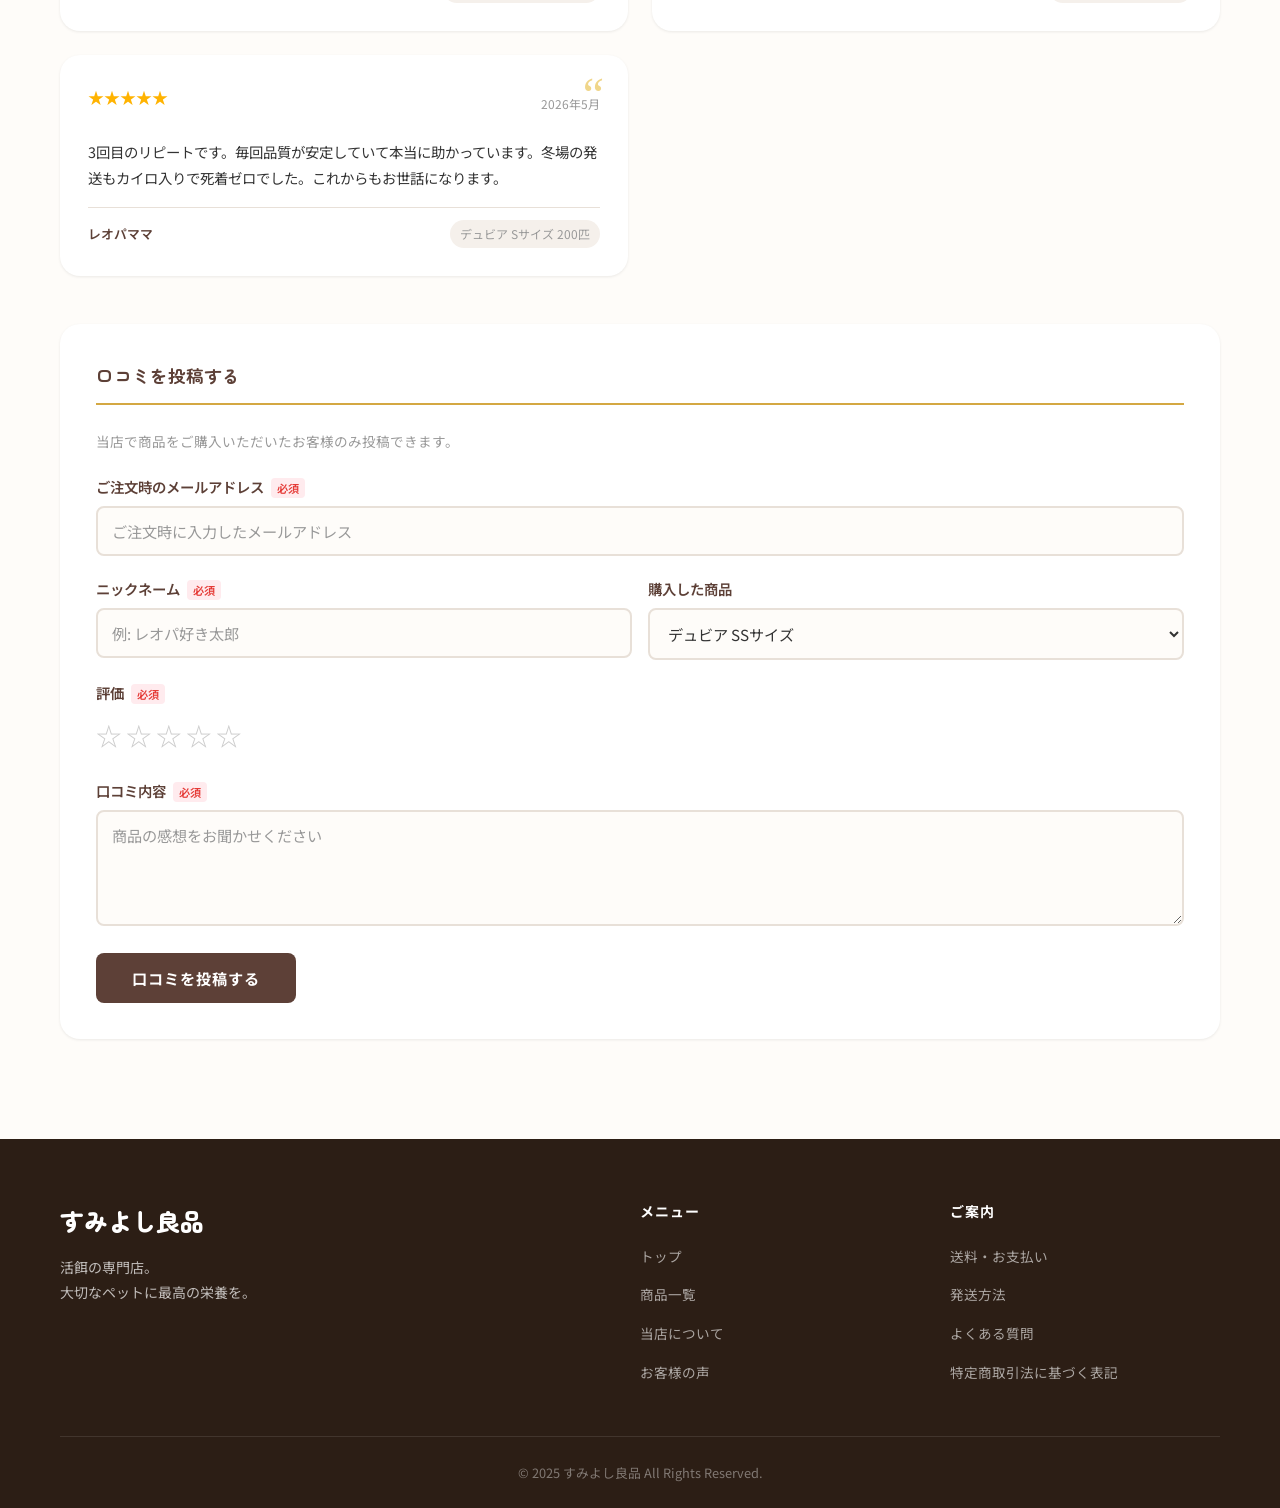
==== commit 0dfc3896: "お知らせバー文言修正・死着保証を半数以上で返金に変更・夏季対象外追加" ====
--- a/index.html
+++ b/index.html
@@ -71,7 +71,7 @@
   <!-- お知らせバー -->
   <div class="notice-bar">
     <div class="container">
-      <p>オーガニック食材で大切に生育した元気な個体を厳選。デュビア・レッドローチ・コオロギなど各種取り揃えております。</p>
+      <p>デュビア・レッドローチ・コオロギなど、爬虫類・両生類の活餌を各種取り揃えております。</p>
     </div>
   </div>
 
@@ -603,7 +603,8 @@
             <h4>死着保証</h4>
             <p>配送時にご購入の匹数の<strong>10%分多く</strong>死着保障分として発送しております。</p>
             <p class="guarantee-example">例：100匹ご購入の場合は死着保障分10匹追加の110匹を発送</p>
-            <p>ご購入額の10%を超える死着だった場合は保証させて頂きますので、お手数ですがお問い合わせ下さい。現在のところ死着のご報告は頂いておりませんのでご安心下さいませ。</p>
+            <p>到着時に<strong>半数以上が死着</strong>だった場合は返金対応いたします。お手数ですが到着日中に写真を添えてお問い合わせください。</p>
+            <p class="guarantee-note">※7月・8月・9月は気温の影響により死着保証の返金対象外とさせていただきます。</p>
           </div>
           <div class="guarantee-item">
             <h4>返品について</h4>
--- a/style.css
+++ b/style.css
@@ -1868,6 +1868,12 @@
   margin-bottom: 0;
 }
 
+.guarantee-note {
+  font-size: 0.8rem;
+  color: var(--color-text-muted);
+  margin-top: 8px;
+}
+
 .guarantee-example {
   background: var(--color-bg-warm);
   border-left: 3px solid var(--color-accent);
